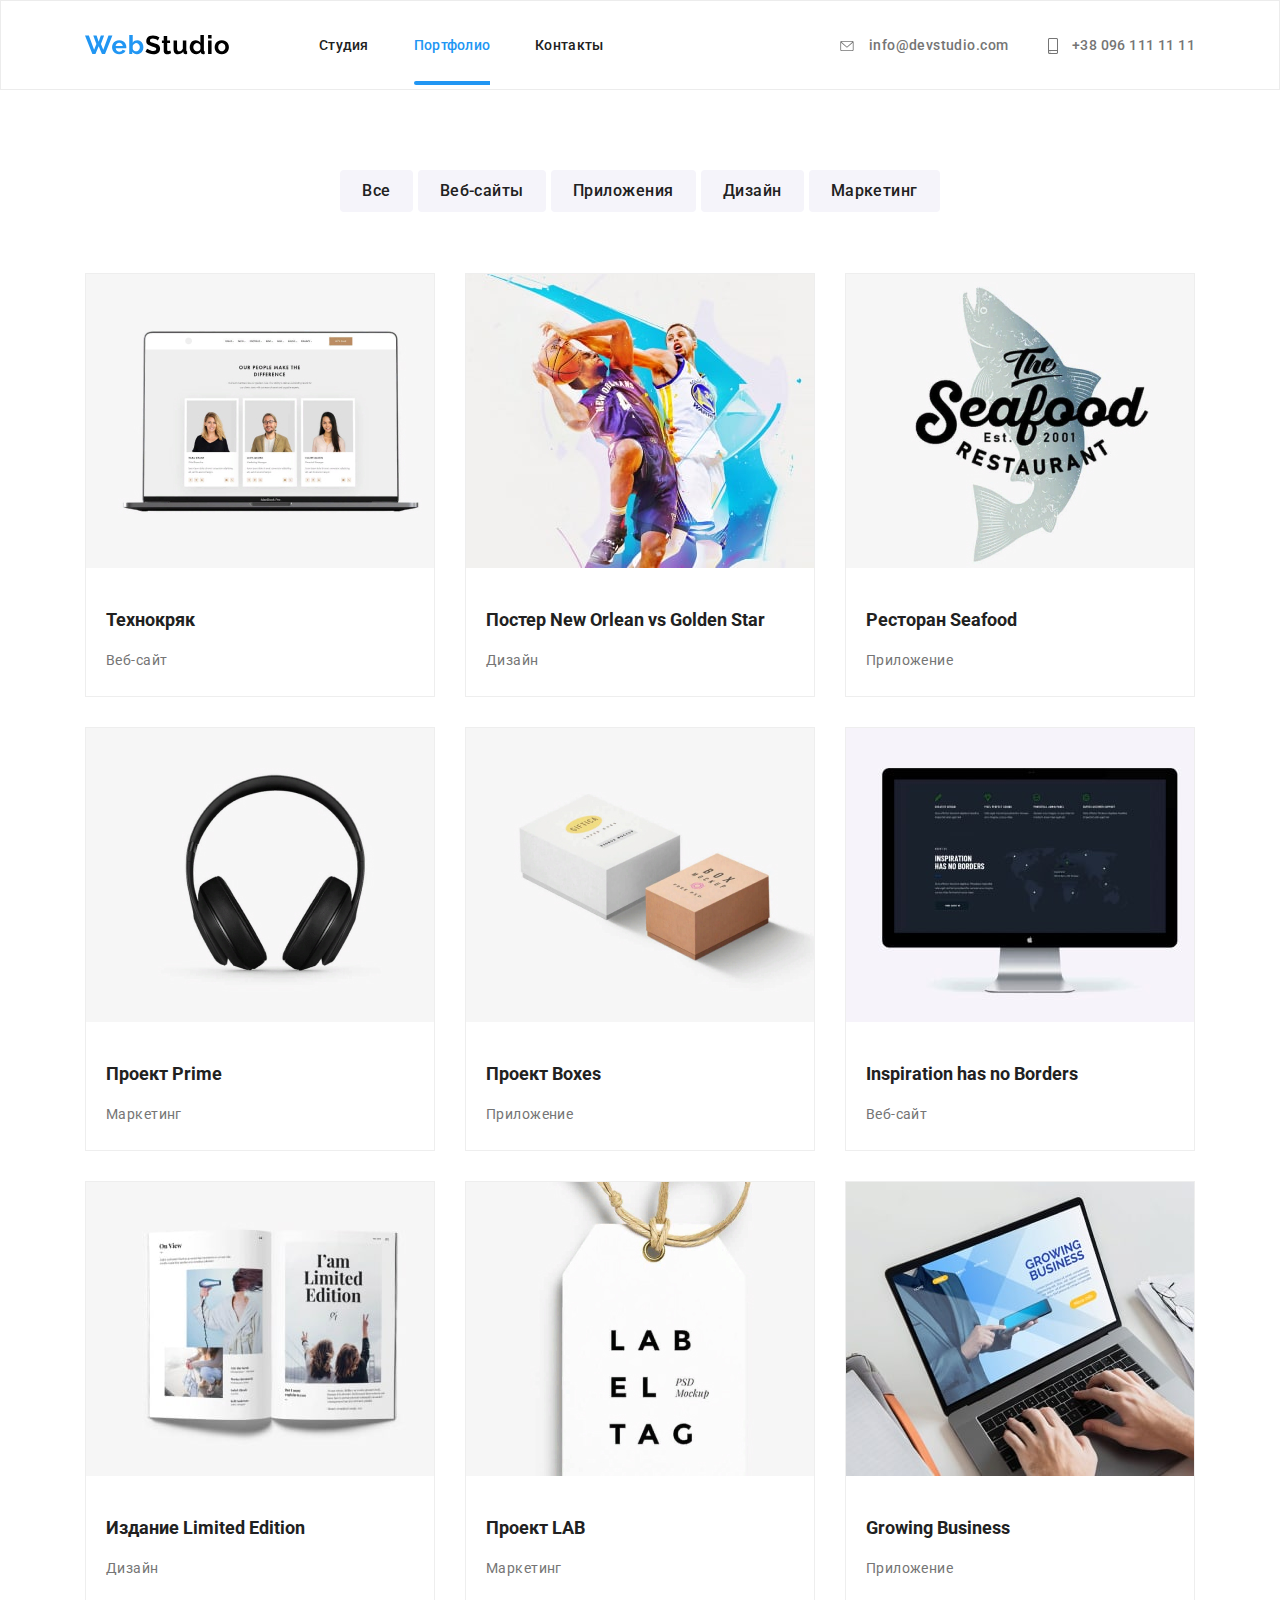
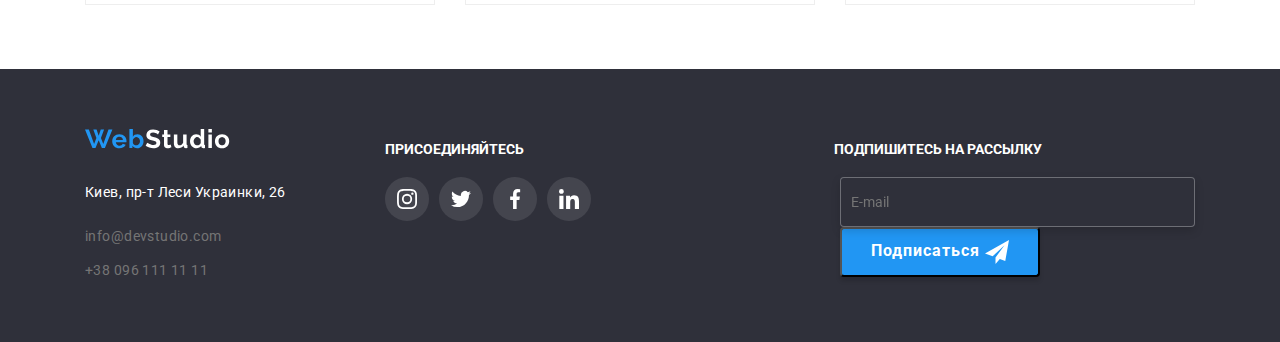
==== portfolio.html @ bcf9eccd "scss" ====
<!DOCTYPE html>
<html lang="ru">
    <head>
        <meta charset="UTF-8">
        <meta name="viewport" content="width=device-width, initial-scale=1.0">
        <!--Подключение стилей-->
            <link rel="stylesheet" href="./modern-normalize.css">
             <!-- <link rel="stylesheet" href="./style.css"> -->
            <link rel="stylesheet" href="./css/main.min.css">

            <link rel="preconnect" href="https://fonts.gstatic.com">
            <link href="https://fonts.googleapis.com/css2?family=Roboto:wght@400;500;700;900&display=swap" rel="stylesheet">
           

            <title>Portfolio</title>
        </head>
    
<body>

    <header class="header">
        <div class="container ">
            <nav class="list">
                <a class="header-logo" href="./index.html"><img src="./images/WebStudio.svg" alt="логотип"></a>
               
                <ul class="header-list">
                    <li class="item"><a href="./index.html">Студия</a></li>
                    <li class="item"><a class="current portfolio" href="./portfolio.html">Портфолио</a></li>
                    <li class="item"><a href="#">Контакты</a></li>
                </ul>

                <ul class="header-adres">
                    <!-- <li class="sosial-media-item">
                         <a href=""><svg class="media-icon"> <use href="./svg/symbol-defs.svg#instagram"></use></svg> </a> 
                    </li> -->
                    <li class="item">
                        <a class="email-phone" href="mailoto:info@devstudio.com">
                            <svg class="envelope"> 
                                <use href="./svg/symbol-defs.svg#icon-envelope "></use>
                            </svg>
                            info@devstudio.com</a>
                    </li>
                    <li class="item">
                        <a class="email-phone" href="tel:+380961111111">
                            <svg class="phone-icon">
                                <use href="./svg/symbol-defs.svg#icon-smartphone"></use>
                            </svg>        
                        +38 096 111 11 11</a>
                    </li>
                </ul>
            </nav>
        </div>
        
    </header>



    <main>
        <section class="section-projects">
            
        <div class="container">

        <!--Фильтры-->
        <nav class="filter">

            <ul class="filter-list">
                <li class="item"><button class="button">Все</button></li>
                <li class="item"><button class="button">Веб-сайты</button></li>
                <li class="item"><button class="button">Приложения</button></li>
                <li class="item"><button class="button">Дизайн</button></li>
                <li class="item"><button class="button">Маркетинг</button></li>
            </ul>
        </nav>

        <!--<h2>Портфолио</h2>-->
        <ul class="projects-set">

            <li class="project-item">
            <a href=""> 
                <div class="project-item-photo">
                <img src="./images/Технокряк.jpg" alt="Технокряк" width="370"> 
                   <div class="overlay">
                        <div class="project-item-description">Технокряк это современная площадка распространения коронавируса. Компании используют эту платформу для цифрового шпионажа и атак на защищённые сервера конкурентов.</div>
                   </div>
                </div>
                
                <div class="description"> 
                    <h3 class="project-name">Технокряк</h3>
                    <p class="project-tipe">Веб-сайт</p> 
                </div>
            </a>
            </li>
            
            <li class="project-item">
               <a href="">
                <div class="project-item-photo">
                    <img src="./images/Постер_New_Orlean_vs_Golden_Star.jpg" alt="Постер_New_Orlean_vs_Golden_Star" width="370">
                    <div class="overlay">
                        <div class="project-item-description">Технокряк это современная площадка распространения коронавируса. Компании используют эту платформу для цифрового шпионажа и атак на защищённые сервера конкурентов.</div>
                   </div>
                </div>
                    <div class="description">
                        <h3 class="project-name">Постер New Orlean vs Golden Star</h3>
                        <p class="project-tipe">Дизайн</p>
                    </div>
               </a>
            </li>
            
            <li class="project-item">
               <a href="">
                <div class="project-item-photo">
                    <img src="./images/Ресторан_Seafood.jpg" alt="Ресторан_Seafood" width="370">
                    <div class="overlay">
                        <div class="project-item-description">Технокряк это современная площадка распространения коронавируса. Компании используют эту платформу для цифрового шпионажа и атак на защищённые сервера конкурентов.</div>
                   </div>
                </div>
                    <div class="description">
                        <h3 class="project-name">Ресторан Seafood</h3>
                         <p class="project-tipe">Приложение</p>
                    </div>
               </a>
            </li>

            <li class="project-item">
                <a href="">
                    <div class="project-item-photo">
                        <img src="./images/Проект_Prime.jpg" alt="Проект_Prime" width="370">
                        <div class="overlay">
                            <div class="project-item-description">Технокряк это современная площадка распространения коронавируса. Компании используют эту платформу для цифрового шпионажа и атак на защищённые сервера конкурентов.</div>
                       </div>
                    </div>
                        <div class="description">
                            <h3 class="project-name">Проект Prime</h3>
                            <p class="project-tipe"> Маркетинг</p>
                        </div>
                </a>
            </li>
            
            <li class="project-item">
                <a href="">
                    <div class="project-item-photo">
                        <img src="./images/Проект_Boxes.jpg" alt="Проект_Boxes" width="370">
                        <div class="overlay">
                            <div class="project-item-description">Технокряк это современная площадка распространения коронавируса. Компании используют эту платформу для цифрового шпионажа и атак на защищённые сервера конкурентов.</div>
                       </div>
                    </div>
                        <div class="description">
                            <h3 class="project-name">Проект Boxes</h3>
                        <p class="project-tipe">Приложение</p>
                        </div>
                </a>
            </li>

            <li class="project-item">
                <a href="">
                    <div class="project-item-photo">
                        <img src="./images/Inspiration_has_no_Borders.jpg" alt="Inspiration_has_no_Borders" width="370">
                        <div class="overlay">
                            <div class="project-item-description">Технокряк это современная площадка распространения коронавируса. Компании используют эту платформу для цифрового шпионажа и атак на защищённые сервера конкурентов.</div>
                       </div>
                    </div>
                        <div class="description">
                            <h3 class="project-name">Inspiration has no Borders</h3>
                            <p class="project-tipe">Веб-сайт</p> 
                        </div>  
                </a>              
            </li>

            <li class="project-item">
                <a href="">
                    <div class="project-item-photo">
                        <img src="./images/Издание_Limited_Edition.jpg" alt="Издание_Limited_Edition" width="370">
                        <div class="overlay">
                            <div class="project-item-description">Технокряк это современная площадка распространения коронавируса. Компании используют эту платформу для цифрового шпионажа и атак на защищённые сервера конкурентов.</div>
                       </div>
                    </div>
                        <div class="description">
                            <h3 class="project-name">Издание Limited Edition</h3> 
                             <p class="project-tipe">Дизайн</p>
                        </div>
                </a>
            </li>

            <li class="project-item">
               <a href="">
                <div class="project-item-photo">
                    <img src="./images/Проект_LAB.jpg" alt="Проект_LAB" width="370">
                    <div class="overlay">
                        <div class="project-item-description">Технокряк это современная площадка распространения коронавируса. Компании используют эту платформу для цифрового шпионажа и атак на защищённые сервера конкурентов.</div>
                   </div>
                </div>
                    <div class="description">
                        <h3 class="project-name">Проект LAB</h3>
                     <p class="project-tipe">Маркетинг</p>
                    </div>  
               </a>              
            </li>

            <li class="project-item">
                <a href="">
                    <div class="project-item-photo">
                        <img src="./images/Growing_Business.jpg" alt="Growing_Business" width="370">
                        <div class="overlay">
                            <div class="project-item-description">Технокряк это современная площадка распространения коронавируса. Компании используют эту платформу для цифрового шпионажа и атак на защищённые сервера конкурентов.</div>
                       </div>
                    </div>
                        <div class="description">
                            <h3 class="project-name">Growing Business</h3>
                            <p class="project-tipe">Приложение</p>
                        </div>  
                </a>              
            </li>
            
        </ul>
        </div>       

        </section>

    </main>

    <footer>
        <div class="container">

        <div class="container-footer">

        <div>

         <a class="footer-logo" href="./index.html"><img src="./images/WebStudio_footer.svg" alt="логотип"></a>

         <address >
             <p class="city-adress">Киев, пр-т Леси Украинки, 26</p> 
             <p><a class="email-phone" href="mailoto:info@devstudio.com">info@devstudio.com</a></p>
             <p><a class="email-phone" href="tel:+380961111111">+38 096 111 11 11</a></p>
         </address>

        </div>       
 
        <div class="join">
            <span>Присоединяйтесь</span>
            <ul class="list join-us">
                <li class="join-us-item"> <a class="media instagram" href=""></a></li>
                <li class="join-us-item"> <a class="media twiter" href=""></a></li>
                <li class="join-us-item"> <a class="media facebook" href=""></a></li>
                <li class="join-us-item"> <a class="media linkedin" href=""></a></li>
            </ul>
        </div>

        <div class="subscribe">
            <span>Подпишитесь на рассылку</span>
                <div class="footer-subscribe">
                
                    <form action="">
                    <label class="" for="email"></label> 
                    <input class="" type="email" name="email" id="email" placeholder="E-mail">
                
                    <button class="subscribe-button" tipe="submitt">Подписаться
                        <svg class="subscribe-button-svg" width="24" height="24"> <use href="./svg/symbol-defs.svg#icon-icon-send"></use> </svg>
                    </button>
                </form>          
                </div>
      
        </div>
 
        </div>

        </div>
 
         
                
     </footer>

</body>
---- style.css ----
/* ЛОКАЛЬНОЕ ПОДКЛЮЧЕНИЕ ШРИФТОВ */
/* @import '../fonts/Dancing_Script/DancingScript-VariableFont_wght.ttf' */


/* СЕЛЕКТОР ИДЕНТИФИКАТОРА */
/* #header {
  background: wheat;
  color: black;
} */
/* СЕЛЕКТОР ПОТОМКА */
/* .main-nav img {
  border: 10px solid green;
  width: 200px;
} */

/* СЕЛЕКТОР РЕБЕНКА */
/* .main-nav > a {
  border: 2px solid rgb(1, 8, 1);
} */

/* СЕЛЕКТОР АТРИБУТА */

/* a[href="./index.html"]{
  color: rgb(59, 177, 59);
} */

/*ПАЛИТРА 

header 
text color: #212121;
text наведение курсора color: #2196F3;
text имейл-телефон color: #757575;

h1 text color: #FFFFFF;
h2 text color: #212121;
h3 text color: #212121; 
p text color: #757575; или text color: #212121;
акцент на ссылке #2196F3
кнопки фильтра background: #F5F4FA;

footer
text color фактический адрес color: #FFFFFF;
text color имейл-телефон color: rgba(255, 255, 255, 0.6);

*/

*,
*::before,
*::after {
  box-sizing: border-box;
}

html {
    box-sizing: border-box;
  }

:root {
    --accent-link-color: #2196F3;
    --h2-color: #212121; 
    --main-text-color: #757575;
    --button-background: #F5F4FA;
    --icon-colour: #AFB1B8;
    --white-background: #FFFFFF;
    --text-style: Roboto;
}

.container {
    margin-left: auto;
    margin-right: auto;
    width: 1200px;
    padding-left: 15px;
    padding-right: 15px;
}

header {
    background-color: var(--white-background);
    border: 1px; 
    border: 1px solid #ECECEC;
    position: relative;
}

.header {
    align-items: center;
}

.header-logo { 
    height: 31px;
    width: 145px;
    padding-top: 25px;
    padding-bottom: 25px;
    display: contents;

}

header a {
    color: #212121;
    font-weight: 500;
    font-size: 14px;
    line-height: 16px;
    letter-spacing: 0.02em;
    text-decoration: none;  

    transition-property: color;
    transition-duration: 250ms;
    transition-timing-function: cubic-bezier(0.4, 0, 0.2, 1);
}

.list {
    display: flex;
    text-align: center;
    padding: 0px;
    margin: 0px;
    align-items: center;
    }


.header-list {
        display: flex;
    padding-top: 32px;
    padding-bottom: 32px;
    padding-left: 90px;
    margin: 0px; 
}

.header-list .item{
    margin-right: 45px;
}

.header-list .item:last-child {
    margin: 0px;
}

.header-adres {
    display: flex;
    position: right;
    font-weight: 500;
    padding-top: 32px;
    padding-bottom: 32px;
    margin: 0px;
    margin-left: auto;
}

.header-adres .email-phone {
    font-weight: 500;
}

.header-adres .item + .item {
    margin-left: 40px;
}

.current {
    color: var(--accent-link-color);
}

.current::after {
    
    content: "";
    /* background-color: var(--accent-link-color); */
    bottom: 0;
    position: absolute;
    background-repeat: no-repeat;
    display: block;
    height: 4px;
    width: 100%;
}

.studio::after {
    background-image: url(./svg/hover-studio.svg);
}

.portfolio::after {
    background-image: url(./svg/hover-portfolio.svg);
}

.envelope {
    width: 16px;
    height: 10px;
    margin-right: 10px;
    vertical-align: middle;
    fill: currentColor;

    transition-property: fill;
    transition-duration: 250ms;
    transition-timing-function: cubic-bezier(0.4, 0, 0.2, 1);
}

.phone-icon {
    width: 10px;
    height: 16px;
    margin-right: 10px;
    vertical-align: middle;
    fill: currentColor;

    transition-property: fill;
    transition-duration: 250ms;
    transition-timing-function: cubic-bezier(0.4, 0, 0.2, 1);
}

/* .envelope::before{
    background-image: url(./svg/envelope.svg);
    margin-right: 10px;
    content: "";
    background-repeat: no-repeat;
    display: inline-block;
    height: 12px;
    width: 16px;
}

/* .phone-icon::before {
    background-image: url(./svg/smartphone\ 1.svg);
    margin-right: 10px;
    content: "";
    background-repeat: no-repeat;
    align-items: center;
    display: inline-block;
    height: 16px;
    width: 10px;
} */

/* .header a:hover, 
.header a:focus {
    color: var(--accent-link-color);
    width: 135px;
    height: 16px;
    left: 1078px;
    top: 32px;
} */


.header a:hover, .header a:hover svg,
.header a:focus, .header a:focus svg {
    color: var(--accent-link-color);
    fill: var(--accent-link-color);
}

body {
    margin: 0;
    background: var(--white-background);
    font-family: var(--text-style);
    font-style: normal;
    color: var(--main-text-color);
}

ul {
    list-style: none;
}

.main-banner {
    background-size: cover;
    background-repeat: no-repeat;
    background-image: 
    linear-gradient(
    to right,
    rgba(47, 48, 58, 0.4),
    rgba(47, 48, 58, 0.4)
    ),
    url(./images/main_banner.jpg);
    text-align: center;
    height: 600px;
    text-align: center;
    padding-top: 200px;
    padding-bottom: 200px;
    margin: 0%;
}

.to-order {
    
    display: inline-block; 
    background: var(--accent-link-color);
    padding: 0; 
    box-shadow: 0px 4px 4px rgba(0, 0, 0, 0.15);
    border-radius: 4px;
    color: var(--white-background);
    text-align: center;
    font-style: normal;
    font-weight: bold;
    font-size: 16px;
    height: 50px;
    min-width: 200px;
    margin-top: 30px;
}

.to-order:hover,
.to-order:focus {
    cursor: pointer;
}

/* ---- modal ------ */

.backdrop {

   transition-property: opacity;
   transition-duration: 250ms;
   transition-timing-function: cubic-bezier(0.4, 0, 0.2, 1);

    position: fixed;
    top: 0;
    left: 0;
    z-index: 5;
    background-color: rgba(0, 0, 0, 0.2);
    width: 100%;
    height: 100%;
    opacity: 1;

}

.backdrop.is-hidden {
    opacity: 0;
    pointer-events: none;
}

.backdrop.is-hidden .modal {
    transform: translate(-50%, -50%) scale(0.7);
}

.modal {
    position: absolute;
    left: 50%;
    top: 50%;
    transform: translate(-50%, -50%) scale(1);
  
    transition: transform 250ms cubic-bezier(0.4, 0, 0.2, 1);
    
    display: inline-block;
    width: 530px;
    height: 590px;
    background-color: white;
    border-radius: 5px;
}

.close-modal {
    position: absolute;
    right: 8px;
    top: 8px;

    border: 1px solid rgba(0, 0, 0, 0.1);
    box-sizing: border-box;     
   
    border-radius: 50%;
    background-color: white;
    background-repeat: no-repeat;
    background-position: center;
    width: 30px;
    height: 30px;
}

.close-modal:hover {
   cursor: pointer;  
   fill: var(--accent-link-color);
}

.close-modal-svg {
    transition-property: fill;
    transition-duration: 250ms;
    transition-timing-function: cubic-bezier(0.4, 0, 0.2, 1);

    position: absolute;
    top: 6px;
    right: 5px;
}

/* 
---- modal form ------ */

.form-modal {
    
    outline: 1px;
    margin-left: auto;
    margin-right: auto;
    padding-right: 40px;
    padding-left: 40px;
    padding-top: 40px;
    padding-bottom: 40px;
    
    font-weight: normal;
    font-size: 12px;
    line-height: 14px;
    letter-spacing: 0.01em;
    color: #757575;
} 

.form-input:focus ~ .modal-svg {
    fill: var(--accent-link-color);
}

.form-label + .form-input:focus {
    border-color: var(--accent-link-color);  
    background-color: ; 
    cursor: pointer; 
}

/* .form-label + .form-input:not(placeholder-shown)  {
    border-color: var(--accent-link-color);    
} */

.form-modal-title {
    margin-bottom: 12px;

    font-weight: bold;
    font-size: 20px;
    line-height: 23px;
    text-align: center;
    letter-spacing: 0.03em;
    color: #212121;
}

.form-field {
    position: relative;
    outline: 1px;
    margin-bottom: 10px;
    display: flex;
    flex-direction: column;
}

.form-field label {
     margin-bottom: 4px;
     font-weight: normal;
    font-size: 12px;
    line-height: 14px;
    letter-spacing: 0.01em;
    color: #757575;
}

.form-input {
    transition-property: border-color;
    transition-duration: 250ms;
    transition-timing-function: cubic-bezier(0.4, 0, 0.2, 1);

    outline: none;
    position: relative;
    margin: 0;
    padding: 0;
    border: 1px solid rgba(33, 33, 33, 0.2);
    border-radius: 4px;
    height: 40px;
}

.comment-input {
    margin: 0;
    padding: 0;
    border: 1px solid rgba(33, 33, 33, 0.2);
    border-radius: 4px;
}

.form-field input {
    padding-left: 40px;
}

.form-field textarea {
    padding-left: 16px;
    padding-right: 16px;
    padding-top: 12px;
    padding-bottom: 12px;
    font-size: 16px;
    height: 120px;
}

.form-field textarea::placeholder {
    font-size: 12px;
    color: rgba(117, 117, 117, 0.5);
    font-weight: normal;
}

.checkbox-field {
    margin-top: 20px;
    margin-bottom: 30px;
    position: relative;
    outline: 1px;
}

.checkbox-icon {
    display: inline-block;
    margin-right: 5px;
    width: 16px;
    height: 15px;
    border: 2px solid black;
    border-radius: 2px;
}

.checkbox-label {
    display: flex;
    align-items: center;
}

.checkbox:checked + .checkbox-icon {
    background-color: var(--accent-link-color);
    border-color: var(--accent-link-color);
    background-image: url(./svg/icon\ check\ no\ color.svg);
    background-size: contain;
    background-origin: border-box;
}

.checkbox {
    appearance: none;
    outline: none;
}

.checkbox-label a {
    margin-left: 2px;
    text-decoration: none;
    text-decoration: underline;
    color: var(--accent-link-color);
}


.button-modal {
    display: inline-block; 
    background: var(--accent-link-color);
    padding: 0; 
   
    box-shadow: 0px 4px 4px rgba(0, 0, 0, 0.15);
    border-radius: 4px;
    font-weight: bold;
    font-size: 16px;
    align-items: center;
    text-align: center;
    letter-spacing: 0.06em;

    color: #FFFFFF; 
    height: 50px;
    min-width: 200px;
}

.button-modal:hover {
    cursor: pointer;
}

.modal-svg {
    transition-property: fill;
    transition-duration: 250ms;
    transition-timing-function: cubic-bezier(0.4, 0, 0.2, 1);

    position: absolute;
    top: 30px;
    margin-left: 10px;
    fill: #212121;
    vertical-align: middle;
}





h1 {
    font-weight: 900;
    font-size: 44px;
    text-transform: uppercase;
    line-height: 60px;
    color: #FFFFFF;
    text-align: center;
    margin: 0%;
    letter-spacing: 0.06em;
}

h2 {
    color: var(--h2-color);
    text-align: center;
    font-weight: bold;
    font-size: 36px;
    line-height: 42px;
    padding-bottom: 50px;
    margin: 0%;
}

h3 {
    color: var(--h2-color);
    margin: 0%;
    padding-bottom: 10px;
}

p {
    text-align: left;
    font-weight: normal;
    font-size: 14px;
    line-height: 24px;
    letter-spacing: 0.03em;
    color: var(--main-text-color);
    margin: 0px;

}

.profession {
    text-align: center;
    padding-bottom: 25px;
}

.features {
    padding-top: 94px;
    padding-bottom: 94px;
}

.features-list {    
    font-weight: bold;
    font-size: 14px;
    line-height: 16px;
    letter-spacing: 0.03em;
    text-transform: uppercase;
    color: var(--h2-color);
    text-align: left;
    padding-bottom: 10px;
}

.feature-item::before {
    display: block;
    content: "";
    height: 120px;

    background-repeat: no-repeat;
    background-position: center;
    background-color: #F5F4FA;
    margin-bottom: 30px;
}

.antena::before {
    content: "";
    background-image: url(./svg/antenna\ 1.svg);
}

.clock::before {
    content: "";
    background-image: url(./svg/clock\ 1.svg);
}

.diagrama::before {
    content: "";
    background-image: url(./svg/diagram\ 1.svg);
}

.astronaut::before {
    content: "";
    background-image: url(./svg/astronaut\ 1.svg);
}

.list .feature-item + .feature-item{
    margin-left: 40px;
}

.project-item-link {
    text-decoration: none; 
    margin: 0px;
    padding: 0px;
    display: flex;
}

.project-thumb {
    position: relative;
}

.product-actions {
    position: absolute;
    width: 100%;
    bottom: 19px;
    left: 50%;
    transform: translate(-50%, -50%);
    color: var(--white-background);
    font-weight: bold;
    font-size: 14px;
    line-height: 16px;
    letter-spacing: 0.03em;
    text-align: center;
    text-transform: uppercase;
  }

  .project-thumb::before {
    display: inline-block;
    content: "";
    position: absolute;
    bottom: 0;
    left: 0;
    width: 100%;
    height: 70px;
    background: rgba(47, 48, 58, 0.8);
    opacity: 1; 
  }

.our-team {
    background: #F5F4FA;
    font-weight: normal;
    font-size: 16px;
    line-height: 19px;
    text-align: center;
    padding-top: 94px;
    padding-bottom: 90px;
}

.our-team-title {
 
    margin-bottom: 50px;
    padding-bottom: 0px;
}

.team-player {
    letter-spacing: 0.03em;
    font-weight: 500;
    font-size: 16px;
    line-height: 19px;
    text-align: center;
    padding-top: 30px;
}

.team-player-item {
    background-color: var(--white-background);
    border-color: var(--h2-color);
    width: 270px;
    border-radius: 0px 0px 4px 4px;
    box-shadow: 0px 1px 3px rgba(0, 0, 0, 0.12), 0px 1px 1px rgba(0, 0, 0, 0.14), 0px 2px 1px rgba(0, 0, 0, 0.2);
  }

.list .team-player-item + .team-player-item {
    margin-left: 35px;
}

.team-player-photo {
    padding: 0px;
}

.sosial-media-list {
    display: flex;
    padding-left: 32px;
    margin: 0px;
    margin-bottom: 30px;
    padding: 0px;
  justify-content: center;
}

.sosial-media-item a {
    display: flex;
    height: 44px;
    width: 44px;
    align-items: center;
    border-radius: 50%;
    margin-right: 10px;
    fill: var(--icon-colour);
 
  transition-property: background-color;
  transition-duration: 250ms;
  transition-timing-function: cubic-bezier(0.4, 0, 0.2, 1);
}

.sosial-media-list a:hover,
.sosial-media-list a:focus {
  background-color: var(--accent-link-color);
  fill: white;
}

.media-icon {
    width: 20px;
    height: 20px;
    margin-left: auto;
    margin-right: auto;

    transition-property: fill;
    transition-duration: 250ms;
    transition-timing-function: cubic-bezier(0.4, 0, 0.2, 1);
}

.our-clients {
    padding-top: 94px;
}
.clients {
    display: flex;
    padding: 0px;
    padding-bottom: 94px;
    margin: 0px;
  }

 .clients-item a {
    display: flex;
    align-items: center;
    justify-content: center;
    width: 170px;
    height: 90px;
    border: 1px solid;
    border-color: #AFB1B8;
    border-radius: 4px;

    transition-property: border-color;
    transition-duration: 250ms;
    transition-timing-function: cubic-bezier(0.4, 0, 0.2, 1);
 }

.clients-item {
    margin-right: 30px;
 }

.clients-item:last-child {
    margin-right: 0;
}

.clients-item a:hover, .clients-item a:hover svg,
.clients-item a:focus, .clients-item a:focus svg {
    border-color: var(--accent-link-color);
    fill: var(--accent-link-color);
}

/* .clients-item a:hover,
.clients-item a:focus {
    border-color: var(--accent-link-color);
    fill: var(--accent-link-color);
} */
  
/* .clients-link:hover,
.clients-link:focus {
    border-color: var(--accent-link-color);
    fill: var(--accent-link-color);
} */

.clients-icon {
    fill: var(--icon-colour);

    transition-property: fill;
    transition-duration: 250ms;
    transition-timing-function: cubic-bezier(0.4, 0, 0.2, 1);
}

/* .clients-icon:hover,
.clients-icon:focus {
    fill: var(--accent-link-color);
} */

.section-projects {
    background-color: var(--white-background);
    padding-bottom: 94px;
    padding-top: 94px;
}

.filter {
    background-color: var(--white-background);
    display: block;
    margin: 0px;  
}

.filter .item {
    display: flex;
}

.filter .list {
    justify-content: center;
}

.filter .item + .item {
    margin-left: 5px;
}

/* через баттон*/

.button {
    background-color: var(--button-background);
    color: var(--h2-color);
    font-weight: 500;
    font-size: 16px;
    line-height: 26px;
    text-align: center;
    letter-spacing: 0.03em;
    text-decoration: none;
    border: 0px;
    border-radius: 4px;
    padding-left: 22px;
    padding-right: 22px;
    padding-bottom: 8px;
    padding-top: 8px;
    cursor: pointer;

    transition-property: background-color, color;
    transition-duration: 250ms;
    transition-timing-function: cubic-bezier(0.4, 0, 0.2, 1);
    }

.button:focus,
.button:hover {
    color: var(--white-background);
    background: var(--accent-link-color);
    font-style: normal;
    text-align: center;
}
/* 
 -------- projects ---------- */

.projects {
    font-weight: normal;
    font-size: 16px;
    line-height: 30px;
    text-align: center;
    color: var(--main-text-color);
    display: flex;
    flex-wrap: wrap;
    padding-bottom: 0px;
    padding-left: 0px;
    padding-top: 45px;
    margin: 0px;
}

.projects a {
    text-decoration: none;
}

.project-item {
    width: 370px;
    margin-right: 30px;
    background: #FFFFFF;
    border: 1px solid #EEEEEE;
    margin-bottom: 70px;
}

.project-item:last-child {
    margin-right: 0px;
}

.project-item:hover,
.project-item:focus {
    cursor: pointer;
    box-shadow: 0px 1px 3px rgba(0, 0, 0, 0.12), 0px 1px 1px rgba(0, 0, 0, 0.14), 0px 2px 1px rgba(0, 0, 0, 0.2);
}

.project-name {
    font-weight: bold;
    font-size: 18px;
    line-height: 36px;
    color: var(--h2-color); 
    text-align: left;
/*  margin: 0px;
    padding-top: 20px;
    padding-bottom: 10px;
    padding-left: 24px;
    */
    padding: 0px;
}

.project-tipe {
    margin-top: 10px;
   /* line-height: 30px;
    padding-left: 24px;
    padding-bottom: 20px;*/
}

.description {
    padding: 24px 20px 24px 20px;
}

.projects :nth-child(3n) {
    margin-right: 0px;
}

.projects :nth-last-child(-n+3) {
    margin-bottom: 0px;
}

.project-item-photo {
    position: relative;
    margin: 0px;
    padding: 0px;
    overflow: hidden;
}

.project-item-photo::before {
  display: inline-block;
  content: "";
  position: absolute;
  top: 0;
  left: 0;
  width: 100%;
  height: 100%;
  background-color:  rgba(33, 150, 243, 0.9);
  opacity: 0;
  transform: translateY(100%);
  transition-duration: 250ms;
  transition-timing-function: cubic-bezier(0.4, 0, 0.2, 1);
}

.project-item:hover .project-item-photo::before,
.project-item:focus .project-item-photo::before {
    transform: translateY(0);
}

.project-item-photo:hover::before,
.project-item-photo:focus::before {
  opacity: 1;
  content: "";
}

.overlay {
    position: absolute;
    top: 0;
    left: 0;
    width: 100%;
    height: 100%;
    opacity: 1;
    transform: translateY(100%);
    transition-duration: 250ms;
    transition-timing-function: cubic-bezier(0.4, 0, 0.2, 1);
  }

.project-item:hover .overlay,
.project-item:focus .overlay {
    transform: translateY(0);
}

.project-item-description {
  position: absolute;
  top: 50%;
  left: 50%;
  transform: translate(-50%, -50%);
  display: flex;
  align-items: center;
  opacity: 0;
  width: 100%;
  height: 100%;
  font-weight: normal;
  font-size: 18px;
  line-height: 28px;
  letter-spacing: 0.03em;
  color: var(--white-background);
}

.project-item:hover, .project-item:focus,
.project-item-description:hover {
    opacity: 1;  
}


/*  -------------footer --------- */

footer {
    background-color: #2F303A; 
    color: var(--white-background);
    border: 1px;
}

.footer {
    width: 1200px;
}

.container-footer {
    display: flex;
    flex-direction: row;
    
}

footer a {
       text-decoration: none;  
}

.footer-logo { 
    height: 31px;
    width: 145px;
    margin-top: 60px;
    padding-bottom: 20px;
    display: inline-block;
    text-align: center;
    margin-bottom: 20px;
}

.email-phone {
    color: #757575;
    font-size: 14px;
    font-style: normal;
    font-weight: normal;
    line-height: 24px;
    letter-spacing: 0.03em;
    margin-top: 10px;
    display: ;
}

address p:last-child {
 margin-top: 10px;
}

.city-adress {
   
    color: var(--white-background);
    padding-bottom: 10px;
}

address {
font-style: normal;
padding-bottom: 60px;
display: inline-block;
min-width: 230px;
}   

.join {
    display: inline-block;
    text-align: left;
    flex-wrap: wrap;
    text-transform: uppercase;
    font-size: 14px;
    font-weight: bold;
    line-height: 16px;
    padding-top: 72px;
    margin-left: 70px;
    width: 206px;
}

.media {
    display: inline-block;
    height: 44px;
    width: 44px;
    margin-right: 10px;
    margin-top: 20px;
    background-color:rgba(255, 255, 255, 0.1);
    background-repeat: no-repeat;
    background-position: center;
    background-size: 20px;
    border-radius: 50%; 
}
.media:hover,
.media:focus {
    background-color: var(--accent-link-color);

    transition-duration: 250ms;
    transition-timing-function: cubic-bezier(0.4, 0, 0.2, 1);
}

.instagram {
    background-image: url(./svg/instagram\ 2.svg);
}

.twiter {
    background-image: url(./svg/twitter\ 1.svg);
}

.facebook {
    background-image: url(./svg/facebook\ 1.svg);
}

.linkedin {
    background-image: url(./svg/linkedin\ 1.svg);
}

.subscribe {
    display: inline-block;
    width: 100%;
    margin-left: 93px;
   
    text-transform: uppercase;
    font-size: 14px;
    font-weight: bold;
    line-height: 16px;
    padding-top: 72px; 
}

.footer-subscribe {
 
    display: flex;
    justify-content: flex-end;
    /* align-items: stretch; */
    margin-top: 20px;
    text-align: right;
}

.subscribe-button {
    /* display: inline-block;  */
    background: var(--accent-link-color);
    padding: 0; 
    margin-left: 12px;
   
    box-shadow: 0px 4px 4px rgba(0, 0, 0, 0.15);
    border-radius: 4px;
    font-weight: bold;
    font-size: 16px;
    align-items: center;
    text-align: center;
    letter-spacing: 0.06em;

    color: #FFFFFF; 
    height: 50px;
    min-width: 200px;
}

.subscribe-button:hover,
.subscribe-button:focus {
    cursor: pointer;
}

.subscribe-button-svg {
    fill: white;
    vertical-align: middle;
}

.footer-subscribe input {
    
    margin: 0;
    padding: 10px;
    border: 1px solid rgba(255, 255, 255, 0.3);
   
    background-color: #2F303A;
    filter: drop-shadow(0px 4px 4px rgba(0, 0, 0, 0.15));
    border-radius: 4px;

    width: 355px;
    
    height: 50px;
    color: white;
}
---- css/main.min.css ----
.container{padding-left:15px;padding-right:15px;margin-left:auto;margin-right:auto}@media screen and (min-width: 480px){.container{width:480px}}@media screen and (min-width: 768px){.container{width:768px}}@media screen and (min-width: 1140px){.container{width:1140px}}*,*::before,*::after{-webkit-box-sizing:border-box;box-sizing:border-box}html{-webkit-box-sizing:border-box;box-sizing:border-box}.list{display:block;text-align:center;padding:0px;margin:0px;-webkit-box-align:center;-ms-flex-align:center;align-items:center}@media screen and (min-width: 480px){.list{display:-webkit-box;display:-ms-flexbox;display:flex}}ul{list-style:none}header{background-color:#fff;border:1px;border:1px solid #ECECEC;position:relative}header a{color:#212121;font-weight:500;font-size:14px;line-height:16px;letter-spacing:0.02em;text-decoration:none;-webkit-transition-property:color;transition-property:color;-webkit-transition-duration:250ms;transition-duration:250ms;-webkit-transition-timing-function:cubic-bezier(0.4, 0, 0.2, 1);transition-timing-function:cubic-bezier(0.4, 0, 0.2, 1)}.header{-webkit-box-align:center;-ms-flex-align:center;align-items:center}.header-logo{height:31px;width:145px;padding-top:25px;padding-bottom:25px;display:contents}.current{color:#2196F3}.current::after{content:"";bottom:-32px;position:absolute;background-repeat:no-repeat;display:block;height:4px;width:100%}.studio::after{background-image:url(../svg/hover-studio.svg)}.portfolio::after{background-image:url(../svg/hover-portfolio.svg)}.header-list{display:-webkit-box;display:-ms-flexbox;display:flex;padding-top:32px;padding-bottom:32px;padding-left:90px;margin:0px}.header-list a{position:relative}.header-list .item{margin-right:45px}.header-list .item:last-child{margin:0px}.header-adres{display:-webkit-box;display:-ms-flexbox;display:flex;position:right;font-weight:500;padding-top:32px;padding-bottom:32px;margin:0px;margin-left:auto}.header-adres .email-phone{font-weight:500}.header-adres .item+.item{margin-left:40px}.envelope{width:16px;height:10px;margin-right:10px;vertical-align:middle;fill:currentColor;-webkit-transition-property:fill;transition-property:fill;-webkit-transition-duration:250ms;transition-duration:250ms;-webkit-transition-timing-function:cubic-bezier(0.4, 0, 0.2, 1);transition-timing-function:cubic-bezier(0.4, 0, 0.2, 1)}.phone-icon{width:10px;height:16px;margin-right:10px;vertical-align:middle;fill:currentColor;-webkit-transition-property:fill;transition-property:fill;-webkit-transition-duration:250ms;transition-duration:250ms;-webkit-transition-timing-function:cubic-bezier(0.4, 0, 0.2, 1);transition-timing-function:cubic-bezier(0.4, 0, 0.2, 1)}.header a:hover,.header a:hover svg,.header a:focus,.header a:focus svg{color:#2196F3;fill:#2196F3}body{margin:0;background:#fff;font-family:Roboto;font-style:normal;color:#757575}h1{font-weight:900;font-size:26px;text-transform:uppercase;line-height:60px;color:#fff;text-align:center;margin:0%;letter-spacing:0.06em}@media screen and (min-width: 768px){h1{font-size:44px}}h2{color:#212121;text-align:center;font-weight:bold;font-size:36px;line-height:42px;margin:0%}h3{color:#212121;margin:0%;padding-bottom:10px;text-align:center}.main-banner{background-size:cover;background-repeat:no-repeat;background-image:-webkit-gradient(linear, left top, right top, from(rgba(47,48,58,0.4)), to(rgba(47,48,58,0.4))),url(../images/main_banner.jpg);background-image:linear-gradient(to right, rgba(47,48,58,0.4), rgba(47,48,58,0.4)),url(../images/main_banner.jpg);height:600px;text-align:center;padding-top:200px;padding-bottom:200px;margin:0%}@media screen and (max-width: 480px){.main-banner{display:block;height:400px;padding-top:120px;padding-bottom:120px;width:480px}}.to-order{display:inline-block;background:#2196F3;padding:0;-webkit-box-shadow:0px 4px 4px rgba(0,0,0,0.15);box-shadow:0px 4px 4px rgba(0,0,0,0.15);border-radius:4px;color:#fff;text-align:center;font-style:normal;font-weight:bold;font-size:16px;height:50px;min-width:200px;margin-top:30px}@media screen and (max-width: 480px){.to-order{display:block}}.to-order:hover,.to-order:focus{cursor:pointer}.what-we-do{display:none}@media screen and (min-width: 1140px){.what-we-do{display:block}}.what-we-do-title{padding-bottom:25px}@media screen and (min-width: 1140px){.what-we-do-title{padding-bottom:50px}}.project-item-link{text-decoration:none;margin:0px;padding:0px;display:-webkit-box;display:-ms-flexbox;display:flex}.project-thumb{position:relative}.project-thumb::before{display:inline-block;content:"";position:absolute;bottom:0;left:0;width:100%;height:70px;background:rgba(47,48,58,0.8);opacity:1}.product-actions{position:absolute;width:100%;bottom:19px;left:50%;-webkit-transform:translate(-50%, -50%);transform:translate(-50%, -50%);color:#fff;font-weight:bold;font-size:14px;line-height:16px;letter-spacing:0.03em;text-align:center;text-transform:uppercase}.backdrop{-webkit-transition-property:opacity;transition-property:opacity;-webkit-transition-duration:250ms;transition-duration:250ms;-webkit-transition-timing-function:cubic-bezier(0.4, 0, 0.2, 1);transition-timing-function:cubic-bezier(0.4, 0, 0.2, 1);position:fixed;top:0;left:0;z-index:5;background-color:rgba(0,0,0,0.2);width:100%;height:100%;opacity:1}.backdrop.is-hidden{opacity:0;pointer-events:none}.backdrop.is-hidden .modal{-webkit-transform:translate(-50%, -50%) scale(0.7);transform:translate(-50%, -50%) scale(0.7)}.modal{position:absolute;left:50%;top:50%;-webkit-transform:translate(-50%, -50%) scale(1);transform:translate(-50%, -50%) scale(1);-webkit-transition:-webkit-transform 250ms cubic-bezier(0.4, 0, 0.2, 1);transition:-webkit-transform 250ms cubic-bezier(0.4, 0, 0.2, 1);transition:transform 250ms cubic-bezier(0.4, 0, 0.2, 1);transition:transform 250ms cubic-bezier(0.4, 0, 0.2, 1), -webkit-transform 250ms cubic-bezier(0.4, 0, 0.2, 1);display:inline-block;width:530px;height:590px;background-color:#fff;border-radius:5px}.close-modal{position:absolute;right:8px;top:8px;border:1px solid rgba(0,0,0,0.1);-webkit-box-sizing:border-box;box-sizing:border-box;border-radius:50%;background-color:#fff;background-repeat:no-repeat;background-position:center;width:30px;height:30px}.close-modal:hover{cursor:pointer;fill:#2196F3}.close-modal-svg{-webkit-transition-property:fill;transition-property:fill;-webkit-transition-duration:250ms;transition-duration:250ms;-webkit-transition-timing-function:cubic-bezier(0.4, 0, 0.2, 1);transition-timing-function:cubic-bezier(0.4, 0, 0.2, 1);position:absolute;top:6px;right:5px}.form-modal{outline:1px;margin-left:auto;margin-right:auto;padding-right:40px;padding-left:40px;padding-top:40px;padding-bottom:40px;font-weight:normal;font-size:12px;line-height:14px;letter-spacing:0.01em;color:#757575}.form-input:focus ~ .modal-svg{fill:#2196F3}.form-label+.form-input:focus{border-color:#2196F3;cursor:pointer}.form-modal-title{margin-bottom:12px;font-weight:bold;font-size:20px;line-height:23px;text-align:center;letter-spacing:0.03em;color:#212121}.form-field{position:relative;outline:1px;margin-bottom:10px;display:-webkit-box;display:-ms-flexbox;display:flex;-webkit-box-orient:vertical;-webkit-box-direction:normal;-ms-flex-direction:column;flex-direction:column}.form-field label{margin-bottom:4px;font-weight:normal;font-size:12px;line-height:14px;letter-spacing:0.01em;color:#757575}.form-field input{padding-left:40px}.form-field textarea{padding-left:16px;padding-right:16px;padding-top:12px;padding-bottom:12px;font-size:16px;height:120px}.form-field textarea::-webkit-input-placeholder{font-size:12px;color:rgba(117,117,117,0.5);font-weight:normal}.form-field textarea:-ms-input-placeholder{font-size:12px;color:rgba(117,117,117,0.5);font-weight:normal}.form-field textarea::-ms-input-placeholder{font-size:12px;color:rgba(117,117,117,0.5);font-weight:normal}.form-field textarea::placeholder{font-size:12px;color:rgba(117,117,117,0.5);font-weight:normal}.form-input{-webkit-transition-property:border-color;transition-property:border-color;-webkit-transition-duration:250ms;transition-duration:250ms;-webkit-transition-timing-function:cubic-bezier(0.4, 0, 0.2, 1);transition-timing-function:cubic-bezier(0.4, 0, 0.2, 1);outline:none;position:relative;margin:0;padding:0;border:1px solid rgba(33,33,33,0.2);border-radius:4px;height:40px}.comment-input{margin:0;padding:0;border:1px solid rgba(33,33,33,0.2);border-radius:4px}.checkbox-field{margin-top:20px;margin-bottom:30px;position:relative;outline:1px}.checkbox-icon{display:inline-block;margin-right:5px;width:16px;height:15px;border:2px solid black;border-radius:2px}.checkbox-label{display:-webkit-box;display:-ms-flexbox;display:flex;-webkit-box-align:center;-ms-flex-align:center;align-items:center}.checkbox-label a{margin-left:2px;text-decoration:none;text-decoration:underline;color:#2196F3}.checkbox{-webkit-appearance:none;-moz-appearance:none;appearance:none;outline:none}.checkbox:checked+.checkbox-icon{background-color:#2196F3;border-color:#2196F3;background-image:url(../svg/icon\check\no\color.svg);background-size:contain;background-origin:border-box}.button-modal{display:inline-block;background:#2196F3;padding:0;-webkit-box-shadow:0px 4px 4px rgba(0,0,0,0.15);box-shadow:0px 4px 4px rgba(0,0,0,0.15);border-radius:4px;font-weight:bold;font-size:16px;-webkit-box-align:center;-ms-flex-align:center;align-items:center;text-align:center;letter-spacing:0.06em;color:#fff;height:50px;min-width:200px}.button-modal:hover{cursor:pointer}.modal-svg{-webkit-transition-property:fill;transition-property:fill;-webkit-transition-duration:250ms;transition-duration:250ms;-webkit-transition-timing-function:cubic-bezier(0.4, 0, 0.2, 1);transition-timing-function:cubic-bezier(0.4, 0, 0.2, 1);position:absolute;top:30px;margin-left:10px;fill:#212121;vertical-align:middle}.our-clients{padding-top:60px;padding-bottom:60px}@media screen and (min-width: 768px){.our-clients{padding-top:95px;padding-bottom:95px}}.our-clients-title{padding-bottom:20px}@media screen and (min-width: 1140px){.our-clients-title{padding-bottom:45px}}.clients{display:-webkit-box;display:-ms-flexbox;display:flex;padding:0px;margin:0px;-ms-flex-wrap:wrap;flex-wrap:wrap;margin:-15px}.clients-item{width:calc((100% - 4 * 15px) / 2);margin:15px}@media screen and (min-width: 768px){.clients-item{width:calc((100% - 6 * 15px) / 3);margin:15px}}@media screen and (min-width: 1140px){.clients-item{width:calc((100% - 12 * 15px) / 6);margin:15px}}.clients-item a{display:-webkit-box;display:-ms-flexbox;display:flex;-webkit-box-align:center;-ms-flex-align:center;align-items:center;-webkit-box-pack:center;-ms-flex-pack:center;justify-content:center;height:90px;border:1px solid;border-color:#AFB1B8;border-radius:4px;-webkit-transition-property:border-color;transition-property:border-color;-webkit-transition-duration:250ms;transition-duration:250ms;-webkit-transition-timing-function:cubic-bezier(0.4, 0, 0.2, 1);transition-timing-function:cubic-bezier(0.4, 0, 0.2, 1)}.clients-item a:hover,.clients-item a:hover svg,.clients-item a:focus,.clients-item a:focus svg{border-color:#2196F3;fill:#2196F3}.clients-icon{fill:#AFB1B8;-webkit-transition-property:fill;transition-property:fill;-webkit-transition-duration:250ms;transition-duration:250ms;-webkit-transition-timing-function:cubic-bezier(0.4, 0, 0.2, 1);transition-timing-function:cubic-bezier(0.4, 0, 0.2, 1)}.our-team{background:#fff;font-weight:normal;font-size:16px;line-height:19px;text-align:center;padding-top:60px;padding-bottom:60px}@media screen and (min-width: 1140px){.our-team{padding-top:90px;padding-bottom:90px}}.our-team-title{padding-bottom:25px}@media screen and (min-width: 1140px){.our-team-title{padding-bottom:50px}}.our-team-set{display:block}@media screen and (min-width: 768px){.our-team-set{display:-webkit-box;display:-ms-flexbox;display:flex;-ms-flex-wrap:wrap;flex-wrap:wrap;margin:-15px}}.team-player{letter-spacing:0.03em;font-weight:500;font-size:16px;line-height:19px;text-align:center;padding-top:30px}.team-player-item{background-color:#fff;border-color:#212121;border-radius:0px 0px 4px 4px;-webkit-box-shadow:0px 1px 3px rgba(0,0,0,0.12),0px 1px 1px rgba(0,0,0,0.14),0px 2px 1px rgba(0,0,0,0.2);box-shadow:0px 1px 3px rgba(0,0,0,0.12),0px 1px 1px rgba(0,0,0,0.14),0px 2px 1px rgba(0,0,0,0.2)}@media screen and (min-width: 768px){.team-player-item{width:calc((100% - 4 * 15px) / 2);margin:15px}}@media screen and (min-width: 1140px){.team-player-item{width:calc((100% - 8 * 15px) / 4);margin:15px}}@media screen and (max-width: 767px){.team-player-item:not(:last-child){margin-bottom:15px}}.team-player-photo{padding:0px}.sosial-media-list{display:-webkit-box;display:-ms-flexbox;display:flex;margin:0px;padding:0px;padding-bottom:30px;-webkit-box-pack:center;-ms-flex-pack:center;justify-content:center}.sosial-media-list a:hover,.sosial-media-list a:focus{background-color:#2196F3;fill:#fff}.sosial-media-item a{display:-webkit-box;display:-ms-flexbox;display:flex;height:44px;width:44px;-webkit-box-align:center;-ms-flex-align:center;align-items:center;border-radius:50%;margin-right:10px;fill:#AFB1B8;-webkit-transition-property:background-color;transition-property:background-color;-webkit-transition-duration:250ms;transition-duration:250ms;-webkit-transition-timing-function:cubic-bezier(0.4, 0, 0.2, 1);transition-timing-function:cubic-bezier(0.4, 0, 0.2, 1)}.media-icon{width:20px;height:20px;margin-left:auto;margin-right:auto;-webkit-transition-property:fill;transition-property:fill;-webkit-transition-duration:250ms;transition-duration:250ms;-webkit-transition-timing-function:cubic-bezier(0.4, 0, 0.2, 1);transition-timing-function:cubic-bezier(0.4, 0, 0.2, 1)}.profession{text-align:center;padding-bottom:25px}p{text-align:left;font-weight:normal;font-size:14px;line-height:24px;letter-spacing:0.03em;color:#757575;margin:0px}@media screen and (max-width: 768px){p{text-align:center}}.features{padding-top:60px;padding-bottom:60px}@media screen and (min-width: 768px){.features{padding-top:64px;padding-bottom:64px}}.features-item-title{font-weight:bold;font-size:14px;line-height:16px;letter-spacing:0.03em;text-transform:uppercase;color:#212121;padding-bottom:10px}@media screen and (min-width: 768px){.features-item-title{text-align:left}}.features-set{display:block}@media screen and (min-width: 768px){.features-set{display:-webkit-box;display:-ms-flexbox;display:flex;-ms-flex-wrap:wrap;flex-wrap:wrap;margin:-15px}}@media screen and (min-width: 768px){.features-set .features-item{width:calc((100% - 4 * 15px) / 2);margin:15px}}@media screen and (min-width: 1140px){.features-set .features-item{width:calc((100% - 8 * 15px) / 4);margin:15px}}@media screen and (max-width: 767px){.features-set .features-item:not(:last-child){margin-bottom:30px}}.features-set .features-item::before{display:block;content:"";height:120px;background-repeat:no-repeat;background-position:center;background-color:#F5F4FA;margin-bottom:30px}.features-set .antena::before{content:"";background-image:url(../svg/antenna.svg)}.features-set .clock::before{content:"";background-image:url(../svg/clock.svg)}.features-set .diagrama::before{content:"";background-image:url(../svg/diagram.svg)}.features-set .astronaut::before{content:"";background-image:url(../svg/astronaut.svg)}.section-projects{background-color:#fff;padding-top:60px;padding-bottom:60px}@media screen and (min-width: 768px){.section-projects{padding-top:64px;padding-bottom:64px}}.projects-set{display:block;font-weight:normal;font-size:16px;line-height:30px;text-align:center;color:#757575;padding-bottom:0px;padding-left:0px;padding-top:45px;margin:0px}@media screen and (min-width: 768px){.projects-set{display:-webkit-box;display:-ms-flexbox;display:flex;-ms-flex-wrap:wrap;flex-wrap:wrap;margin:-15px}}.projects-set a{text-decoration:none}.project-item{background:#fff;border:1px solid #EEEEEE;margin-bottom:0px}@media screen and (min-width: 768px){.project-item{width:calc((100% - 4 * 15px) / 2);margin:15px}}@media screen and (min-width: 1140px){.project-item{width:calc((100% - 6 * 15px) / 3);margin:15px}}@media screen and (max-width: 767px){.project-item:not(:last-child){margin-bottom:30px}}.project-item:not(:last-child):hover,.project-item:not(:last-child):focus{cursor:pointer;-webkit-box-shadow:0px 1px 3px rgba(0,0,0,0.12),0px 1px 1px rgba(0,0,0,0.14),0px 2px 1px rgba(0,0,0,0.2);box-shadow:0px 1px 3px rgba(0,0,0,0.12),0px 1px 1px rgba(0,0,0,0.14),0px 2px 1px rgba(0,0,0,0.2)}.project-item:not(:last-child):hover .project-item-photo::before,.project-item:not(:last-child):focus .project-item-photo::before{-webkit-transform:translateY(0);transform:translateY(0)}.project-item:not(:last-child):hover .overlay,.project-item:not(:last-child):focus .overlay{-webkit-transform:translateY(0);transform:translateY(0)}.project-item .project-name{font-weight:bold;font-size:18px;line-height:36px;color:#212121;text-align:left;padding:0px}.project-item .project-tipe{margin-top:10px}@media screen and (max-width: 768px){.project-item .project-tipe{text-align:left}}.project-item .description{padding:24px 20px 24px 20px}.project-item .project-item-photo{position:relative;margin:0px;padding:0px;overflow:hidden}.project-item .project-item-photo::before{display:inline-block;content:"";position:absolute;top:0;left:0;width:100%;height:100%;background-color:rgba(33,150,243,0.9);opacity:0;-webkit-transform:translateY(100%);transform:translateY(100%);-webkit-transition-duration:250ms;transition-duration:250ms;-webkit-transition-timing-function:cubic-bezier(0.4, 0, 0.2, 1);transition-timing-function:cubic-bezier(0.4, 0, 0.2, 1)}.project-item .project-item-photo:hover::before,.project-item .project-item-photo:focus::before{opacity:1;content:""}.project-item .overlay{position:absolute;top:0;left:0;width:100%;height:100%;opacity:1;-webkit-transform:translateY(100%);transform:translateY(100%);-webkit-transition-duration:250ms;transition-duration:250ms;-webkit-transition-timing-function:cubic-bezier(0.4, 0, 0.2, 1);transition-timing-function:cubic-bezier(0.4, 0, 0.2, 1)}.project-item .project-item-description{position:absolute;top:50%;left:50%;-webkit-transform:translate(-50%, -50%);transform:translate(-50%, -50%);display:-webkit-box;display:-ms-flexbox;display:flex;-webkit-box-align:center;-ms-flex-align:center;align-items:center;opacity:0;width:100%;height:100%;font-weight:normal;font-size:18px;line-height:28px;letter-spacing:0.03em;color:#fff}.project-item .project-item:hover,.project-item .project-item:focus,.project-item .project-item-description:hover{opacity:1}.filter{background-color:#fff;display:block;margin:0px}.filter .item{display:-webkit-box;display:-ms-flexbox;display:flex}.filter .filter-list{display:-webkit-box;display:-ms-flexbox;display:flex;-ms-flex-wrap:wrap;flex-wrap:wrap;-webkit-box-pack:left;-ms-flex-pack:left;justify-content:left;padding:0px}@media screen and (min-width: 768px){.filter .filter-list{-webkit-box-pack:center;-ms-flex-pack:center;justify-content:center;display:inlone}}.filter .item+.item{margin-left:5px}.button{background-color:#F5F4FA;color:#212121;font-weight:500;font-size:16px;line-height:26px;text-align:center;letter-spacing:0.03em;text-decoration:none;border:0px;border-radius:4px;padding-left:22px;padding-right:22px;padding-bottom:8px;padding-top:8px;cursor:pointer;-webkit-transition-property:background-color, color;transition-property:background-color, color;-webkit-transition-duration:250ms;transition-duration:250ms;-webkit-transition-timing-function:cubic-bezier(0.4, 0, 0.2, 1);transition-timing-function:cubic-bezier(0.4, 0, 0.2, 1)}.button:focus,.button:hover{color:#fff;background:#2196F3;font-style:normal;text-align:center}footer{background-color:#2F303A;color:#fff;border:1px}.container-footer{display:block}@media screen and (min-width: 768px){.container-footer{display:-webkit-box;display:-ms-flexbox;display:flex;-webkit-box-orient:horizontal;-webkit-box-direction:normal;-ms-flex-direction:row;flex-direction:row}}footer a{text-decoration:none;display:block;width:100%}.footer-logo{height:31px;display:inline-block;margin-top:60px;margin-bottom:20px;text-align:center}@media screen and (min-width: 768px){.footer-logo{width:145px;display:inline-block}}address{font-style:normal;padding-bottom:60px;display:block}@media screen and (min-width: 768px){address{display:inline-block;min-width:230px}}address p:last-child{margin-top:10px}.email-phone{color:#757575;font-size:14px;font-style:normal;font-weight:normal;line-height:24px;letter-spacing:0.03em;margin-top:10px}.city-adress{color:#fff;padding-bottom:10px}.subscribe{display:block;text-transform:uppercase;font-size:14px;font-weight:bold;line-height:16px;text-align:center;padding-bottom:35px;padding-top:40px}@media screen and (min-width: 768px){.subscribe{display:inline-block;-ms-flex-wrap:wrap;flex-wrap:wrap;width:100%;margin-left:90px;padding-top:72px}}.footer-subscribe{display:block;margin-top:20px}@media screen and (min-width: 768px){.footer-subscribe{text-align:right;display:-webkit-box;display:-ms-flexbox;display:flex;-webkit-box-pack:end;-ms-flex-pack:end;justify-content:flex-end}}.subscribe-button{display:inline-block;background:#2196F3;padding:0;margin:20px;-webkit-box-shadow:0px 4px 4px rgba(0,0,0,0.15);box-shadow:0px 4px 4px rgba(0,0,0,0.15);border-radius:4px;font-weight:bold;font-size:16px;-webkit-box-align:center;-ms-flex-align:center;align-items:center;text-align:center;letter-spacing:0.06em;color:#fff;height:50px;min-width:200px}@media screen and (min-width: 768px){.subscribe-button{display:block}}@media screen and (min-width: 1140px){.subscribe-button{margin:0px}}.subscribe-button:hover,.subscribe-button:focus{cursor:pointer}.subscribe-button-svg{fill:#fff;vertical-align:middle}.footer-subscribe input{padding:10px;border:1px solid rgba(255,255,255,0.3);background-color:#2F303A;-webkit-filter:drop-shadow(0px 4px 4px rgba(0,0,0,0.15));filter:drop-shadow(0px 4px 4px rgba(0,0,0,0.15));border-radius:4px;width:100%;height:50px;color:#fff}@media screen and (min-width: 768px){.footer-subscribe input{width:355px}}.join{display:block;text-align:center;text-transform:uppercase;font-size:14px;font-weight:bold;line-height:16px}@media screen and (min-width: 480px){.join{display:inline-block;-ms-flex-wrap:wrap;flex-wrap:wrap;min-width:206px;margin-left:70px;padding-top:72px;text-align:left}}.join-us-item{display:inline-block}.media{display:inline-block;-webkit-box-align:center;-ms-flex-align:center;align-items:center;height:44px;width:44px;margin-right:10px;margin-top:20px;background-color:rgba(255,255,255,0.1);background-repeat:no-repeat;background-position:center;background-size:20px;border-radius:50%}.media:hover,.media:focus{background-color:#2196F3;-webkit-transition-duration:250ms;transition-duration:250ms;-webkit-transition-timing-function:cubic-bezier(0.4, 0, 0.2, 1);transition-timing-function:cubic-bezier(0.4, 0, 0.2, 1)}.instagram{background-image:url(../svg/instagram.svg)}.twiter{background-image:url(../svg/twitter.svg)}.facebook{background-image:url(../svg/facebook.svg)}.linkedin{background-image:url(../svg/linkedin.svg)}
/*# sourceMappingURL=main.min.css.map */
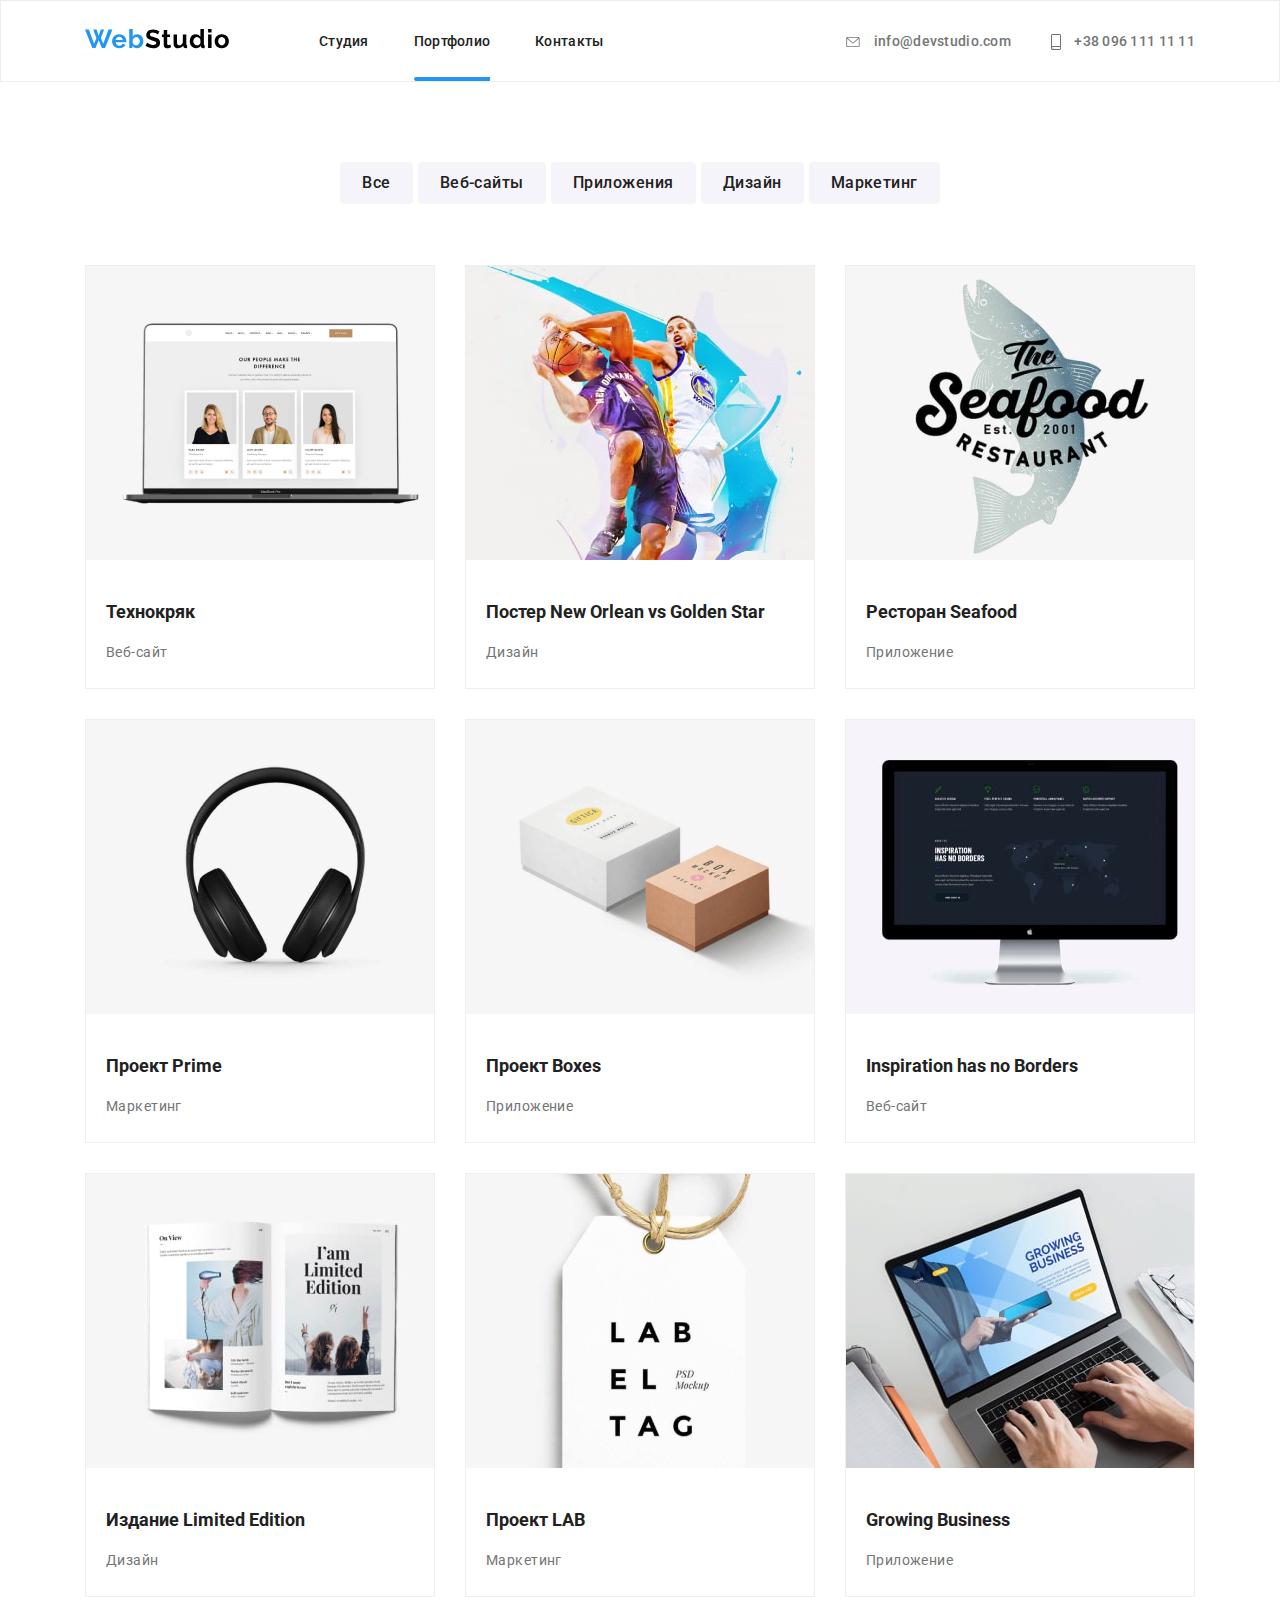
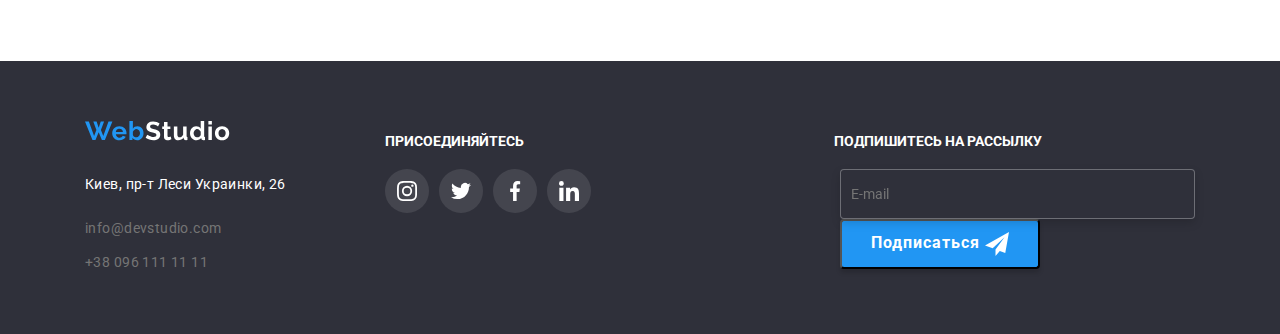
==== commit 0d5ec5a9: "scss" ====
--- a/portfolio.html
+++ b/portfolio.html
@@ -18,36 +18,58 @@
 <body>
 
     <header class="header">
-        <div class="container ">
-            <nav class="list">
+        <div class="container">
+        <nav class="nav">
+
                 <a class="header-logo" href="./index.html"><img src="./images/WebStudio.svg" alt="логотип"></a>
+                
+                <button
+                type="button"
+                class="menu-button"
+                aria-expanded="false"
+                aria-controls="menu-container"
+                data-menu-button
+                >
+                <svg
+                  width="40"
+                  height="40"
+                  aria-label="Переключатель мобильного меню"
+                >
+                  <use class="icon-cross" href="./svg/symbol-defs.svg#cross"></use>
+                  <use class="icon-menu" href="./svg/symbol-defs.svg#menu"></use>
+                </svg>
+              </button>
+
+              <div class="menu-container" id="menu-container" data-menu>
                
-                <ul class="header-list">
-                    <li class="item"><a href="./index.html">Студия</a></li>
-                    <li class="item"><a class="current portfolio" href="./portfolio.html">Портфолио</a></li>
-                    <li class="item"><a href="#">Контакты</a></li>
-                </ul>
-
-                <ul class="header-adres">
-                    <!-- <li class="sosial-media-item">
-                         <a href=""><svg class="media-icon"> <use href="./svg/symbol-defs.svg#instagram"></use></svg> </a> 
-                    </li> -->
-                    <li class="item">
-                        <a class="email-phone" href="mailoto:info@devstudio.com">
-                            <svg class="envelope"> 
-                                <use href="./svg/symbol-defs.svg#icon-envelope "></use>
-                            </svg>
-                            info@devstudio.com</a>
-                    </li>
-                    <li class="item">
-                        <a class="email-phone" href="tel:+380961111111">
-                            <svg class="phone-icon">
-                                <use href="./svg/symbol-defs.svg#icon-smartphone"></use>
-                            </svg>        
-                        +38 096 111 11 11</a>
-                    </li>
-                </ul>
-            </nav>
+                <div class="navigation">
+                    <ul class="header-list">
+                        <li class="item"><a class="studio" href="./index.html">Студия</a></li>
+                        <li class="item"><a class="current portfolio" href="./portfolio.html">Портфолио</a></li>
+                        <li class="item"><a href="#">Контакты</a></li>
+                    </ul>
+                </div>
+
+                <div class="contacts">
+                    <ul class="header-adres">
+                        <li class="item">
+                            <a class="email-phone" href="mailoto:info@devstudio.com">
+                                <svg class="envelope"> 
+                                    <use href="./svg/symbol-defs.svg#icon-envelope "></use>
+                                </svg>
+                                info@devstudio.com</a>
+                        </li>
+                        <li class="item">
+                            <a class="email-phone" href="tel:+380961111111">
+                                <svg class="phone-icon">
+                                    <use href="./svg/symbol-defs.svg#icon-smartphone"></use>
+                                </svg>        
+                            +38 096 111 11 11</a>
+                        </li>
+                    </ul>
+               </div>
+              </div>     
+        </nav>
         </div>
         
     </header>
@@ -268,4 +290,27 @@
                 
      </footer>
 
+     <script src="./js/menu.js"></script>
+     <script src="./js/modal.js"></script>
+     <script>
+        const refs = {
+          openModalBtn: document.querySelector("[data-open-modal]"),
+          closeModalBtn: document.querySelector("[data-close-modal]"),
+          backdrop: document.querySelector("[data-backdrop]"),
+        };
+  
+        refs.openModalBtn.addEventListener("click", toggleModal);
+        refs.closeModalBtn.addEventListener("click", toggleModal);
+  
+        refs.backdrop.addEventListener("click", logBackdropClick);
+  
+        function toggleModal() {
+          refs.backdrop.classList.toggle("is-hidden");
+        }
+  
+        function logBackdropClick() {
+          console.log("Это клик в бекдроп");
+        }
+      </script>
+
 </body>--- a/css/main.min.css
+++ b/css/main.min.css
@@ -1,2 +1,2 @@
-.container{padding-left:15px;padding-right:15px;margin-left:auto;margin-right:auto}@media screen and (min-width: 480px){.container{width:480px}}@media screen and (min-width: 768px){.container{width:768px}}@media screen and (min-width: 1140px){.container{width:1140px}}*,*::before,*::after{-webkit-box-sizing:border-box;box-sizing:border-box}html{-webkit-box-sizing:border-box;box-sizing:border-box}.list{display:block;text-align:center;padding:0px;margin:0px;-webkit-box-align:center;-ms-flex-align:center;align-items:center}@media screen and (min-width: 480px){.list{display:-webkit-box;display:-ms-flexbox;display:flex}}ul{list-style:none}header{background-color:#fff;border:1px;border:1px solid #ECECEC;position:relative}header a{color:#212121;font-weight:500;font-size:14px;line-height:16px;letter-spacing:0.02em;text-decoration:none;-webkit-transition-property:color;transition-property:color;-webkit-transition-duration:250ms;transition-duration:250ms;-webkit-transition-timing-function:cubic-bezier(0.4, 0, 0.2, 1);transition-timing-function:cubic-bezier(0.4, 0, 0.2, 1)}.header{-webkit-box-align:center;-ms-flex-align:center;align-items:center}.header-logo{height:31px;width:145px;padding-top:25px;padding-bottom:25px;display:contents}.current{color:#2196F3}.current::after{content:"";bottom:-32px;position:absolute;background-repeat:no-repeat;display:block;height:4px;width:100%}.studio::after{background-image:url(../svg/hover-studio.svg)}.portfolio::after{background-image:url(../svg/hover-portfolio.svg)}.header-list{display:-webkit-box;display:-ms-flexbox;display:flex;padding-top:32px;padding-bottom:32px;padding-left:90px;margin:0px}.header-list a{position:relative}.header-list .item{margin-right:45px}.header-list .item:last-child{margin:0px}.header-adres{display:-webkit-box;display:-ms-flexbox;display:flex;position:right;font-weight:500;padding-top:32px;padding-bottom:32px;margin:0px;margin-left:auto}.header-adres .email-phone{font-weight:500}.header-adres .item+.item{margin-left:40px}.envelope{width:16px;height:10px;margin-right:10px;vertical-align:middle;fill:currentColor;-webkit-transition-property:fill;transition-property:fill;-webkit-transition-duration:250ms;transition-duration:250ms;-webkit-transition-timing-function:cubic-bezier(0.4, 0, 0.2, 1);transition-timing-function:cubic-bezier(0.4, 0, 0.2, 1)}.phone-icon{width:10px;height:16px;margin-right:10px;vertical-align:middle;fill:currentColor;-webkit-transition-property:fill;transition-property:fill;-webkit-transition-duration:250ms;transition-duration:250ms;-webkit-transition-timing-function:cubic-bezier(0.4, 0, 0.2, 1);transition-timing-function:cubic-bezier(0.4, 0, 0.2, 1)}.header a:hover,.header a:hover svg,.header a:focus,.header a:focus svg{color:#2196F3;fill:#2196F3}body{margin:0;background:#fff;font-family:Roboto;font-style:normal;color:#757575}h1{font-weight:900;font-size:26px;text-transform:uppercase;line-height:60px;color:#fff;text-align:center;margin:0%;letter-spacing:0.06em}@media screen and (min-width: 768px){h1{font-size:44px}}h2{color:#212121;text-align:center;font-weight:bold;font-size:36px;line-height:42px;margin:0%}h3{color:#212121;margin:0%;padding-bottom:10px;text-align:center}.main-banner{background-size:cover;background-repeat:no-repeat;background-image:-webkit-gradient(linear, left top, right top, from(rgba(47,48,58,0.4)), to(rgba(47,48,58,0.4))),url(../images/main_banner.jpg);background-image:linear-gradient(to right, rgba(47,48,58,0.4), rgba(47,48,58,0.4)),url(../images/main_banner.jpg);height:600px;text-align:center;padding-top:200px;padding-bottom:200px;margin:0%}@media screen and (max-width: 480px){.main-banner{display:block;height:400px;padding-top:120px;padding-bottom:120px;width:480px}}.to-order{display:inline-block;background:#2196F3;padding:0;-webkit-box-shadow:0px 4px 4px rgba(0,0,0,0.15);box-shadow:0px 4px 4px rgba(0,0,0,0.15);border-radius:4px;color:#fff;text-align:center;font-style:normal;font-weight:bold;font-size:16px;height:50px;min-width:200px;margin-top:30px}@media screen and (max-width: 480px){.to-order{display:block}}.to-order:hover,.to-order:focus{cursor:pointer}.what-we-do{display:none}@media screen and (min-width: 1140px){.what-we-do{display:block}}.what-we-do-title{padding-bottom:25px}@media screen and (min-width: 1140px){.what-we-do-title{padding-bottom:50px}}.project-item-link{text-decoration:none;margin:0px;padding:0px;display:-webkit-box;display:-ms-flexbox;display:flex}.project-thumb{position:relative}.project-thumb::before{display:inline-block;content:"";position:absolute;bottom:0;left:0;width:100%;height:70px;background:rgba(47,48,58,0.8);opacity:1}.product-actions{position:absolute;width:100%;bottom:19px;left:50%;-webkit-transform:translate(-50%, -50%);transform:translate(-50%, -50%);color:#fff;font-weight:bold;font-size:14px;line-height:16px;letter-spacing:0.03em;text-align:center;text-transform:uppercase}.backdrop{-webkit-transition-property:opacity;transition-property:opacity;-webkit-transition-duration:250ms;transition-duration:250ms;-webkit-transition-timing-function:cubic-bezier(0.4, 0, 0.2, 1);transition-timing-function:cubic-bezier(0.4, 0, 0.2, 1);position:fixed;top:0;left:0;z-index:5;background-color:rgba(0,0,0,0.2);width:100%;height:100%;opacity:1}.backdrop.is-hidden{opacity:0;pointer-events:none}.backdrop.is-hidden .modal{-webkit-transform:translate(-50%, -50%) scale(0.7);transform:translate(-50%, -50%) scale(0.7)}.modal{position:absolute;left:50%;top:50%;-webkit-transform:translate(-50%, -50%) scale(1);transform:translate(-50%, -50%) scale(1);-webkit-transition:-webkit-transform 250ms cubic-bezier(0.4, 0, 0.2, 1);transition:-webkit-transform 250ms cubic-bezier(0.4, 0, 0.2, 1);transition:transform 250ms cubic-bezier(0.4, 0, 0.2, 1);transition:transform 250ms cubic-bezier(0.4, 0, 0.2, 1), -webkit-transform 250ms cubic-bezier(0.4, 0, 0.2, 1);display:inline-block;width:530px;height:590px;background-color:#fff;border-radius:5px}.close-modal{position:absolute;right:8px;top:8px;border:1px solid rgba(0,0,0,0.1);-webkit-box-sizing:border-box;box-sizing:border-box;border-radius:50%;background-color:#fff;background-repeat:no-repeat;background-position:center;width:30px;height:30px}.close-modal:hover{cursor:pointer;fill:#2196F3}.close-modal-svg{-webkit-transition-property:fill;transition-property:fill;-webkit-transition-duration:250ms;transition-duration:250ms;-webkit-transition-timing-function:cubic-bezier(0.4, 0, 0.2, 1);transition-timing-function:cubic-bezier(0.4, 0, 0.2, 1);position:absolute;top:6px;right:5px}.form-modal{outline:1px;margin-left:auto;margin-right:auto;padding-right:40px;padding-left:40px;padding-top:40px;padding-bottom:40px;font-weight:normal;font-size:12px;line-height:14px;letter-spacing:0.01em;color:#757575}.form-input:focus ~ .modal-svg{fill:#2196F3}.form-label+.form-input:focus{border-color:#2196F3;cursor:pointer}.form-modal-title{margin-bottom:12px;font-weight:bold;font-size:20px;line-height:23px;text-align:center;letter-spacing:0.03em;color:#212121}.form-field{position:relative;outline:1px;margin-bottom:10px;display:-webkit-box;display:-ms-flexbox;display:flex;-webkit-box-orient:vertical;-webkit-box-direction:normal;-ms-flex-direction:column;flex-direction:column}.form-field label{margin-bottom:4px;font-weight:normal;font-size:12px;line-height:14px;letter-spacing:0.01em;color:#757575}.form-field input{padding-left:40px}.form-field textarea{padding-left:16px;padding-right:16px;padding-top:12px;padding-bottom:12px;font-size:16px;height:120px}.form-field textarea::-webkit-input-placeholder{font-size:12px;color:rgba(117,117,117,0.5);font-weight:normal}.form-field textarea:-ms-input-placeholder{font-size:12px;color:rgba(117,117,117,0.5);font-weight:normal}.form-field textarea::-ms-input-placeholder{font-size:12px;color:rgba(117,117,117,0.5);font-weight:normal}.form-field textarea::placeholder{font-size:12px;color:rgba(117,117,117,0.5);font-weight:normal}.form-input{-webkit-transition-property:border-color;transition-property:border-color;-webkit-transition-duration:250ms;transition-duration:250ms;-webkit-transition-timing-function:cubic-bezier(0.4, 0, 0.2, 1);transition-timing-function:cubic-bezier(0.4, 0, 0.2, 1);outline:none;position:relative;margin:0;padding:0;border:1px solid rgba(33,33,33,0.2);border-radius:4px;height:40px}.comment-input{margin:0;padding:0;border:1px solid rgba(33,33,33,0.2);border-radius:4px}.checkbox-field{margin-top:20px;margin-bottom:30px;position:relative;outline:1px}.checkbox-icon{display:inline-block;margin-right:5px;width:16px;height:15px;border:2px solid black;border-radius:2px}.checkbox-label{display:-webkit-box;display:-ms-flexbox;display:flex;-webkit-box-align:center;-ms-flex-align:center;align-items:center}.checkbox-label a{margin-left:2px;text-decoration:none;text-decoration:underline;color:#2196F3}.checkbox{-webkit-appearance:none;-moz-appearance:none;appearance:none;outline:none}.checkbox:checked+.checkbox-icon{background-color:#2196F3;border-color:#2196F3;background-image:url(../svg/icon\check\no\color.svg);background-size:contain;background-origin:border-box}.button-modal{display:inline-block;background:#2196F3;padding:0;-webkit-box-shadow:0px 4px 4px rgba(0,0,0,0.15);box-shadow:0px 4px 4px rgba(0,0,0,0.15);border-radius:4px;font-weight:bold;font-size:16px;-webkit-box-align:center;-ms-flex-align:center;align-items:center;text-align:center;letter-spacing:0.06em;color:#fff;height:50px;min-width:200px}.button-modal:hover{cursor:pointer}.modal-svg{-webkit-transition-property:fill;transition-property:fill;-webkit-transition-duration:250ms;transition-duration:250ms;-webkit-transition-timing-function:cubic-bezier(0.4, 0, 0.2, 1);transition-timing-function:cubic-bezier(0.4, 0, 0.2, 1);position:absolute;top:30px;margin-left:10px;fill:#212121;vertical-align:middle}.our-clients{padding-top:60px;padding-bottom:60px}@media screen and (min-width: 768px){.our-clients{padding-top:95px;padding-bottom:95px}}.our-clients-title{padding-bottom:20px}@media screen and (min-width: 1140px){.our-clients-title{padding-bottom:45px}}.clients{display:-webkit-box;display:-ms-flexbox;display:flex;padding:0px;margin:0px;-ms-flex-wrap:wrap;flex-wrap:wrap;margin:-15px}.clients-item{width:calc((100% - 4 * 15px) / 2);margin:15px}@media screen and (min-width: 768px){.clients-item{width:calc((100% - 6 * 15px) / 3);margin:15px}}@media screen and (min-width: 1140px){.clients-item{width:calc((100% - 12 * 15px) / 6);margin:15px}}.clients-item a{display:-webkit-box;display:-ms-flexbox;display:flex;-webkit-box-align:center;-ms-flex-align:center;align-items:center;-webkit-box-pack:center;-ms-flex-pack:center;justify-content:center;height:90px;border:1px solid;border-color:#AFB1B8;border-radius:4px;-webkit-transition-property:border-color;transition-property:border-color;-webkit-transition-duration:250ms;transition-duration:250ms;-webkit-transition-timing-function:cubic-bezier(0.4, 0, 0.2, 1);transition-timing-function:cubic-bezier(0.4, 0, 0.2, 1)}.clients-item a:hover,.clients-item a:hover svg,.clients-item a:focus,.clients-item a:focus svg{border-color:#2196F3;fill:#2196F3}.clients-icon{fill:#AFB1B8;-webkit-transition-property:fill;transition-property:fill;-webkit-transition-duration:250ms;transition-duration:250ms;-webkit-transition-timing-function:cubic-bezier(0.4, 0, 0.2, 1);transition-timing-function:cubic-bezier(0.4, 0, 0.2, 1)}.our-team{background:#fff;font-weight:normal;font-size:16px;line-height:19px;text-align:center;padding-top:60px;padding-bottom:60px}@media screen and (min-width: 1140px){.our-team{padding-top:90px;padding-bottom:90px}}.our-team-title{padding-bottom:25px}@media screen and (min-width: 1140px){.our-team-title{padding-bottom:50px}}.our-team-set{display:block}@media screen and (min-width: 768px){.our-team-set{display:-webkit-box;display:-ms-flexbox;display:flex;-ms-flex-wrap:wrap;flex-wrap:wrap;margin:-15px}}.team-player{letter-spacing:0.03em;font-weight:500;font-size:16px;line-height:19px;text-align:center;padding-top:30px}.team-player-item{background-color:#fff;border-color:#212121;border-radius:0px 0px 4px 4px;-webkit-box-shadow:0px 1px 3px rgba(0,0,0,0.12),0px 1px 1px rgba(0,0,0,0.14),0px 2px 1px rgba(0,0,0,0.2);box-shadow:0px 1px 3px rgba(0,0,0,0.12),0px 1px 1px rgba(0,0,0,0.14),0px 2px 1px rgba(0,0,0,0.2)}@media screen and (min-width: 768px){.team-player-item{width:calc((100% - 4 * 15px) / 2);margin:15px}}@media screen and (min-width: 1140px){.team-player-item{width:calc((100% - 8 * 15px) / 4);margin:15px}}@media screen and (max-width: 767px){.team-player-item:not(:last-child){margin-bottom:15px}}.team-player-photo{padding:0px}.sosial-media-list{display:-webkit-box;display:-ms-flexbox;display:flex;margin:0px;padding:0px;padding-bottom:30px;-webkit-box-pack:center;-ms-flex-pack:center;justify-content:center}.sosial-media-list a:hover,.sosial-media-list a:focus{background-color:#2196F3;fill:#fff}.sosial-media-item a{display:-webkit-box;display:-ms-flexbox;display:flex;height:44px;width:44px;-webkit-box-align:center;-ms-flex-align:center;align-items:center;border-radius:50%;margin-right:10px;fill:#AFB1B8;-webkit-transition-property:background-color;transition-property:background-color;-webkit-transition-duration:250ms;transition-duration:250ms;-webkit-transition-timing-function:cubic-bezier(0.4, 0, 0.2, 1);transition-timing-function:cubic-bezier(0.4, 0, 0.2, 1)}.media-icon{width:20px;height:20px;margin-left:auto;margin-right:auto;-webkit-transition-property:fill;transition-property:fill;-webkit-transition-duration:250ms;transition-duration:250ms;-webkit-transition-timing-function:cubic-bezier(0.4, 0, 0.2, 1);transition-timing-function:cubic-bezier(0.4, 0, 0.2, 1)}.profession{text-align:center;padding-bottom:25px}p{text-align:left;font-weight:normal;font-size:14px;line-height:24px;letter-spacing:0.03em;color:#757575;margin:0px}@media screen and (max-width: 768px){p{text-align:center}}.features{padding-top:60px;padding-bottom:60px}@media screen and (min-width: 768px){.features{padding-top:64px;padding-bottom:64px}}.features-item-title{font-weight:bold;font-size:14px;line-height:16px;letter-spacing:0.03em;text-transform:uppercase;color:#212121;padding-bottom:10px}@media screen and (min-width: 768px){.features-item-title{text-align:left}}.features-set{display:block}@media screen and (min-width: 768px){.features-set{display:-webkit-box;display:-ms-flexbox;display:flex;-ms-flex-wrap:wrap;flex-wrap:wrap;margin:-15px}}@media screen and (min-width: 768px){.features-set .features-item{width:calc((100% - 4 * 15px) / 2);margin:15px}}@media screen and (min-width: 1140px){.features-set .features-item{width:calc((100% - 8 * 15px) / 4);margin:15px}}@media screen and (max-width: 767px){.features-set .features-item:not(:last-child){margin-bottom:30px}}.features-set .features-item::before{display:block;content:"";height:120px;background-repeat:no-repeat;background-position:center;background-color:#F5F4FA;margin-bottom:30px}.features-set .antena::before{content:"";background-image:url(../svg/antenna.svg)}.features-set .clock::before{content:"";background-image:url(../svg/clock.svg)}.features-set .diagrama::before{content:"";background-image:url(../svg/diagram.svg)}.features-set .astronaut::before{content:"";background-image:url(../svg/astronaut.svg)}.section-projects{background-color:#fff;padding-top:60px;padding-bottom:60px}@media screen and (min-width: 768px){.section-projects{padding-top:64px;padding-bottom:64px}}.projects-set{display:block;font-weight:normal;font-size:16px;line-height:30px;text-align:center;color:#757575;padding-bottom:0px;padding-left:0px;padding-top:45px;margin:0px}@media screen and (min-width: 768px){.projects-set{display:-webkit-box;display:-ms-flexbox;display:flex;-ms-flex-wrap:wrap;flex-wrap:wrap;margin:-15px}}.projects-set a{text-decoration:none}.project-item{background:#fff;border:1px solid #EEEEEE;margin-bottom:0px}@media screen and (min-width: 768px){.project-item{width:calc((100% - 4 * 15px) / 2);margin:15px}}@media screen and (min-width: 1140px){.project-item{width:calc((100% - 6 * 15px) / 3);margin:15px}}@media screen and (max-width: 767px){.project-item:not(:last-child){margin-bottom:30px}}.project-item:not(:last-child):hover,.project-item:not(:last-child):focus{cursor:pointer;-webkit-box-shadow:0px 1px 3px rgba(0,0,0,0.12),0px 1px 1px rgba(0,0,0,0.14),0px 2px 1px rgba(0,0,0,0.2);box-shadow:0px 1px 3px rgba(0,0,0,0.12),0px 1px 1px rgba(0,0,0,0.14),0px 2px 1px rgba(0,0,0,0.2)}.project-item:not(:last-child):hover .project-item-photo::before,.project-item:not(:last-child):focus .project-item-photo::before{-webkit-transform:translateY(0);transform:translateY(0)}.project-item:not(:last-child):hover .overlay,.project-item:not(:last-child):focus .overlay{-webkit-transform:translateY(0);transform:translateY(0)}.project-item .project-name{font-weight:bold;font-size:18px;line-height:36px;color:#212121;text-align:left;padding:0px}.project-item .project-tipe{margin-top:10px}@media screen and (max-width: 768px){.project-item .project-tipe{text-align:left}}.project-item .description{padding:24px 20px 24px 20px}.project-item .project-item-photo{position:relative;margin:0px;padding:0px;overflow:hidden}.project-item .project-item-photo::before{display:inline-block;content:"";position:absolute;top:0;left:0;width:100%;height:100%;background-color:rgba(33,150,243,0.9);opacity:0;-webkit-transform:translateY(100%);transform:translateY(100%);-webkit-transition-duration:250ms;transition-duration:250ms;-webkit-transition-timing-function:cubic-bezier(0.4, 0, 0.2, 1);transition-timing-function:cubic-bezier(0.4, 0, 0.2, 1)}.project-item .project-item-photo:hover::before,.project-item .project-item-photo:focus::before{opacity:1;content:""}.project-item .overlay{position:absolute;top:0;left:0;width:100%;height:100%;opacity:1;-webkit-transform:translateY(100%);transform:translateY(100%);-webkit-transition-duration:250ms;transition-duration:250ms;-webkit-transition-timing-function:cubic-bezier(0.4, 0, 0.2, 1);transition-timing-function:cubic-bezier(0.4, 0, 0.2, 1)}.project-item .project-item-description{position:absolute;top:50%;left:50%;-webkit-transform:translate(-50%, -50%);transform:translate(-50%, -50%);display:-webkit-box;display:-ms-flexbox;display:flex;-webkit-box-align:center;-ms-flex-align:center;align-items:center;opacity:0;width:100%;height:100%;font-weight:normal;font-size:18px;line-height:28px;letter-spacing:0.03em;color:#fff}.project-item .project-item:hover,.project-item .project-item:focus,.project-item .project-item-description:hover{opacity:1}.filter{background-color:#fff;display:block;margin:0px}.filter .item{display:-webkit-box;display:-ms-flexbox;display:flex}.filter .filter-list{display:-webkit-box;display:-ms-flexbox;display:flex;-ms-flex-wrap:wrap;flex-wrap:wrap;-webkit-box-pack:left;-ms-flex-pack:left;justify-content:left;padding:0px}@media screen and (min-width: 768px){.filter .filter-list{-webkit-box-pack:center;-ms-flex-pack:center;justify-content:center;display:inlone}}.filter .item+.item{margin-left:5px}.button{background-color:#F5F4FA;color:#212121;font-weight:500;font-size:16px;line-height:26px;text-align:center;letter-spacing:0.03em;text-decoration:none;border:0px;border-radius:4px;padding-left:22px;padding-right:22px;padding-bottom:8px;padding-top:8px;cursor:pointer;-webkit-transition-property:background-color, color;transition-property:background-color, color;-webkit-transition-duration:250ms;transition-duration:250ms;-webkit-transition-timing-function:cubic-bezier(0.4, 0, 0.2, 1);transition-timing-function:cubic-bezier(0.4, 0, 0.2, 1)}.button:focus,.button:hover{color:#fff;background:#2196F3;font-style:normal;text-align:center}footer{background-color:#2F303A;color:#fff;border:1px}.container-footer{display:block}@media screen and (min-width: 768px){.container-footer{display:-webkit-box;display:-ms-flexbox;display:flex;-webkit-box-orient:horizontal;-webkit-box-direction:normal;-ms-flex-direction:row;flex-direction:row}}footer a{text-decoration:none;display:block;width:100%}.footer-logo{height:31px;display:inline-block;margin-top:60px;margin-bottom:20px;text-align:center}@media screen and (min-width: 768px){.footer-logo{width:145px;display:inline-block}}address{font-style:normal;padding-bottom:60px;display:block}@media screen and (min-width: 768px){address{display:inline-block;min-width:230px}}address p:last-child{margin-top:10px}.email-phone{color:#757575;font-size:14px;font-style:normal;font-weight:normal;line-height:24px;letter-spacing:0.03em;margin-top:10px}.city-adress{color:#fff;padding-bottom:10px}.subscribe{display:block;text-transform:uppercase;font-size:14px;font-weight:bold;line-height:16px;text-align:center;padding-bottom:35px;padding-top:40px}@media screen and (min-width: 768px){.subscribe{display:inline-block;-ms-flex-wrap:wrap;flex-wrap:wrap;width:100%;margin-left:90px;padding-top:72px}}.footer-subscribe{display:block;margin-top:20px}@media screen and (min-width: 768px){.footer-subscribe{text-align:right;display:-webkit-box;display:-ms-flexbox;display:flex;-webkit-box-pack:end;-ms-flex-pack:end;justify-content:flex-end}}.subscribe-button{display:inline-block;background:#2196F3;padding:0;margin:20px;-webkit-box-shadow:0px 4px 4px rgba(0,0,0,0.15);box-shadow:0px 4px 4px rgba(0,0,0,0.15);border-radius:4px;font-weight:bold;font-size:16px;-webkit-box-align:center;-ms-flex-align:center;align-items:center;text-align:center;letter-spacing:0.06em;color:#fff;height:50px;min-width:200px}@media screen and (min-width: 768px){.subscribe-button{display:block}}@media screen and (min-width: 1140px){.subscribe-button{margin:0px}}.subscribe-button:hover,.subscribe-button:focus{cursor:pointer}.subscribe-button-svg{fill:#fff;vertical-align:middle}.footer-subscribe input{padding:10px;border:1px solid rgba(255,255,255,0.3);background-color:#2F303A;-webkit-filter:drop-shadow(0px 4px 4px rgba(0,0,0,0.15));filter:drop-shadow(0px 4px 4px rgba(0,0,0,0.15));border-radius:4px;width:100%;height:50px;color:#fff}@media screen and (min-width: 768px){.footer-subscribe input{width:355px}}.join{display:block;text-align:center;text-transform:uppercase;font-size:14px;font-weight:bold;line-height:16px}@media screen and (min-width: 480px){.join{display:inline-block;-ms-flex-wrap:wrap;flex-wrap:wrap;min-width:206px;margin-left:70px;padding-top:72px;text-align:left}}.join-us-item{display:inline-block}.media{display:inline-block;-webkit-box-align:center;-ms-flex-align:center;align-items:center;height:44px;width:44px;margin-right:10px;margin-top:20px;background-color:rgba(255,255,255,0.1);background-repeat:no-repeat;background-position:center;background-size:20px;border-radius:50%}.media:hover,.media:focus{background-color:#2196F3;-webkit-transition-duration:250ms;transition-duration:250ms;-webkit-transition-timing-function:cubic-bezier(0.4, 0, 0.2, 1);transition-timing-function:cubic-bezier(0.4, 0, 0.2, 1)}.instagram{background-image:url(../svg/instagram.svg)}.twiter{background-image:url(../svg/twitter.svg)}.facebook{background-image:url(../svg/facebook.svg)}.linkedin{background-image:url(../svg/linkedin.svg)}
+.container{padding-left:15px;padding-right:15px;margin-left:auto;margin-right:auto}@media screen and (min-width: 480px){.container{width:480px}}@media screen and (min-width: 768px){.container{width:768px}}@media screen and (min-width: 1140px){.container{width:1140px}}*,*::before,*::after{-webkit-box-sizing:border-box;box-sizing:border-box}html{-webkit-box-sizing:border-box;box-sizing:border-box}.list{display:block;text-align:center;padding:0px;margin:0px;-webkit-box-align:center;-ms-flex-align:center;align-items:center}@media screen and (min-width: 480px){.list{display:-webkit-box;display:-ms-flexbox;display:flex}}ul{list-style:none}header{background-color:#fff;border:1px;border:1px solid #ECECEC;position:relative}.menu-container a{color:#212121;font-weight:500;font-size:14px;line-height:16px;letter-spacing:0.02em;text-decoration:none;-webkit-transition-property:color;transition-property:color;-webkit-transition-duration:250ms;transition-duration:250ms;-webkit-transition-timing-function:cubic-bezier(0.4, 0, 0.2, 1);transition-timing-function:cubic-bezier(0.4, 0, 0.2, 1)}.header .nav{display:-webkit-box;display:-ms-flexbox;display:flex;-webkit-box-align:center;-ms-flex-align:center;align-items:center;-webkit-box-pack:justify;-ms-flex-pack:justify;justify-content:space-between;min-height:60px}@media screen and (min-width: 768px){.header .nav{min-height:80px}}.menu-button{display:-webkit-inline-box;display:-ms-inline-flexbox;display:inline-flex;margin:0;padding:0;border:none;background-color:transparent}@media screen and (min-width: 768px){.menu-button{display:none}}.menu-button:hover,.menu-button:focus{fill:#2196F3}.menu-button .icon-cross{display:none}.menu-button.is-open .icon-cross{display:block}.menu-button.is-open .icon-menu{display:none}.menu-container{text-align:center;background-color:#fff}@media screen and (max-width: 767px){.menu-container{display:none;position:absolute;top:100%;left:0;width:100%}.menu-container.is-open{display:block}}@media screen and (min-width: 768px){.menu-container{display:-webkit-box;display:-ms-flexbox;display:flex;-webkit-box-pack:justify;-ms-flex-pack:justify;justify-content:space-between;-webkit-box-align:baseline;-ms-flex-align:baseline;align-items:baseline;-webkit-box-flex:1;-ms-flex-positive:1;flex-grow:1}}.navigation,.contacts{width:100%}.current{color:#2196F3;position:relative}.current::after{content:"";bottom:-5px;position:absolute;background-repeat:no-repeat;display:block;height:4px;width:100%}@media screen and (min-width: 768px){.current::after{bottom:-32px;display:block}}.studio::after{background-image:url(../svg/hover-studio.svg)}.portfolio::after{background-image:url(../svg/hover-portfolio.svg)}.header-list{padding:0px;margin-top:60px;margin-bottom:60px}@media screen and (min-width: 768px){.header-list{display:-webkit-box;display:-ms-flexbox;display:flex;-webkit-box-align:baseline;-ms-flex-align:baseline;align-items:baseline;-webkit-box-pack:center;-ms-flex-pack:center;justify-content:center;padding-left:90px;margin:0px}}@media screen and (min-width: 1140px){.header-list{-webkit-box-pack:start;-ms-flex-pack:start;justify-content:flex-start}}@media screen and (min-width: 768px){.header-list a{position:relative}}.header-list .item{margin-right:0px;margin-bottom:30px}@media screen and (min-width: 768px){.header-list .item{margin-right:45px;margin-bottom:0px}}.header-list .item:last-child{margin:0px}.header-adres{padding:0px;margin-top:60px;margin-bottom:60px;color:#757575}@media screen and (min-width: 768px){.header-adres{display:-webkit-box;display:-ms-flexbox;display:flex;-webkit-box-align:baseline;-ms-flex-align:baseline;align-items:baseline;-webkit-box-pack:center;-ms-flex-pack:center;justify-content:center;margin:0px}}@media screen and (min-width: 1140px){.header-adres{-webkit-box-pack:end;-ms-flex-pack:end;justify-content:flex-end}}.header-adres .email-phone{color:#757575;font-weight:500}.header-adres .item{color:#757575}@media screen and (max-width: 767px){.header-adres .item{margin-bottom:15px}}@media screen and (min-width: 768px){.header-adres .item+.item{margin-left:40px}}.envelope{width:16px;height:10px;margin-right:10px;vertical-align:middle;fill:currentColor;-webkit-transition-property:fill;transition-property:fill;-webkit-transition-duration:250ms;transition-duration:250ms;-webkit-transition-timing-function:cubic-bezier(0.4, 0, 0.2, 1);transition-timing-function:cubic-bezier(0.4, 0, 0.2, 1)}.phone-icon{width:10px;height:16px;margin-right:10px;vertical-align:middle;fill:currentColor;-webkit-transition-property:fill;transition-property:fill;-webkit-transition-duration:250ms;transition-duration:250ms;-webkit-transition-timing-function:cubic-bezier(0.4, 0, 0.2, 1);transition-timing-function:cubic-bezier(0.4, 0, 0.2, 1)}.header a:hover,.header a:hover svg,.header a:focus,.header a:focus svg{color:#2196F3;fill:#2196F3}body{margin:0;background:#fff;font-family:Roboto;font-style:normal;color:#757575}h1{font-weight:900;font-size:26px;text-transform:uppercase;line-height:60px;color:#fff;text-align:center;margin:0%;letter-spacing:0.06em}@media screen and (min-width: 768px){h1{font-size:44px}}h2{color:#212121;text-align:center;font-weight:bold;font-size:36px;line-height:42px;margin:0%}h3{color:#212121;margin:0%;padding-bottom:10px;text-align:center}.main-banner{background-size:cover;background-repeat:no-repeat;background-image:-webkit-gradient(linear, left top, right top, from(rgba(47,48,58,0.4)), to(rgba(47,48,58,0.4))),url(../images/main_banner.jpg);background-image:linear-gradient(to right, rgba(47,48,58,0.4), rgba(47,48,58,0.4)),url(../images/main_banner.jpg);height:600px;text-align:center;padding-top:200px;padding-bottom:200px;margin:0%}@media screen and (max-width: 480px){.main-banner{display:block;height:400px;padding-top:120px;padding-bottom:120px;width:480px}}.to-order{display:inline-block;background:#2196F3;padding:0;-webkit-box-shadow:0px 4px 4px rgba(0,0,0,0.15);box-shadow:0px 4px 4px rgba(0,0,0,0.15);border-radius:4px;color:#fff;text-align:center;font-style:normal;font-weight:bold;font-size:16px;height:50px;min-width:200px;margin-top:30px}.to-order:hover,.to-order:focus{cursor:pointer}.what-we-do{display:none}@media screen and (min-width: 1140px){.what-we-do{display:block}}.what-we-do-title{padding-bottom:25px}@media screen and (min-width: 1140px){.what-we-do-title{padding-bottom:50px}}.project-item-link{text-decoration:none;margin:0px;padding:0px;display:-webkit-box;display:-ms-flexbox;display:flex}.project-thumb{position:relative}.project-thumb::before{display:inline-block;content:"";position:absolute;bottom:0;left:0;width:100%;height:70px;background:rgba(47,48,58,0.8);opacity:1}.product-actions{position:absolute;width:100%;bottom:19px;left:50%;-webkit-transform:translate(-50%, -50%);transform:translate(-50%, -50%);color:#fff;font-weight:bold;font-size:14px;line-height:16px;letter-spacing:0.03em;text-align:center;text-transform:uppercase}.backdrop{padding:15px;-webkit-transition-property:opacity;transition-property:opacity;-webkit-transition-duration:250ms;transition-duration:250ms;-webkit-transition-timing-function:cubic-bezier(0.4, 0, 0.2, 1);transition-timing-function:cubic-bezier(0.4, 0, 0.2, 1);position:fixed;top:0;left:0;z-index:5;background-color:rgba(0,0,0,0.2);width:100%;height:100%;opacity:1;overflow-y:scroll}@media (min-width: 768px){.backdrop{padding:0px}}.backdrop.is-hidden{opacity:0;pointer-events:none;display:none}.backdrop.is-hidden .modal{-webkit-transform:translate(-50%, -50%) scale(0.7);transform:translate(-50%, -50%) scale(0.7)}.modal{margin-top:70px;background-color:#fff;border-radius:5px;max-width:450px;min-height:610px;-webkit-transition:-webkit-transform 250ms cubic-bezier(0.4, 0, 0.2, 1);transition:-webkit-transform 250ms cubic-bezier(0.4, 0, 0.2, 1);transition:transform 250ms cubic-bezier(0.4, 0, 0.2, 1);transition:transform 250ms cubic-bezier(0.4, 0, 0.2, 1), -webkit-transform 250ms cubic-bezier(0.4, 0, 0.2, 1)}@media (min-width: 768px){.modal{position:absolute;margin-top:0px;-webkit-transform:translate(-50%, -50%) scale(1);transform:translate(-50%, -50%) scale(1);left:50%;top:70%;display:inline-block;min-height:590px}}@media (min-width: 768px) and (min-width: 1140px){.modal{-webkit-transform:translate(-50%, -50%) scale(1);transform:translate(-50%, -50%) scale(1);max-width:530px;left:50%;top:50%}}.close-modal{position:absolute;right:20px;top:90px;border:1px solid rgba(0,0,0,0.1);-webkit-box-sizing:border-box;box-sizing:border-box;border-radius:50%;background-color:#fff;background-repeat:no-repeat;background-position:center;width:30px;height:30px}@media (min-width: 768px){.close-modal{right:8px;top:8px}}.close-modal:hover{cursor:pointer;fill:#2196F3}.close-modal-svg{-webkit-transition-property:fill;transition-property:fill;-webkit-transition-duration:250ms;transition-duration:250ms;-webkit-transition-timing-function:cubic-bezier(0.4, 0, 0.2, 1);transition-timing-function:cubic-bezier(0.4, 0, 0.2, 1);position:absolute;top:6px;right:5px}.form-modal{outline:1px;margin-left:auto;margin-right:auto;padding-right:40px;padding-left:40px;padding-top:40px;padding-bottom:40px;font-weight:normal;font-size:12px;line-height:14px;letter-spacing:0.01em;color:#757575}.form-input:focus ~ .modal-svg{fill:#2196F3}.form-label+.form-input:focus{border-color:#2196F3;cursor:pointer}.form-modal-title{margin-bottom:12px;font-weight:bold;font-size:20px;line-height:23px;text-align:center;letter-spacing:0.03em;color:#212121}.form-field{position:relative;outline:1px;margin-bottom:10px;display:-webkit-box;display:-ms-flexbox;display:flex;-webkit-box-orient:vertical;-webkit-box-direction:normal;-ms-flex-direction:column;flex-direction:column;text-align:left}.form-field label{margin-bottom:4px;font-weight:normal;font-size:12px;line-height:14px;letter-spacing:0.01em;color:#757575}.form-field input{padding-left:40px}.form-field textarea{padding-left:16px;padding-right:16px;padding-top:12px;padding-bottom:12px;font-size:16px;height:120px}.form-field textarea::-webkit-input-placeholder{font-size:12px;color:rgba(117,117,117,0.5);font-weight:normal}.form-field textarea:-ms-input-placeholder{font-size:12px;color:rgba(117,117,117,0.5);font-weight:normal}.form-field textarea::-ms-input-placeholder{font-size:12px;color:rgba(117,117,117,0.5);font-weight:normal}.form-field textarea::placeholder{font-size:12px;color:rgba(117,117,117,0.5);font-weight:normal}.form-input{-webkit-transition-property:border-color;transition-property:border-color;-webkit-transition-duration:250ms;transition-duration:250ms;-webkit-transition-timing-function:cubic-bezier(0.4, 0, 0.2, 1);transition-timing-function:cubic-bezier(0.4, 0, 0.2, 1);outline:none;position:relative;margin:0;padding:0;border:1px solid rgba(33,33,33,0.2);border-radius:4px;height:40px}.comment-input{margin:0;padding:0;border:1px solid rgba(33,33,33,0.2);border-radius:4px}.checkbox-field{margin-top:20px;margin-bottom:30px;position:relative;outline:1px;font-size:12px}@media (min-width: 1140px){.checkbox-field{font-size:14px}}.checkbox-icon{display:inline-block;margin-right:5px;width:16px;height:15px;border:2px solid black;border-radius:2px}.checkbox-label{display:-webkit-box;display:-ms-flexbox;display:flex;-webkit-box-align:center;-ms-flex-align:center;align-items:center}.checkbox-label a{margin-left:2px;text-decoration:none;text-decoration:underline;color:#2196F3}.checkbox{-webkit-appearance:none;-moz-appearance:none;appearance:none;outline:none}.checkbox:checked+.checkbox-icon{background-color:#2196F3;border-color:#2196F3;background-image:url(../svg/icon\check\no\color.svg);background-size:contain;background-origin:border-box}.button-modal{display:inline-block;background:#2196F3;padding:0;-webkit-box-shadow:0px 4px 4px rgba(0,0,0,0.15);box-shadow:0px 4px 4px rgba(0,0,0,0.15);border-radius:4px;font-weight:bold;font-size:16px;-webkit-box-align:center;-ms-flex-align:center;align-items:center;text-align:center;letter-spacing:0.06em;color:#fff;height:50px;min-width:200px}.button-modal:hover{cursor:pointer}.modal-svg{-webkit-transition-property:fill;transition-property:fill;-webkit-transition-duration:250ms;transition-duration:250ms;-webkit-transition-timing-function:cubic-bezier(0.4, 0, 0.2, 1);transition-timing-function:cubic-bezier(0.4, 0, 0.2, 1);position:absolute;top:30px;margin-left:10px;fill:#212121;vertical-align:middle}.our-clients{padding-top:60px;padding-bottom:60px}@media screen and (min-width: 768px){.our-clients{padding-top:95px;padding-bottom:95px}}.our-clients-title{padding-bottom:20px}@media screen and (min-width: 1140px){.our-clients-title{padding-bottom:45px}}.clients{display:-webkit-box;display:-ms-flexbox;display:flex;padding:0px;margin:0px;-ms-flex-wrap:wrap;flex-wrap:wrap;margin:-15px}.clients-item{width:calc((100% - 4 * 15px) / 2);margin:15px}@media screen and (min-width: 768px){.clients-item{width:calc((100% - 6 * 15px) / 3);margin:15px}}@media screen and (min-width: 1140px){.clients-item{width:calc((100% - 12 * 15px) / 6);margin:15px}}.clients-item a{display:-webkit-box;display:-ms-flexbox;display:flex;-webkit-box-align:center;-ms-flex-align:center;align-items:center;-webkit-box-pack:center;-ms-flex-pack:center;justify-content:center;height:90px;border:1px solid;border-color:#AFB1B8;border-radius:4px;-webkit-transition-property:border-color;transition-property:border-color;-webkit-transition-duration:250ms;transition-duration:250ms;-webkit-transition-timing-function:cubic-bezier(0.4, 0, 0.2, 1);transition-timing-function:cubic-bezier(0.4, 0, 0.2, 1)}.clients-item a:hover,.clients-item a:hover svg,.clients-item a:focus,.clients-item a:focus svg{border-color:#2196F3;fill:#2196F3}.clients-icon{fill:#AFB1B8;-webkit-transition-property:fill;transition-property:fill;-webkit-transition-duration:250ms;transition-duration:250ms;-webkit-transition-timing-function:cubic-bezier(0.4, 0, 0.2, 1);transition-timing-function:cubic-bezier(0.4, 0, 0.2, 1)}.our-team{background:#fff;font-weight:normal;font-size:16px;line-height:19px;text-align:center;padding-top:60px;padding-bottom:60px}@media screen and (min-width: 1140px){.our-team{padding-top:90px;padding-bottom:90px}}.our-team-title{padding-bottom:25px}@media screen and (min-width: 1140px){.our-team-title{padding-bottom:50px}}.our-team-set{display:block}@media screen and (min-width: 768px){.our-team-set{display:-webkit-box;display:-ms-flexbox;display:flex;-ms-flex-wrap:wrap;flex-wrap:wrap;margin:-15px}}.team-player{letter-spacing:0.03em;font-weight:500;font-size:16px;line-height:19px;text-align:center;padding-top:30px}.team-player-item{background-color:#fff;border-color:#212121;border-radius:0px 0px 4px 4px;-webkit-box-shadow:0px 1px 3px rgba(0,0,0,0.12),0px 1px 1px rgba(0,0,0,0.14),0px 2px 1px rgba(0,0,0,0.2);box-shadow:0px 1px 3px rgba(0,0,0,0.12),0px 1px 1px rgba(0,0,0,0.14),0px 2px 1px rgba(0,0,0,0.2)}@media screen and (min-width: 768px){.team-player-item{width:calc((100% - 4 * 15px) / 2);margin:15px}}@media screen and (min-width: 1140px){.team-player-item{width:calc((100% - 8 * 15px) / 4);margin:15px}}@media screen and (max-width: 767px){.team-player-item:not(:last-child){margin-bottom:15px}}.team-player-photo{padding:0px}.sosial-media-list{display:-webkit-box;display:-ms-flexbox;display:flex;margin:0px;padding:0px;padding-bottom:30px;-webkit-box-pack:center;-ms-flex-pack:center;justify-content:center}.sosial-media-list a:hover,.sosial-media-list a:focus{background-color:#2196F3;fill:#fff}.sosial-media-item a{display:-webkit-box;display:-ms-flexbox;display:flex;height:44px;width:44px;-webkit-box-align:center;-ms-flex-align:center;align-items:center;border-radius:50%;margin-right:10px;fill:#AFB1B8;-webkit-transition-property:background-color;transition-property:background-color;-webkit-transition-duration:250ms;transition-duration:250ms;-webkit-transition-timing-function:cubic-bezier(0.4, 0, 0.2, 1);transition-timing-function:cubic-bezier(0.4, 0, 0.2, 1)}.media-icon{width:20px;height:20px;margin-left:auto;margin-right:auto;-webkit-transition-property:fill;transition-property:fill;-webkit-transition-duration:250ms;transition-duration:250ms;-webkit-transition-timing-function:cubic-bezier(0.4, 0, 0.2, 1);transition-timing-function:cubic-bezier(0.4, 0, 0.2, 1)}.profession{text-align:center;padding-bottom:25px}p{text-align:left;font-weight:normal;font-size:14px;line-height:24px;letter-spacing:0.03em;color:#757575;margin:0px}@media screen and (max-width: 768px){p{text-align:center}}.features{padding-top:60px;padding-bottom:60px}@media screen and (min-width: 768px){.features{padding-top:64px;padding-bottom:64px}}.features-item-title{font-weight:bold;font-size:14px;line-height:16px;letter-spacing:0.03em;text-transform:uppercase;color:#212121;padding-bottom:10px}@media screen and (min-width: 768px){.features-item-title{text-align:left}}.features-set{display:block}@media screen and (min-width: 768px){.features-set{display:-webkit-box;display:-ms-flexbox;display:flex;-ms-flex-wrap:wrap;flex-wrap:wrap;margin:-15px}}@media screen and (min-width: 768px){.features-set .features-item{width:calc((100% - 4 * 15px) / 2);margin:15px}}@media screen and (min-width: 1140px){.features-set .features-item{width:calc((100% - 8 * 15px) / 4);margin:15px}}@media screen and (max-width: 767px){.features-set .features-item:not(:last-child){margin-bottom:30px}}.features-set .features-item::before{display:block;content:"";height:120px;background-repeat:no-repeat;background-position:center;background-color:#F5F4FA;margin-bottom:30px}.features-set .antena::before{content:"";background-image:url(../svg/antenna.svg)}.features-set .clock::before{content:"";background-image:url(../svg/clock.svg)}.features-set .diagrama::before{content:"";background-image:url(../svg/diagram.svg)}.features-set .astronaut::before{content:"";background-image:url(../svg/astronaut.svg)}.section-projects{background-color:#fff;padding-top:60px;padding-bottom:60px}@media screen and (min-width: 768px){.section-projects{padding-top:64px;padding-bottom:64px}}.projects-set{display:block;font-weight:normal;font-size:16px;line-height:30px;text-align:center;color:#757575;padding-bottom:0px;padding-left:0px;padding-top:45px;margin:0px}@media screen and (min-width: 768px){.projects-set{display:-webkit-box;display:-ms-flexbox;display:flex;-ms-flex-wrap:wrap;flex-wrap:wrap;margin:-15px}}.projects-set a{text-decoration:none}.project-item{background:#fff;border:1px solid #EEEEEE;margin-bottom:0px}@media screen and (min-width: 768px){.project-item{width:calc((100% - 4 * 15px) / 2);margin:15px}}@media screen and (min-width: 1140px){.project-item{width:calc((100% - 6 * 15px) / 3);margin:15px}}@media screen and (max-width: 767px){.project-item:not(:last-child){margin-bottom:30px}}.project-item:not(:last-child):hover,.project-item:not(:last-child):focus{cursor:pointer;-webkit-box-shadow:0px 1px 3px rgba(0,0,0,0.12),0px 1px 1px rgba(0,0,0,0.14),0px 2px 1px rgba(0,0,0,0.2);box-shadow:0px 1px 3px rgba(0,0,0,0.12),0px 1px 1px rgba(0,0,0,0.14),0px 2px 1px rgba(0,0,0,0.2)}.project-item:not(:last-child):hover .project-item-photo::before,.project-item:not(:last-child):focus .project-item-photo::before{-webkit-transform:translateY(0);transform:translateY(0)}.project-item:not(:last-child):hover .overlay,.project-item:not(:last-child):focus .overlay{-webkit-transform:translateY(0);transform:translateY(0)}.project-item .project-name{font-weight:bold;font-size:18px;line-height:36px;color:#212121;text-align:left;padding:0px}.project-item .project-tipe{margin-top:10px}@media screen and (max-width: 768px){.project-item .project-tipe{text-align:left}}.project-item .description{padding:24px 20px 24px 20px}.project-item .project-item-photo{position:relative;margin:0px;padding:0px;overflow:hidden}.project-item .project-item-photo::before{display:inline-block;content:"";position:absolute;top:0;left:0;width:100%;height:100%;background-color:rgba(33,150,243,0.9);opacity:0;-webkit-transform:translateY(100%);transform:translateY(100%);-webkit-transition-duration:250ms;transition-duration:250ms;-webkit-transition-timing-function:cubic-bezier(0.4, 0, 0.2, 1);transition-timing-function:cubic-bezier(0.4, 0, 0.2, 1)}.project-item .project-item-photo:hover::before,.project-item .project-item-photo:focus::before{opacity:1;content:""}.project-item .overlay{position:absolute;top:0;left:0;width:100%;height:100%;opacity:1;-webkit-transform:translateY(100%);transform:translateY(100%);-webkit-transition-duration:250ms;transition-duration:250ms;-webkit-transition-timing-function:cubic-bezier(0.4, 0, 0.2, 1);transition-timing-function:cubic-bezier(0.4, 0, 0.2, 1)}.project-item .project-item-description{position:absolute;top:50%;left:50%;-webkit-transform:translate(-50%, -50%);transform:translate(-50%, -50%);display:-webkit-box;display:-ms-flexbox;display:flex;-webkit-box-align:center;-ms-flex-align:center;align-items:center;opacity:0;width:100%;height:100%;font-weight:normal;font-size:18px;line-height:28px;letter-spacing:0.03em;color:#fff}.project-item .project-item:hover,.project-item .project-item:focus,.project-item .project-item-description:hover{opacity:1}.filter{background-color:#fff;display:block;margin:0px}.filter .item{display:-webkit-box;display:-ms-flexbox;display:flex}.filter .filter-list{display:-webkit-box;display:-ms-flexbox;display:flex;-ms-flex-wrap:wrap;flex-wrap:wrap;-webkit-box-pack:left;-ms-flex-pack:left;justify-content:left;padding:0px}@media screen and (min-width: 768px){.filter .filter-list{-webkit-box-pack:center;-ms-flex-pack:center;justify-content:center;display:inlone}}.filter .item+.item{margin-left:5px}.button{background-color:#F5F4FA;color:#212121;font-weight:500;font-size:16px;line-height:26px;text-align:center;letter-spacing:0.03em;text-decoration:none;border:0px;border-radius:4px;padding-left:22px;padding-right:22px;padding-bottom:8px;padding-top:8px;cursor:pointer;-webkit-transition-property:background-color, color;transition-property:background-color, color;-webkit-transition-duration:250ms;transition-duration:250ms;-webkit-transition-timing-function:cubic-bezier(0.4, 0, 0.2, 1);transition-timing-function:cubic-bezier(0.4, 0, 0.2, 1)}.button:focus,.button:hover{color:#fff;background:#2196F3;font-style:normal;text-align:center}footer{background-color:#2F303A;color:#fff;border:1px}.container-footer{display:block}@media screen and (min-width: 768px){.container-footer{display:-webkit-box;display:-ms-flexbox;display:flex;-webkit-box-orient:horizontal;-webkit-box-direction:normal;-ms-flex-direction:row;flex-direction:row}}footer a{text-decoration:none;display:block;width:100%}.footer-logo{height:31px;display:inline-block;margin-top:60px;margin-bottom:20px;text-align:center}@media screen and (min-width: 768px){.footer-logo{width:145px;display:inline-block}}address{font-style:normal;padding-bottom:60px;display:block}@media screen and (min-width: 768px){address{display:inline-block;min-width:230px}}address p:last-child{margin-top:10px}.email-phone{color:#757575;font-size:14px;font-style:normal;font-weight:normal;line-height:24px;letter-spacing:0.03em;margin-top:10px}.city-adress{color:#fff;padding-bottom:10px}.subscribe{display:block;text-transform:uppercase;font-size:14px;font-weight:bold;line-height:16px;text-align:center;padding-bottom:35px;padding-top:40px}@media screen and (min-width: 768px){.subscribe{display:inline-block;-ms-flex-wrap:wrap;flex-wrap:wrap;width:100%;margin-left:90px;padding-top:72px}}.footer-subscribe{display:block;margin-top:20px}@media screen and (min-width: 768px){.footer-subscribe{text-align:right;display:-webkit-box;display:-ms-flexbox;display:flex;-webkit-box-pack:end;-ms-flex-pack:end;justify-content:flex-end}}.subscribe-button{display:inline-block;background:#2196F3;padding:0;margin:20px;-webkit-box-shadow:0px 4px 4px rgba(0,0,0,0.15);box-shadow:0px 4px 4px rgba(0,0,0,0.15);border-radius:4px;font-weight:bold;font-size:16px;-webkit-box-align:center;-ms-flex-align:center;align-items:center;text-align:center;letter-spacing:0.06em;color:#fff;height:50px;min-width:200px}@media screen and (min-width: 768px){.subscribe-button{display:block}}@media screen and (min-width: 1140px){.subscribe-button{margin:0px}}.subscribe-button:hover,.subscribe-button:focus{cursor:pointer}.subscribe-button-svg{fill:#fff;vertical-align:middle}.footer-subscribe input{padding:10px;border:1px solid rgba(255,255,255,0.3);background-color:#2F303A;-webkit-filter:drop-shadow(0px 4px 4px rgba(0,0,0,0.15));filter:drop-shadow(0px 4px 4px rgba(0,0,0,0.15));border-radius:4px;width:100%;height:50px;color:#fff}@media screen and (min-width: 768px){.footer-subscribe input{width:355px}}.join{display:block;text-align:center;text-transform:uppercase;font-size:14px;font-weight:bold;line-height:16px}@media screen and (min-width: 480px){.join{display:inline-block;-ms-flex-wrap:wrap;flex-wrap:wrap;min-width:206px;margin-left:70px;padding-top:72px;text-align:left}}.join-us-item{display:inline-block}.media{display:inline-block;-webkit-box-align:center;-ms-flex-align:center;align-items:center;height:44px;width:44px;margin-right:10px;margin-top:20px;background-color:rgba(255,255,255,0.1);background-repeat:no-repeat;background-position:center;background-size:20px;border-radius:50%}.media:hover,.media:focus{background-color:#2196F3;-webkit-transition-duration:250ms;transition-duration:250ms;-webkit-transition-timing-function:cubic-bezier(0.4, 0, 0.2, 1);transition-timing-function:cubic-bezier(0.4, 0, 0.2, 1)}.instagram{background-image:url(../svg/instagram.svg)}.twiter{background-image:url(../svg/twitter.svg)}.facebook{background-image:url(../svg/facebook.svg)}.linkedin{background-image:url(../svg/linkedin.svg)}
 /*# sourceMappingURL=main.min.css.map */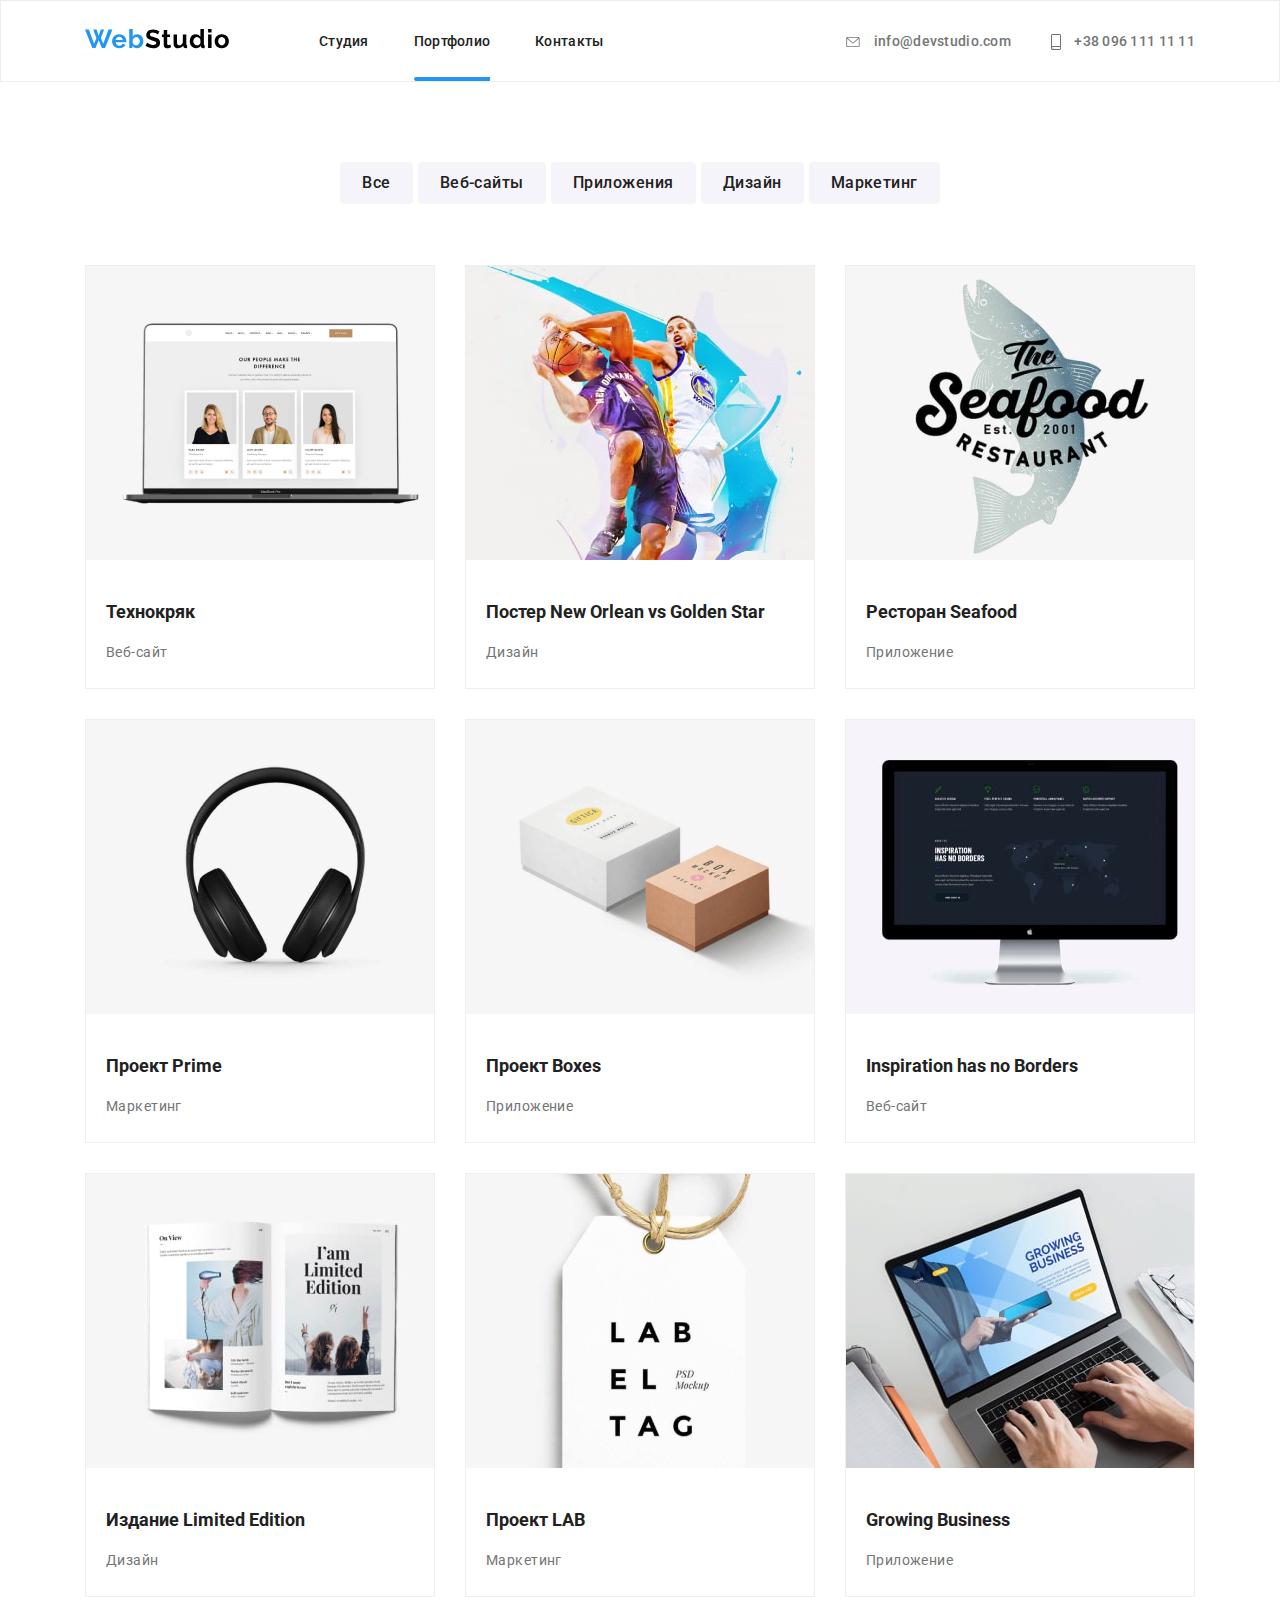
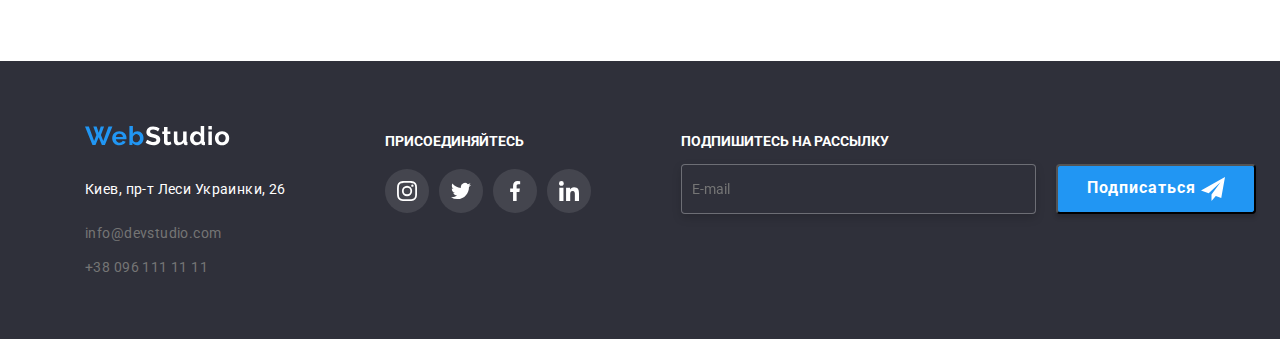
==== commit c7643a3b: "scss" ====
--- a/portfolio.html
+++ b/portfolio.html
@@ -244,7 +244,7 @@
 
         <div class="container-footer">
 
-        <div>
+        <div class="footer-contacts">
 
          <a class="footer-logo" href="./index.html"><img src="./images/WebStudio_footer.svg" alt="логотип"></a>
 
@@ -267,17 +267,19 @@
         </div>
 
         <div class="subscribe">
-            <span>Подпишитесь на рассылку</span>
+            <div class="subscribe-title">Подпишитесь на рассылку</div>
+
                 <div class="footer-subscribe">
                 
                     <form action="">
                     <label class="" for="email"></label> 
                     <input class="" type="email" name="email" id="email" placeholder="E-mail">
                 
+                    </form>          
                     <button class="subscribe-button" tipe="submitt">Подписаться
                         <svg class="subscribe-button-svg" width="24" height="24"> <use href="./svg/symbol-defs.svg#icon-icon-send"></use> </svg>
                     </button>
-                </form>          
+                    
                 </div>
       
         </div>
--- a/css/main.min.css
+++ b/css/main.min.css
@@ -1,2 +1,2 @@
-.container{padding-left:15px;padding-right:15px;margin-left:auto;margin-right:auto}@media screen and (min-width: 480px){.container{width:480px}}@media screen and (min-width: 768px){.container{width:768px}}@media screen and (min-width: 1140px){.container{width:1140px}}*,*::before,*::after{-webkit-box-sizing:border-box;box-sizing:border-box}html{-webkit-box-sizing:border-box;box-sizing:border-box}.list{display:block;text-align:center;padding:0px;margin:0px;-webkit-box-align:center;-ms-flex-align:center;align-items:center}@media screen and (min-width: 480px){.list{display:-webkit-box;display:-ms-flexbox;display:flex}}ul{list-style:none}header{background-color:#fff;border:1px;border:1px solid #ECECEC;position:relative}.menu-container a{color:#212121;font-weight:500;font-size:14px;line-height:16px;letter-spacing:0.02em;text-decoration:none;-webkit-transition-property:color;transition-property:color;-webkit-transition-duration:250ms;transition-duration:250ms;-webkit-transition-timing-function:cubic-bezier(0.4, 0, 0.2, 1);transition-timing-function:cubic-bezier(0.4, 0, 0.2, 1)}.header .nav{display:-webkit-box;display:-ms-flexbox;display:flex;-webkit-box-align:center;-ms-flex-align:center;align-items:center;-webkit-box-pack:justify;-ms-flex-pack:justify;justify-content:space-between;min-height:60px}@media screen and (min-width: 768px){.header .nav{min-height:80px}}.menu-button{display:-webkit-inline-box;display:-ms-inline-flexbox;display:inline-flex;margin:0;padding:0;border:none;background-color:transparent}@media screen and (min-width: 768px){.menu-button{display:none}}.menu-button:hover,.menu-button:focus{fill:#2196F3}.menu-button .icon-cross{display:none}.menu-button.is-open .icon-cross{display:block}.menu-button.is-open .icon-menu{display:none}.menu-container{text-align:center;background-color:#fff}@media screen and (max-width: 767px){.menu-container{display:none;position:absolute;top:100%;left:0;width:100%}.menu-container.is-open{display:block}}@media screen and (min-width: 768px){.menu-container{display:-webkit-box;display:-ms-flexbox;display:flex;-webkit-box-pack:justify;-ms-flex-pack:justify;justify-content:space-between;-webkit-box-align:baseline;-ms-flex-align:baseline;align-items:baseline;-webkit-box-flex:1;-ms-flex-positive:1;flex-grow:1}}.navigation,.contacts{width:100%}.current{color:#2196F3;position:relative}.current::after{content:"";bottom:-5px;position:absolute;background-repeat:no-repeat;display:block;height:4px;width:100%}@media screen and (min-width: 768px){.current::after{bottom:-32px;display:block}}.studio::after{background-image:url(../svg/hover-studio.svg)}.portfolio::after{background-image:url(../svg/hover-portfolio.svg)}.header-list{padding:0px;margin-top:60px;margin-bottom:60px}@media screen and (min-width: 768px){.header-list{display:-webkit-box;display:-ms-flexbox;display:flex;-webkit-box-align:baseline;-ms-flex-align:baseline;align-items:baseline;-webkit-box-pack:center;-ms-flex-pack:center;justify-content:center;padding-left:90px;margin:0px}}@media screen and (min-width: 1140px){.header-list{-webkit-box-pack:start;-ms-flex-pack:start;justify-content:flex-start}}@media screen and (min-width: 768px){.header-list a{position:relative}}.header-list .item{margin-right:0px;margin-bottom:30px}@media screen and (min-width: 768px){.header-list .item{margin-right:45px;margin-bottom:0px}}.header-list .item:last-child{margin:0px}.header-adres{padding:0px;margin-top:60px;margin-bottom:60px;color:#757575}@media screen and (min-width: 768px){.header-adres{display:-webkit-box;display:-ms-flexbox;display:flex;-webkit-box-align:baseline;-ms-flex-align:baseline;align-items:baseline;-webkit-box-pack:center;-ms-flex-pack:center;justify-content:center;margin:0px}}@media screen and (min-width: 1140px){.header-adres{-webkit-box-pack:end;-ms-flex-pack:end;justify-content:flex-end}}.header-adres .email-phone{color:#757575;font-weight:500}.header-adres .item{color:#757575}@media screen and (max-width: 767px){.header-adres .item{margin-bottom:15px}}@media screen and (min-width: 768px){.header-adres .item+.item{margin-left:40px}}.envelope{width:16px;height:10px;margin-right:10px;vertical-align:middle;fill:currentColor;-webkit-transition-property:fill;transition-property:fill;-webkit-transition-duration:250ms;transition-duration:250ms;-webkit-transition-timing-function:cubic-bezier(0.4, 0, 0.2, 1);transition-timing-function:cubic-bezier(0.4, 0, 0.2, 1)}.phone-icon{width:10px;height:16px;margin-right:10px;vertical-align:middle;fill:currentColor;-webkit-transition-property:fill;transition-property:fill;-webkit-transition-duration:250ms;transition-duration:250ms;-webkit-transition-timing-function:cubic-bezier(0.4, 0, 0.2, 1);transition-timing-function:cubic-bezier(0.4, 0, 0.2, 1)}.header a:hover,.header a:hover svg,.header a:focus,.header a:focus svg{color:#2196F3;fill:#2196F3}body{margin:0;background:#fff;font-family:Roboto;font-style:normal;color:#757575}h1{font-weight:900;font-size:26px;text-transform:uppercase;line-height:60px;color:#fff;text-align:center;margin:0%;letter-spacing:0.06em}@media screen and (min-width: 768px){h1{font-size:44px}}h2{color:#212121;text-align:center;font-weight:bold;font-size:36px;line-height:42px;margin:0%}h3{color:#212121;margin:0%;padding-bottom:10px;text-align:center}.main-banner{background-size:cover;background-repeat:no-repeat;background-image:-webkit-gradient(linear, left top, right top, from(rgba(47,48,58,0.4)), to(rgba(47,48,58,0.4))),url(../images/main_banner.jpg);background-image:linear-gradient(to right, rgba(47,48,58,0.4), rgba(47,48,58,0.4)),url(../images/main_banner.jpg);height:600px;text-align:center;padding-top:200px;padding-bottom:200px;margin:0%}@media screen and (max-width: 480px){.main-banner{display:block;height:400px;padding-top:120px;padding-bottom:120px;width:480px}}.to-order{display:inline-block;background:#2196F3;padding:0;-webkit-box-shadow:0px 4px 4px rgba(0,0,0,0.15);box-shadow:0px 4px 4px rgba(0,0,0,0.15);border-radius:4px;color:#fff;text-align:center;font-style:normal;font-weight:bold;font-size:16px;height:50px;min-width:200px;margin-top:30px}.to-order:hover,.to-order:focus{cursor:pointer}.what-we-do{display:none}@media screen and (min-width: 1140px){.what-we-do{display:block}}.what-we-do-title{padding-bottom:25px}@media screen and (min-width: 1140px){.what-we-do-title{padding-bottom:50px}}.project-item-link{text-decoration:none;margin:0px;padding:0px;display:-webkit-box;display:-ms-flexbox;display:flex}.project-thumb{position:relative}.project-thumb::before{display:inline-block;content:"";position:absolute;bottom:0;left:0;width:100%;height:70px;background:rgba(47,48,58,0.8);opacity:1}.product-actions{position:absolute;width:100%;bottom:19px;left:50%;-webkit-transform:translate(-50%, -50%);transform:translate(-50%, -50%);color:#fff;font-weight:bold;font-size:14px;line-height:16px;letter-spacing:0.03em;text-align:center;text-transform:uppercase}.backdrop{padding:15px;-webkit-transition-property:opacity;transition-property:opacity;-webkit-transition-duration:250ms;transition-duration:250ms;-webkit-transition-timing-function:cubic-bezier(0.4, 0, 0.2, 1);transition-timing-function:cubic-bezier(0.4, 0, 0.2, 1);position:fixed;top:0;left:0;z-index:5;background-color:rgba(0,0,0,0.2);width:100%;height:100%;opacity:1;overflow-y:scroll}@media (min-width: 768px){.backdrop{padding:0px}}.backdrop.is-hidden{opacity:0;pointer-events:none;display:none}.backdrop.is-hidden .modal{-webkit-transform:translate(-50%, -50%) scale(0.7);transform:translate(-50%, -50%) scale(0.7)}.modal{margin-top:70px;background-color:#fff;border-radius:5px;max-width:450px;min-height:610px;-webkit-transition:-webkit-transform 250ms cubic-bezier(0.4, 0, 0.2, 1);transition:-webkit-transform 250ms cubic-bezier(0.4, 0, 0.2, 1);transition:transform 250ms cubic-bezier(0.4, 0, 0.2, 1);transition:transform 250ms cubic-bezier(0.4, 0, 0.2, 1), -webkit-transform 250ms cubic-bezier(0.4, 0, 0.2, 1)}@media (min-width: 768px){.modal{position:absolute;margin-top:0px;-webkit-transform:translate(-50%, -50%) scale(1);transform:translate(-50%, -50%) scale(1);left:50%;top:70%;display:inline-block;min-height:590px}}@media (min-width: 768px) and (min-width: 1140px){.modal{-webkit-transform:translate(-50%, -50%) scale(1);transform:translate(-50%, -50%) scale(1);max-width:530px;left:50%;top:50%}}.close-modal{position:absolute;right:20px;top:90px;border:1px solid rgba(0,0,0,0.1);-webkit-box-sizing:border-box;box-sizing:border-box;border-radius:50%;background-color:#fff;background-repeat:no-repeat;background-position:center;width:30px;height:30px}@media (min-width: 768px){.close-modal{right:8px;top:8px}}.close-modal:hover{cursor:pointer;fill:#2196F3}.close-modal-svg{-webkit-transition-property:fill;transition-property:fill;-webkit-transition-duration:250ms;transition-duration:250ms;-webkit-transition-timing-function:cubic-bezier(0.4, 0, 0.2, 1);transition-timing-function:cubic-bezier(0.4, 0, 0.2, 1);position:absolute;top:6px;right:5px}.form-modal{outline:1px;margin-left:auto;margin-right:auto;padding-right:40px;padding-left:40px;padding-top:40px;padding-bottom:40px;font-weight:normal;font-size:12px;line-height:14px;letter-spacing:0.01em;color:#757575}.form-input:focus ~ .modal-svg{fill:#2196F3}.form-label+.form-input:focus{border-color:#2196F3;cursor:pointer}.form-modal-title{margin-bottom:12px;font-weight:bold;font-size:20px;line-height:23px;text-align:center;letter-spacing:0.03em;color:#212121}.form-field{position:relative;outline:1px;margin-bottom:10px;display:-webkit-box;display:-ms-flexbox;display:flex;-webkit-box-orient:vertical;-webkit-box-direction:normal;-ms-flex-direction:column;flex-direction:column;text-align:left}.form-field label{margin-bottom:4px;font-weight:normal;font-size:12px;line-height:14px;letter-spacing:0.01em;color:#757575}.form-field input{padding-left:40px}.form-field textarea{padding-left:16px;padding-right:16px;padding-top:12px;padding-bottom:12px;font-size:16px;height:120px}.form-field textarea::-webkit-input-placeholder{font-size:12px;color:rgba(117,117,117,0.5);font-weight:normal}.form-field textarea:-ms-input-placeholder{font-size:12px;color:rgba(117,117,117,0.5);font-weight:normal}.form-field textarea::-ms-input-placeholder{font-size:12px;color:rgba(117,117,117,0.5);font-weight:normal}.form-field textarea::placeholder{font-size:12px;color:rgba(117,117,117,0.5);font-weight:normal}.form-input{-webkit-transition-property:border-color;transition-property:border-color;-webkit-transition-duration:250ms;transition-duration:250ms;-webkit-transition-timing-function:cubic-bezier(0.4, 0, 0.2, 1);transition-timing-function:cubic-bezier(0.4, 0, 0.2, 1);outline:none;position:relative;margin:0;padding:0;border:1px solid rgba(33,33,33,0.2);border-radius:4px;height:40px}.comment-input{margin:0;padding:0;border:1px solid rgba(33,33,33,0.2);border-radius:4px}.checkbox-field{margin-top:20px;margin-bottom:30px;position:relative;outline:1px;font-size:12px}@media (min-width: 1140px){.checkbox-field{font-size:14px}}.checkbox-icon{display:inline-block;margin-right:5px;width:16px;height:15px;border:2px solid black;border-radius:2px}.checkbox-label{display:-webkit-box;display:-ms-flexbox;display:flex;-webkit-box-align:center;-ms-flex-align:center;align-items:center}.checkbox-label a{margin-left:2px;text-decoration:none;text-decoration:underline;color:#2196F3}.checkbox{-webkit-appearance:none;-moz-appearance:none;appearance:none;outline:none}.checkbox:checked+.checkbox-icon{background-color:#2196F3;border-color:#2196F3;background-image:url(../svg/icon\check\no\color.svg);background-size:contain;background-origin:border-box}.button-modal{display:inline-block;background:#2196F3;padding:0;-webkit-box-shadow:0px 4px 4px rgba(0,0,0,0.15);box-shadow:0px 4px 4px rgba(0,0,0,0.15);border-radius:4px;font-weight:bold;font-size:16px;-webkit-box-align:center;-ms-flex-align:center;align-items:center;text-align:center;letter-spacing:0.06em;color:#fff;height:50px;min-width:200px}.button-modal:hover{cursor:pointer}.modal-svg{-webkit-transition-property:fill;transition-property:fill;-webkit-transition-duration:250ms;transition-duration:250ms;-webkit-transition-timing-function:cubic-bezier(0.4, 0, 0.2, 1);transition-timing-function:cubic-bezier(0.4, 0, 0.2, 1);position:absolute;top:30px;margin-left:10px;fill:#212121;vertical-align:middle}.our-clients{padding-top:60px;padding-bottom:60px}@media screen and (min-width: 768px){.our-clients{padding-top:95px;padding-bottom:95px}}.our-clients-title{padding-bottom:20px}@media screen and (min-width: 1140px){.our-clients-title{padding-bottom:45px}}.clients{display:-webkit-box;display:-ms-flexbox;display:flex;padding:0px;margin:0px;-ms-flex-wrap:wrap;flex-wrap:wrap;margin:-15px}.clients-item{width:calc((100% - 4 * 15px) / 2);margin:15px}@media screen and (min-width: 768px){.clients-item{width:calc((100% - 6 * 15px) / 3);margin:15px}}@media screen and (min-width: 1140px){.clients-item{width:calc((100% - 12 * 15px) / 6);margin:15px}}.clients-item a{display:-webkit-box;display:-ms-flexbox;display:flex;-webkit-box-align:center;-ms-flex-align:center;align-items:center;-webkit-box-pack:center;-ms-flex-pack:center;justify-content:center;height:90px;border:1px solid;border-color:#AFB1B8;border-radius:4px;-webkit-transition-property:border-color;transition-property:border-color;-webkit-transition-duration:250ms;transition-duration:250ms;-webkit-transition-timing-function:cubic-bezier(0.4, 0, 0.2, 1);transition-timing-function:cubic-bezier(0.4, 0, 0.2, 1)}.clients-item a:hover,.clients-item a:hover svg,.clients-item a:focus,.clients-item a:focus svg{border-color:#2196F3;fill:#2196F3}.clients-icon{fill:#AFB1B8;-webkit-transition-property:fill;transition-property:fill;-webkit-transition-duration:250ms;transition-duration:250ms;-webkit-transition-timing-function:cubic-bezier(0.4, 0, 0.2, 1);transition-timing-function:cubic-bezier(0.4, 0, 0.2, 1)}.our-team{background:#fff;font-weight:normal;font-size:16px;line-height:19px;text-align:center;padding-top:60px;padding-bottom:60px}@media screen and (min-width: 1140px){.our-team{padding-top:90px;padding-bottom:90px}}.our-team-title{padding-bottom:25px}@media screen and (min-width: 1140px){.our-team-title{padding-bottom:50px}}.our-team-set{display:block}@media screen and (min-width: 768px){.our-team-set{display:-webkit-box;display:-ms-flexbox;display:flex;-ms-flex-wrap:wrap;flex-wrap:wrap;margin:-15px}}.team-player{letter-spacing:0.03em;font-weight:500;font-size:16px;line-height:19px;text-align:center;padding-top:30px}.team-player-item{background-color:#fff;border-color:#212121;border-radius:0px 0px 4px 4px;-webkit-box-shadow:0px 1px 3px rgba(0,0,0,0.12),0px 1px 1px rgba(0,0,0,0.14),0px 2px 1px rgba(0,0,0,0.2);box-shadow:0px 1px 3px rgba(0,0,0,0.12),0px 1px 1px rgba(0,0,0,0.14),0px 2px 1px rgba(0,0,0,0.2)}@media screen and (min-width: 768px){.team-player-item{width:calc((100% - 4 * 15px) / 2);margin:15px}}@media screen and (min-width: 1140px){.team-player-item{width:calc((100% - 8 * 15px) / 4);margin:15px}}@media screen and (max-width: 767px){.team-player-item:not(:last-child){margin-bottom:15px}}.team-player-photo{padding:0px}.sosial-media-list{display:-webkit-box;display:-ms-flexbox;display:flex;margin:0px;padding:0px;padding-bottom:30px;-webkit-box-pack:center;-ms-flex-pack:center;justify-content:center}.sosial-media-list a:hover,.sosial-media-list a:focus{background-color:#2196F3;fill:#fff}.sosial-media-item a{display:-webkit-box;display:-ms-flexbox;display:flex;height:44px;width:44px;-webkit-box-align:center;-ms-flex-align:center;align-items:center;border-radius:50%;margin-right:10px;fill:#AFB1B8;-webkit-transition-property:background-color;transition-property:background-color;-webkit-transition-duration:250ms;transition-duration:250ms;-webkit-transition-timing-function:cubic-bezier(0.4, 0, 0.2, 1);transition-timing-function:cubic-bezier(0.4, 0, 0.2, 1)}.media-icon{width:20px;height:20px;margin-left:auto;margin-right:auto;-webkit-transition-property:fill;transition-property:fill;-webkit-transition-duration:250ms;transition-duration:250ms;-webkit-transition-timing-function:cubic-bezier(0.4, 0, 0.2, 1);transition-timing-function:cubic-bezier(0.4, 0, 0.2, 1)}.profession{text-align:center;padding-bottom:25px}p{text-align:left;font-weight:normal;font-size:14px;line-height:24px;letter-spacing:0.03em;color:#757575;margin:0px}@media screen and (max-width: 768px){p{text-align:center}}.features{padding-top:60px;padding-bottom:60px}@media screen and (min-width: 768px){.features{padding-top:64px;padding-bottom:64px}}.features-item-title{font-weight:bold;font-size:14px;line-height:16px;letter-spacing:0.03em;text-transform:uppercase;color:#212121;padding-bottom:10px}@media screen and (min-width: 768px){.features-item-title{text-align:left}}.features-set{display:block}@media screen and (min-width: 768px){.features-set{display:-webkit-box;display:-ms-flexbox;display:flex;-ms-flex-wrap:wrap;flex-wrap:wrap;margin:-15px}}@media screen and (min-width: 768px){.features-set .features-item{width:calc((100% - 4 * 15px) / 2);margin:15px}}@media screen and (min-width: 1140px){.features-set .features-item{width:calc((100% - 8 * 15px) / 4);margin:15px}}@media screen and (max-width: 767px){.features-set .features-item:not(:last-child){margin-bottom:30px}}.features-set .features-item::before{display:block;content:"";height:120px;background-repeat:no-repeat;background-position:center;background-color:#F5F4FA;margin-bottom:30px}.features-set .antena::before{content:"";background-image:url(../svg/antenna.svg)}.features-set .clock::before{content:"";background-image:url(../svg/clock.svg)}.features-set .diagrama::before{content:"";background-image:url(../svg/diagram.svg)}.features-set .astronaut::before{content:"";background-image:url(../svg/astronaut.svg)}.section-projects{background-color:#fff;padding-top:60px;padding-bottom:60px}@media screen and (min-width: 768px){.section-projects{padding-top:64px;padding-bottom:64px}}.projects-set{display:block;font-weight:normal;font-size:16px;line-height:30px;text-align:center;color:#757575;padding-bottom:0px;padding-left:0px;padding-top:45px;margin:0px}@media screen and (min-width: 768px){.projects-set{display:-webkit-box;display:-ms-flexbox;display:flex;-ms-flex-wrap:wrap;flex-wrap:wrap;margin:-15px}}.projects-set a{text-decoration:none}.project-item{background:#fff;border:1px solid #EEEEEE;margin-bottom:0px}@media screen and (min-width: 768px){.project-item{width:calc((100% - 4 * 15px) / 2);margin:15px}}@media screen and (min-width: 1140px){.project-item{width:calc((100% - 6 * 15px) / 3);margin:15px}}@media screen and (max-width: 767px){.project-item:not(:last-child){margin-bottom:30px}}.project-item:not(:last-child):hover,.project-item:not(:last-child):focus{cursor:pointer;-webkit-box-shadow:0px 1px 3px rgba(0,0,0,0.12),0px 1px 1px rgba(0,0,0,0.14),0px 2px 1px rgba(0,0,0,0.2);box-shadow:0px 1px 3px rgba(0,0,0,0.12),0px 1px 1px rgba(0,0,0,0.14),0px 2px 1px rgba(0,0,0,0.2)}.project-item:not(:last-child):hover .project-item-photo::before,.project-item:not(:last-child):focus .project-item-photo::before{-webkit-transform:translateY(0);transform:translateY(0)}.project-item:not(:last-child):hover .overlay,.project-item:not(:last-child):focus .overlay{-webkit-transform:translateY(0);transform:translateY(0)}.project-item .project-name{font-weight:bold;font-size:18px;line-height:36px;color:#212121;text-align:left;padding:0px}.project-item .project-tipe{margin-top:10px}@media screen and (max-width: 768px){.project-item .project-tipe{text-align:left}}.project-item .description{padding:24px 20px 24px 20px}.project-item .project-item-photo{position:relative;margin:0px;padding:0px;overflow:hidden}.project-item .project-item-photo::before{display:inline-block;content:"";position:absolute;top:0;left:0;width:100%;height:100%;background-color:rgba(33,150,243,0.9);opacity:0;-webkit-transform:translateY(100%);transform:translateY(100%);-webkit-transition-duration:250ms;transition-duration:250ms;-webkit-transition-timing-function:cubic-bezier(0.4, 0, 0.2, 1);transition-timing-function:cubic-bezier(0.4, 0, 0.2, 1)}.project-item .project-item-photo:hover::before,.project-item .project-item-photo:focus::before{opacity:1;content:""}.project-item .overlay{position:absolute;top:0;left:0;width:100%;height:100%;opacity:1;-webkit-transform:translateY(100%);transform:translateY(100%);-webkit-transition-duration:250ms;transition-duration:250ms;-webkit-transition-timing-function:cubic-bezier(0.4, 0, 0.2, 1);transition-timing-function:cubic-bezier(0.4, 0, 0.2, 1)}.project-item .project-item-description{position:absolute;top:50%;left:50%;-webkit-transform:translate(-50%, -50%);transform:translate(-50%, -50%);display:-webkit-box;display:-ms-flexbox;display:flex;-webkit-box-align:center;-ms-flex-align:center;align-items:center;opacity:0;width:100%;height:100%;font-weight:normal;font-size:18px;line-height:28px;letter-spacing:0.03em;color:#fff}.project-item .project-item:hover,.project-item .project-item:focus,.project-item .project-item-description:hover{opacity:1}.filter{background-color:#fff;display:block;margin:0px}.filter .item{display:-webkit-box;display:-ms-flexbox;display:flex}.filter .filter-list{display:-webkit-box;display:-ms-flexbox;display:flex;-ms-flex-wrap:wrap;flex-wrap:wrap;-webkit-box-pack:left;-ms-flex-pack:left;justify-content:left;padding:0px}@media screen and (min-width: 768px){.filter .filter-list{-webkit-box-pack:center;-ms-flex-pack:center;justify-content:center;display:inlone}}.filter .item+.item{margin-left:5px}.button{background-color:#F5F4FA;color:#212121;font-weight:500;font-size:16px;line-height:26px;text-align:center;letter-spacing:0.03em;text-decoration:none;border:0px;border-radius:4px;padding-left:22px;padding-right:22px;padding-bottom:8px;padding-top:8px;cursor:pointer;-webkit-transition-property:background-color, color;transition-property:background-color, color;-webkit-transition-duration:250ms;transition-duration:250ms;-webkit-transition-timing-function:cubic-bezier(0.4, 0, 0.2, 1);transition-timing-function:cubic-bezier(0.4, 0, 0.2, 1)}.button:focus,.button:hover{color:#fff;background:#2196F3;font-style:normal;text-align:center}footer{background-color:#2F303A;color:#fff;border:1px}.container-footer{display:block}@media screen and (min-width: 768px){.container-footer{display:-webkit-box;display:-ms-flexbox;display:flex;-webkit-box-orient:horizontal;-webkit-box-direction:normal;-ms-flex-direction:row;flex-direction:row}}footer a{text-decoration:none;display:block;width:100%}.footer-logo{height:31px;display:inline-block;margin-top:60px;margin-bottom:20px;text-align:center}@media screen and (min-width: 768px){.footer-logo{width:145px;display:inline-block}}address{font-style:normal;padding-bottom:60px;display:block}@media screen and (min-width: 768px){address{display:inline-block;min-width:230px}}address p:last-child{margin-top:10px}.email-phone{color:#757575;font-size:14px;font-style:normal;font-weight:normal;line-height:24px;letter-spacing:0.03em;margin-top:10px}.city-adress{color:#fff;padding-bottom:10px}.subscribe{display:block;text-transform:uppercase;font-size:14px;font-weight:bold;line-height:16px;text-align:center;padding-bottom:35px;padding-top:40px}@media screen and (min-width: 768px){.subscribe{display:inline-block;-ms-flex-wrap:wrap;flex-wrap:wrap;width:100%;margin-left:90px;padding-top:72px}}.footer-subscribe{display:block;margin-top:20px}@media screen and (min-width: 768px){.footer-subscribe{text-align:right;display:-webkit-box;display:-ms-flexbox;display:flex;-webkit-box-pack:end;-ms-flex-pack:end;justify-content:flex-end}}.subscribe-button{display:inline-block;background:#2196F3;padding:0;margin:20px;-webkit-box-shadow:0px 4px 4px rgba(0,0,0,0.15);box-shadow:0px 4px 4px rgba(0,0,0,0.15);border-radius:4px;font-weight:bold;font-size:16px;-webkit-box-align:center;-ms-flex-align:center;align-items:center;text-align:center;letter-spacing:0.06em;color:#fff;height:50px;min-width:200px}@media screen and (min-width: 768px){.subscribe-button{display:block}}@media screen and (min-width: 1140px){.subscribe-button{margin:0px}}.subscribe-button:hover,.subscribe-button:focus{cursor:pointer}.subscribe-button-svg{fill:#fff;vertical-align:middle}.footer-subscribe input{padding:10px;border:1px solid rgba(255,255,255,0.3);background-color:#2F303A;-webkit-filter:drop-shadow(0px 4px 4px rgba(0,0,0,0.15));filter:drop-shadow(0px 4px 4px rgba(0,0,0,0.15));border-radius:4px;width:100%;height:50px;color:#fff}@media screen and (min-width: 768px){.footer-subscribe input{width:355px}}.join{display:block;text-align:center;text-transform:uppercase;font-size:14px;font-weight:bold;line-height:16px}@media screen and (min-width: 480px){.join{display:inline-block;-ms-flex-wrap:wrap;flex-wrap:wrap;min-width:206px;margin-left:70px;padding-top:72px;text-align:left}}.join-us-item{display:inline-block}.media{display:inline-block;-webkit-box-align:center;-ms-flex-align:center;align-items:center;height:44px;width:44px;margin-right:10px;margin-top:20px;background-color:rgba(255,255,255,0.1);background-repeat:no-repeat;background-position:center;background-size:20px;border-radius:50%}.media:hover,.media:focus{background-color:#2196F3;-webkit-transition-duration:250ms;transition-duration:250ms;-webkit-transition-timing-function:cubic-bezier(0.4, 0, 0.2, 1);transition-timing-function:cubic-bezier(0.4, 0, 0.2, 1)}.instagram{background-image:url(../svg/instagram.svg)}.twiter{background-image:url(../svg/twitter.svg)}.facebook{background-image:url(../svg/facebook.svg)}.linkedin{background-image:url(../svg/linkedin.svg)}
+.container{padding-left:15px;padding-right:15px;margin-left:auto;margin-right:auto}@media screen and (min-width: 480px){.container{width:480px}}@media screen and (min-width: 768px){.container{width:768px}}@media screen and (min-width: 1140px){.container{width:1140px}}*,*::before,*::after{-webkit-box-sizing:border-box;box-sizing:border-box}html{-webkit-box-sizing:border-box;box-sizing:border-box}.list{display:block;text-align:center;padding:0px;margin:0px;-webkit-box-align:center;-ms-flex-align:center;align-items:center}@media screen and (min-width: 480px){.list{display:-webkit-box;display:-ms-flexbox;display:flex}}ul{list-style:none}header{background-color:#fff;border:1px;border:1px solid #ECECEC;position:relative}.menu-container a{color:#212121;font-weight:500;font-size:14px;line-height:16px;letter-spacing:0.02em;text-decoration:none;-webkit-transition-property:color;transition-property:color;-webkit-transition-duration:250ms;transition-duration:250ms;-webkit-transition-timing-function:cubic-bezier(0.4, 0, 0.2, 1);transition-timing-function:cubic-bezier(0.4, 0, 0.2, 1)}.header .nav{display:-webkit-box;display:-ms-flexbox;display:flex;-webkit-box-align:center;-ms-flex-align:center;align-items:center;-webkit-box-pack:justify;-ms-flex-pack:justify;justify-content:space-between;min-height:60px}@media screen and (min-width: 768px){.header .nav{min-height:80px}}.menu-button{display:-webkit-inline-box;display:-ms-inline-flexbox;display:inline-flex;margin:0;padding:0;border:none;background-color:transparent}@media screen and (min-width: 768px){.menu-button{display:none}}.menu-button:hover,.menu-button:focus{fill:#2196F3}.menu-button .icon-cross{display:none}.menu-button.is-open .icon-cross{display:block}.menu-button.is-open .icon-menu{display:none}.menu-container{-webkit-box-align:baseline;-ms-flex-align:baseline;align-items:baseline;-webkit-box-pack:center;-ms-flex-pack:center;justify-content:center;text-align:center;background-color:#fff}@media screen and (max-width: 767px){.menu-container{display:none;position:absolute;top:100%;left:0;width:100%}.menu-container.is-open{display:block}}@media screen and (min-width: 768px){.menu-container{display:-webkit-box;display:-ms-flexbox;display:flex;-webkit-box-pack:justify;-ms-flex-pack:justify;justify-content:space-between;-webkit-box-align:baseline;-ms-flex-align:baseline;align-items:baseline;-webkit-box-flex:1;-ms-flex-positive:1;flex-grow:1}}.navigation,.contacts{width:100%}.current{color:#2196F3;position:relative}.current::after{content:"";bottom:-5px;position:absolute;background-repeat:no-repeat;display:block;height:4px;width:100%}@media screen and (min-width: 768px){.current::after{bottom:-32px;display:block}}.studio::after{background-image:url(../svg/hover-studio.svg)}.portfolio::after{background-image:url(../svg/hover-portfolio.svg)}.header-list{padding:0px;margin-top:60px;margin-bottom:60px}@media screen and (min-width: 768px){.header-list{display:-webkit-box;display:-ms-flexbox;display:flex;-webkit-box-align:baseline;-ms-flex-align:baseline;align-items:baseline;-webkit-box-pack:center;-ms-flex-pack:center;justify-content:center;padding-left:90px;margin:0px}}@media screen and (min-width: 1140px){.header-list{-webkit-box-pack:start;-ms-flex-pack:start;justify-content:flex-start}}@media screen and (min-width: 768px){.header-list a{position:relative}}.header-list .item{margin-right:0px;margin-bottom:30px}@media screen and (min-width: 768px){.header-list .item{margin-right:45px;margin-bottom:0px}}.header-list .item:last-child{margin:0px}.header-adres{padding:0px;margin-top:60px;margin-bottom:60px;color:#757575}@media screen and (min-width: 768px){.header-adres{display:-webkit-box;display:-ms-flexbox;display:flex;-webkit-box-orient:vertical;-webkit-box-direction:normal;-ms-flex-direction:column;flex-direction:column;-webkit-box-align:baseline;-ms-flex-align:baseline;align-items:baseline;-webkit-box-pack:center;-ms-flex-pack:center;justify-content:center;margin:0px;padding-left:50px}}@media screen and (min-width: 1140px){.header-adres{-webkit-box-pack:end;-ms-flex-pack:end;justify-content:flex-end;-webkit-box-orient:horizontal;-webkit-box-direction:normal;-ms-flex-direction:row;flex-direction:row;padding-left:0px}}.header-adres .email-phone{color:#757575;font-weight:500}.header-adres .item{color:#757575}@media screen and (max-width: 767px){.header-adres .item{margin-bottom:15px}}@media screen and (min-width: 1140px){.header-adres .item+.item{margin-left:40px}}.envelope{width:16px;height:10px;margin-right:10px;vertical-align:middle;fill:currentColor;-webkit-transition-property:fill;transition-property:fill;-webkit-transition-duration:250ms;transition-duration:250ms;-webkit-transition-timing-function:cubic-bezier(0.4, 0, 0.2, 1);transition-timing-function:cubic-bezier(0.4, 0, 0.2, 1)}.phone-icon{width:10px;height:16px;margin-right:10px;vertical-align:middle;fill:currentColor;-webkit-transition-property:fill;transition-property:fill;-webkit-transition-duration:250ms;transition-duration:250ms;-webkit-transition-timing-function:cubic-bezier(0.4, 0, 0.2, 1);transition-timing-function:cubic-bezier(0.4, 0, 0.2, 1)}.header a:hover,.header a:hover svg,.header a:focus,.header a:focus svg{color:#2196F3;fill:#2196F3}body{margin:0;background:#fff;font-family:Roboto;font-style:normal;color:#757575}h1{font-weight:900;font-size:26px;text-transform:uppercase;line-height:60px;color:#fff;text-align:center;margin:0%;letter-spacing:0.06em}@media screen and (min-width: 768px){h1{font-size:44px}}h2{color:#212121;text-align:center;font-weight:bold;font-size:36px;line-height:42px;margin:0%}h3{color:#212121;margin:0%;padding-bottom:10px;text-align:center}.main-banner{background-size:cover;background-repeat:no-repeat;background-image:-webkit-gradient(linear, left top, right top, from(rgba(47,48,58,0.4)), to(rgba(47,48,58,0.4))),url(../images/main_banner.jpg);background-image:linear-gradient(to right, rgba(47,48,58,0.4), rgba(47,48,58,0.4)),url(../images/main_banner.jpg);height:600px;text-align:center;padding-top:200px;padding-bottom:200px;margin:0%}@media screen and (max-width: 480px){.main-banner{display:block;height:400px;padding-top:120px;padding-bottom:120px;width:480px}}.to-order{display:inline-block;background:#2196F3;padding:0;-webkit-box-shadow:0px 4px 4px rgba(0,0,0,0.15);box-shadow:0px 4px 4px rgba(0,0,0,0.15);border-radius:4px;color:#fff;text-align:center;font-style:normal;font-weight:bold;font-size:16px;height:50px;min-width:200px;margin-top:30px}.to-order:hover,.to-order:focus{cursor:pointer}.what-we-do{display:none}@media screen and (min-width: 1140px){.what-we-do{display:block}}.what-we-do-title{padding-bottom:25px}@media screen and (min-width: 1140px){.what-we-do-title{padding-bottom:50px}}.project-item-link{text-decoration:none;margin:0px;padding:0px;display:-webkit-box;display:-ms-flexbox;display:flex}.project-thumb{position:relative}.project-thumb::before{display:inline-block;content:"";position:absolute;bottom:0;left:0;width:100%;height:70px;background:rgba(47,48,58,0.8);opacity:1}.product-actions{position:absolute;width:100%;bottom:19px;left:50%;-webkit-transform:translate(-50%, -50%);transform:translate(-50%, -50%);color:#fff;font-weight:bold;font-size:14px;line-height:16px;letter-spacing:0.03em;text-align:center;text-transform:uppercase}.backdrop{padding:15px;-webkit-transition-property:opacity;transition-property:opacity;-webkit-transition-duration:250ms;transition-duration:250ms;-webkit-transition-timing-function:cubic-bezier(0.4, 0, 0.2, 1);transition-timing-function:cubic-bezier(0.4, 0, 0.2, 1);position:fixed;top:0;left:0;z-index:5;background-color:rgba(0,0,0,0.2);width:100%;height:100%;opacity:1;overflow-y:scroll}@media (min-width: 768px){.backdrop{padding:0px}}.backdrop.is-hidden{opacity:0;pointer-events:none;display:none}.backdrop.is-hidden .modal{-webkit-transform:translate(-50%, -50%) scale(0.7);transform:translate(-50%, -50%) scale(0.7)}.modal{margin-top:70px;background-color:#fff;border-radius:5px;max-width:450px;min-height:610px;-webkit-transition:-webkit-transform 250ms cubic-bezier(0.4, 0, 0.2, 1);transition:-webkit-transform 250ms cubic-bezier(0.4, 0, 0.2, 1);transition:transform 250ms cubic-bezier(0.4, 0, 0.2, 1);transition:transform 250ms cubic-bezier(0.4, 0, 0.2, 1), -webkit-transform 250ms cubic-bezier(0.4, 0, 0.2, 1)}@media (min-width: 768px){.modal{position:absolute;margin-top:0px;-webkit-transform:translate(-50%, -50%) scale(1);transform:translate(-50%, -50%) scale(1);left:45%;top:60%;display:inline-block;min-height:590px}}@media (min-width: 768px) and (min-width: 1140px){.modal{-webkit-transform:translate(-50%, -50%) scale(1);transform:translate(-50%, -50%) scale(1);max-width:530px;left:50%;top:50%}}.close-modal{position:absolute;right:20px;top:90px;border:1px solid rgba(0,0,0,0.1);-webkit-box-sizing:border-box;box-sizing:border-box;border-radius:50%;background-color:#fff;background-repeat:no-repeat;background-position:center;width:30px;height:30px}@media (min-width: 768px){.close-modal{right:8px;top:8px}}.close-modal:hover{cursor:pointer;fill:#2196F3}.close-modal-svg{-webkit-transition-property:fill;transition-property:fill;-webkit-transition-duration:250ms;transition-duration:250ms;-webkit-transition-timing-function:cubic-bezier(0.4, 0, 0.2, 1);transition-timing-function:cubic-bezier(0.4, 0, 0.2, 1);position:absolute;top:6px;right:5px}.form-modal{outline:1px;margin-left:auto;margin-right:auto;padding-right:40px;padding-left:40px;padding-top:40px;padding-bottom:40px;font-weight:normal;font-size:12px;line-height:14px;letter-spacing:0.01em;color:#757575}.form-input:focus ~ .modal-svg{fill:#2196F3}.form-label+.form-input:focus{border-color:#2196F3;cursor:pointer}.form-modal-title{margin-bottom:12px;font-weight:bold;font-size:20px;line-height:23px;text-align:center;letter-spacing:0.03em;color:#212121}.form-field{position:relative;outline:1px;margin-bottom:10px;display:-webkit-box;display:-ms-flexbox;display:flex;-webkit-box-orient:vertical;-webkit-box-direction:normal;-ms-flex-direction:column;flex-direction:column;text-align:left}.form-field label{margin-bottom:4px;font-weight:normal;font-size:12px;line-height:14px;letter-spacing:0.01em;color:#757575}.form-field input{padding-left:40px}.form-field textarea{padding-left:16px;padding-right:16px;padding-top:12px;padding-bottom:12px;font-size:16px;height:120px}.form-field textarea::-webkit-input-placeholder{font-size:12px;color:rgba(117,117,117,0.5);font-weight:normal}.form-field textarea:-ms-input-placeholder{font-size:12px;color:rgba(117,117,117,0.5);font-weight:normal}.form-field textarea::-ms-input-placeholder{font-size:12px;color:rgba(117,117,117,0.5);font-weight:normal}.form-field textarea::placeholder{font-size:12px;color:rgba(117,117,117,0.5);font-weight:normal}.form-input{-webkit-transition-property:border-color;transition-property:border-color;-webkit-transition-duration:250ms;transition-duration:250ms;-webkit-transition-timing-function:cubic-bezier(0.4, 0, 0.2, 1);transition-timing-function:cubic-bezier(0.4, 0, 0.2, 1);outline:none;position:relative;margin:0;padding:0;border:1px solid rgba(33,33,33,0.2);border-radius:4px;height:40px}.comment-input{margin:0;padding:0;border:1px solid rgba(33,33,33,0.2);border-radius:4px}.checkbox-field{margin-top:20px;margin-bottom:30px;position:relative;outline:1px;font-size:12px}@media (min-width: 1140px){.checkbox-field{font-size:14px}}.checkbox-icon{display:inline-block;margin-right:5px;width:16px;height:15px;border:2px solid black;border-radius:2px}.checkbox-label{display:-webkit-box;display:-ms-flexbox;display:flex;-webkit-box-align:center;-ms-flex-align:center;align-items:center}.checkbox-label a{margin-left:2px;text-decoration:none;text-decoration:underline;color:#2196F3}.checkbox{-webkit-appearance:none;-moz-appearance:none;appearance:none;outline:none}.checkbox:checked+.checkbox-icon{background-color:#2196F3;border-color:#2196F3;background-image:url(../svg/icon\check\no\color.svg);background-size:contain;background-origin:border-box}.button-modal{display:inline-block;background:#2196F3;padding:0;-webkit-box-shadow:0px 4px 4px rgba(0,0,0,0.15);box-shadow:0px 4px 4px rgba(0,0,0,0.15);border-radius:4px;font-weight:bold;font-size:16px;-webkit-box-align:center;-ms-flex-align:center;align-items:center;text-align:center;letter-spacing:0.06em;color:#fff;height:50px;min-width:200px}.button-modal:hover{cursor:pointer}.modal-svg{-webkit-transition-property:fill;transition-property:fill;-webkit-transition-duration:250ms;transition-duration:250ms;-webkit-transition-timing-function:cubic-bezier(0.4, 0, 0.2, 1);transition-timing-function:cubic-bezier(0.4, 0, 0.2, 1);position:absolute;top:30px;margin-left:10px;fill:#212121;vertical-align:middle}.our-clients{padding-top:60px;padding-bottom:60px}@media screen and (min-width: 768px){.our-clients{padding-top:95px;padding-bottom:95px}}.our-clients-title{padding-bottom:20px}@media screen and (min-width: 1140px){.our-clients-title{padding-bottom:45px}}.clients{display:-webkit-box;display:-ms-flexbox;display:flex;padding:0px;margin:0px;-ms-flex-wrap:wrap;flex-wrap:wrap;margin:-15px}.clients-item{width:calc((100% - 4 * 15px) / 2);margin:15px}@media screen and (min-width: 768px){.clients-item{width:calc((100% - 6 * 15px) / 3);margin:15px}}@media screen and (min-width: 1140px){.clients-item{width:calc((100% - 12 * 15px) / 6);margin:15px}}.clients-item a{display:-webkit-box;display:-ms-flexbox;display:flex;-webkit-box-align:center;-ms-flex-align:center;align-items:center;-webkit-box-pack:center;-ms-flex-pack:center;justify-content:center;height:90px;border:1px solid;border-color:#AFB1B8;border-radius:4px;-webkit-transition-property:border-color;transition-property:border-color;-webkit-transition-duration:250ms;transition-duration:250ms;-webkit-transition-timing-function:cubic-bezier(0.4, 0, 0.2, 1);transition-timing-function:cubic-bezier(0.4, 0, 0.2, 1)}.clients-item a:hover,.clients-item a:hover svg,.clients-item a:focus,.clients-item a:focus svg{border-color:#2196F3;fill:#2196F3}.clients-icon{fill:#AFB1B8;-webkit-transition-property:fill;transition-property:fill;-webkit-transition-duration:250ms;transition-duration:250ms;-webkit-transition-timing-function:cubic-bezier(0.4, 0, 0.2, 1);transition-timing-function:cubic-bezier(0.4, 0, 0.2, 1)}.our-team{background:#fff;font-weight:normal;font-size:16px;line-height:19px;text-align:center;padding-top:60px;padding-bottom:60px}@media screen and (min-width: 1140px){.our-team{padding-top:90px;padding-bottom:90px}}.our-team-title{padding-bottom:25px}@media screen and (min-width: 1140px){.our-team-title{padding-bottom:50px}}.our-team-set{display:block}@media screen and (min-width: 768px){.our-team-set{display:-webkit-box;display:-ms-flexbox;display:flex;-ms-flex-wrap:wrap;flex-wrap:wrap;margin:-15px}}.team-player{letter-spacing:0.03em;font-weight:500;font-size:16px;line-height:19px;text-align:center;padding-top:30px}.team-player-item{background-color:#fff;border-color:#212121;border-radius:0px 0px 4px 4px;-webkit-box-shadow:0px 1px 3px rgba(0,0,0,0.12),0px 1px 1px rgba(0,0,0,0.14),0px 2px 1px rgba(0,0,0,0.2);box-shadow:0px 1px 3px rgba(0,0,0,0.12),0px 1px 1px rgba(0,0,0,0.14),0px 2px 1px rgba(0,0,0,0.2)}@media screen and (min-width: 768px){.team-player-item{width:calc((100% - 4 * 15px) / 2);margin:15px}}@media screen and (min-width: 1140px){.team-player-item{width:calc((100% - 8 * 15px) / 4);margin:15px}}@media screen and (max-width: 767px){.team-player-item:not(:last-child){margin-bottom:15px}}.team-player-photo{padding:0px}.sosial-media-list{display:-webkit-box;display:-ms-flexbox;display:flex;margin:0px;padding:0px;padding-bottom:30px;-webkit-box-pack:center;-ms-flex-pack:center;justify-content:center}.sosial-media-list a:hover,.sosial-media-list a:focus{background-color:#2196F3;fill:#fff}.sosial-media-item a{display:-webkit-box;display:-ms-flexbox;display:flex;height:44px;width:44px;-webkit-box-align:center;-ms-flex-align:center;align-items:center;border-radius:50%;margin-right:10px;fill:#AFB1B8;-webkit-transition-property:background-color;transition-property:background-color;-webkit-transition-duration:250ms;transition-duration:250ms;-webkit-transition-timing-function:cubic-bezier(0.4, 0, 0.2, 1);transition-timing-function:cubic-bezier(0.4, 0, 0.2, 1)}.media-icon{width:20px;height:20px;margin-left:auto;margin-right:auto;-webkit-transition-property:fill;transition-property:fill;-webkit-transition-duration:250ms;transition-duration:250ms;-webkit-transition-timing-function:cubic-bezier(0.4, 0, 0.2, 1);transition-timing-function:cubic-bezier(0.4, 0, 0.2, 1)}.profession{text-align:center;padding-bottom:25px}p{text-align:left;font-weight:normal;font-size:14px;line-height:24px;letter-spacing:0.03em;color:#757575;margin:0px}@media screen and (max-width: 768px){p{text-align:center}}.features{padding-top:60px;padding-bottom:60px}@media screen and (min-width: 768px){.features{padding-top:64px;padding-bottom:64px}}.features-item-title{font-weight:bold;font-size:14px;line-height:16px;letter-spacing:0.03em;text-transform:uppercase;color:#212121;padding-bottom:10px}@media screen and (min-width: 768px){.features-item-title{text-align:left}}.features-set{display:block}@media screen and (min-width: 768px){.features-set{display:-webkit-box;display:-ms-flexbox;display:flex;-ms-flex-wrap:wrap;flex-wrap:wrap;margin:-15px}}@media screen and (min-width: 768px){.features-set .features-item{width:calc((100% - 4 * 15px) / 2);margin:15px}}@media screen and (min-width: 1140px){.features-set .features-item{width:calc((100% - 8 * 15px) / 4);margin:15px}}@media screen and (max-width: 767px){.features-set .features-item:not(:last-child){margin-bottom:30px}}.features-set .features-item::before{display:block;content:"";height:120px;background-repeat:no-repeat;background-position:center;background-color:#F5F4FA;margin-bottom:30px}.features-set .antena::before{content:"";background-image:url(../svg/antenna.svg)}.features-set .clock::before{content:"";background-image:url(../svg/clock.svg)}.features-set .diagrama::before{content:"";background-image:url(../svg/diagram.svg)}.features-set .astronaut::before{content:"";background-image:url(../svg/astronaut.svg)}.section-projects{background-color:#fff;padding-top:60px;padding-bottom:60px}@media screen and (min-width: 768px){.section-projects{padding-top:64px;padding-bottom:64px}}.projects-set{display:block;font-weight:normal;font-size:16px;line-height:30px;text-align:center;color:#757575;padding-bottom:0px;padding-left:0px;padding-top:45px;margin:0px}@media screen and (min-width: 768px){.projects-set{display:-webkit-box;display:-ms-flexbox;display:flex;-ms-flex-wrap:wrap;flex-wrap:wrap;margin:-15px}}.projects-set a{text-decoration:none}.project-item{background:#fff;border:1px solid #EEEEEE;margin-bottom:0px}@media screen and (min-width: 768px){.project-item{width:calc((100% - 4 * 15px) / 2);margin:15px}}@media screen and (min-width: 1140px){.project-item{width:calc((100% - 6 * 15px) / 3);margin:15px}}@media screen and (max-width: 767px){.project-item:not(:last-child){margin-bottom:30px}}.project-item:not(:last-child):hover,.project-item:not(:last-child):focus{cursor:pointer;-webkit-box-shadow:0px 1px 3px rgba(0,0,0,0.12),0px 1px 1px rgba(0,0,0,0.14),0px 2px 1px rgba(0,0,0,0.2);box-shadow:0px 1px 3px rgba(0,0,0,0.12),0px 1px 1px rgba(0,0,0,0.14),0px 2px 1px rgba(0,0,0,0.2)}.project-item:not(:last-child):hover .project-item-photo::before,.project-item:not(:last-child):focus .project-item-photo::before{-webkit-transform:translateY(0);transform:translateY(0)}.project-item:not(:last-child):hover .overlay,.project-item:not(:last-child):focus .overlay{-webkit-transform:translateY(0);transform:translateY(0)}.project-item .project-name{font-weight:bold;font-size:18px;line-height:36px;color:#212121;text-align:left;padding:0px}.project-item .project-tipe{margin-top:10px}@media screen and (max-width: 768px){.project-item .project-tipe{text-align:left}}.project-item .description{padding:24px 20px 24px 20px}.project-item .project-item-photo{position:relative;margin:0px;padding:0px;overflow:hidden}.project-item .project-item-photo::before{display:inline-block;content:"";position:absolute;top:0;left:0;width:100%;height:100%;background-color:rgba(33,150,243,0.9);opacity:0;-webkit-transform:translateY(100%);transform:translateY(100%);-webkit-transition-duration:250ms;transition-duration:250ms;-webkit-transition-timing-function:cubic-bezier(0.4, 0, 0.2, 1);transition-timing-function:cubic-bezier(0.4, 0, 0.2, 1)}.project-item .project-item-photo:hover::before,.project-item .project-item-photo:focus::before{opacity:1;content:""}.project-item .overlay{position:absolute;top:0;left:0;width:100%;height:100%;opacity:1;-webkit-transform:translateY(100%);transform:translateY(100%);-webkit-transition-duration:250ms;transition-duration:250ms;-webkit-transition-timing-function:cubic-bezier(0.4, 0, 0.2, 1);transition-timing-function:cubic-bezier(0.4, 0, 0.2, 1)}.project-item .project-item-description{position:absolute;top:50%;left:50%;-webkit-transform:translate(-50%, -50%);transform:translate(-50%, -50%);display:-webkit-box;display:-ms-flexbox;display:flex;-webkit-box-align:center;-ms-flex-align:center;align-items:center;opacity:0;width:100%;height:100%;font-weight:normal;font-size:18px;line-height:28px;letter-spacing:0.03em;color:#fff}.project-item .project-item:hover,.project-item .project-item:focus,.project-item .project-item-description:hover{opacity:1}.filter{background-color:#fff;display:block;margin:0px}.filter .item{display:-webkit-box;display:-ms-flexbox;display:flex}.filter .filter-list{display:-webkit-box;display:-ms-flexbox;display:flex;-ms-flex-wrap:wrap;flex-wrap:wrap;-webkit-box-pack:left;-ms-flex-pack:left;justify-content:left;padding:0px}@media screen and (min-width: 768px){.filter .filter-list{-webkit-box-pack:center;-ms-flex-pack:center;justify-content:center;display:inlone}}.filter .item+.item{margin-left:5px}.button{background-color:#F5F4FA;color:#212121;font-weight:500;font-size:16px;line-height:26px;text-align:center;letter-spacing:0.03em;text-decoration:none;border:0px;border-radius:4px;padding-left:22px;padding-right:22px;padding-bottom:8px;padding-top:8px;cursor:pointer;-webkit-transition-property:background-color, color;transition-property:background-color, color;-webkit-transition-duration:250ms;transition-duration:250ms;-webkit-transition-timing-function:cubic-bezier(0.4, 0, 0.2, 1);transition-timing-function:cubic-bezier(0.4, 0, 0.2, 1)}.button:focus,.button:hover{color:#fff;background:#2196F3;font-style:normal;text-align:center}footer{background-color:#2F303A;color:#fff;border:1px}.container-footer{display:inline-block;margin-left:auto;margin-right:auto;width:100%}@media screen and (min-width: 768px){.container-footer{display:-webkit-box;display:-ms-flexbox;display:flex;-webkit-box-align:baseline;-ms-flex-align:baseline;align-items:baseline;-ms-flex-wrap:wrap;flex-wrap:wrap;width:auto}}@media screen and (min-width: 1140px){.container-footer{display:-webkit-box;display:-ms-flexbox;display:flex;-ms-flex-wrap:nowrap;flex-wrap:nowrap;-webkit-box-orient:horizontal;-webkit-box-direction:normal;-ms-flex-direction:row;flex-direction:row}}footer a{text-decoration:none;display:block;width:100%}.footer-logo{height:31px;display:block;margin-top:60px;margin-bottom:20px;text-align:center}@media screen and (min-width: 768px){.footer-logo{width:145px;display:block}}.footer-contacts{display:inline-block;margin-left:auto;margin-right:auto;width:100%;text-align:center}@media screen and (min-width: 768px){.footer-contacts{width:auto}}address{font-style:normal;padding-bottom:60px;display:block}@media screen and (min-width: 1140px){address{display:inline-block;min-width:230px}}address p:last-child{margin-top:10px}.email-phone{color:#757575;font-size:14px;font-style:normal;font-weight:normal;line-height:24px;letter-spacing:0.03em;margin-top:10px}.city-adress{color:#fff;padding-bottom:10px}.subscribe{display:inline-block;margin-left:auto;margin-right:auto;width:100%;text-transform:uppercase;font-size:14px;font-weight:bold;line-height:16px;text-align:center;padding-bottom:35px;padding-top:40px}@media screen and (min-width: 1140px){.subscribe{text-align:left;-ms-flex-wrap:wrap;flex-wrap:wrap;width:100%;margin-left:90px;padding-top:72px;padding-bottom:0px}}.subscribe .subscribe-title{padding-bottom:15px}.footer-subscribe{display:block;margin-top:20px;-webkit-box-pack:center;-ms-flex-pack:center;justify-content:center}@media screen and (min-width: 1140px){.footer-subscribe{display:-webkit-box;display:-ms-flexbox;display:flex;text-align:right;-webkit-box-pack:justify;-ms-flex-pack:justify;justify-content:space-between;margin:0px;-webkit-box-align:start;-ms-flex-align:start;align-items:flex-start}}.subscribe-button{display:inline-block;background:#2196F3;-webkit-box-pack:center;-ms-flex-pack:center;justify-content:center;margin:20px;-webkit-box-shadow:0px 4px 4px rgba(0,0,0,0.15);box-shadow:0px 4px 4px rgba(0,0,0,0.15);border-radius:4px;font-weight:bold;font-size:16px;-webkit-box-align:center;-ms-flex-align:center;align-items:center;text-align:center;letter-spacing:0.06em;color:#fff;height:50px;min-width:200px}@media screen and (min-width: 1140px){.subscribe-button{margin:0px;margin-left:20px;padding:0px}}.subscribe-button:hover,.subscribe-button:focus{cursor:pointer}.subscribe-button-svg{fill:#fff;vertical-align:middle}.footer-subscribe input{padding:10px;border:1px solid rgba(255,255,255,0.3);background-color:#2F303A;-webkit-filter:drop-shadow(0px 4px 4px rgba(0,0,0,0.15));filter:drop-shadow(0px 4px 4px rgba(0,0,0,0.15));border-radius:4px;width:100%;height:50px;color:#fff}@media screen and (min-width: 768px){.footer-subscribe input{width:355px}}.join{display:inline-block;margin-left:auto;margin-right:auto;width:100%;text-align:center;text-transform:uppercase;font-size:14px;font-weight:bold;line-height:16px}@media screen and (min-width: 768px){.join{width:auto}}@media screen and (min-width: 1140px){.join{display:inline-block;-ms-flex-wrap:wrap;flex-wrap:wrap;min-width:206px;margin-left:70px;padding-top:72px;text-align:left;width:auto}}.join .join-us{display:block}@media screen and (min-width: 768px){.join .join-us{display:-webkit-box;display:-ms-flexbox;display:flex}}.join-us-item{display:inline-block}.media{display:inline-block;-webkit-box-align:center;-ms-flex-align:center;align-items:center;height:44px;width:44px;margin-right:10px;margin-top:20px;background-color:rgba(255,255,255,0.1);background-repeat:no-repeat;background-position:center;background-size:20px;border-radius:50%}.media:hover,.media:focus{background-color:#2196F3;-webkit-transition-duration:250ms;transition-duration:250ms;-webkit-transition-timing-function:cubic-bezier(0.4, 0, 0.2, 1);transition-timing-function:cubic-bezier(0.4, 0, 0.2, 1)}.instagram{background-image:url(../svg/instagram.svg)}.twiter{background-image:url(../svg/twitter.svg)}.facebook{background-image:url(../svg/facebook.svg)}.linkedin{background-image:url(../svg/linkedin.svg)}
 /*# sourceMappingURL=main.min.css.map */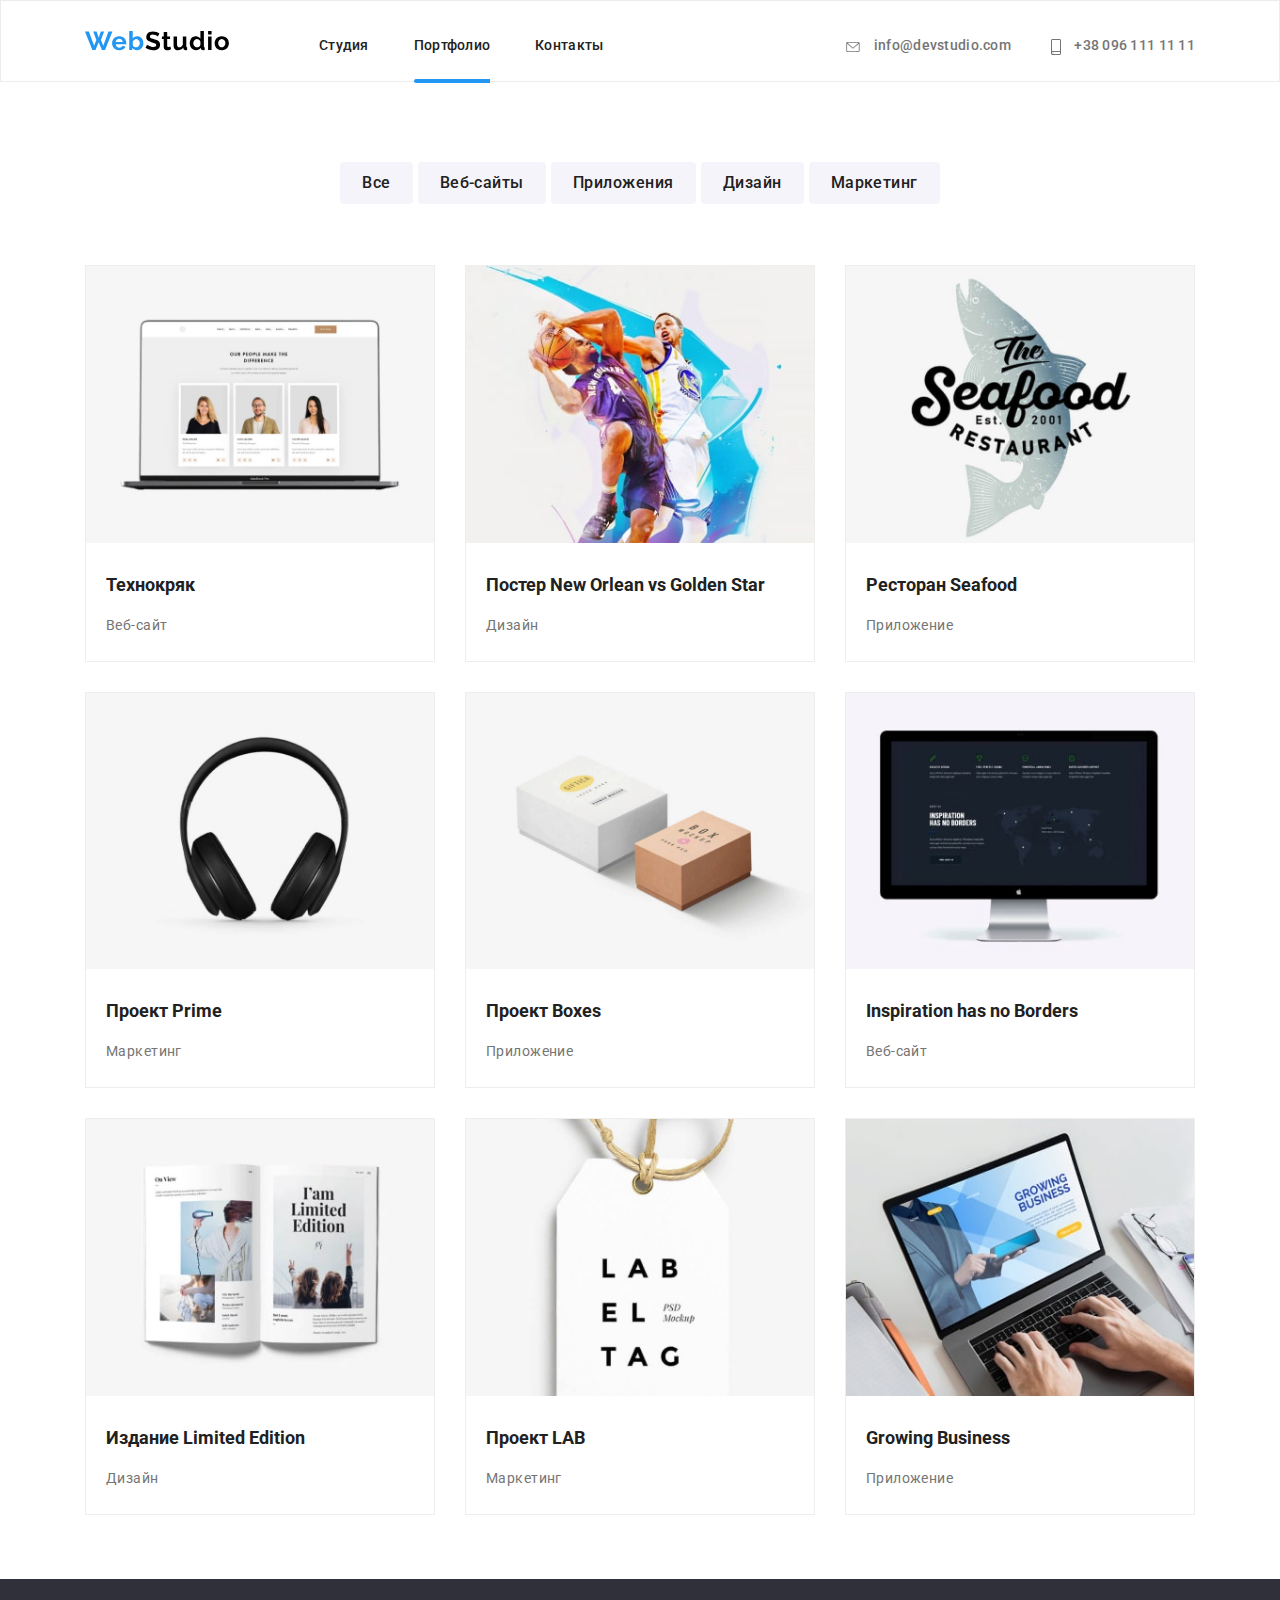
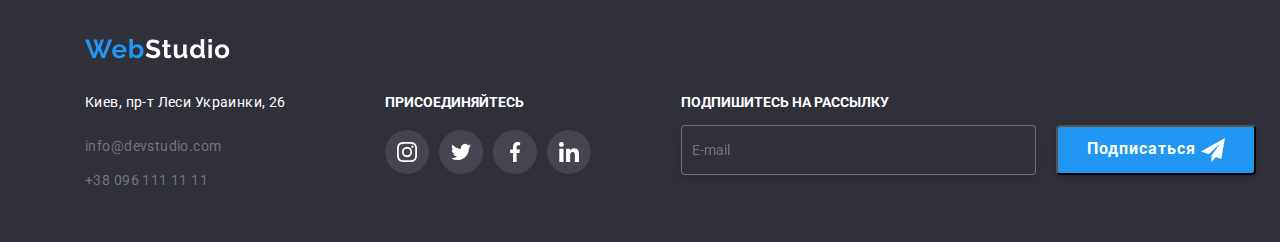
==== commit 929b7cf2: "scss" ====
--- a/portfolio.html
+++ b/portfolio.html
@@ -99,7 +99,7 @@
             <li class="project-item">
             <a href=""> 
                 <div class="project-item-photo">
-                <img src="./images/Технокряк.jpg" alt="Технокряк" width="370"> 
+                <img src="./images/Технокряк.jpg" alt="Технокряк" > 
                    <div class="overlay">
                         <div class="project-item-description">Технокряк это современная площадка распространения коронавируса. Компании используют эту платформу для цифрового шпионажа и атак на защищённые сервера конкурентов.</div>
                    </div>
@@ -115,7 +115,7 @@
             <li class="project-item">
                <a href="">
                 <div class="project-item-photo">
-                    <img src="./images/Постер_New_Orlean_vs_Golden_Star.jpg" alt="Постер_New_Orlean_vs_Golden_Star" width="370">
+                    <img src="./images/Постер_New_Orlean_vs_Golden_Star.jpg" alt="Постер_New_Orlean_vs_Golden_Star" >
                     <div class="overlay">
                         <div class="project-item-description">Технокряк это современная площадка распространения коронавируса. Компании используют эту платформу для цифрового шпионажа и атак на защищённые сервера конкурентов.</div>
                    </div>
@@ -130,7 +130,7 @@
             <li class="project-item">
                <a href="">
                 <div class="project-item-photo">
-                    <img src="./images/Ресторан_Seafood.jpg" alt="Ресторан_Seafood" width="370">
+                    <img src="./images/Ресторан_Seafood.jpg" alt="Ресторан_Seafood" >
                     <div class="overlay">
                         <div class="project-item-description">Технокряк это современная площадка распространения коронавируса. Компании используют эту платформу для цифрового шпионажа и атак на защищённые сервера конкурентов.</div>
                    </div>
@@ -145,7 +145,7 @@
             <li class="project-item">
                 <a href="">
                     <div class="project-item-photo">
-                        <img src="./images/Проект_Prime.jpg" alt="Проект_Prime" width="370">
+                        <img src="./images/Проект_Prime.jpg" alt="Проект_Prime" >
                         <div class="overlay">
                             <div class="project-item-description">Технокряк это современная площадка распространения коронавируса. Компании используют эту платформу для цифрового шпионажа и атак на защищённые сервера конкурентов.</div>
                        </div>
@@ -160,7 +160,7 @@
             <li class="project-item">
                 <a href="">
                     <div class="project-item-photo">
-                        <img src="./images/Проект_Boxes.jpg" alt="Проект_Boxes" width="370">
+                        <img src="./images/Проект_Boxes.jpg" alt="Проект_Boxes" >
                         <div class="overlay">
                             <div class="project-item-description">Технокряк это современная площадка распространения коронавируса. Компании используют эту платформу для цифрового шпионажа и атак на защищённые сервера конкурентов.</div>
                        </div>
@@ -175,7 +175,7 @@
             <li class="project-item">
                 <a href="">
                     <div class="project-item-photo">
-                        <img src="./images/Inspiration_has_no_Borders.jpg" alt="Inspiration_has_no_Borders" width="370">
+                        <img src="./images/Inspiration_has_no_Borders.jpg" alt="Inspiration_has_no_Borders" >
                         <div class="overlay">
                             <div class="project-item-description">Технокряк это современная площадка распространения коронавируса. Компании используют эту платформу для цифрового шпионажа и атак на защищённые сервера конкурентов.</div>
                        </div>
@@ -190,7 +190,7 @@
             <li class="project-item">
                 <a href="">
                     <div class="project-item-photo">
-                        <img src="./images/Издание_Limited_Edition.jpg" alt="Издание_Limited_Edition" width="370">
+                        <img src="./images/Издание_Limited_Edition.jpg" alt="Издание_Limited_Edition" >
                         <div class="overlay">
                             <div class="project-item-description">Технокряк это современная площадка распространения коронавируса. Компании используют эту платформу для цифрового шпионажа и атак на защищённые сервера конкурентов.</div>
                        </div>
@@ -205,7 +205,7 @@
             <li class="project-item">
                <a href="">
                 <div class="project-item-photo">
-                    <img src="./images/Проект_LAB.jpg" alt="Проект_LAB" width="370">
+                    <img src="./images/Проект_LAB.jpg" alt="Проект_LAB" >
                     <div class="overlay">
                         <div class="project-item-description">Технокряк это современная площадка распространения коронавируса. Компании используют эту платформу для цифрового шпионажа и атак на защищённые сервера конкурентов.</div>
                    </div>
@@ -220,7 +220,7 @@
             <li class="project-item">
                 <a href="">
                     <div class="project-item-photo">
-                        <img src="./images/Growing_Business.jpg" alt="Growing_Business" width="370">
+                        <img src="./images/Growing_Business.jpg" alt="Growing_Business" >
                         <div class="overlay">
                             <div class="project-item-description">Технокряк это современная площадка распространения коронавируса. Компании используют эту платформу для цифрового шпионажа и атак на защищённые сервера конкурентов.</div>
                        </div>
--- a/css/main.min.css
+++ b/css/main.min.css
@@ -1,2 +1,2 @@
-.container{padding-left:15px;padding-right:15px;margin-left:auto;margin-right:auto}@media screen and (min-width: 480px){.container{width:480px}}@media screen and (min-width: 768px){.container{width:768px}}@media screen and (min-width: 1140px){.container{width:1140px}}*,*::before,*::after{-webkit-box-sizing:border-box;box-sizing:border-box}html{-webkit-box-sizing:border-box;box-sizing:border-box}.list{display:block;text-align:center;padding:0px;margin:0px;-webkit-box-align:center;-ms-flex-align:center;align-items:center}@media screen and (min-width: 480px){.list{display:-webkit-box;display:-ms-flexbox;display:flex}}ul{list-style:none}header{background-color:#fff;border:1px;border:1px solid #ECECEC;position:relative}.menu-container a{color:#212121;font-weight:500;font-size:14px;line-height:16px;letter-spacing:0.02em;text-decoration:none;-webkit-transition-property:color;transition-property:color;-webkit-transition-duration:250ms;transition-duration:250ms;-webkit-transition-timing-function:cubic-bezier(0.4, 0, 0.2, 1);transition-timing-function:cubic-bezier(0.4, 0, 0.2, 1)}.header .nav{display:-webkit-box;display:-ms-flexbox;display:flex;-webkit-box-align:center;-ms-flex-align:center;align-items:center;-webkit-box-pack:justify;-ms-flex-pack:justify;justify-content:space-between;min-height:60px}@media screen and (min-width: 768px){.header .nav{min-height:80px}}.menu-button{display:-webkit-inline-box;display:-ms-inline-flexbox;display:inline-flex;margin:0;padding:0;border:none;background-color:transparent}@media screen and (min-width: 768px){.menu-button{display:none}}.menu-button:hover,.menu-button:focus{fill:#2196F3}.menu-button .icon-cross{display:none}.menu-button.is-open .icon-cross{display:block}.menu-button.is-open .icon-menu{display:none}.menu-container{-webkit-box-align:baseline;-ms-flex-align:baseline;align-items:baseline;-webkit-box-pack:center;-ms-flex-pack:center;justify-content:center;text-align:center;background-color:#fff}@media screen and (max-width: 767px){.menu-container{display:none;position:absolute;top:100%;left:0;width:100%}.menu-container.is-open{display:block}}@media screen and (min-width: 768px){.menu-container{display:-webkit-box;display:-ms-flexbox;display:flex;-webkit-box-pack:justify;-ms-flex-pack:justify;justify-content:space-between;-webkit-box-align:baseline;-ms-flex-align:baseline;align-items:baseline;-webkit-box-flex:1;-ms-flex-positive:1;flex-grow:1}}.navigation,.contacts{width:100%}.current{color:#2196F3;position:relative}.current::after{content:"";bottom:-5px;position:absolute;background-repeat:no-repeat;display:block;height:4px;width:100%}@media screen and (min-width: 768px){.current::after{bottom:-32px;display:block}}.studio::after{background-image:url(../svg/hover-studio.svg)}.portfolio::after{background-image:url(../svg/hover-portfolio.svg)}.header-list{padding:0px;margin-top:60px;margin-bottom:60px}@media screen and (min-width: 768px){.header-list{display:-webkit-box;display:-ms-flexbox;display:flex;-webkit-box-align:baseline;-ms-flex-align:baseline;align-items:baseline;-webkit-box-pack:center;-ms-flex-pack:center;justify-content:center;padding-left:90px;margin:0px}}@media screen and (min-width: 1140px){.header-list{-webkit-box-pack:start;-ms-flex-pack:start;justify-content:flex-start}}@media screen and (min-width: 768px){.header-list a{position:relative}}.header-list .item{margin-right:0px;margin-bottom:30px}@media screen and (min-width: 768px){.header-list .item{margin-right:45px;margin-bottom:0px}}.header-list .item:last-child{margin:0px}.header-adres{padding:0px;margin-top:60px;margin-bottom:60px;color:#757575}@media screen and (min-width: 768px){.header-adres{display:-webkit-box;display:-ms-flexbox;display:flex;-webkit-box-orient:vertical;-webkit-box-direction:normal;-ms-flex-direction:column;flex-direction:column;-webkit-box-align:baseline;-ms-flex-align:baseline;align-items:baseline;-webkit-box-pack:center;-ms-flex-pack:center;justify-content:center;margin:0px;padding-left:50px}}@media screen and (min-width: 1140px){.header-adres{-webkit-box-pack:end;-ms-flex-pack:end;justify-content:flex-end;-webkit-box-orient:horizontal;-webkit-box-direction:normal;-ms-flex-direction:row;flex-direction:row;padding-left:0px}}.header-adres .email-phone{color:#757575;font-weight:500}.header-adres .item{color:#757575}@media screen and (max-width: 767px){.header-adres .item{margin-bottom:15px}}@media screen and (min-width: 1140px){.header-adres .item+.item{margin-left:40px}}.envelope{width:16px;height:10px;margin-right:10px;vertical-align:middle;fill:currentColor;-webkit-transition-property:fill;transition-property:fill;-webkit-transition-duration:250ms;transition-duration:250ms;-webkit-transition-timing-function:cubic-bezier(0.4, 0, 0.2, 1);transition-timing-function:cubic-bezier(0.4, 0, 0.2, 1)}.phone-icon{width:10px;height:16px;margin-right:10px;vertical-align:middle;fill:currentColor;-webkit-transition-property:fill;transition-property:fill;-webkit-transition-duration:250ms;transition-duration:250ms;-webkit-transition-timing-function:cubic-bezier(0.4, 0, 0.2, 1);transition-timing-function:cubic-bezier(0.4, 0, 0.2, 1)}.header a:hover,.header a:hover svg,.header a:focus,.header a:focus svg{color:#2196F3;fill:#2196F3}body{margin:0;background:#fff;font-family:Roboto;font-style:normal;color:#757575}h1{font-weight:900;font-size:26px;text-transform:uppercase;line-height:60px;color:#fff;text-align:center;margin:0%;letter-spacing:0.06em}@media screen and (min-width: 768px){h1{font-size:44px}}h2{color:#212121;text-align:center;font-weight:bold;font-size:36px;line-height:42px;margin:0%}h3{color:#212121;margin:0%;padding-bottom:10px;text-align:center}.main-banner{background-size:cover;background-repeat:no-repeat;background-image:-webkit-gradient(linear, left top, right top, from(rgba(47,48,58,0.4)), to(rgba(47,48,58,0.4))),url(../images/main_banner.jpg);background-image:linear-gradient(to right, rgba(47,48,58,0.4), rgba(47,48,58,0.4)),url(../images/main_banner.jpg);height:600px;text-align:center;padding-top:200px;padding-bottom:200px;margin:0%}@media screen and (max-width: 480px){.main-banner{display:block;height:400px;padding-top:120px;padding-bottom:120px;width:480px}}.to-order{display:inline-block;background:#2196F3;padding:0;-webkit-box-shadow:0px 4px 4px rgba(0,0,0,0.15);box-shadow:0px 4px 4px rgba(0,0,0,0.15);border-radius:4px;color:#fff;text-align:center;font-style:normal;font-weight:bold;font-size:16px;height:50px;min-width:200px;margin-top:30px}.to-order:hover,.to-order:focus{cursor:pointer}.what-we-do{display:none}@media screen and (min-width: 1140px){.what-we-do{display:block}}.what-we-do-title{padding-bottom:25px}@media screen and (min-width: 1140px){.what-we-do-title{padding-bottom:50px}}.project-item-link{text-decoration:none;margin:0px;padding:0px;display:-webkit-box;display:-ms-flexbox;display:flex}.project-thumb{position:relative}.project-thumb::before{display:inline-block;content:"";position:absolute;bottom:0;left:0;width:100%;height:70px;background:rgba(47,48,58,0.8);opacity:1}.product-actions{position:absolute;width:100%;bottom:19px;left:50%;-webkit-transform:translate(-50%, -50%);transform:translate(-50%, -50%);color:#fff;font-weight:bold;font-size:14px;line-height:16px;letter-spacing:0.03em;text-align:center;text-transform:uppercase}.backdrop{padding:15px;-webkit-transition-property:opacity;transition-property:opacity;-webkit-transition-duration:250ms;transition-duration:250ms;-webkit-transition-timing-function:cubic-bezier(0.4, 0, 0.2, 1);transition-timing-function:cubic-bezier(0.4, 0, 0.2, 1);position:fixed;top:0;left:0;z-index:5;background-color:rgba(0,0,0,0.2);width:100%;height:100%;opacity:1;overflow-y:scroll}@media (min-width: 768px){.backdrop{padding:0px}}.backdrop.is-hidden{opacity:0;pointer-events:none;display:none}.backdrop.is-hidden .modal{-webkit-transform:translate(-50%, -50%) scale(0.7);transform:translate(-50%, -50%) scale(0.7)}.modal{margin-top:70px;background-color:#fff;border-radius:5px;max-width:450px;min-height:610px;-webkit-transition:-webkit-transform 250ms cubic-bezier(0.4, 0, 0.2, 1);transition:-webkit-transform 250ms cubic-bezier(0.4, 0, 0.2, 1);transition:transform 250ms cubic-bezier(0.4, 0, 0.2, 1);transition:transform 250ms cubic-bezier(0.4, 0, 0.2, 1), -webkit-transform 250ms cubic-bezier(0.4, 0, 0.2, 1)}@media (min-width: 768px){.modal{position:absolute;margin-top:0px;-webkit-transform:translate(-50%, -50%) scale(1);transform:translate(-50%, -50%) scale(1);left:45%;top:60%;display:inline-block;min-height:590px}}@media (min-width: 768px) and (min-width: 1140px){.modal{-webkit-transform:translate(-50%, -50%) scale(1);transform:translate(-50%, -50%) scale(1);max-width:530px;left:50%;top:50%}}.close-modal{position:absolute;right:20px;top:90px;border:1px solid rgba(0,0,0,0.1);-webkit-box-sizing:border-box;box-sizing:border-box;border-radius:50%;background-color:#fff;background-repeat:no-repeat;background-position:center;width:30px;height:30px}@media (min-width: 768px){.close-modal{right:8px;top:8px}}.close-modal:hover{cursor:pointer;fill:#2196F3}.close-modal-svg{-webkit-transition-property:fill;transition-property:fill;-webkit-transition-duration:250ms;transition-duration:250ms;-webkit-transition-timing-function:cubic-bezier(0.4, 0, 0.2, 1);transition-timing-function:cubic-bezier(0.4, 0, 0.2, 1);position:absolute;top:6px;right:5px}.form-modal{outline:1px;margin-left:auto;margin-right:auto;padding-right:40px;padding-left:40px;padding-top:40px;padding-bottom:40px;font-weight:normal;font-size:12px;line-height:14px;letter-spacing:0.01em;color:#757575}.form-input:focus ~ .modal-svg{fill:#2196F3}.form-label+.form-input:focus{border-color:#2196F3;cursor:pointer}.form-modal-title{margin-bottom:12px;font-weight:bold;font-size:20px;line-height:23px;text-align:center;letter-spacing:0.03em;color:#212121}.form-field{position:relative;outline:1px;margin-bottom:10px;display:-webkit-box;display:-ms-flexbox;display:flex;-webkit-box-orient:vertical;-webkit-box-direction:normal;-ms-flex-direction:column;flex-direction:column;text-align:left}.form-field label{margin-bottom:4px;font-weight:normal;font-size:12px;line-height:14px;letter-spacing:0.01em;color:#757575}.form-field input{padding-left:40px}.form-field textarea{padding-left:16px;padding-right:16px;padding-top:12px;padding-bottom:12px;font-size:16px;height:120px}.form-field textarea::-webkit-input-placeholder{font-size:12px;color:rgba(117,117,117,0.5);font-weight:normal}.form-field textarea:-ms-input-placeholder{font-size:12px;color:rgba(117,117,117,0.5);font-weight:normal}.form-field textarea::-ms-input-placeholder{font-size:12px;color:rgba(117,117,117,0.5);font-weight:normal}.form-field textarea::placeholder{font-size:12px;color:rgba(117,117,117,0.5);font-weight:normal}.form-input{-webkit-transition-property:border-color;transition-property:border-color;-webkit-transition-duration:250ms;transition-duration:250ms;-webkit-transition-timing-function:cubic-bezier(0.4, 0, 0.2, 1);transition-timing-function:cubic-bezier(0.4, 0, 0.2, 1);outline:none;position:relative;margin:0;padding:0;border:1px solid rgba(33,33,33,0.2);border-radius:4px;height:40px}.comment-input{margin:0;padding:0;border:1px solid rgba(33,33,33,0.2);border-radius:4px}.checkbox-field{margin-top:20px;margin-bottom:30px;position:relative;outline:1px;font-size:12px}@media (min-width: 1140px){.checkbox-field{font-size:14px}}.checkbox-icon{display:inline-block;margin-right:5px;width:16px;height:15px;border:2px solid black;border-radius:2px}.checkbox-label{display:-webkit-box;display:-ms-flexbox;display:flex;-webkit-box-align:center;-ms-flex-align:center;align-items:center}.checkbox-label a{margin-left:2px;text-decoration:none;text-decoration:underline;color:#2196F3}.checkbox{-webkit-appearance:none;-moz-appearance:none;appearance:none;outline:none}.checkbox:checked+.checkbox-icon{background-color:#2196F3;border-color:#2196F3;background-image:url(../svg/icon\check\no\color.svg);background-size:contain;background-origin:border-box}.button-modal{display:inline-block;background:#2196F3;padding:0;-webkit-box-shadow:0px 4px 4px rgba(0,0,0,0.15);box-shadow:0px 4px 4px rgba(0,0,0,0.15);border-radius:4px;font-weight:bold;font-size:16px;-webkit-box-align:center;-ms-flex-align:center;align-items:center;text-align:center;letter-spacing:0.06em;color:#fff;height:50px;min-width:200px}.button-modal:hover{cursor:pointer}.modal-svg{-webkit-transition-property:fill;transition-property:fill;-webkit-transition-duration:250ms;transition-duration:250ms;-webkit-transition-timing-function:cubic-bezier(0.4, 0, 0.2, 1);transition-timing-function:cubic-bezier(0.4, 0, 0.2, 1);position:absolute;top:30px;margin-left:10px;fill:#212121;vertical-align:middle}.our-clients{padding-top:60px;padding-bottom:60px}@media screen and (min-width: 768px){.our-clients{padding-top:95px;padding-bottom:95px}}.our-clients-title{padding-bottom:20px}@media screen and (min-width: 1140px){.our-clients-title{padding-bottom:45px}}.clients{display:-webkit-box;display:-ms-flexbox;display:flex;padding:0px;margin:0px;-ms-flex-wrap:wrap;flex-wrap:wrap;margin:-15px}.clients-item{width:calc((100% - 4 * 15px) / 2);margin:15px}@media screen and (min-width: 768px){.clients-item{width:calc((100% - 6 * 15px) / 3);margin:15px}}@media screen and (min-width: 1140px){.clients-item{width:calc((100% - 12 * 15px) / 6);margin:15px}}.clients-item a{display:-webkit-box;display:-ms-flexbox;display:flex;-webkit-box-align:center;-ms-flex-align:center;align-items:center;-webkit-box-pack:center;-ms-flex-pack:center;justify-content:center;height:90px;border:1px solid;border-color:#AFB1B8;border-radius:4px;-webkit-transition-property:border-color;transition-property:border-color;-webkit-transition-duration:250ms;transition-duration:250ms;-webkit-transition-timing-function:cubic-bezier(0.4, 0, 0.2, 1);transition-timing-function:cubic-bezier(0.4, 0, 0.2, 1)}.clients-item a:hover,.clients-item a:hover svg,.clients-item a:focus,.clients-item a:focus svg{border-color:#2196F3;fill:#2196F3}.clients-icon{fill:#AFB1B8;-webkit-transition-property:fill;transition-property:fill;-webkit-transition-duration:250ms;transition-duration:250ms;-webkit-transition-timing-function:cubic-bezier(0.4, 0, 0.2, 1);transition-timing-function:cubic-bezier(0.4, 0, 0.2, 1)}.our-team{background:#fff;font-weight:normal;font-size:16px;line-height:19px;text-align:center;padding-top:60px;padding-bottom:60px}@media screen and (min-width: 1140px){.our-team{padding-top:90px;padding-bottom:90px}}.our-team-title{padding-bottom:25px}@media screen and (min-width: 1140px){.our-team-title{padding-bottom:50px}}.our-team-set{display:block}@media screen and (min-width: 768px){.our-team-set{display:-webkit-box;display:-ms-flexbox;display:flex;-ms-flex-wrap:wrap;flex-wrap:wrap;margin:-15px}}.team-player{letter-spacing:0.03em;font-weight:500;font-size:16px;line-height:19px;text-align:center;padding-top:30px}.team-player-item{background-color:#fff;border-color:#212121;border-radius:0px 0px 4px 4px;-webkit-box-shadow:0px 1px 3px rgba(0,0,0,0.12),0px 1px 1px rgba(0,0,0,0.14),0px 2px 1px rgba(0,0,0,0.2);box-shadow:0px 1px 3px rgba(0,0,0,0.12),0px 1px 1px rgba(0,0,0,0.14),0px 2px 1px rgba(0,0,0,0.2)}@media screen and (min-width: 768px){.team-player-item{width:calc((100% - 4 * 15px) / 2);margin:15px}}@media screen and (min-width: 1140px){.team-player-item{width:calc((100% - 8 * 15px) / 4);margin:15px}}@media screen and (max-width: 767px){.team-player-item:not(:last-child){margin-bottom:15px}}.team-player-photo{padding:0px}.sosial-media-list{display:-webkit-box;display:-ms-flexbox;display:flex;margin:0px;padding:0px;padding-bottom:30px;-webkit-box-pack:center;-ms-flex-pack:center;justify-content:center}.sosial-media-list a:hover,.sosial-media-list a:focus{background-color:#2196F3;fill:#fff}.sosial-media-item a{display:-webkit-box;display:-ms-flexbox;display:flex;height:44px;width:44px;-webkit-box-align:center;-ms-flex-align:center;align-items:center;border-radius:50%;margin-right:10px;fill:#AFB1B8;-webkit-transition-property:background-color;transition-property:background-color;-webkit-transition-duration:250ms;transition-duration:250ms;-webkit-transition-timing-function:cubic-bezier(0.4, 0, 0.2, 1);transition-timing-function:cubic-bezier(0.4, 0, 0.2, 1)}.media-icon{width:20px;height:20px;margin-left:auto;margin-right:auto;-webkit-transition-property:fill;transition-property:fill;-webkit-transition-duration:250ms;transition-duration:250ms;-webkit-transition-timing-function:cubic-bezier(0.4, 0, 0.2, 1);transition-timing-function:cubic-bezier(0.4, 0, 0.2, 1)}.profession{text-align:center;padding-bottom:25px}p{text-align:left;font-weight:normal;font-size:14px;line-height:24px;letter-spacing:0.03em;color:#757575;margin:0px}@media screen and (max-width: 768px){p{text-align:center}}.features{padding-top:60px;padding-bottom:60px}@media screen and (min-width: 768px){.features{padding-top:64px;padding-bottom:64px}}.features-item-title{font-weight:bold;font-size:14px;line-height:16px;letter-spacing:0.03em;text-transform:uppercase;color:#212121;padding-bottom:10px}@media screen and (min-width: 768px){.features-item-title{text-align:left}}.features-set{display:block}@media screen and (min-width: 768px){.features-set{display:-webkit-box;display:-ms-flexbox;display:flex;-ms-flex-wrap:wrap;flex-wrap:wrap;margin:-15px}}@media screen and (min-width: 768px){.features-set .features-item{width:calc((100% - 4 * 15px) / 2);margin:15px}}@media screen and (min-width: 1140px){.features-set .features-item{width:calc((100% - 8 * 15px) / 4);margin:15px}}@media screen and (max-width: 767px){.features-set .features-item:not(:last-child){margin-bottom:30px}}.features-set .features-item::before{display:block;content:"";height:120px;background-repeat:no-repeat;background-position:center;background-color:#F5F4FA;margin-bottom:30px}.features-set .antena::before{content:"";background-image:url(../svg/antenna.svg)}.features-set .clock::before{content:"";background-image:url(../svg/clock.svg)}.features-set .diagrama::before{content:"";background-image:url(../svg/diagram.svg)}.features-set .astronaut::before{content:"";background-image:url(../svg/astronaut.svg)}.section-projects{background-color:#fff;padding-top:60px;padding-bottom:60px}@media screen and (min-width: 768px){.section-projects{padding-top:64px;padding-bottom:64px}}.projects-set{display:block;font-weight:normal;font-size:16px;line-height:30px;text-align:center;color:#757575;padding-bottom:0px;padding-left:0px;padding-top:45px;margin:0px}@media screen and (min-width: 768px){.projects-set{display:-webkit-box;display:-ms-flexbox;display:flex;-ms-flex-wrap:wrap;flex-wrap:wrap;margin:-15px}}.projects-set a{text-decoration:none}.project-item{background:#fff;border:1px solid #EEEEEE;margin-bottom:0px}@media screen and (min-width: 768px){.project-item{width:calc((100% - 4 * 15px) / 2);margin:15px}}@media screen and (min-width: 1140px){.project-item{width:calc((100% - 6 * 15px) / 3);margin:15px}}@media screen and (max-width: 767px){.project-item:not(:last-child){margin-bottom:30px}}.project-item:not(:last-child):hover,.project-item:not(:last-child):focus{cursor:pointer;-webkit-box-shadow:0px 1px 3px rgba(0,0,0,0.12),0px 1px 1px rgba(0,0,0,0.14),0px 2px 1px rgba(0,0,0,0.2);box-shadow:0px 1px 3px rgba(0,0,0,0.12),0px 1px 1px rgba(0,0,0,0.14),0px 2px 1px rgba(0,0,0,0.2)}.project-item:not(:last-child):hover .project-item-photo::before,.project-item:not(:last-child):focus .project-item-photo::before{-webkit-transform:translateY(0);transform:translateY(0)}.project-item:not(:last-child):hover .overlay,.project-item:not(:last-child):focus .overlay{-webkit-transform:translateY(0);transform:translateY(0)}.project-item .project-name{font-weight:bold;font-size:18px;line-height:36px;color:#212121;text-align:left;padding:0px}.project-item .project-tipe{margin-top:10px}@media screen and (max-width: 768px){.project-item .project-tipe{text-align:left}}.project-item .description{padding:24px 20px 24px 20px}.project-item .project-item-photo{position:relative;margin:0px;padding:0px;overflow:hidden}.project-item .project-item-photo::before{display:inline-block;content:"";position:absolute;top:0;left:0;width:100%;height:100%;background-color:rgba(33,150,243,0.9);opacity:0;-webkit-transform:translateY(100%);transform:translateY(100%);-webkit-transition-duration:250ms;transition-duration:250ms;-webkit-transition-timing-function:cubic-bezier(0.4, 0, 0.2, 1);transition-timing-function:cubic-bezier(0.4, 0, 0.2, 1)}.project-item .project-item-photo:hover::before,.project-item .project-item-photo:focus::before{opacity:1;content:""}.project-item .overlay{position:absolute;top:0;left:0;width:100%;height:100%;opacity:1;-webkit-transform:translateY(100%);transform:translateY(100%);-webkit-transition-duration:250ms;transition-duration:250ms;-webkit-transition-timing-function:cubic-bezier(0.4, 0, 0.2, 1);transition-timing-function:cubic-bezier(0.4, 0, 0.2, 1)}.project-item .project-item-description{position:absolute;top:50%;left:50%;-webkit-transform:translate(-50%, -50%);transform:translate(-50%, -50%);display:-webkit-box;display:-ms-flexbox;display:flex;-webkit-box-align:center;-ms-flex-align:center;align-items:center;opacity:0;width:100%;height:100%;font-weight:normal;font-size:18px;line-height:28px;letter-spacing:0.03em;color:#fff}.project-item .project-item:hover,.project-item .project-item:focus,.project-item .project-item-description:hover{opacity:1}.filter{background-color:#fff;display:block;margin:0px}.filter .item{display:-webkit-box;display:-ms-flexbox;display:flex}.filter .filter-list{display:-webkit-box;display:-ms-flexbox;display:flex;-ms-flex-wrap:wrap;flex-wrap:wrap;-webkit-box-pack:left;-ms-flex-pack:left;justify-content:left;padding:0px}@media screen and (min-width: 768px){.filter .filter-list{-webkit-box-pack:center;-ms-flex-pack:center;justify-content:center;display:inlone}}.filter .item+.item{margin-left:5px}.button{background-color:#F5F4FA;color:#212121;font-weight:500;font-size:16px;line-height:26px;text-align:center;letter-spacing:0.03em;text-decoration:none;border:0px;border-radius:4px;padding-left:22px;padding-right:22px;padding-bottom:8px;padding-top:8px;cursor:pointer;-webkit-transition-property:background-color, color;transition-property:background-color, color;-webkit-transition-duration:250ms;transition-duration:250ms;-webkit-transition-timing-function:cubic-bezier(0.4, 0, 0.2, 1);transition-timing-function:cubic-bezier(0.4, 0, 0.2, 1)}.button:focus,.button:hover{color:#fff;background:#2196F3;font-style:normal;text-align:center}footer{background-color:#2F303A;color:#fff;border:1px}.container-footer{display:inline-block;margin-left:auto;margin-right:auto;width:100%}@media screen and (min-width: 768px){.container-footer{display:-webkit-box;display:-ms-flexbox;display:flex;-webkit-box-align:baseline;-ms-flex-align:baseline;align-items:baseline;-ms-flex-wrap:wrap;flex-wrap:wrap;width:auto}}@media screen and (min-width: 1140px){.container-footer{display:-webkit-box;display:-ms-flexbox;display:flex;-ms-flex-wrap:nowrap;flex-wrap:nowrap;-webkit-box-orient:horizontal;-webkit-box-direction:normal;-ms-flex-direction:row;flex-direction:row}}footer a{text-decoration:none;display:block;width:100%}.footer-logo{height:31px;display:block;margin-top:60px;margin-bottom:20px;text-align:center}@media screen and (min-width: 768px){.footer-logo{width:145px;display:block}}.footer-contacts{display:inline-block;margin-left:auto;margin-right:auto;width:100%;text-align:center}@media screen and (min-width: 768px){.footer-contacts{width:auto}}address{font-style:normal;padding-bottom:60px;display:block}@media screen and (min-width: 1140px){address{display:inline-block;min-width:230px}}address p:last-child{margin-top:10px}.email-phone{color:#757575;font-size:14px;font-style:normal;font-weight:normal;line-height:24px;letter-spacing:0.03em;margin-top:10px}.city-adress{color:#fff;padding-bottom:10px}.subscribe{display:inline-block;margin-left:auto;margin-right:auto;width:100%;text-transform:uppercase;font-size:14px;font-weight:bold;line-height:16px;text-align:center;padding-bottom:35px;padding-top:40px}@media screen and (min-width: 1140px){.subscribe{text-align:left;-ms-flex-wrap:wrap;flex-wrap:wrap;width:100%;margin-left:90px;padding-top:72px;padding-bottom:0px}}.subscribe .subscribe-title{padding-bottom:15px}.footer-subscribe{display:block;margin-top:20px;-webkit-box-pack:center;-ms-flex-pack:center;justify-content:center}@media screen and (min-width: 1140px){.footer-subscribe{display:-webkit-box;display:-ms-flexbox;display:flex;text-align:right;-webkit-box-pack:justify;-ms-flex-pack:justify;justify-content:space-between;margin:0px;-webkit-box-align:start;-ms-flex-align:start;align-items:flex-start}}.subscribe-button{display:inline-block;background:#2196F3;-webkit-box-pack:center;-ms-flex-pack:center;justify-content:center;margin:20px;-webkit-box-shadow:0px 4px 4px rgba(0,0,0,0.15);box-shadow:0px 4px 4px rgba(0,0,0,0.15);border-radius:4px;font-weight:bold;font-size:16px;-webkit-box-align:center;-ms-flex-align:center;align-items:center;text-align:center;letter-spacing:0.06em;color:#fff;height:50px;min-width:200px}@media screen and (min-width: 1140px){.subscribe-button{margin:0px;margin-left:20px;padding:0px}}.subscribe-button:hover,.subscribe-button:focus{cursor:pointer}.subscribe-button-svg{fill:#fff;vertical-align:middle}.footer-subscribe input{padding:10px;border:1px solid rgba(255,255,255,0.3);background-color:#2F303A;-webkit-filter:drop-shadow(0px 4px 4px rgba(0,0,0,0.15));filter:drop-shadow(0px 4px 4px rgba(0,0,0,0.15));border-radius:4px;width:100%;height:50px;color:#fff}@media screen and (min-width: 768px){.footer-subscribe input{width:355px}}.join{display:inline-block;margin-left:auto;margin-right:auto;width:100%;text-align:center;text-transform:uppercase;font-size:14px;font-weight:bold;line-height:16px}@media screen and (min-width: 768px){.join{width:auto}}@media screen and (min-width: 1140px){.join{display:inline-block;-ms-flex-wrap:wrap;flex-wrap:wrap;min-width:206px;margin-left:70px;padding-top:72px;text-align:left;width:auto}}.join .join-us{display:block}@media screen and (min-width: 768px){.join .join-us{display:-webkit-box;display:-ms-flexbox;display:flex}}.join-us-item{display:inline-block}.media{display:inline-block;-webkit-box-align:center;-ms-flex-align:center;align-items:center;height:44px;width:44px;margin-right:10px;margin-top:20px;background-color:rgba(255,255,255,0.1);background-repeat:no-repeat;background-position:center;background-size:20px;border-radius:50%}.media:hover,.media:focus{background-color:#2196F3;-webkit-transition-duration:250ms;transition-duration:250ms;-webkit-transition-timing-function:cubic-bezier(0.4, 0, 0.2, 1);transition-timing-function:cubic-bezier(0.4, 0, 0.2, 1)}.instagram{background-image:url(../svg/instagram.svg)}.twiter{background-image:url(../svg/twitter.svg)}.facebook{background-image:url(../svg/facebook.svg)}.linkedin{background-image:url(../svg/linkedin.svg)}
+.container{padding-left:15px;padding-right:15px;margin-left:auto;margin-right:auto}@media screen and (min-width: 480px){.container{width:480px}}@media screen and (min-width: 768px){.container{width:768px}}@media screen and (min-width: 1140px){.container{width:1140px}}*,*::before,*::after{-webkit-box-sizing:border-box;box-sizing:border-box}html{-webkit-box-sizing:border-box;box-sizing:border-box}img{display:block;height:auto;max-width:100%;margin:0}.list{display:block;text-align:center;padding:0px;margin:0px;-webkit-box-align:center;-ms-flex-align:center;align-items:center}@media screen and (min-width: 480px){.list{display:-webkit-box;display:-ms-flexbox;display:flex}}ul{list-style:none}header{background-color:#fff;border:1px;border:1px solid #ECECEC;position:relative}.menu-container a{color:#212121;font-weight:500;font-size:14px;line-height:16px;letter-spacing:0.02em;text-decoration:none;-webkit-transition-property:color;transition-property:color;-webkit-transition-duration:250ms;transition-duration:250ms;-webkit-transition-timing-function:cubic-bezier(0.4, 0, 0.2, 1);transition-timing-function:cubic-bezier(0.4, 0, 0.2, 1)}.header .nav{display:-webkit-box;display:-ms-flexbox;display:flex;-webkit-box-align:center;-ms-flex-align:center;align-items:center;-webkit-box-pack:justify;-ms-flex-pack:justify;justify-content:space-between;min-height:60px}@media screen and (min-width: 768px){.header .nav{min-height:80px}}.menu-button{display:-webkit-inline-box;display:-ms-inline-flexbox;display:inline-flex;margin:0;padding:0;border:none;background-color:transparent}@media screen and (min-width: 768px){.menu-button{display:none}}.menu-button:hover,.menu-button:focus{fill:#2196F3}.menu-button .icon-cross{display:none}.menu-button.is-open .icon-cross{display:block}.menu-button.is-open .icon-menu{display:none}.menu-container{-webkit-box-align:baseline;-ms-flex-align:baseline;align-items:baseline;-webkit-box-pack:center;-ms-flex-pack:center;justify-content:center;text-align:center;background-color:#fff}@media screen and (max-width: 767px){.menu-container{display:none;position:absolute;top:100%;left:0;width:100%}.menu-container.is-open{display:block}}@media screen and (min-width: 768px){.menu-container{display:-webkit-box;display:-ms-flexbox;display:flex;-webkit-box-pack:justify;-ms-flex-pack:justify;justify-content:space-between;-webkit-box-align:baseline;-ms-flex-align:baseline;align-items:baseline;-webkit-box-flex:1;-ms-flex-positive:1;flex-grow:1}}.navigation,.contacts{width:100%}.current{color:#2196F3;position:relative}.current::after{content:"";bottom:-5px;left:0px;position:absolute;background-repeat:no-repeat;display:inline-block;height:4px;width:100%}@media screen and (min-width: 768px){.current::after{bottom:-32px;display:block}}@media screen and (min-width: 1140px){.current::after{bottom:-30px}}.studio::after{background-image:url(../svg/hover-studio.svg)}.portfolio::after{background-image:url(../svg/hover-portfolio.svg)}.header-list{padding:0px;margin-top:60px;margin-bottom:60px}@media screen and (min-width: 768px){.header-list{display:-webkit-box;display:-ms-flexbox;display:flex;-webkit-box-align:baseline;-ms-flex-align:baseline;align-items:baseline;-webkit-box-pack:center;-ms-flex-pack:center;justify-content:center;padding-left:90px;margin:0px}}@media screen and (min-width: 1140px){.header-list{-webkit-box-pack:start;-ms-flex-pack:start;justify-content:flex-start}}@media screen and (min-width: 768px){.header-list a{position:relative}}.header-list .item{margin-right:0px;margin-bottom:30px}@media screen and (min-width: 768px){.header-list .item{margin-right:45px;margin-bottom:0px}}.header-list .item:last-child{margin:0px}.header-adres{padding:0px;margin-top:60px;margin-bottom:60px;color:#757575}@media screen and (min-width: 768px){.header-adres{display:-webkit-box;display:-ms-flexbox;display:flex;-webkit-box-orient:vertical;-webkit-box-direction:normal;-ms-flex-direction:column;flex-direction:column;-webkit-box-align:baseline;-ms-flex-align:baseline;align-items:baseline;-webkit-box-pack:center;-ms-flex-pack:center;justify-content:center;margin:0px;padding-left:50px}}@media screen and (min-width: 1140px){.header-adres{-webkit-box-pack:end;-ms-flex-pack:end;justify-content:flex-end;-webkit-box-orient:horizontal;-webkit-box-direction:normal;-ms-flex-direction:row;flex-direction:row;padding-left:0px}}.header-adres .email-phone{color:#757575;font-weight:500}.header-adres .item{color:#757575}@media screen and (max-width: 767px){.header-adres .item{margin-bottom:15px}}@media screen and (min-width: 1140px){.header-adres .item+.item{margin-left:40px}}.envelope{width:16px;height:10px;margin-right:10px;vertical-align:middle;fill:currentColor;-webkit-transition-property:fill;transition-property:fill;-webkit-transition-duration:250ms;transition-duration:250ms;-webkit-transition-timing-function:cubic-bezier(0.4, 0, 0.2, 1);transition-timing-function:cubic-bezier(0.4, 0, 0.2, 1)}.phone-icon{width:10px;height:16px;margin-right:10px;vertical-align:middle;fill:currentColor;-webkit-transition-property:fill;transition-property:fill;-webkit-transition-duration:250ms;transition-duration:250ms;-webkit-transition-timing-function:cubic-bezier(0.4, 0, 0.2, 1);transition-timing-function:cubic-bezier(0.4, 0, 0.2, 1)}.header a:hover,.header a:hover svg,.header a:focus,.header a:focus svg{color:#2196F3;fill:#2196F3}body{margin:0;background:#fff;font-family:Roboto;font-style:normal;color:#757575}h1{font-weight:900;font-size:26px;text-transform:uppercase;line-height:60px;color:#fff;text-align:center;margin:0%;letter-spacing:0.06em}@media screen and (min-width: 768px){h1{font-size:44px}}h2{color:#212121;text-align:center;font-weight:bold;font-size:36px;line-height:42px;margin:0%}h3{color:#212121;margin:0%;padding-bottom:10px;text-align:center}.main-banner{background-size:cover;background-repeat:no-repeat;background-image:-webkit-gradient(linear, left top, right top, from(rgba(47,48,58,0.4)), to(rgba(47,48,58,0.4))),url(../images/main_banner.jpg);background-image:linear-gradient(to right, rgba(47,48,58,0.4), rgba(47,48,58,0.4)),url(../images/main_banner.jpg);height:600px;text-align:center;padding-top:200px;padding-bottom:200px;margin:0%}@media screen and (max-width: 480px){.main-banner{display:block;height:400px;padding-top:120px;padding-bottom:120px;width:480px}}.to-order{display:inline-block;background:#2196F3;padding:0;-webkit-box-shadow:0px 4px 4px rgba(0,0,0,0.15);box-shadow:0px 4px 4px rgba(0,0,0,0.15);border-radius:4px;color:#fff;text-align:center;font-style:normal;font-weight:bold;font-size:16px;height:50px;min-width:200px;margin-top:30px}.to-order:hover,.to-order:focus{cursor:pointer}.what-we-do{display:none}@media screen and (min-width: 1140px){.what-we-do{display:block}}.what-we-do-title{padding-bottom:25px}@media screen and (min-width: 1140px){.what-we-do-title{padding-bottom:50px}}.project-item-link{text-decoration:none;margin:0px;padding:0px;display:-webkit-box;display:-ms-flexbox;display:flex}.project-thumb{position:relative}.project-thumb::before{display:inline-block;content:"";position:absolute;bottom:0;left:0;width:100%;height:70px;background:rgba(47,48,58,0.8);opacity:1}.product-actions{position:absolute;width:100%;bottom:19px;left:50%;-webkit-transform:translate(-50%, -50%);transform:translate(-50%, -50%);color:#fff;font-weight:bold;font-size:14px;line-height:16px;letter-spacing:0.03em;text-align:center;text-transform:uppercase}.backdrop{padding:15px;-webkit-transition-property:opacity;transition-property:opacity;-webkit-transition-duration:250ms;transition-duration:250ms;-webkit-transition-timing-function:cubic-bezier(0.4, 0, 0.2, 1);transition-timing-function:cubic-bezier(0.4, 0, 0.2, 1);position:fixed;top:0;left:0;z-index:5;background-color:rgba(0,0,0,0.2);width:100%;height:100%;opacity:1;overflow-y:scroll}@media (min-width: 768px){.backdrop{padding:0px}}.backdrop.is-hidden{opacity:0;pointer-events:none;display:none}.backdrop.is-hidden .modal{-webkit-transform:translate(-50%, -50%) scale(0.7);transform:translate(-50%, -50%) scale(0.7)}.modal{margin-top:70px;background-color:#fff;border-radius:5px;max-width:450px;min-height:610px;-webkit-transition:-webkit-transform 250ms cubic-bezier(0.4, 0, 0.2, 1);transition:-webkit-transform 250ms cubic-bezier(0.4, 0, 0.2, 1);transition:transform 250ms cubic-bezier(0.4, 0, 0.2, 1);transition:transform 250ms cubic-bezier(0.4, 0, 0.2, 1), -webkit-transform 250ms cubic-bezier(0.4, 0, 0.2, 1)}@media (min-width: 768px){.modal{position:absolute;margin-top:0px;-webkit-transform:translate(-50%, -50%) scale(1);transform:translate(-50%, -50%) scale(1);left:50%;top:60%;display:inline-block;min-height:590px}}@media (min-width: 768px) and (min-width: 1140px){.modal{-webkit-transform:translate(-50%, -50%) scale(1);transform:translate(-50%, -50%) scale(1);max-width:530px;left:50%;top:50%}}.close-modal{position:absolute;right:20px;top:90px;border:1px solid rgba(0,0,0,0.1);-webkit-box-sizing:border-box;box-sizing:border-box;border-radius:50%;background-color:#fff;background-repeat:no-repeat;background-position:center;width:30px;height:30px}@media (min-width: 768px){.close-modal{right:8px;top:8px}}.close-modal:hover{cursor:pointer;fill:#2196F3}.close-modal-svg{-webkit-transition-property:fill;transition-property:fill;-webkit-transition-duration:250ms;transition-duration:250ms;-webkit-transition-timing-function:cubic-bezier(0.4, 0, 0.2, 1);transition-timing-function:cubic-bezier(0.4, 0, 0.2, 1);position:absolute;top:6px;right:5px}.form-modal{outline:1px;margin-left:auto;margin-right:auto;padding-right:40px;padding-left:40px;padding-top:40px;padding-bottom:40px;font-weight:normal;font-size:12px;line-height:14px;letter-spacing:0.01em;color:#757575}.form-input:focus ~ .modal-svg{fill:#2196F3}.form-label+.form-input:focus{border-color:#2196F3;cursor:pointer}.form-modal-title{margin-bottom:12px;font-weight:bold;font-size:20px;line-height:23px;text-align:center;letter-spacing:0.03em;color:#212121}.form-field{position:relative;outline:1px;margin-bottom:10px;display:-webkit-box;display:-ms-flexbox;display:flex;-webkit-box-orient:vertical;-webkit-box-direction:normal;-ms-flex-direction:column;flex-direction:column;text-align:left}.form-field label{margin-bottom:4px;font-weight:normal;font-size:12px;line-height:14px;letter-spacing:0.01em;color:#757575}.form-field input{padding-left:40px}.form-field textarea{padding-left:16px;padding-right:16px;padding-top:12px;padding-bottom:12px;font-size:16px;height:120px}.form-field textarea::-webkit-input-placeholder{font-size:12px;color:rgba(117,117,117,0.5);font-weight:normal}.form-field textarea:-ms-input-placeholder{font-size:12px;color:rgba(117,117,117,0.5);font-weight:normal}.form-field textarea::-ms-input-placeholder{font-size:12px;color:rgba(117,117,117,0.5);font-weight:normal}.form-field textarea::placeholder{font-size:12px;color:rgba(117,117,117,0.5);font-weight:normal}.form-input{-webkit-transition-property:border-color;transition-property:border-color;-webkit-transition-duration:250ms;transition-duration:250ms;-webkit-transition-timing-function:cubic-bezier(0.4, 0, 0.2, 1);transition-timing-function:cubic-bezier(0.4, 0, 0.2, 1);outline:none;position:relative;margin:0;padding:0;border:1px solid rgba(33,33,33,0.2);border-radius:4px;height:40px}.comment-input{margin:0;padding:0;border:1px solid rgba(33,33,33,0.2);border-radius:4px}.checkbox-field{margin-top:20px;margin-bottom:30px;position:relative;outline:1px;font-size:12px}@media (min-width: 1140px){.checkbox-field{font-size:14px}}.checkbox-icon{display:inline-block;margin-right:5px;width:16px;height:15px;border:2px solid black;border-radius:2px}.checkbox-label{display:-webkit-box;display:-ms-flexbox;display:flex;-webkit-box-align:center;-ms-flex-align:center;align-items:center}.checkbox-label a{margin-left:2px;text-decoration:none;text-decoration:underline;color:#2196F3}.checkbox{-webkit-appearance:none;-moz-appearance:none;appearance:none;outline:none}.checkbox:checked+.checkbox-icon{background-color:#2196F3;border-color:#2196F3;background-image:url(../svg/icon\check\no\color.svg);background-size:contain;background-origin:border-box}.button-modal{display:inline-block;background:#2196F3;padding:0;-webkit-box-shadow:0px 4px 4px rgba(0,0,0,0.15);box-shadow:0px 4px 4px rgba(0,0,0,0.15);border-radius:4px;font-weight:bold;font-size:16px;-webkit-box-align:center;-ms-flex-align:center;align-items:center;text-align:center;letter-spacing:0.06em;color:#fff;height:50px;min-width:200px}.button-modal:hover{cursor:pointer}.modal-svg{-webkit-transition-property:fill;transition-property:fill;-webkit-transition-duration:250ms;transition-duration:250ms;-webkit-transition-timing-function:cubic-bezier(0.4, 0, 0.2, 1);transition-timing-function:cubic-bezier(0.4, 0, 0.2, 1);position:absolute;top:30px;margin-left:10px;fill:#212121;vertical-align:middle}.our-clients{padding-top:60px;padding-bottom:60px}@media screen and (min-width: 768px){.our-clients{padding-top:95px;padding-bottom:95px}}.our-clients-title{padding-bottom:20px}@media screen and (min-width: 1140px){.our-clients-title{padding-bottom:45px}}.clients{display:-webkit-box;display:-ms-flexbox;display:flex;padding:0px;margin:0px;-ms-flex-wrap:wrap;flex-wrap:wrap;margin:-15px}.clients-item{width:calc((100% - 4 * 15px) / 2);margin:15px}@media screen and (min-width: 768px){.clients-item{width:calc((100% - 6 * 15px) / 3);margin:15px}}@media screen and (min-width: 1140px){.clients-item{width:calc((100% - 12 * 15px) / 6);margin:15px}}.clients-item a{display:-webkit-box;display:-ms-flexbox;display:flex;-webkit-box-align:center;-ms-flex-align:center;align-items:center;-webkit-box-pack:center;-ms-flex-pack:center;justify-content:center;height:90px;border:1px solid;border-color:#AFB1B8;border-radius:4px;-webkit-transition-property:border-color;transition-property:border-color;-webkit-transition-duration:250ms;transition-duration:250ms;-webkit-transition-timing-function:cubic-bezier(0.4, 0, 0.2, 1);transition-timing-function:cubic-bezier(0.4, 0, 0.2, 1)}.clients-item a:hover,.clients-item a:hover svg,.clients-item a:focus,.clients-item a:focus svg{border-color:#2196F3;fill:#2196F3}.clients-icon{fill:#AFB1B8;-webkit-transition-property:fill;transition-property:fill;-webkit-transition-duration:250ms;transition-duration:250ms;-webkit-transition-timing-function:cubic-bezier(0.4, 0, 0.2, 1);transition-timing-function:cubic-bezier(0.4, 0, 0.2, 1)}.our-team{background:#fff;font-weight:normal;font-size:16px;line-height:19px;text-align:center;padding-top:60px;padding-bottom:60px}@media screen and (min-width: 1140px){.our-team{padding-top:90px;padding-bottom:90px}}.our-team-title{padding-bottom:25px}@media screen and (min-width: 1140px){.our-team-title{padding-bottom:50px}}.our-team-set{display:block}@media screen and (min-width: 768px){.our-team-set{display:-webkit-box;display:-ms-flexbox;display:flex;-ms-flex-wrap:wrap;flex-wrap:wrap;margin:-15px}}.team-player{letter-spacing:0.03em;font-weight:500;font-size:16px;line-height:19px;text-align:center;padding-top:30px}.team-player-item{background-color:#fff;border-color:#212121;border-radius:0px 0px 4px 4px;-webkit-box-shadow:0px 1px 3px rgba(0,0,0,0.12),0px 1px 1px rgba(0,0,0,0.14),0px 2px 1px rgba(0,0,0,0.2);box-shadow:0px 1px 3px rgba(0,0,0,0.12),0px 1px 1px rgba(0,0,0,0.14),0px 2px 1px rgba(0,0,0,0.2)}@media screen and (min-width: 768px){.team-player-item{width:calc((100% - 4 * 15px) / 2);margin:15px}}@media screen and (min-width: 1140px){.team-player-item{width:calc((100% - 8 * 15px) / 4);margin:15px}}@media screen and (max-width: 767px){.team-player-item:not(:last-child){margin-bottom:15px}}.team-player-photo{padding:0px}.sosial-media-list{display:-webkit-box;display:-ms-flexbox;display:flex;margin:0px;padding:0px;padding-bottom:30px;-webkit-box-pack:center;-ms-flex-pack:center;justify-content:center}.sosial-media-list a:hover,.sosial-media-list a:focus{background-color:#2196F3;fill:#fff}.sosial-media-item a{display:-webkit-box;display:-ms-flexbox;display:flex;height:44px;width:44px;-webkit-box-align:center;-ms-flex-align:center;align-items:center;border-radius:50%;margin-right:10px;fill:#AFB1B8;-webkit-transition-property:background-color;transition-property:background-color;-webkit-transition-duration:250ms;transition-duration:250ms;-webkit-transition-timing-function:cubic-bezier(0.4, 0, 0.2, 1);transition-timing-function:cubic-bezier(0.4, 0, 0.2, 1)}.media-icon{width:20px;height:20px;margin-left:auto;margin-right:auto;-webkit-transition-property:fill;transition-property:fill;-webkit-transition-duration:250ms;transition-duration:250ms;-webkit-transition-timing-function:cubic-bezier(0.4, 0, 0.2, 1);transition-timing-function:cubic-bezier(0.4, 0, 0.2, 1)}.profession{text-align:center;padding-bottom:25px}p{text-align:left;font-weight:normal;font-size:14px;line-height:24px;letter-spacing:0.03em;color:#757575;margin:0px}@media screen and (max-width: 768px){p{text-align:center}}.features{padding-top:60px;padding-bottom:60px}@media screen and (min-width: 768px){.features{padding-top:64px;padding-bottom:64px}}.features-item-title{font-weight:bold;font-size:14px;line-height:16px;letter-spacing:0.03em;text-transform:uppercase;color:#212121;padding-bottom:10px}@media screen and (min-width: 768px){.features-item-title{text-align:left}}.features-set{display:block}@media screen and (min-width: 768px){.features-set{display:-webkit-box;display:-ms-flexbox;display:flex;-ms-flex-wrap:wrap;flex-wrap:wrap;margin:-15px}}@media screen and (min-width: 768px){.features-set .features-item{width:calc((100% - 4 * 15px) / 2);margin:15px}}@media screen and (min-width: 1140px){.features-set .features-item{width:calc((100% - 8 * 15px) / 4);margin:15px}}@media screen and (max-width: 767px){.features-set .features-item:not(:last-child){margin-bottom:30px}}.features-set .features-item::before{display:block;content:"";height:120px;background-repeat:no-repeat;background-position:center;background-color:#F5F4FA;margin-bottom:30px}.features-set .antena::before{content:"";background-image:url(../svg/antenna.svg)}.features-set .clock::before{content:"";background-image:url(../svg/clock.svg)}.features-set .diagrama::before{content:"";background-image:url(../svg/diagram.svg)}.features-set .astronaut::before{content:"";background-image:url(../svg/astronaut.svg)}.section-projects{background-color:#fff;padding-top:60px;padding-bottom:60px}@media screen and (min-width: 768px){.section-projects{padding-top:64px;padding-bottom:64px}}.projects-set{display:block;font-weight:normal;font-size:16px;line-height:30px;text-align:center;color:#757575;padding-bottom:0px;padding-left:0px;padding-top:45px;margin:0px}@media screen and (min-width: 768px){.projects-set{display:-webkit-box;display:-ms-flexbox;display:flex;-ms-flex-wrap:wrap;flex-wrap:wrap;margin:-15px}}.projects-set a{text-decoration:none}.project-item{background:#fff;border:1px solid #EEEEEE;margin-bottom:0px}@media screen and (min-width: 768px){.project-item{width:calc((100% - 4 * 15px) / 2);margin:15px}}@media screen and (min-width: 1140px){.project-item{width:calc((100% - 6 * 15px) / 3);margin:15px}}@media screen and (max-width: 767px){.project-item:not(:last-child){margin-bottom:30px}}.project-item:not(:last-child):hover,.project-item:not(:last-child):focus{cursor:pointer;-webkit-box-shadow:0px 1px 3px rgba(0,0,0,0.12),0px 1px 1px rgba(0,0,0,0.14),0px 2px 1px rgba(0,0,0,0.2);box-shadow:0px 1px 3px rgba(0,0,0,0.12),0px 1px 1px rgba(0,0,0,0.14),0px 2px 1px rgba(0,0,0,0.2)}.project-item:not(:last-child):hover .project-item-photo::before,.project-item:not(:last-child):focus .project-item-photo::before{-webkit-transform:translateY(0);transform:translateY(0)}.project-item:not(:last-child):hover .overlay,.project-item:not(:last-child):focus .overlay{-webkit-transform:translateY(0);transform:translateY(0)}.project-item .project-name{font-weight:bold;font-size:18px;line-height:36px;color:#212121;text-align:left;padding:0px}.project-item .project-tipe{margin-top:10px}@media screen and (max-width: 768px){.project-item .project-tipe{text-align:left}}.project-item .description{padding:24px 20px 24px 20px}.project-item .project-item-photo{position:relative;margin:0px;padding:0px;overflow:hidden}.project-item .project-item-photo::before{display:inline-block;content:"";position:absolute;top:0;left:0;width:100%;height:100%;background-color:rgba(33,150,243,0.9);opacity:0;-webkit-transform:translateY(100%);transform:translateY(100%);-webkit-transition-duration:250ms;transition-duration:250ms;-webkit-transition-timing-function:cubic-bezier(0.4, 0, 0.2, 1);transition-timing-function:cubic-bezier(0.4, 0, 0.2, 1)}.project-item .project-item-photo:hover::before,.project-item .project-item-photo:focus::before{opacity:1;content:""}.project-item .overlay{position:absolute;top:0;left:0;width:100%;height:100%;opacity:1;-webkit-transform:translateY(100%);transform:translateY(100%);-webkit-transition-duration:250ms;transition-duration:250ms;-webkit-transition-timing-function:cubic-bezier(0.4, 0, 0.2, 1);transition-timing-function:cubic-bezier(0.4, 0, 0.2, 1)}.project-item .project-item-description{position:absolute;top:50%;left:50%;-webkit-transform:translate(-50%, -50%);transform:translate(-50%, -50%);display:-webkit-box;display:-ms-flexbox;display:flex;-webkit-box-align:center;-ms-flex-align:center;align-items:center;opacity:0;width:100%;height:100%;font-weight:normal;font-size:18px;line-height:28px;letter-spacing:0.03em;color:#fff}.project-item .project-item:hover,.project-item .project-item:focus,.project-item .project-item-description:hover{opacity:1}.filter{background-color:#fff;display:block;margin:0px}.filter .item{display:-webkit-box;display:-ms-flexbox;display:flex}.filter .filter-list{display:-webkit-box;display:-ms-flexbox;display:flex;-ms-flex-wrap:wrap;flex-wrap:wrap;-webkit-box-pack:left;-ms-flex-pack:left;justify-content:left;padding:0px}@media screen and (min-width: 768px){.filter .filter-list{-webkit-box-pack:center;-ms-flex-pack:center;justify-content:center;display:inlone}}.filter .item+.item{margin-left:5px}.button{background-color:#F5F4FA;color:#212121;font-weight:500;font-size:16px;line-height:26px;text-align:center;letter-spacing:0.03em;text-decoration:none;border:0px;border-radius:4px;padding-left:22px;padding-right:22px;padding-bottom:8px;padding-top:8px;cursor:pointer;-webkit-transition-property:background-color, color;transition-property:background-color, color;-webkit-transition-duration:250ms;transition-duration:250ms;-webkit-transition-timing-function:cubic-bezier(0.4, 0, 0.2, 1);transition-timing-function:cubic-bezier(0.4, 0, 0.2, 1)}.button:focus,.button:hover{color:#fff;background:#2196F3;font-style:normal;text-align:center}footer{background-color:#2F303A;color:#fff;border:1px}.container-footer{display:inline-block;margin-left:auto;margin-right:auto;width:100%}@media screen and (min-width: 768px){.container-footer{display:-webkit-box;display:-ms-flexbox;display:flex;-webkit-box-align:baseline;-ms-flex-align:baseline;align-items:baseline;-ms-flex-wrap:wrap;flex-wrap:wrap;width:auto}}@media screen and (min-width: 1140px){.container-footer{display:-webkit-box;display:-ms-flexbox;display:flex;-ms-flex-wrap:nowrap;flex-wrap:nowrap;-webkit-box-orient:horizontal;-webkit-box-direction:normal;-ms-flex-direction:row;flex-direction:row}}footer a{text-decoration:none;display:block;width:100%}.footer-contacts{display:inline-block;margin-left:auto;margin-right:auto;width:100%;text-align:center}@media screen and (min-width: 768px){.footer-contacts{width:auto}}.footer-logo{height:31px;display:inline-block;margin-top:60px;margin-bottom:20px;text-align:center}@media screen and (min-width: 1140px){.footer-logo{width:145px;display:block}}address{font-style:normal;padding-bottom:50px;display:inline-block;text-align:center}@media screen and (min-width: 1140px){address{display:block;min-width:230px}}address p:last-child{margin-top:10px}.email-phone{color:#757575;font-size:14px;font-style:normal;font-weight:normal;line-height:24px;letter-spacing:0.03em;margin-top:10px;text-align:center}@media screen and (min-width: 1140px){.email-phone{text-align:left;display:block}}.city-adress{color:#fff;padding-bottom:10px;text-align:center}@media screen and (min-width: 1140px){.city-adress{text-align:left;display:block}}.subscribe{display:inline-block;margin-left:auto;margin-right:auto;width:100%;text-transform:uppercase;font-size:14px;font-weight:bold;line-height:16px;text-align:center;padding-bottom:35px;padding-top:40px}@media screen and (min-width: 1140px){.subscribe{text-align:left;-ms-flex-wrap:wrap;flex-wrap:wrap;width:100%;margin-left:90px;padding-top:72px;padding-bottom:0px}}.subscribe .subscribe-title{padding-bottom:15px}.footer-subscribe{display:block;margin-top:20px;-webkit-box-pack:center;-ms-flex-pack:center;justify-content:center}@media screen and (min-width: 1140px){.footer-subscribe{display:-webkit-box;display:-ms-flexbox;display:flex;text-align:right;-webkit-box-pack:justify;-ms-flex-pack:justify;justify-content:space-between;margin:0px;-webkit-box-align:start;-ms-flex-align:start;align-items:flex-start}}.subscribe-button{display:inline-block;background:#2196F3;-webkit-box-pack:center;-ms-flex-pack:center;justify-content:center;margin:20px;-webkit-box-shadow:0px 4px 4px rgba(0,0,0,0.15);box-shadow:0px 4px 4px rgba(0,0,0,0.15);border-radius:4px;font-weight:bold;font-size:16px;-webkit-box-align:center;-ms-flex-align:center;align-items:center;text-align:center;letter-spacing:0.06em;color:#fff;height:50px;min-width:200px}@media screen and (min-width: 1140px){.subscribe-button{margin:0px;margin-left:20px;padding:0px}}.subscribe-button:hover,.subscribe-button:focus{cursor:pointer}.subscribe-button-svg{fill:#fff;vertical-align:middle}.footer-subscribe input{padding:10px;border:1px solid rgba(255,255,255,0.3);background-color:#2F303A;-webkit-filter:drop-shadow(0px 4px 4px rgba(0,0,0,0.15));filter:drop-shadow(0px 4px 4px rgba(0,0,0,0.15));border-radius:4px;width:100%;height:50px;color:#fff}@media screen and (min-width: 768px){.footer-subscribe input{width:355px}}.join{display:inline-block;margin-left:auto;margin-right:auto;width:100%;text-align:center;text-transform:uppercase;font-size:14px;font-weight:bold;line-height:16px}@media screen and (min-width: 768px){.join{width:auto}}@media screen and (min-width: 1140px){.join{display:inline-block;-ms-flex-wrap:wrap;flex-wrap:wrap;min-width:206px;margin-left:70px;padding-top:72px;text-align:left;width:auto}}.join .join-us{display:block}@media screen and (min-width: 768px){.join .join-us{display:-webkit-box;display:-ms-flexbox;display:flex}}.join-us-item{display:inline-block}.media{display:inline-block;-webkit-box-align:center;-ms-flex-align:center;align-items:center;height:44px;width:44px;margin-right:10px;margin-top:20px;background-color:rgba(255,255,255,0.1);background-repeat:no-repeat;background-position:center;background-size:20px;border-radius:50%}.media:hover,.media:focus{background-color:#2196F3;-webkit-transition-duration:250ms;transition-duration:250ms;-webkit-transition-timing-function:cubic-bezier(0.4, 0, 0.2, 1);transition-timing-function:cubic-bezier(0.4, 0, 0.2, 1)}.instagram{background-image:url(../svg/instagram.svg)}.twiter{background-image:url(../svg/twitter.svg)}.facebook{background-image:url(../svg/facebook.svg)}.linkedin{background-image:url(../svg/linkedin.svg)}
 /*# sourceMappingURL=main.min.css.map */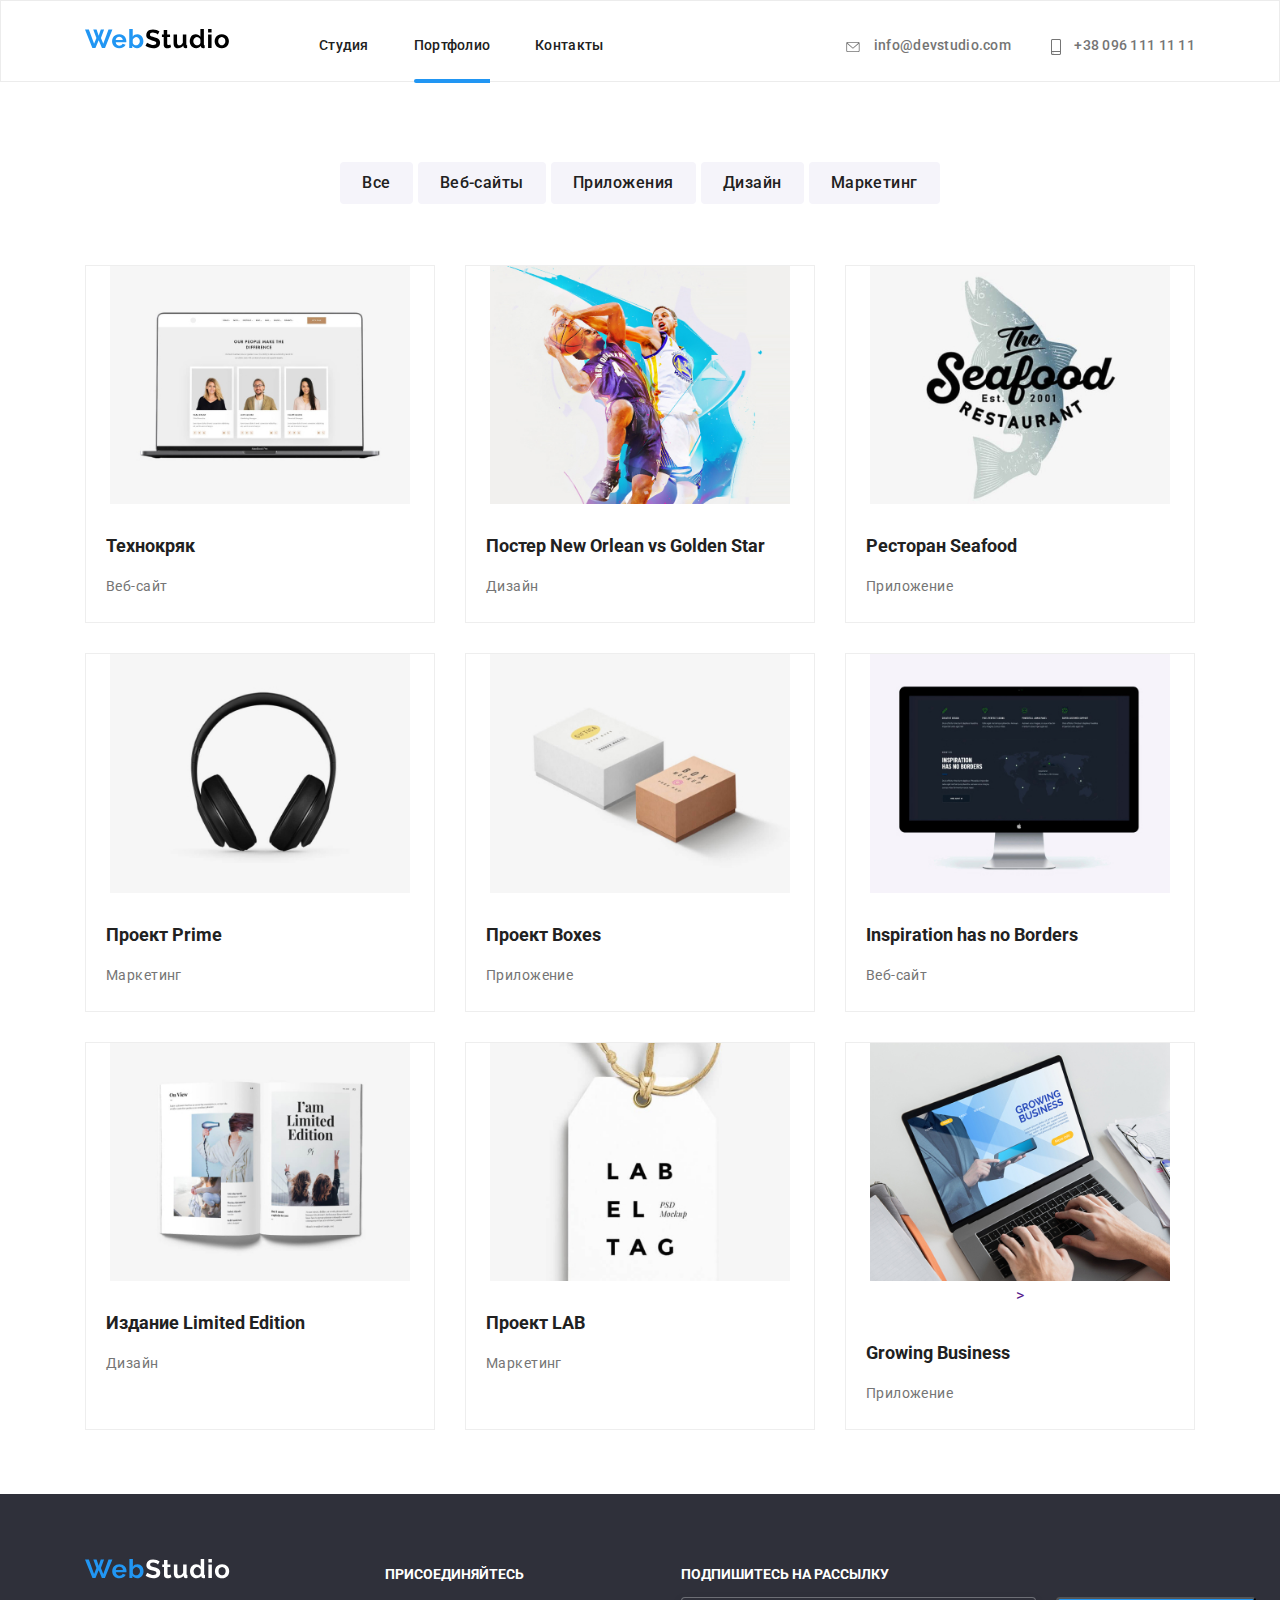
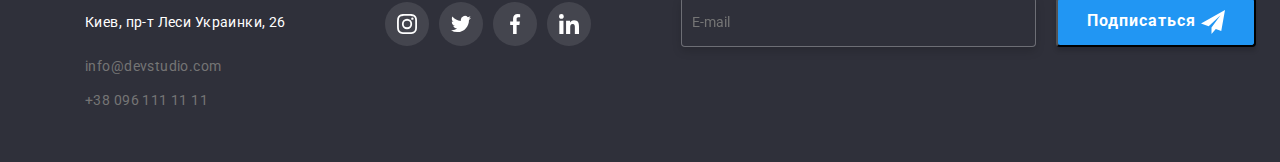
==== commit 40390c82: "scss" ====
--- a/portfolio.html
+++ b/portfolio.html
@@ -99,7 +99,13 @@
             <li class="project-item">
             <a href=""> 
                 <div class="project-item-photo">
-                <img src="./images/Технокряк.jpg" alt="Технокряк" > 
+                    <img 
+                    srcset="
+                ./images/Технокряк_370.jpg 370w,
+                ./images/Технокряк_740.jpg 740w,
+                "  
+                 src="./images/Технокряк.jpg" alt="Технокряк" 
+                sizes="(min-width: 601px) 300px, (min-width: 901px) 600px, 100vw"> 
                    <div class="overlay">
                         <div class="project-item-description">Технокряк это современная площадка распространения коронавируса. Компании используют эту платформу для цифрового шпионажа и атак на защищённые сервера конкурентов.</div>
                    </div>
@@ -115,7 +121,13 @@
             <li class="project-item">
                <a href="">
                 <div class="project-item-photo">
-                    <img src="./images/Постер_New_Orlean_vs_Golden_Star.jpg" alt="Постер_New_Orlean_vs_Golden_Star" >
+                    <img 
+                        srcset="
+                    ./images/Постер_New_Orlean_vs_Golden_Star_370.jpg 370w,
+                    ./images/Постер_New_Orlean_vs_Golden_Star_740.jpg 740w,
+                    "  
+                     src="./images/Постер_New_Orlean_vs_Golden_Star.jpg" alt="Постер_New_Orlean_vs_Golden_Star" 
+                     sizes="(min-width: 601px) 300px, (min-width: 901px) 600px, 100vw">
                     <div class="overlay">
                         <div class="project-item-description">Технокряк это современная площадка распространения коронавируса. Компании используют эту платформу для цифрового шпионажа и атак на защищённые сервера конкурентов.</div>
                    </div>
@@ -130,7 +142,14 @@
             <li class="project-item">
                <a href="">
                 <div class="project-item-photo">
-                    <img src="./images/Ресторан_Seafood.jpg" alt="Ресторан_Seafood" >
+                    <div class="project-item-photo">
+                        <img 
+                        srcset="
+                    ./images/Ресторан_Seafood_370.jpg 370w,
+                    ./images/Ресторан_Seafood_740.jpg 740w,
+                    "  
+                     src="./images/Ресторан_Seafood.jpg" alt="Ресторан_Seafood" 
+                    sizes="(min-width: 601px) 300px, (min-width: 901px) 600px, 100vw">
                     <div class="overlay">
                         <div class="project-item-description">Технокряк это современная площадка распространения коронавируса. Компании используют эту платформу для цифрового шпионажа и атак на защищённые сервера конкурентов.</div>
                    </div>
@@ -145,7 +164,13 @@
             <li class="project-item">
                 <a href="">
                     <div class="project-item-photo">
-                        <img src="./images/Проект_Prime.jpg" alt="Проект_Prime" >
+                        <img 
+                        srcset="
+                    ./images/Проект_Prime_370.jpg 370w,
+                    ./images/Проект_Prime_740.jpg 740w,
+                    "  
+                     src="./images/Проект_Prime.jpg" alt="Проект_Prime" 
+                     sizes="(min-width: 601px) 300px, (min-width: 901px) 600px, 100vw">
                         <div class="overlay">
                             <div class="project-item-description">Технокряк это современная площадка распространения коронавируса. Компании используют эту платформу для цифрового шпионажа и атак на защищённые сервера конкурентов.</div>
                        </div>
@@ -160,7 +185,13 @@
             <li class="project-item">
                 <a href="">
                     <div class="project-item-photo">
-                        <img src="./images/Проект_Boxes.jpg" alt="Проект_Boxes" >
+                        <img 
+                        srcset="
+                    ./images/Проект_Boxes_370.jpg 370w,
+                    ./images/Проект_Boxes_740.jpg 740w,
+                    "  
+                    src="./images/Проект_Boxes.jpg" alt="Проект_Boxes" 
+                        sizes="(min-width: 601px) 300px, (min-width: 901px) 600px, 100vw">
                         <div class="overlay">
                             <div class="project-item-description">Технокряк это современная площадка распространения коронавируса. Компании используют эту платформу для цифрового шпионажа и атак на защищённые сервера конкурентов.</div>
                        </div>
@@ -175,7 +206,13 @@
             <li class="project-item">
                 <a href="">
                     <div class="project-item-photo">
-                        <img src="./images/Inspiration_has_no_Borders.jpg" alt="Inspiration_has_no_Borders" >
+                        <img 
+                        srcset="
+                    ./images/Inspiration_has_no_Borders_370.jpg 370w,
+                    ./images/Inspiration_has_no_Borders_740.jpg 740w,
+                    "  
+                         src="./images/Inspiration_has_no_Borders.jpg" alt="Inspiration_has_no_Borders" 
+                         sizes="(min-width: 601px) 300px, (min-width: 901px) 600px, 100vw">
                         <div class="overlay">
                             <div class="project-item-description">Технокряк это современная площадка распространения коронавируса. Компании используют эту платформу для цифрового шпионажа и атак на защищённые сервера конкурентов.</div>
                        </div>
@@ -190,7 +227,13 @@
             <li class="project-item">
                 <a href="">
                     <div class="project-item-photo">
-                        <img src="./images/Издание_Limited_Edition.jpg" alt="Издание_Limited_Edition" >
+                        <img 
+                        srcset="
+                    ./images/Издание_Limited_Edition_370.jpg 370w,
+                    ./images/Издание_Limited_Edition_740.jpg 740w,
+                    "  
+                        src="./images/Издание_Limited_Edition.jpg" alt="Издание_Limited_Edition" 
+                        sizes="(min-width: 601px) 300px, (min-width: 901px) 600px, 100vw">
                         <div class="overlay">
                             <div class="project-item-description">Технокряк это современная площадка распространения коронавируса. Компании используют эту платформу для цифрового шпионажа и атак на защищённые сервера конкурентов.</div>
                        </div>
@@ -205,7 +248,13 @@
             <li class="project-item">
                <a href="">
                 <div class="project-item-photo">
-                    <img src="./images/Проект_LAB.jpg" alt="Проект_LAB" >
+                    <img 
+                        srcset="
+                    ./images/Проект_LAB_370.jpg 370w,
+                    ./images/Проект_LAB_740.jpg 740w,
+                    " 
+                    src="./images/Проект_LAB.jpg" alt="Проект_LAB" 
+                    sizes="(min-width: 601px) 300px, (min-width: 901px) 600px, 100vw">
                     <div class="overlay">
                         <div class="project-item-description">Технокряк это современная площадка распространения коронавируса. Компании используют эту платформу для цифрового шпионажа и атак на защищённые сервера конкурентов.</div>
                    </div>
@@ -220,7 +269,15 @@
             <li class="project-item">
                 <a href="">
                     <div class="project-item-photo">
-                        <img src="./images/Growing_Business.jpg" alt="Growing_Business" >
+                        <img 
+                        srcset="
+                    ./images/Growing_Business_370.jpg 370w,
+                    ./images/Growing_Business_740.jpg 740w,
+                    "
+                        src="./images/Growing_Business.jpg" 
+                        alt="Growing_Business" 
+                        sizes="(min-width: 601px) 300px, (min-width: 901px) 600px, 100vw">
+                        >
                         <div class="overlay">
                             <div class="project-item-description">Технокряк это современная площадка распространения коронавируса. Компании используют эту платформу для цифрового шпионажа и атак на защищённые сервера конкурентов.</div>
                        </div>
--- a/css/main.min.css
+++ b/css/main.min.css
@@ -1,2 +1,2 @@
-.container{padding-left:15px;padding-right:15px;margin-left:auto;margin-right:auto}@media screen and (min-width: 480px){.container{width:480px}}@media screen and (min-width: 768px){.container{width:768px}}@media screen and (min-width: 1140px){.container{width:1140px}}*,*::before,*::after{-webkit-box-sizing:border-box;box-sizing:border-box}html{-webkit-box-sizing:border-box;box-sizing:border-box}img{display:block;height:auto;max-width:100%;margin:0}.list{display:block;text-align:center;padding:0px;margin:0px;-webkit-box-align:center;-ms-flex-align:center;align-items:center}@media screen and (min-width: 480px){.list{display:-webkit-box;display:-ms-flexbox;display:flex}}ul{list-style:none}header{background-color:#fff;border:1px;border:1px solid #ECECEC;position:relative}.menu-container a{color:#212121;font-weight:500;font-size:14px;line-height:16px;letter-spacing:0.02em;text-decoration:none;-webkit-transition-property:color;transition-property:color;-webkit-transition-duration:250ms;transition-duration:250ms;-webkit-transition-timing-function:cubic-bezier(0.4, 0, 0.2, 1);transition-timing-function:cubic-bezier(0.4, 0, 0.2, 1)}.header .nav{display:-webkit-box;display:-ms-flexbox;display:flex;-webkit-box-align:center;-ms-flex-align:center;align-items:center;-webkit-box-pack:justify;-ms-flex-pack:justify;justify-content:space-between;min-height:60px}@media screen and (min-width: 768px){.header .nav{min-height:80px}}.menu-button{display:-webkit-inline-box;display:-ms-inline-flexbox;display:inline-flex;margin:0;padding:0;border:none;background-color:transparent}@media screen and (min-width: 768px){.menu-button{display:none}}.menu-button:hover,.menu-button:focus{fill:#2196F3}.menu-button .icon-cross{display:none}.menu-button.is-open .icon-cross{display:block}.menu-button.is-open .icon-menu{display:none}.menu-container{-webkit-box-align:baseline;-ms-flex-align:baseline;align-items:baseline;-webkit-box-pack:center;-ms-flex-pack:center;justify-content:center;text-align:center;background-color:#fff}@media screen and (max-width: 767px){.menu-container{display:none;position:absolute;top:100%;left:0;width:100%}.menu-container.is-open{display:block}}@media screen and (min-width: 768px){.menu-container{display:-webkit-box;display:-ms-flexbox;display:flex;-webkit-box-pack:justify;-ms-flex-pack:justify;justify-content:space-between;-webkit-box-align:baseline;-ms-flex-align:baseline;align-items:baseline;-webkit-box-flex:1;-ms-flex-positive:1;flex-grow:1}}.navigation,.contacts{width:100%}.current{color:#2196F3;position:relative}.current::after{content:"";bottom:-5px;left:0px;position:absolute;background-repeat:no-repeat;display:inline-block;height:4px;width:100%}@media screen and (min-width: 768px){.current::after{bottom:-32px;display:block}}@media screen and (min-width: 1140px){.current::after{bottom:-30px}}.studio::after{background-image:url(../svg/hover-studio.svg)}.portfolio::after{background-image:url(../svg/hover-portfolio.svg)}.header-list{padding:0px;margin-top:60px;margin-bottom:60px}@media screen and (min-width: 768px){.header-list{display:-webkit-box;display:-ms-flexbox;display:flex;-webkit-box-align:baseline;-ms-flex-align:baseline;align-items:baseline;-webkit-box-pack:center;-ms-flex-pack:center;justify-content:center;padding-left:90px;margin:0px}}@media screen and (min-width: 1140px){.header-list{-webkit-box-pack:start;-ms-flex-pack:start;justify-content:flex-start}}@media screen and (min-width: 768px){.header-list a{position:relative}}.header-list .item{margin-right:0px;margin-bottom:30px}@media screen and (min-width: 768px){.header-list .item{margin-right:45px;margin-bottom:0px}}.header-list .item:last-child{margin:0px}.header-adres{padding:0px;margin-top:60px;margin-bottom:60px;color:#757575}@media screen and (min-width: 768px){.header-adres{display:-webkit-box;display:-ms-flexbox;display:flex;-webkit-box-orient:vertical;-webkit-box-direction:normal;-ms-flex-direction:column;flex-direction:column;-webkit-box-align:baseline;-ms-flex-align:baseline;align-items:baseline;-webkit-box-pack:center;-ms-flex-pack:center;justify-content:center;margin:0px;padding-left:50px}}@media screen and (min-width: 1140px){.header-adres{-webkit-box-pack:end;-ms-flex-pack:end;justify-content:flex-end;-webkit-box-orient:horizontal;-webkit-box-direction:normal;-ms-flex-direction:row;flex-direction:row;padding-left:0px}}.header-adres .email-phone{color:#757575;font-weight:500}.header-adres .item{color:#757575}@media screen and (max-width: 767px){.header-adres .item{margin-bottom:15px}}@media screen and (min-width: 1140px){.header-adres .item+.item{margin-left:40px}}.envelope{width:16px;height:10px;margin-right:10px;vertical-align:middle;fill:currentColor;-webkit-transition-property:fill;transition-property:fill;-webkit-transition-duration:250ms;transition-duration:250ms;-webkit-transition-timing-function:cubic-bezier(0.4, 0, 0.2, 1);transition-timing-function:cubic-bezier(0.4, 0, 0.2, 1)}.phone-icon{width:10px;height:16px;margin-right:10px;vertical-align:middle;fill:currentColor;-webkit-transition-property:fill;transition-property:fill;-webkit-transition-duration:250ms;transition-duration:250ms;-webkit-transition-timing-function:cubic-bezier(0.4, 0, 0.2, 1);transition-timing-function:cubic-bezier(0.4, 0, 0.2, 1)}.header a:hover,.header a:hover svg,.header a:focus,.header a:focus svg{color:#2196F3;fill:#2196F3}body{margin:0;background:#fff;font-family:Roboto;font-style:normal;color:#757575}h1{font-weight:900;font-size:26px;text-transform:uppercase;line-height:60px;color:#fff;text-align:center;margin:0%;letter-spacing:0.06em}@media screen and (min-width: 768px){h1{font-size:44px}}h2{color:#212121;text-align:center;font-weight:bold;font-size:36px;line-height:42px;margin:0%}h3{color:#212121;margin:0%;padding-bottom:10px;text-align:center}.main-banner{background-size:cover;background-repeat:no-repeat;background-image:-webkit-gradient(linear, left top, right top, from(rgba(47,48,58,0.4)), to(rgba(47,48,58,0.4))),url(../images/main_banner.jpg);background-image:linear-gradient(to right, rgba(47,48,58,0.4), rgba(47,48,58,0.4)),url(../images/main_banner.jpg);height:600px;text-align:center;padding-top:200px;padding-bottom:200px;margin:0%}@media screen and (max-width: 480px){.main-banner{display:block;height:400px;padding-top:120px;padding-bottom:120px;width:480px}}.to-order{display:inline-block;background:#2196F3;padding:0;-webkit-box-shadow:0px 4px 4px rgba(0,0,0,0.15);box-shadow:0px 4px 4px rgba(0,0,0,0.15);border-radius:4px;color:#fff;text-align:center;font-style:normal;font-weight:bold;font-size:16px;height:50px;min-width:200px;margin-top:30px}.to-order:hover,.to-order:focus{cursor:pointer}.what-we-do{display:none}@media screen and (min-width: 1140px){.what-we-do{display:block}}.what-we-do-title{padding-bottom:25px}@media screen and (min-width: 1140px){.what-we-do-title{padding-bottom:50px}}.project-item-link{text-decoration:none;margin:0px;padding:0px;display:-webkit-box;display:-ms-flexbox;display:flex}.project-thumb{position:relative}.project-thumb::before{display:inline-block;content:"";position:absolute;bottom:0;left:0;width:100%;height:70px;background:rgba(47,48,58,0.8);opacity:1}.product-actions{position:absolute;width:100%;bottom:19px;left:50%;-webkit-transform:translate(-50%, -50%);transform:translate(-50%, -50%);color:#fff;font-weight:bold;font-size:14px;line-height:16px;letter-spacing:0.03em;text-align:center;text-transform:uppercase}.backdrop{padding:15px;-webkit-transition-property:opacity;transition-property:opacity;-webkit-transition-duration:250ms;transition-duration:250ms;-webkit-transition-timing-function:cubic-bezier(0.4, 0, 0.2, 1);transition-timing-function:cubic-bezier(0.4, 0, 0.2, 1);position:fixed;top:0;left:0;z-index:5;background-color:rgba(0,0,0,0.2);width:100%;height:100%;opacity:1;overflow-y:scroll}@media (min-width: 768px){.backdrop{padding:0px}}.backdrop.is-hidden{opacity:0;pointer-events:none;display:none}.backdrop.is-hidden .modal{-webkit-transform:translate(-50%, -50%) scale(0.7);transform:translate(-50%, -50%) scale(0.7)}.modal{margin-top:70px;background-color:#fff;border-radius:5px;max-width:450px;min-height:610px;-webkit-transition:-webkit-transform 250ms cubic-bezier(0.4, 0, 0.2, 1);transition:-webkit-transform 250ms cubic-bezier(0.4, 0, 0.2, 1);transition:transform 250ms cubic-bezier(0.4, 0, 0.2, 1);transition:transform 250ms cubic-bezier(0.4, 0, 0.2, 1), -webkit-transform 250ms cubic-bezier(0.4, 0, 0.2, 1)}@media (min-width: 768px){.modal{position:absolute;margin-top:0px;-webkit-transform:translate(-50%, -50%) scale(1);transform:translate(-50%, -50%) scale(1);left:50%;top:60%;display:inline-block;min-height:590px}}@media (min-width: 768px) and (min-width: 1140px){.modal{-webkit-transform:translate(-50%, -50%) scale(1);transform:translate(-50%, -50%) scale(1);max-width:530px;left:50%;top:50%}}.close-modal{position:absolute;right:20px;top:90px;border:1px solid rgba(0,0,0,0.1);-webkit-box-sizing:border-box;box-sizing:border-box;border-radius:50%;background-color:#fff;background-repeat:no-repeat;background-position:center;width:30px;height:30px}@media (min-width: 768px){.close-modal{right:8px;top:8px}}.close-modal:hover{cursor:pointer;fill:#2196F3}.close-modal-svg{-webkit-transition-property:fill;transition-property:fill;-webkit-transition-duration:250ms;transition-duration:250ms;-webkit-transition-timing-function:cubic-bezier(0.4, 0, 0.2, 1);transition-timing-function:cubic-bezier(0.4, 0, 0.2, 1);position:absolute;top:6px;right:5px}.form-modal{outline:1px;margin-left:auto;margin-right:auto;padding-right:40px;padding-left:40px;padding-top:40px;padding-bottom:40px;font-weight:normal;font-size:12px;line-height:14px;letter-spacing:0.01em;color:#757575}.form-input:focus ~ .modal-svg{fill:#2196F3}.form-label+.form-input:focus{border-color:#2196F3;cursor:pointer}.form-modal-title{margin-bottom:12px;font-weight:bold;font-size:20px;line-height:23px;text-align:center;letter-spacing:0.03em;color:#212121}.form-field{position:relative;outline:1px;margin-bottom:10px;display:-webkit-box;display:-ms-flexbox;display:flex;-webkit-box-orient:vertical;-webkit-box-direction:normal;-ms-flex-direction:column;flex-direction:column;text-align:left}.form-field label{margin-bottom:4px;font-weight:normal;font-size:12px;line-height:14px;letter-spacing:0.01em;color:#757575}.form-field input{padding-left:40px}.form-field textarea{padding-left:16px;padding-right:16px;padding-top:12px;padding-bottom:12px;font-size:16px;height:120px}.form-field textarea::-webkit-input-placeholder{font-size:12px;color:rgba(117,117,117,0.5);font-weight:normal}.form-field textarea:-ms-input-placeholder{font-size:12px;color:rgba(117,117,117,0.5);font-weight:normal}.form-field textarea::-ms-input-placeholder{font-size:12px;color:rgba(117,117,117,0.5);font-weight:normal}.form-field textarea::placeholder{font-size:12px;color:rgba(117,117,117,0.5);font-weight:normal}.form-input{-webkit-transition-property:border-color;transition-property:border-color;-webkit-transition-duration:250ms;transition-duration:250ms;-webkit-transition-timing-function:cubic-bezier(0.4, 0, 0.2, 1);transition-timing-function:cubic-bezier(0.4, 0, 0.2, 1);outline:none;position:relative;margin:0;padding:0;border:1px solid rgba(33,33,33,0.2);border-radius:4px;height:40px}.comment-input{margin:0;padding:0;border:1px solid rgba(33,33,33,0.2);border-radius:4px}.checkbox-field{margin-top:20px;margin-bottom:30px;position:relative;outline:1px;font-size:12px}@media (min-width: 1140px){.checkbox-field{font-size:14px}}.checkbox-icon{display:inline-block;margin-right:5px;width:16px;height:15px;border:2px solid black;border-radius:2px}.checkbox-label{display:-webkit-box;display:-ms-flexbox;display:flex;-webkit-box-align:center;-ms-flex-align:center;align-items:center}.checkbox-label a{margin-left:2px;text-decoration:none;text-decoration:underline;color:#2196F3}.checkbox{-webkit-appearance:none;-moz-appearance:none;appearance:none;outline:none}.checkbox:checked+.checkbox-icon{background-color:#2196F3;border-color:#2196F3;background-image:url(../svg/icon\check\no\color.svg);background-size:contain;background-origin:border-box}.button-modal{display:inline-block;background:#2196F3;padding:0;-webkit-box-shadow:0px 4px 4px rgba(0,0,0,0.15);box-shadow:0px 4px 4px rgba(0,0,0,0.15);border-radius:4px;font-weight:bold;font-size:16px;-webkit-box-align:center;-ms-flex-align:center;align-items:center;text-align:center;letter-spacing:0.06em;color:#fff;height:50px;min-width:200px}.button-modal:hover{cursor:pointer}.modal-svg{-webkit-transition-property:fill;transition-property:fill;-webkit-transition-duration:250ms;transition-duration:250ms;-webkit-transition-timing-function:cubic-bezier(0.4, 0, 0.2, 1);transition-timing-function:cubic-bezier(0.4, 0, 0.2, 1);position:absolute;top:30px;margin-left:10px;fill:#212121;vertical-align:middle}.our-clients{padding-top:60px;padding-bottom:60px}@media screen and (min-width: 768px){.our-clients{padding-top:95px;padding-bottom:95px}}.our-clients-title{padding-bottom:20px}@media screen and (min-width: 1140px){.our-clients-title{padding-bottom:45px}}.clients{display:-webkit-box;display:-ms-flexbox;display:flex;padding:0px;margin:0px;-ms-flex-wrap:wrap;flex-wrap:wrap;margin:-15px}.clients-item{width:calc((100% - 4 * 15px) / 2);margin:15px}@media screen and (min-width: 768px){.clients-item{width:calc((100% - 6 * 15px) / 3);margin:15px}}@media screen and (min-width: 1140px){.clients-item{width:calc((100% - 12 * 15px) / 6);margin:15px}}.clients-item a{display:-webkit-box;display:-ms-flexbox;display:flex;-webkit-box-align:center;-ms-flex-align:center;align-items:center;-webkit-box-pack:center;-ms-flex-pack:center;justify-content:center;height:90px;border:1px solid;border-color:#AFB1B8;border-radius:4px;-webkit-transition-property:border-color;transition-property:border-color;-webkit-transition-duration:250ms;transition-duration:250ms;-webkit-transition-timing-function:cubic-bezier(0.4, 0, 0.2, 1);transition-timing-function:cubic-bezier(0.4, 0, 0.2, 1)}.clients-item a:hover,.clients-item a:hover svg,.clients-item a:focus,.clients-item a:focus svg{border-color:#2196F3;fill:#2196F3}.clients-icon{fill:#AFB1B8;-webkit-transition-property:fill;transition-property:fill;-webkit-transition-duration:250ms;transition-duration:250ms;-webkit-transition-timing-function:cubic-bezier(0.4, 0, 0.2, 1);transition-timing-function:cubic-bezier(0.4, 0, 0.2, 1)}.our-team{background:#fff;font-weight:normal;font-size:16px;line-height:19px;text-align:center;padding-top:60px;padding-bottom:60px}@media screen and (min-width: 1140px){.our-team{padding-top:90px;padding-bottom:90px}}.our-team-title{padding-bottom:25px}@media screen and (min-width: 1140px){.our-team-title{padding-bottom:50px}}.our-team-set{display:block}@media screen and (min-width: 768px){.our-team-set{display:-webkit-box;display:-ms-flexbox;display:flex;-ms-flex-wrap:wrap;flex-wrap:wrap;margin:-15px}}.team-player{letter-spacing:0.03em;font-weight:500;font-size:16px;line-height:19px;text-align:center;padding-top:30px}.team-player-item{background-color:#fff;border-color:#212121;border-radius:0px 0px 4px 4px;-webkit-box-shadow:0px 1px 3px rgba(0,0,0,0.12),0px 1px 1px rgba(0,0,0,0.14),0px 2px 1px rgba(0,0,0,0.2);box-shadow:0px 1px 3px rgba(0,0,0,0.12),0px 1px 1px rgba(0,0,0,0.14),0px 2px 1px rgba(0,0,0,0.2)}@media screen and (min-width: 768px){.team-player-item{width:calc((100% - 4 * 15px) / 2);margin:15px}}@media screen and (min-width: 1140px){.team-player-item{width:calc((100% - 8 * 15px) / 4);margin:15px}}@media screen and (max-width: 767px){.team-player-item:not(:last-child){margin-bottom:15px}}.team-player-photo{padding:0px}.sosial-media-list{display:-webkit-box;display:-ms-flexbox;display:flex;margin:0px;padding:0px;padding-bottom:30px;-webkit-box-pack:center;-ms-flex-pack:center;justify-content:center}.sosial-media-list a:hover,.sosial-media-list a:focus{background-color:#2196F3;fill:#fff}.sosial-media-item a{display:-webkit-box;display:-ms-flexbox;display:flex;height:44px;width:44px;-webkit-box-align:center;-ms-flex-align:center;align-items:center;border-radius:50%;margin-right:10px;fill:#AFB1B8;-webkit-transition-property:background-color;transition-property:background-color;-webkit-transition-duration:250ms;transition-duration:250ms;-webkit-transition-timing-function:cubic-bezier(0.4, 0, 0.2, 1);transition-timing-function:cubic-bezier(0.4, 0, 0.2, 1)}.media-icon{width:20px;height:20px;margin-left:auto;margin-right:auto;-webkit-transition-property:fill;transition-property:fill;-webkit-transition-duration:250ms;transition-duration:250ms;-webkit-transition-timing-function:cubic-bezier(0.4, 0, 0.2, 1);transition-timing-function:cubic-bezier(0.4, 0, 0.2, 1)}.profession{text-align:center;padding-bottom:25px}p{text-align:left;font-weight:normal;font-size:14px;line-height:24px;letter-spacing:0.03em;color:#757575;margin:0px}@media screen and (max-width: 768px){p{text-align:center}}.features{padding-top:60px;padding-bottom:60px}@media screen and (min-width: 768px){.features{padding-top:64px;padding-bottom:64px}}.features-item-title{font-weight:bold;font-size:14px;line-height:16px;letter-spacing:0.03em;text-transform:uppercase;color:#212121;padding-bottom:10px}@media screen and (min-width: 768px){.features-item-title{text-align:left}}.features-set{display:block}@media screen and (min-width: 768px){.features-set{display:-webkit-box;display:-ms-flexbox;display:flex;-ms-flex-wrap:wrap;flex-wrap:wrap;margin:-15px}}@media screen and (min-width: 768px){.features-set .features-item{width:calc((100% - 4 * 15px) / 2);margin:15px}}@media screen and (min-width: 1140px){.features-set .features-item{width:calc((100% - 8 * 15px) / 4);margin:15px}}@media screen and (max-width: 767px){.features-set .features-item:not(:last-child){margin-bottom:30px}}.features-set .features-item::before{display:block;content:"";height:120px;background-repeat:no-repeat;background-position:center;background-color:#F5F4FA;margin-bottom:30px}.features-set .antena::before{content:"";background-image:url(../svg/antenna.svg)}.features-set .clock::before{content:"";background-image:url(../svg/clock.svg)}.features-set .diagrama::before{content:"";background-image:url(../svg/diagram.svg)}.features-set .astronaut::before{content:"";background-image:url(../svg/astronaut.svg)}.section-projects{background-color:#fff;padding-top:60px;padding-bottom:60px}@media screen and (min-width: 768px){.section-projects{padding-top:64px;padding-bottom:64px}}.projects-set{display:block;font-weight:normal;font-size:16px;line-height:30px;text-align:center;color:#757575;padding-bottom:0px;padding-left:0px;padding-top:45px;margin:0px}@media screen and (min-width: 768px){.projects-set{display:-webkit-box;display:-ms-flexbox;display:flex;-ms-flex-wrap:wrap;flex-wrap:wrap;margin:-15px}}.projects-set a{text-decoration:none}.project-item{background:#fff;border:1px solid #EEEEEE;margin-bottom:0px}@media screen and (min-width: 768px){.project-item{width:calc((100% - 4 * 15px) / 2);margin:15px}}@media screen and (min-width: 1140px){.project-item{width:calc((100% - 6 * 15px) / 3);margin:15px}}@media screen and (max-width: 767px){.project-item:not(:last-child){margin-bottom:30px}}.project-item:not(:last-child):hover,.project-item:not(:last-child):focus{cursor:pointer;-webkit-box-shadow:0px 1px 3px rgba(0,0,0,0.12),0px 1px 1px rgba(0,0,0,0.14),0px 2px 1px rgba(0,0,0,0.2);box-shadow:0px 1px 3px rgba(0,0,0,0.12),0px 1px 1px rgba(0,0,0,0.14),0px 2px 1px rgba(0,0,0,0.2)}.project-item:not(:last-child):hover .project-item-photo::before,.project-item:not(:last-child):focus .project-item-photo::before{-webkit-transform:translateY(0);transform:translateY(0)}.project-item:not(:last-child):hover .overlay,.project-item:not(:last-child):focus .overlay{-webkit-transform:translateY(0);transform:translateY(0)}.project-item .project-name{font-weight:bold;font-size:18px;line-height:36px;color:#212121;text-align:left;padding:0px}.project-item .project-tipe{margin-top:10px}@media screen and (max-width: 768px){.project-item .project-tipe{text-align:left}}.project-item .description{padding:24px 20px 24px 20px}.project-item .project-item-photo{position:relative;margin:0px;padding:0px;overflow:hidden}.project-item .project-item-photo::before{display:inline-block;content:"";position:absolute;top:0;left:0;width:100%;height:100%;background-color:rgba(33,150,243,0.9);opacity:0;-webkit-transform:translateY(100%);transform:translateY(100%);-webkit-transition-duration:250ms;transition-duration:250ms;-webkit-transition-timing-function:cubic-bezier(0.4, 0, 0.2, 1);transition-timing-function:cubic-bezier(0.4, 0, 0.2, 1)}.project-item .project-item-photo:hover::before,.project-item .project-item-photo:focus::before{opacity:1;content:""}.project-item .overlay{position:absolute;top:0;left:0;width:100%;height:100%;opacity:1;-webkit-transform:translateY(100%);transform:translateY(100%);-webkit-transition-duration:250ms;transition-duration:250ms;-webkit-transition-timing-function:cubic-bezier(0.4, 0, 0.2, 1);transition-timing-function:cubic-bezier(0.4, 0, 0.2, 1)}.project-item .project-item-description{position:absolute;top:50%;left:50%;-webkit-transform:translate(-50%, -50%);transform:translate(-50%, -50%);display:-webkit-box;display:-ms-flexbox;display:flex;-webkit-box-align:center;-ms-flex-align:center;align-items:center;opacity:0;width:100%;height:100%;font-weight:normal;font-size:18px;line-height:28px;letter-spacing:0.03em;color:#fff}.project-item .project-item:hover,.project-item .project-item:focus,.project-item .project-item-description:hover{opacity:1}.filter{background-color:#fff;display:block;margin:0px}.filter .item{display:-webkit-box;display:-ms-flexbox;display:flex}.filter .filter-list{display:-webkit-box;display:-ms-flexbox;display:flex;-ms-flex-wrap:wrap;flex-wrap:wrap;-webkit-box-pack:left;-ms-flex-pack:left;justify-content:left;padding:0px}@media screen and (min-width: 768px){.filter .filter-list{-webkit-box-pack:center;-ms-flex-pack:center;justify-content:center;display:inlone}}.filter .item+.item{margin-left:5px}.button{background-color:#F5F4FA;color:#212121;font-weight:500;font-size:16px;line-height:26px;text-align:center;letter-spacing:0.03em;text-decoration:none;border:0px;border-radius:4px;padding-left:22px;padding-right:22px;padding-bottom:8px;padding-top:8px;cursor:pointer;-webkit-transition-property:background-color, color;transition-property:background-color, color;-webkit-transition-duration:250ms;transition-duration:250ms;-webkit-transition-timing-function:cubic-bezier(0.4, 0, 0.2, 1);transition-timing-function:cubic-bezier(0.4, 0, 0.2, 1)}.button:focus,.button:hover{color:#fff;background:#2196F3;font-style:normal;text-align:center}footer{background-color:#2F303A;color:#fff;border:1px}.container-footer{display:inline-block;margin-left:auto;margin-right:auto;width:100%}@media screen and (min-width: 768px){.container-footer{display:-webkit-box;display:-ms-flexbox;display:flex;-webkit-box-align:baseline;-ms-flex-align:baseline;align-items:baseline;-ms-flex-wrap:wrap;flex-wrap:wrap;width:auto}}@media screen and (min-width: 1140px){.container-footer{display:-webkit-box;display:-ms-flexbox;display:flex;-ms-flex-wrap:nowrap;flex-wrap:nowrap;-webkit-box-orient:horizontal;-webkit-box-direction:normal;-ms-flex-direction:row;flex-direction:row}}footer a{text-decoration:none;display:block;width:100%}.footer-contacts{display:inline-block;margin-left:auto;margin-right:auto;width:100%;text-align:center}@media screen and (min-width: 768px){.footer-contacts{width:auto}}.footer-logo{height:31px;display:inline-block;margin-top:60px;margin-bottom:20px;text-align:center}@media screen and (min-width: 1140px){.footer-logo{width:145px;display:block}}address{font-style:normal;padding-bottom:50px;display:inline-block;text-align:center}@media screen and (min-width: 1140px){address{display:block;min-width:230px}}address p:last-child{margin-top:10px}.email-phone{color:#757575;font-size:14px;font-style:normal;font-weight:normal;line-height:24px;letter-spacing:0.03em;margin-top:10px;text-align:center}@media screen and (min-width: 1140px){.email-phone{text-align:left;display:block}}.city-adress{color:#fff;padding-bottom:10px;text-align:center}@media screen and (min-width: 1140px){.city-adress{text-align:left;display:block}}.subscribe{display:inline-block;margin-left:auto;margin-right:auto;width:100%;text-transform:uppercase;font-size:14px;font-weight:bold;line-height:16px;text-align:center;padding-bottom:35px;padding-top:40px}@media screen and (min-width: 1140px){.subscribe{text-align:left;-ms-flex-wrap:wrap;flex-wrap:wrap;width:100%;margin-left:90px;padding-top:72px;padding-bottom:0px}}.subscribe .subscribe-title{padding-bottom:15px}.footer-subscribe{display:block;margin-top:20px;-webkit-box-pack:center;-ms-flex-pack:center;justify-content:center}@media screen and (min-width: 1140px){.footer-subscribe{display:-webkit-box;display:-ms-flexbox;display:flex;text-align:right;-webkit-box-pack:justify;-ms-flex-pack:justify;justify-content:space-between;margin:0px;-webkit-box-align:start;-ms-flex-align:start;align-items:flex-start}}.subscribe-button{display:inline-block;background:#2196F3;-webkit-box-pack:center;-ms-flex-pack:center;justify-content:center;margin:20px;-webkit-box-shadow:0px 4px 4px rgba(0,0,0,0.15);box-shadow:0px 4px 4px rgba(0,0,0,0.15);border-radius:4px;font-weight:bold;font-size:16px;-webkit-box-align:center;-ms-flex-align:center;align-items:center;text-align:center;letter-spacing:0.06em;color:#fff;height:50px;min-width:200px}@media screen and (min-width: 1140px){.subscribe-button{margin:0px;margin-left:20px;padding:0px}}.subscribe-button:hover,.subscribe-button:focus{cursor:pointer}.subscribe-button-svg{fill:#fff;vertical-align:middle}.footer-subscribe input{padding:10px;border:1px solid rgba(255,255,255,0.3);background-color:#2F303A;-webkit-filter:drop-shadow(0px 4px 4px rgba(0,0,0,0.15));filter:drop-shadow(0px 4px 4px rgba(0,0,0,0.15));border-radius:4px;width:100%;height:50px;color:#fff}@media screen and (min-width: 768px){.footer-subscribe input{width:355px}}.join{display:inline-block;margin-left:auto;margin-right:auto;width:100%;text-align:center;text-transform:uppercase;font-size:14px;font-weight:bold;line-height:16px}@media screen and (min-width: 768px){.join{width:auto}}@media screen and (min-width: 1140px){.join{display:inline-block;-ms-flex-wrap:wrap;flex-wrap:wrap;min-width:206px;margin-left:70px;padding-top:72px;text-align:left;width:auto}}.join .join-us{display:block}@media screen and (min-width: 768px){.join .join-us{display:-webkit-box;display:-ms-flexbox;display:flex}}.join-us-item{display:inline-block}.media{display:inline-block;-webkit-box-align:center;-ms-flex-align:center;align-items:center;height:44px;width:44px;margin-right:10px;margin-top:20px;background-color:rgba(255,255,255,0.1);background-repeat:no-repeat;background-position:center;background-size:20px;border-radius:50%}.media:hover,.media:focus{background-color:#2196F3;-webkit-transition-duration:250ms;transition-duration:250ms;-webkit-transition-timing-function:cubic-bezier(0.4, 0, 0.2, 1);transition-timing-function:cubic-bezier(0.4, 0, 0.2, 1)}.instagram{background-image:url(../svg/instagram.svg)}.twiter{background-image:url(../svg/twitter.svg)}.facebook{background-image:url(../svg/facebook.svg)}.linkedin{background-image:url(../svg/linkedin.svg)}
+.container{padding-left:15px;padding-right:15px;margin-left:auto;margin-right:auto}@media screen and (min-width: 480px){.container{width:480px}}@media screen and (min-width: 768px){.container{width:768px}}@media screen and (min-width: 1140px){.container{width:1140px}}*,*::before,*::after{-webkit-box-sizing:border-box;box-sizing:border-box}html{-webkit-box-sizing:border-box;box-sizing:border-box}img{display:block;height:auto;max-width:100%;margin-right:auto;margin-left:auto}.list{display:block;text-align:center;padding:0px;margin:0px;-webkit-box-align:center;-ms-flex-align:center;align-items:center}@media screen and (min-width: 480px){.list{display:-webkit-box;display:-ms-flexbox;display:flex}}ul{list-style:none}header{background-color:#fff;border:1px;border:1px solid #ECECEC;position:relative}.menu-container a{color:#212121;font-weight:500;font-size:14px;line-height:16px;letter-spacing:0.02em;text-decoration:none;-webkit-transition-property:color;transition-property:color;-webkit-transition-duration:250ms;transition-duration:250ms;-webkit-transition-timing-function:cubic-bezier(0.4, 0, 0.2, 1);transition-timing-function:cubic-bezier(0.4, 0, 0.2, 1)}.header .nav{display:-webkit-box;display:-ms-flexbox;display:flex;-webkit-box-align:center;-ms-flex-align:center;align-items:center;-webkit-box-pack:justify;-ms-flex-pack:justify;justify-content:space-between;min-height:60px}@media screen and (min-width: 768px){.header .nav{min-height:80px}}.menu-button{display:-webkit-inline-box;display:-ms-inline-flexbox;display:inline-flex;margin:0;padding:0;border:none;background-color:transparent}@media screen and (min-width: 768px){.menu-button{display:none}}.menu-button:hover,.menu-button:focus{fill:#2196F3}.menu-button .icon-cross{display:none}.menu-button.is-open .icon-cross{display:block}.menu-button.is-open .icon-menu{display:none}.menu-container{-webkit-box-align:baseline;-ms-flex-align:baseline;align-items:baseline;-webkit-box-pack:center;-ms-flex-pack:center;justify-content:center;text-align:center;background-color:#fff}@media screen and (max-width: 767px){.menu-container{display:none;position:absolute;top:100%;left:0;width:100%}.menu-container.is-open{display:block}}@media screen and (min-width: 768px){.menu-container{display:-webkit-box;display:-ms-flexbox;display:flex;-webkit-box-pack:justify;-ms-flex-pack:justify;justify-content:space-between;-webkit-box-align:baseline;-ms-flex-align:baseline;align-items:baseline;-webkit-box-flex:1;-ms-flex-positive:1;flex-grow:1}}.navigation,.contacts{width:100%}.current{color:#2196F3;position:relative}.current::after{content:"";bottom:-5px;left:0px;position:absolute;background-repeat:no-repeat;display:inline-block;height:4px;width:100%}@media screen and (min-width: 768px){.current::after{bottom:-32px;display:block}}@media screen and (min-width: 1140px){.current::after{bottom:-30px}}.header-logo img{display:inline-block}.studio::after{background-image:url(../svg/hover-studio.svg)}.portfolio::after{background-image:url(../svg/hover-portfolio.svg)}.header-list{padding:0px;margin-top:60px;margin-bottom:60px}@media screen and (min-width: 768px){.header-list{display:-webkit-box;display:-ms-flexbox;display:flex;-webkit-box-align:baseline;-ms-flex-align:baseline;align-items:baseline;-webkit-box-pack:center;-ms-flex-pack:center;justify-content:center;padding-left:90px;margin:0px}}@media screen and (min-width: 1140px){.header-list{-webkit-box-pack:start;-ms-flex-pack:start;justify-content:flex-start}}@media screen and (min-width: 768px){.header-list a{position:relative}}.header-list .item{margin-right:0px;margin-bottom:30px}@media screen and (min-width: 768px){.header-list .item{margin-right:45px;margin-bottom:0px}}.header-list .item:last-child{margin:0px}.header-adres{padding:0px;margin-top:60px;margin-bottom:60px;color:#757575;z-index:150}@media screen and (min-width: 768px){.header-adres{display:-webkit-box;display:-ms-flexbox;display:flex;-webkit-box-orient:vertical;-webkit-box-direction:normal;-ms-flex-direction:column;flex-direction:column;-webkit-box-align:baseline;-ms-flex-align:baseline;align-items:baseline;-webkit-box-pack:center;-ms-flex-pack:center;justify-content:center;margin:0px;padding-left:50px}}@media screen and (min-width: 1140px){.header-adres{-webkit-box-pack:end;-ms-flex-pack:end;justify-content:flex-end;-webkit-box-orient:horizontal;-webkit-box-direction:normal;-ms-flex-direction:row;flex-direction:row;padding-left:0px}}.header-adres .email-phone{color:#757575;font-weight:500}.header-adres .item{color:#757575}@media screen and (max-width: 767px){.header-adres .item{margin-bottom:15px}}@media screen and (min-width: 1140px){.header-adres .item+.item{margin-left:40px}}.envelope{width:16px;height:10px;margin-right:10px;vertical-align:middle;fill:currentColor;-webkit-transition-property:fill;transition-property:fill;-webkit-transition-duration:250ms;transition-duration:250ms;-webkit-transition-timing-function:cubic-bezier(0.4, 0, 0.2, 1);transition-timing-function:cubic-bezier(0.4, 0, 0.2, 1)}.phone-icon{width:10px;height:16px;margin-right:10px;vertical-align:middle;fill:currentColor;-webkit-transition-property:fill;transition-property:fill;-webkit-transition-duration:250ms;transition-duration:250ms;-webkit-transition-timing-function:cubic-bezier(0.4, 0, 0.2, 1);transition-timing-function:cubic-bezier(0.4, 0, 0.2, 1)}.header a:hover,.header a:hover svg,.header a:focus,.header a:focus svg{color:#2196F3;fill:#2196F3}body{margin:0;background:#fff;font-family:Roboto;font-style:normal;color:#757575}h1{font-weight:900;font-size:26px;text-transform:uppercase;line-height:60px;color:#fff;text-align:center;margin:0%;letter-spacing:0.06em}@media screen and (min-width: 768px){h1{font-size:44px}}h2{color:#212121;text-align:center;font-weight:bold;font-size:36px;line-height:42px;margin:0%}h3{color:#212121;margin:0%;padding-bottom:10px;text-align:center}.main-banner{background-size:cover;background-repeat:no-repeat;background-image:-webkit-gradient(linear, left top, right top, from(rgba(47,48,58,0.4)), to(rgba(47,48,58,0.4))),url(../images/main_banner.jpg);background-image:linear-gradient(to right, rgba(47,48,58,0.4), rgba(47,48,58,0.4)),url(../images/main_banner.jpg);height:600px;text-align:center;padding-top:200px;padding-bottom:200px;margin:0%}@media screen and (max-width: 480px){.main-banner{display:block;height:400px;padding-top:120px;padding-bottom:120px;width:480px}}.to-order{display:inline-block;background:#2196F3;padding:0;-webkit-box-shadow:0px 4px 4px rgba(0,0,0,0.15);box-shadow:0px 4px 4px rgba(0,0,0,0.15);border-radius:4px;color:#fff;text-align:center;font-style:normal;font-weight:bold;font-size:16px;height:50px;min-width:200px;margin-top:30px}.to-order:hover,.to-order:focus{cursor:pointer}.what-we-do{display:none}@media screen and (min-width: 1140px){.what-we-do{display:block}}.what-we-do-title{padding-bottom:25px}@media screen and (min-width: 1140px){.what-we-do-title{padding-bottom:50px}}.project-item-link{text-decoration:none;margin:0px;padding:0px;display:-webkit-box;display:-ms-flexbox;display:flex}.project-thumb{position:relative}.project-thumb::before{display:inline-block;content:"";position:absolute;bottom:0;left:0;width:100%;height:70px;background:rgba(47,48,58,0.8);opacity:1}.product-actions{position:absolute;width:100%;bottom:19px;left:50%;-webkit-transform:translate(-50%, -50%);transform:translate(-50%, -50%);color:#fff;font-weight:bold;font-size:14px;line-height:16px;letter-spacing:0.03em;text-align:center;text-transform:uppercase}.backdrop{padding:15px;-webkit-transition-property:opacity;transition-property:opacity;-webkit-transition-duration:250ms;transition-duration:250ms;-webkit-transition-timing-function:cubic-bezier(0.4, 0, 0.2, 1);transition-timing-function:cubic-bezier(0.4, 0, 0.2, 1);position:fixed;top:0;left:0;z-index:5;background-color:rgba(0,0,0,0.2);width:100%;height:100%;opacity:1;overflow-y:scroll}@media (min-width: 768px){.backdrop{padding:0px}}.backdrop.is-hidden{opacity:0;pointer-events:none;display:none}.backdrop.is-hidden .modal{-webkit-transform:translate(-50%, -50%) scale(0.7);transform:translate(-50%, -50%) scale(0.7)}.modal{margin-top:70px;background-color:#fff;border-radius:5px;max-width:450px;min-height:610px;-webkit-transition:-webkit-transform 250ms cubic-bezier(0.4, 0, 0.2, 1);transition:-webkit-transform 250ms cubic-bezier(0.4, 0, 0.2, 1);transition:transform 250ms cubic-bezier(0.4, 0, 0.2, 1);transition:transform 250ms cubic-bezier(0.4, 0, 0.2, 1), -webkit-transform 250ms cubic-bezier(0.4, 0, 0.2, 1)}@media (min-width: 768px){.modal{position:absolute;margin-top:0px;-webkit-transform:translate(-50%, -50%) scale(1);transform:translate(-50%, -50%) scale(1);left:50%;top:60%;display:inline-block;min-height:590px}}@media (min-width: 768px) and (min-width: 1140px){.modal{-webkit-transform:translate(-50%, -50%) scale(1);transform:translate(-50%, -50%) scale(1);max-width:530px;left:50%;top:50%}}.close-modal{position:absolute;right:20px;top:90px;border:1px solid rgba(0,0,0,0.1);-webkit-box-sizing:border-box;box-sizing:border-box;border-radius:50%;background-color:#fff;background-repeat:no-repeat;background-position:center;width:30px;height:30px}@media (min-width: 768px){.close-modal{right:8px;top:8px}}.close-modal:hover{cursor:pointer;fill:#2196F3}.close-modal-svg{-webkit-transition-property:fill;transition-property:fill;-webkit-transition-duration:250ms;transition-duration:250ms;-webkit-transition-timing-function:cubic-bezier(0.4, 0, 0.2, 1);transition-timing-function:cubic-bezier(0.4, 0, 0.2, 1);position:absolute;top:6px;right:5px}.form-modal{outline:1px;margin-left:auto;margin-right:auto;padding-right:40px;padding-left:40px;padding-top:40px;padding-bottom:40px;font-weight:normal;font-size:12px;line-height:14px;letter-spacing:0.01em;color:#757575}.form-input:focus ~ .modal-svg{fill:#2196F3}.form-label+.form-input:focus{border-color:#2196F3;cursor:pointer}.form-modal-title{margin-bottom:12px;font-weight:bold;font-size:20px;line-height:23px;text-align:center;letter-spacing:0.03em;color:#212121}.form-field{position:relative;outline:1px;margin-bottom:10px;display:-webkit-box;display:-ms-flexbox;display:flex;-webkit-box-orient:vertical;-webkit-box-direction:normal;-ms-flex-direction:column;flex-direction:column;text-align:left}.form-field label{margin-bottom:4px;font-weight:normal;font-size:12px;line-height:14px;letter-spacing:0.01em;color:#757575}.form-field input{padding-left:40px}.form-field textarea{padding-left:16px;padding-right:16px;padding-top:12px;padding-bottom:12px;font-size:16px;height:120px}.form-field textarea::-webkit-input-placeholder{font-size:12px;color:rgba(117,117,117,0.5);font-weight:normal}.form-field textarea:-ms-input-placeholder{font-size:12px;color:rgba(117,117,117,0.5);font-weight:normal}.form-field textarea::-ms-input-placeholder{font-size:12px;color:rgba(117,117,117,0.5);font-weight:normal}.form-field textarea::placeholder{font-size:12px;color:rgba(117,117,117,0.5);font-weight:normal}.form-input{-webkit-transition-property:border-color;transition-property:border-color;-webkit-transition-duration:250ms;transition-duration:250ms;-webkit-transition-timing-function:cubic-bezier(0.4, 0, 0.2, 1);transition-timing-function:cubic-bezier(0.4, 0, 0.2, 1);outline:none;position:relative;margin:0;padding:0;border:1px solid rgba(33,33,33,0.2);border-radius:4px;height:40px}.comment-input{margin:0;padding:0;border:1px solid rgba(33,33,33,0.2);border-radius:4px}.checkbox-field{margin-top:20px;margin-bottom:30px;position:relative;outline:1px;font-size:12px}@media (min-width: 1140px){.checkbox-field{font-size:14px}}.checkbox-icon{display:inline-block;margin-right:5px;width:16px;height:15px;border:2px solid black;border-radius:2px}.checkbox-label{display:-webkit-box;display:-ms-flexbox;display:flex;-webkit-box-align:center;-ms-flex-align:center;align-items:center}.checkbox-label a{margin-left:2px;text-decoration:none;text-decoration:underline;color:#2196F3}.checkbox{-webkit-appearance:none;-moz-appearance:none;appearance:none;outline:none}.checkbox:checked+.checkbox-icon{background-color:#2196F3;border-color:#2196F3;background-image:url(../svg/icon\check\no\color.svg);background-size:contain;background-origin:border-box}.button-modal{display:inline-block;background:#2196F3;padding:0;-webkit-box-shadow:0px 4px 4px rgba(0,0,0,0.15);box-shadow:0px 4px 4px rgba(0,0,0,0.15);border-radius:4px;font-weight:bold;font-size:16px;-webkit-box-align:center;-ms-flex-align:center;align-items:center;text-align:center;letter-spacing:0.06em;color:#fff;height:50px;min-width:200px}.button-modal:hover{cursor:pointer}.modal-svg{-webkit-transition-property:fill;transition-property:fill;-webkit-transition-duration:250ms;transition-duration:250ms;-webkit-transition-timing-function:cubic-bezier(0.4, 0, 0.2, 1);transition-timing-function:cubic-bezier(0.4, 0, 0.2, 1);position:absolute;top:30px;margin-left:10px;fill:#212121;vertical-align:middle}.our-clients{padding-top:60px;padding-bottom:60px}@media screen and (min-width: 768px){.our-clients{padding-top:95px;padding-bottom:95px}}.our-clients-title{padding-bottom:20px}@media screen and (min-width: 1140px){.our-clients-title{padding-bottom:45px}}.clients{display:-webkit-box;display:-ms-flexbox;display:flex;padding:0px;margin:0px;-ms-flex-wrap:wrap;flex-wrap:wrap;margin:-15px}.clients-item{width:calc((100% - 4 * 15px) / 2);margin:15px}@media screen and (min-width: 768px){.clients-item{width:calc((100% - 6 * 15px) / 3);margin:15px}}@media screen and (min-width: 1140px){.clients-item{width:calc((100% - 12 * 15px) / 6);margin:15px}}.clients-item a{display:-webkit-box;display:-ms-flexbox;display:flex;-webkit-box-align:center;-ms-flex-align:center;align-items:center;-webkit-box-pack:center;-ms-flex-pack:center;justify-content:center;height:90px;border:1px solid;border-color:#AFB1B8;border-radius:4px;-webkit-transition-property:border-color;transition-property:border-color;-webkit-transition-duration:250ms;transition-duration:250ms;-webkit-transition-timing-function:cubic-bezier(0.4, 0, 0.2, 1);transition-timing-function:cubic-bezier(0.4, 0, 0.2, 1)}.clients-item a:hover,.clients-item a:hover svg,.clients-item a:focus,.clients-item a:focus svg{border-color:#2196F3;fill:#2196F3}.clients-icon{fill:#AFB1B8;-webkit-transition-property:fill;transition-property:fill;-webkit-transition-duration:250ms;transition-duration:250ms;-webkit-transition-timing-function:cubic-bezier(0.4, 0, 0.2, 1);transition-timing-function:cubic-bezier(0.4, 0, 0.2, 1)}.our-team{background:#fff;font-weight:normal;font-size:16px;line-height:19px;text-align:center;padding-top:60px;padding-bottom:60px}@media screen and (min-width: 1140px){.our-team{padding-top:90px;padding-bottom:90px}}.our-team-title{padding-bottom:25px}@media screen and (min-width: 1140px){.our-team-title{padding-bottom:50px}}.our-team-set{display:block}@media screen and (min-width: 768px){.our-team-set{display:-webkit-box;display:-ms-flexbox;display:flex;-ms-flex-wrap:wrap;flex-wrap:wrap;margin:-15px}}.team-player{letter-spacing:0.03em;font-weight:500;font-size:16px;line-height:19px;text-align:center;padding-top:30px}.team-player-item{background-color:#fff;border-color:#212121;border-radius:0px 0px 4px 4px;-webkit-box-shadow:0px 1px 3px rgba(0,0,0,0.12),0px 1px 1px rgba(0,0,0,0.14),0px 2px 1px rgba(0,0,0,0.2);box-shadow:0px 1px 3px rgba(0,0,0,0.12),0px 1px 1px rgba(0,0,0,0.14),0px 2px 1px rgba(0,0,0,0.2)}@media screen and (min-width: 768px){.team-player-item{width:calc((100% - 4 * 15px) / 2);margin:15px}}@media screen and (min-width: 1140px){.team-player-item{width:calc((100% - 8 * 15px) / 4);margin:15px}}@media screen and (max-width: 767px){.team-player-item:not(:last-child){margin-bottom:15px}}.team-player-photo{padding:0px}.sosial-media-list{display:-webkit-box;display:-ms-flexbox;display:flex;margin:0px;padding:0px;padding-bottom:30px;-webkit-box-pack:center;-ms-flex-pack:center;justify-content:center}.sosial-media-list a:hover,.sosial-media-list a:focus{background-color:#2196F3;fill:#fff}.sosial-media-item a{display:-webkit-box;display:-ms-flexbox;display:flex;height:44px;width:44px;-webkit-box-align:center;-ms-flex-align:center;align-items:center;border-radius:50%;margin-right:10px;fill:#AFB1B8;-webkit-transition-property:background-color;transition-property:background-color;-webkit-transition-duration:250ms;transition-duration:250ms;-webkit-transition-timing-function:cubic-bezier(0.4, 0, 0.2, 1);transition-timing-function:cubic-bezier(0.4, 0, 0.2, 1)}.media-icon{width:20px;height:20px;margin-left:auto;margin-right:auto;-webkit-transition-property:fill;transition-property:fill;-webkit-transition-duration:250ms;transition-duration:250ms;-webkit-transition-timing-function:cubic-bezier(0.4, 0, 0.2, 1);transition-timing-function:cubic-bezier(0.4, 0, 0.2, 1)}.profession{text-align:center;padding-bottom:25px}p{text-align:left;font-weight:normal;font-size:14px;line-height:24px;letter-spacing:0.03em;color:#757575;margin:0px}@media screen and (max-width: 768px){p{text-align:center}}.features{padding-top:60px;padding-bottom:60px}@media screen and (min-width: 768px){.features{padding-top:64px;padding-bottom:64px}}.features-item-title{font-weight:bold;font-size:14px;line-height:16px;letter-spacing:0.03em;text-transform:uppercase;color:#212121;padding-bottom:10px}@media screen and (min-width: 768px){.features-item-title{text-align:left}}.features-set{display:block}@media screen and (min-width: 768px){.features-set{display:-webkit-box;display:-ms-flexbox;display:flex;-ms-flex-wrap:wrap;flex-wrap:wrap;margin:-15px}}@media screen and (min-width: 768px){.features-set .features-item{width:calc((100% - 4 * 15px) / 2);margin:15px}}@media screen and (min-width: 1140px){.features-set .features-item{width:calc((100% - 8 * 15px) / 4);margin:15px}}@media screen and (max-width: 767px){.features-set .features-item:not(:last-child){margin-bottom:30px}}.features-set .features-item::before{display:block;content:"";height:120px;background-repeat:no-repeat;background-position:center;background-color:#F5F4FA;margin-bottom:30px}.features-set .antena::before{content:"";background-image:url(../svg/antenna.svg)}.features-set .clock::before{content:"";background-image:url(../svg/clock.svg)}.features-set .diagrama::before{content:"";background-image:url(../svg/diagram.svg)}.features-set .astronaut::before{content:"";background-image:url(../svg/astronaut.svg)}.section-projects{background-color:#fff;padding-top:60px;padding-bottom:60px}@media screen and (min-width: 768px){.section-projects{padding-top:64px;padding-bottom:64px}}.projects-set{display:block;font-weight:normal;font-size:16px;line-height:30px;text-align:center;color:#757575;padding-bottom:0px;padding-left:0px;padding-top:45px;margin:0px}@media screen and (min-width: 768px){.projects-set{display:-webkit-box;display:-ms-flexbox;display:flex;-ms-flex-wrap:wrap;flex-wrap:wrap;margin:-15px}}.projects-set a{text-decoration:none}.project-item{background:#fff;border:1px solid #EEEEEE;margin-bottom:0px}@media screen and (min-width: 768px){.project-item{width:calc((100% - 4 * 15px) / 2);margin:15px}}@media screen and (min-width: 1140px){.project-item{width:calc((100% - 6 * 15px) / 3);margin:15px}}@media screen and (max-width: 767px){.project-item:not(:last-child){margin-bottom:30px}}.project-item:not(:last-child):hover,.project-item:not(:last-child):focus{cursor:pointer;-webkit-box-shadow:0px 1px 3px rgba(0,0,0,0.12),0px 1px 1px rgba(0,0,0,0.14),0px 2px 1px rgba(0,0,0,0.2);box-shadow:0px 1px 3px rgba(0,0,0,0.12),0px 1px 1px rgba(0,0,0,0.14),0px 2px 1px rgba(0,0,0,0.2)}.project-item:not(:last-child):hover .project-item-photo::before,.project-item:not(:last-child):focus .project-item-photo::before{-webkit-transform:translateY(0);transform:translateY(0)}.project-item:not(:last-child):hover .overlay,.project-item:not(:last-child):focus .overlay{-webkit-transform:translateY(0);transform:translateY(0)}.project-item .project-name{font-weight:bold;font-size:18px;line-height:36px;color:#212121;text-align:left;padding:0px}.project-item .project-tipe{margin-top:10px}@media screen and (max-width: 768px){.project-item .project-tipe{text-align:left}}.project-item .description{padding:24px 20px 24px 20px}.project-item .project-item-photo{position:relative;margin:0px;padding:0px;overflow:hidden}.project-item .project-item-photo::before{display:inline-block;content:"";position:absolute;top:0;left:0;width:100%;height:100%;background-color:rgba(33,150,243,0.9);opacity:0;-webkit-transform:translateY(100%);transform:translateY(100%);-webkit-transition-duration:250ms;transition-duration:250ms;-webkit-transition-timing-function:cubic-bezier(0.4, 0, 0.2, 1);transition-timing-function:cubic-bezier(0.4, 0, 0.2, 1)}.project-item .project-item-photo:hover::before,.project-item .project-item-photo:focus::before{opacity:1;content:""}.project-item .overlay{position:absolute;top:0;left:0;width:100%;height:100%;opacity:1;-webkit-transform:translateY(100%);transform:translateY(100%);-webkit-transition-duration:250ms;transition-duration:250ms;-webkit-transition-timing-function:cubic-bezier(0.4, 0, 0.2, 1);transition-timing-function:cubic-bezier(0.4, 0, 0.2, 1)}.project-item .project-item-description{position:absolute;top:50%;left:50%;-webkit-transform:translate(-50%, -50%);transform:translate(-50%, -50%);display:-webkit-box;display:-ms-flexbox;display:flex;-webkit-box-align:center;-ms-flex-align:center;align-items:center;opacity:0;width:100%;height:100%;font-weight:normal;font-size:18px;line-height:28px;letter-spacing:0.03em;color:#fff}.project-item .project-item:hover,.project-item .project-item:focus,.project-item .project-item-description:hover{opacity:1}.filter{background-color:#fff;display:block;margin:0px}.filter .item{display:-webkit-box;display:-ms-flexbox;display:flex}.filter .filter-list{display:-webkit-box;display:-ms-flexbox;display:flex;-ms-flex-wrap:wrap;flex-wrap:wrap;-webkit-box-pack:left;-ms-flex-pack:left;justify-content:left;padding:0px}@media screen and (min-width: 768px){.filter .filter-list{-webkit-box-pack:center;-ms-flex-pack:center;justify-content:center;display:inlone}}.filter .item+.item{margin-left:5px}.button{background-color:#F5F4FA;color:#212121;font-weight:500;font-size:16px;line-height:26px;text-align:center;letter-spacing:0.03em;text-decoration:none;border:0px;border-radius:4px;padding-left:22px;padding-right:22px;padding-bottom:8px;padding-top:8px;cursor:pointer;-webkit-transition-property:background-color, color;transition-property:background-color, color;-webkit-transition-duration:250ms;transition-duration:250ms;-webkit-transition-timing-function:cubic-bezier(0.4, 0, 0.2, 1);transition-timing-function:cubic-bezier(0.4, 0, 0.2, 1)}.button:focus,.button:hover{color:#fff;background:#2196F3;font-style:normal;text-align:center}footer{background-color:#2F303A;color:#fff;border:1px}.container-footer{display:inline-block;margin-left:auto;margin-right:auto;width:100%}@media screen and (min-width: 768px){.container-footer{display:-webkit-box;display:-ms-flexbox;display:flex;-webkit-box-align:baseline;-ms-flex-align:baseline;align-items:baseline;-ms-flex-wrap:wrap;flex-wrap:wrap;width:auto}}@media screen and (min-width: 1140px){.container-footer{display:-webkit-box;display:-ms-flexbox;display:flex;-ms-flex-wrap:nowrap;flex-wrap:nowrap;-webkit-box-orient:horizontal;-webkit-box-direction:normal;-ms-flex-direction:row;flex-direction:row}}footer a{text-decoration:none;display:block;width:100%}.footer-contacts{display:inline-block;margin-left:auto;margin-right:auto;width:100%;text-align:center}@media screen and (min-width: 768px){.footer-contacts{width:auto}}.footer-logo{height:31px;display:inline-block;margin-top:60px;margin-bottom:20px;text-align:center}@media screen and (min-width: 1140px){.footer-logo{width:145px;display:block}}.footer-logo img{display:inline-block}address{font-style:normal;padding-bottom:50px;display:inline-block;text-align:center}@media screen and (min-width: 1140px){address{display:block;min-width:230px}}address p:last-child{margin-top:10px}.email-phone{color:#757575;font-size:14px;font-style:normal;font-weight:normal;line-height:24px;letter-spacing:0.03em;margin-top:10px;text-align:center}@media screen and (min-width: 1140px){.email-phone{text-align:left;display:block}}.city-adress{color:#fff;padding-bottom:10px;text-align:center}@media screen and (min-width: 1140px){.city-adress{text-align:left;display:block}}.subscribe{display:inline-block;margin-left:auto;margin-right:auto;width:100%;text-transform:uppercase;font-size:14px;font-weight:bold;line-height:16px;text-align:center;padding-bottom:35px;padding-top:40px}@media screen and (min-width: 1140px){.subscribe{text-align:left;-ms-flex-wrap:wrap;flex-wrap:wrap;width:100%;margin-left:90px;padding-top:72px;padding-bottom:0px}}.subscribe .subscribe-title{padding-bottom:15px}.footer-subscribe{display:block;margin-top:20px;-webkit-box-pack:center;-ms-flex-pack:center;justify-content:center}@media screen and (min-width: 1140px){.footer-subscribe{display:-webkit-box;display:-ms-flexbox;display:flex;text-align:right;-webkit-box-pack:justify;-ms-flex-pack:justify;justify-content:space-between;margin:0px;-webkit-box-align:start;-ms-flex-align:start;align-items:flex-start}}.subscribe-button{display:inline-block;background:#2196F3;-webkit-box-pack:center;-ms-flex-pack:center;justify-content:center;margin:20px;-webkit-box-shadow:0px 4px 4px rgba(0,0,0,0.15);box-shadow:0px 4px 4px rgba(0,0,0,0.15);border-radius:4px;font-weight:bold;font-size:16px;-webkit-box-align:center;-ms-flex-align:center;align-items:center;text-align:center;letter-spacing:0.06em;color:#fff;height:50px;min-width:200px}@media screen and (min-width: 1140px){.subscribe-button{margin:0px;margin-left:20px;padding:0px}}.subscribe-button:hover,.subscribe-button:focus{cursor:pointer}.subscribe-button-svg{fill:#fff;vertical-align:middle}.footer-subscribe input{padding:10px;border:1px solid rgba(255,255,255,0.3);background-color:#2F303A;-webkit-filter:drop-shadow(0px 4px 4px rgba(0,0,0,0.15));filter:drop-shadow(0px 4px 4px rgba(0,0,0,0.15));border-radius:4px;width:100%;height:50px;color:#fff}@media screen and (min-width: 768px){.footer-subscribe input{width:355px}}.join{display:inline-block;margin-left:auto;margin-right:auto;width:100%;text-align:center;text-transform:uppercase;font-size:14px;font-weight:bold;line-height:16px}@media screen and (min-width: 768px){.join{width:auto}}@media screen and (min-width: 1140px){.join{display:inline-block;-ms-flex-wrap:wrap;flex-wrap:wrap;min-width:206px;margin-left:70px;padding-top:72px;text-align:left;width:auto}}.join .join-us{display:block}@media screen and (min-width: 768px){.join .join-us{display:-webkit-box;display:-ms-flexbox;display:flex}}.join-us-item{display:inline-block}.media{display:inline-block;-webkit-box-align:center;-ms-flex-align:center;align-items:center;height:44px;width:44px;margin-right:10px;margin-top:20px;background-color:rgba(255,255,255,0.1);background-repeat:no-repeat;background-position:center;background-size:20px;border-radius:50%}.media:hover,.media:focus{background-color:#2196F3;-webkit-transition-duration:250ms;transition-duration:250ms;-webkit-transition-timing-function:cubic-bezier(0.4, 0, 0.2, 1);transition-timing-function:cubic-bezier(0.4, 0, 0.2, 1)}.instagram{background-image:url(../svg/instagram.svg)}.twiter{background-image:url(../svg/twitter.svg)}.facebook{background-image:url(../svg/facebook.svg)}.linkedin{background-image:url(../svg/linkedin.svg)}
 /*# sourceMappingURL=main.min.css.map */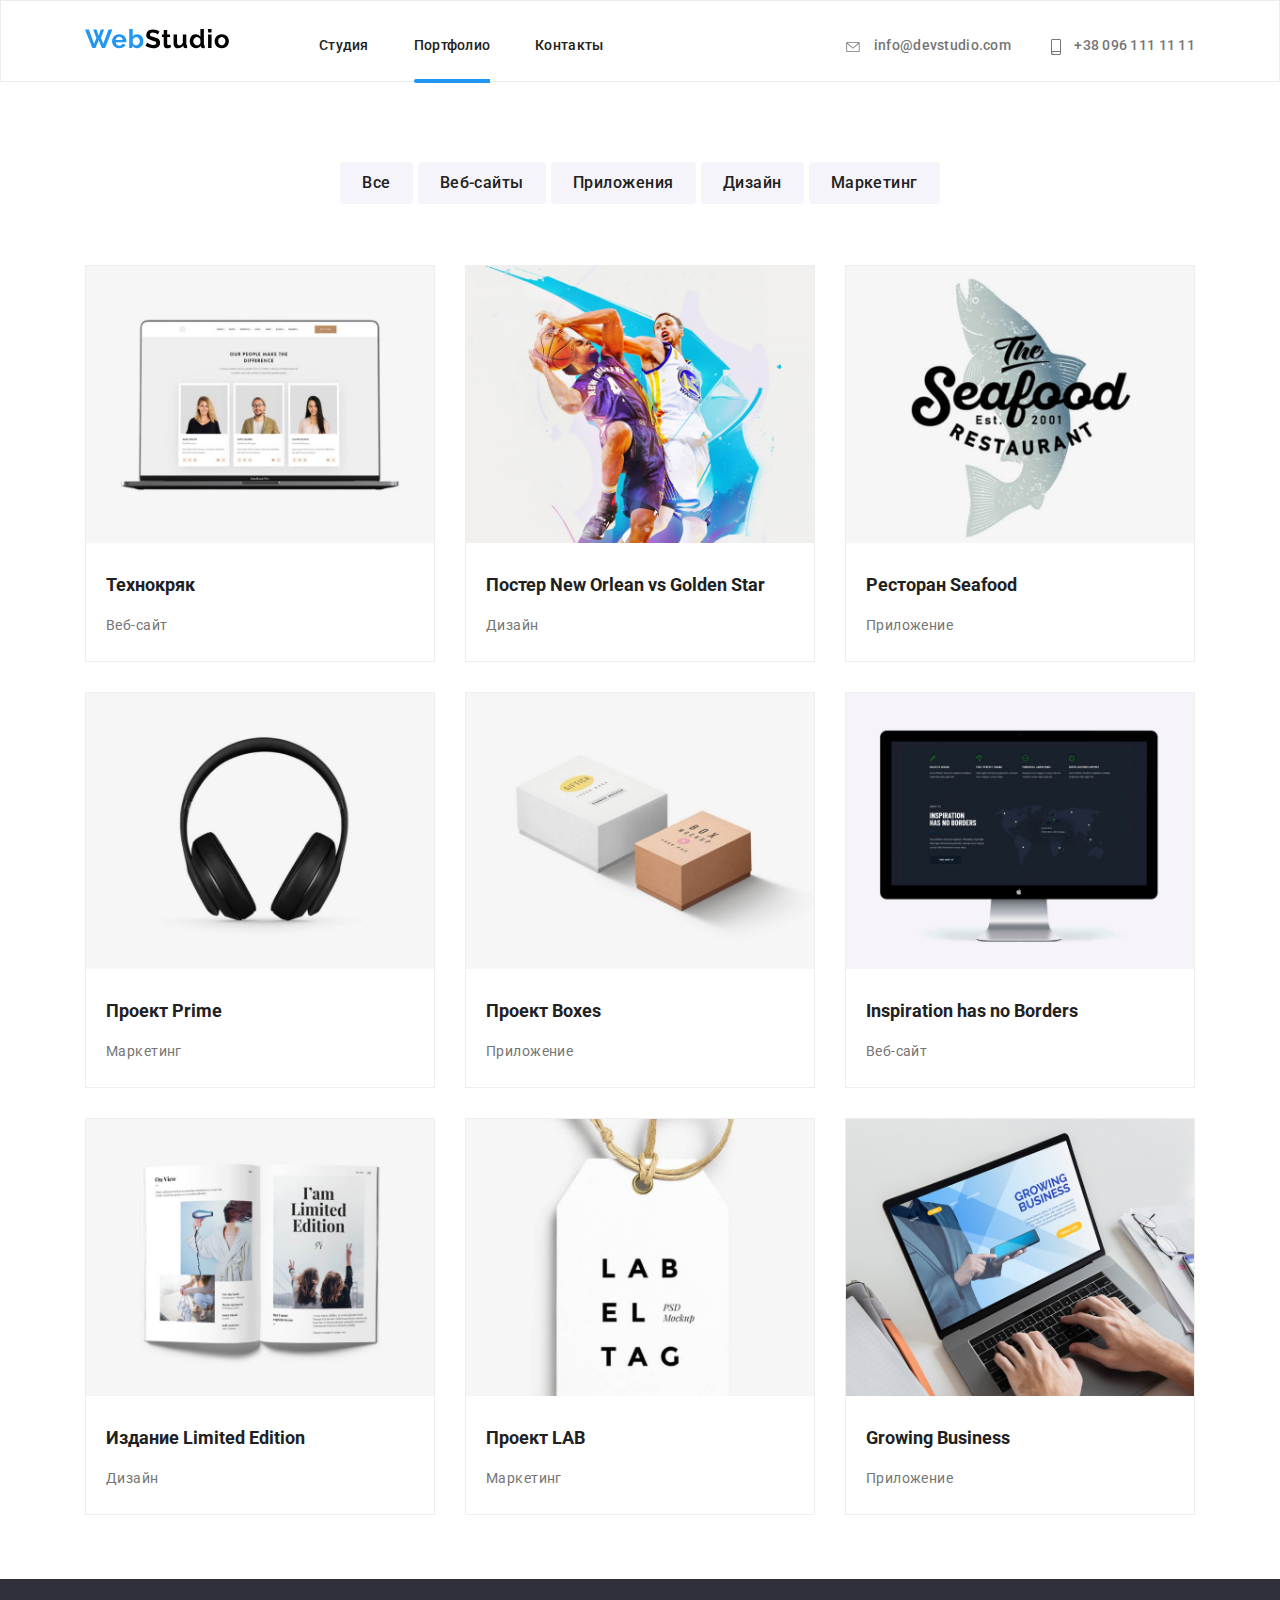
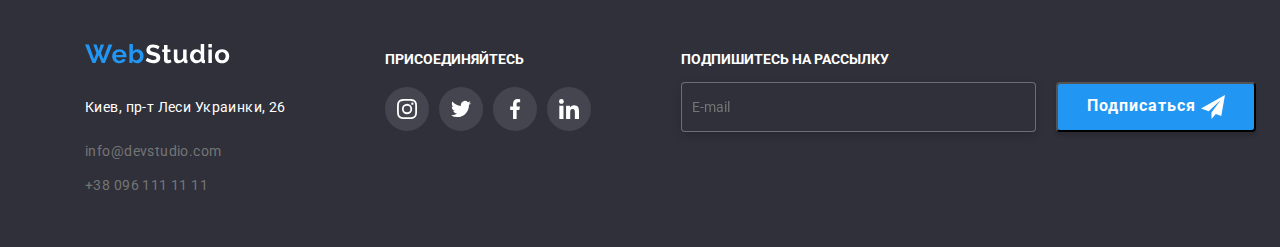
==== commit 670ac85f: "scss" ====
--- a/portfolio.html
+++ b/portfolio.html
@@ -105,7 +105,7 @@
                 ./images/Технокряк_740.jpg 740w,
                 "  
                  src="./images/Технокряк.jpg" alt="Технокряк" 
-                sizes="(min-width: 601px) 300px, (min-width: 901px) 600px, 100vw"> 
+                sizes="(min-width: 768px) 50vw, 100vw"> 
                    <div class="overlay">
                         <div class="project-item-description">Технокряк это современная площадка распространения коронавируса. Компании используют эту платформу для цифрового шпионажа и атак на защищённые сервера конкурентов.</div>
                    </div>
@@ -127,7 +127,7 @@
                     ./images/Постер_New_Orlean_vs_Golden_Star_740.jpg 740w,
                     "  
                      src="./images/Постер_New_Orlean_vs_Golden_Star.jpg" alt="Постер_New_Orlean_vs_Golden_Star" 
-                     sizes="(min-width: 601px) 300px, (min-width: 901px) 600px, 100vw">
+                     sizes="(min-width: 768px) 50vw, 100vw"> 
                     <div class="overlay">
                         <div class="project-item-description">Технокряк это современная площадка распространения коронавируса. Компании используют эту платформу для цифрового шпионажа и атак на защищённые сервера конкурентов.</div>
                    </div>
@@ -149,7 +149,7 @@
                     ./images/Ресторан_Seafood_740.jpg 740w,
                     "  
                      src="./images/Ресторан_Seafood.jpg" alt="Ресторан_Seafood" 
-                    sizes="(min-width: 601px) 300px, (min-width: 901px) 600px, 100vw">
+                     sizes="(min-width: 768px) 50vw, 100vw"> 
                     <div class="overlay">
                         <div class="project-item-description">Технокряк это современная площадка распространения коронавируса. Компании используют эту платформу для цифрового шпионажа и атак на защищённые сервера конкурентов.</div>
                    </div>
@@ -170,7 +170,7 @@
                     ./images/Проект_Prime_740.jpg 740w,
                     "  
                      src="./images/Проект_Prime.jpg" alt="Проект_Prime" 
-                     sizes="(min-width: 601px) 300px, (min-width: 901px) 600px, 100vw">
+                     sizes="(min-width: 768px) 50vw, 100vw"> 
                         <div class="overlay">
                             <div class="project-item-description">Технокряк это современная площадка распространения коронавируса. Компании используют эту платформу для цифрового шпионажа и атак на защищённые сервера конкурентов.</div>
                        </div>
@@ -191,7 +191,7 @@
                     ./images/Проект_Boxes_740.jpg 740w,
                     "  
                     src="./images/Проект_Boxes.jpg" alt="Проект_Boxes" 
-                        sizes="(min-width: 601px) 300px, (min-width: 901px) 600px, 100vw">
+                    sizes="(min-width: 768px) 50vw, 100vw"> 
                         <div class="overlay">
                             <div class="project-item-description">Технокряк это современная площадка распространения коронавируса. Компании используют эту платформу для цифрового шпионажа и атак на защищённые сервера конкурентов.</div>
                        </div>
@@ -212,7 +212,7 @@
                     ./images/Inspiration_has_no_Borders_740.jpg 740w,
                     "  
                          src="./images/Inspiration_has_no_Borders.jpg" alt="Inspiration_has_no_Borders" 
-                         sizes="(min-width: 601px) 300px, (min-width: 901px) 600px, 100vw">
+                         sizes="(min-width: 768px) 50vw, 100vw"> 
                         <div class="overlay">
                             <div class="project-item-description">Технокряк это современная площадка распространения коронавируса. Компании используют эту платформу для цифрового шпионажа и атак на защищённые сервера конкурентов.</div>
                        </div>
@@ -233,7 +233,7 @@
                     ./images/Издание_Limited_Edition_740.jpg 740w,
                     "  
                         src="./images/Издание_Limited_Edition.jpg" alt="Издание_Limited_Edition" 
-                        sizes="(min-width: 601px) 300px, (min-width: 901px) 600px, 100vw">
+                        sizes="(min-width: 768px) 50vw, 100vw"> 
                         <div class="overlay">
                             <div class="project-item-description">Технокряк это современная площадка распространения коронавируса. Компании используют эту платформу для цифрового шпионажа и атак на защищённые сервера конкурентов.</div>
                        </div>
@@ -254,7 +254,7 @@
                     ./images/Проект_LAB_740.jpg 740w,
                     " 
                     src="./images/Проект_LAB.jpg" alt="Проект_LAB" 
-                    sizes="(min-width: 601px) 300px, (min-width: 901px) 600px, 100vw">
+                    sizes="(min-width: 768px) 50vw, 100vw"> 
                     <div class="overlay">
                         <div class="project-item-description">Технокряк это современная площадка распространения коронавируса. Компании используют эту платформу для цифрового шпионажа и атак на защищённые сервера конкурентов.</div>
                    </div>
@@ -276,7 +276,7 @@
                     "
                         src="./images/Growing_Business.jpg" 
                         alt="Growing_Business" 
-                        sizes="(min-width: 601px) 300px, (min-width: 901px) 600px, 100vw">
+                        sizes="(min-width: 768px) 50vw, 100vw"
                         >
                         <div class="overlay">
                             <div class="project-item-description">Технокряк это современная площадка распространения коронавируса. Компании используют эту платформу для цифрового шпионажа и атак на защищённые сервера конкурентов.</div>
--- a/css/main.min.css
+++ b/css/main.min.css
@@ -1,2 +1,2 @@
-.container{padding-left:15px;padding-right:15px;margin-left:auto;margin-right:auto}@media screen and (min-width: 480px){.container{width:480px}}@media screen and (min-width: 768px){.container{width:768px}}@media screen and (min-width: 1140px){.container{width:1140px}}*,*::before,*::after{-webkit-box-sizing:border-box;box-sizing:border-box}html{-webkit-box-sizing:border-box;box-sizing:border-box}img{display:block;height:auto;max-width:100%;margin-right:auto;margin-left:auto}.list{display:block;text-align:center;padding:0px;margin:0px;-webkit-box-align:center;-ms-flex-align:center;align-items:center}@media screen and (min-width: 480px){.list{display:-webkit-box;display:-ms-flexbox;display:flex}}ul{list-style:none}header{background-color:#fff;border:1px;border:1px solid #ECECEC;position:relative}.menu-container a{color:#212121;font-weight:500;font-size:14px;line-height:16px;letter-spacing:0.02em;text-decoration:none;-webkit-transition-property:color;transition-property:color;-webkit-transition-duration:250ms;transition-duration:250ms;-webkit-transition-timing-function:cubic-bezier(0.4, 0, 0.2, 1);transition-timing-function:cubic-bezier(0.4, 0, 0.2, 1)}.header .nav{display:-webkit-box;display:-ms-flexbox;display:flex;-webkit-box-align:center;-ms-flex-align:center;align-items:center;-webkit-box-pack:justify;-ms-flex-pack:justify;justify-content:space-between;min-height:60px}@media screen and (min-width: 768px){.header .nav{min-height:80px}}.menu-button{display:-webkit-inline-box;display:-ms-inline-flexbox;display:inline-flex;margin:0;padding:0;border:none;background-color:transparent}@media screen and (min-width: 768px){.menu-button{display:none}}.menu-button:hover,.menu-button:focus{fill:#2196F3}.menu-button .icon-cross{display:none}.menu-button.is-open .icon-cross{display:block}.menu-button.is-open .icon-menu{display:none}.menu-container{-webkit-box-align:baseline;-ms-flex-align:baseline;align-items:baseline;-webkit-box-pack:center;-ms-flex-pack:center;justify-content:center;text-align:center;background-color:#fff}@media screen and (max-width: 767px){.menu-container{display:none;position:absolute;top:100%;left:0;width:100%}.menu-container.is-open{display:block}}@media screen and (min-width: 768px){.menu-container{display:-webkit-box;display:-ms-flexbox;display:flex;-webkit-box-pack:justify;-ms-flex-pack:justify;justify-content:space-between;-webkit-box-align:baseline;-ms-flex-align:baseline;align-items:baseline;-webkit-box-flex:1;-ms-flex-positive:1;flex-grow:1}}.navigation,.contacts{width:100%}.current{color:#2196F3;position:relative}.current::after{content:"";bottom:-5px;left:0px;position:absolute;background-repeat:no-repeat;display:inline-block;height:4px;width:100%}@media screen and (min-width: 768px){.current::after{bottom:-32px;display:block}}@media screen and (min-width: 1140px){.current::after{bottom:-30px}}.header-logo img{display:inline-block}.studio::after{background-image:url(../svg/hover-studio.svg)}.portfolio::after{background-image:url(../svg/hover-portfolio.svg)}.header-list{padding:0px;margin-top:60px;margin-bottom:60px}@media screen and (min-width: 768px){.header-list{display:-webkit-box;display:-ms-flexbox;display:flex;-webkit-box-align:baseline;-ms-flex-align:baseline;align-items:baseline;-webkit-box-pack:center;-ms-flex-pack:center;justify-content:center;padding-left:90px;margin:0px}}@media screen and (min-width: 1140px){.header-list{-webkit-box-pack:start;-ms-flex-pack:start;justify-content:flex-start}}@media screen and (min-width: 768px){.header-list a{position:relative}}.header-list .item{margin-right:0px;margin-bottom:30px}@media screen and (min-width: 768px){.header-list .item{margin-right:45px;margin-bottom:0px}}.header-list .item:last-child{margin:0px}.header-adres{padding:0px;margin-top:60px;margin-bottom:60px;color:#757575;z-index:150}@media screen and (min-width: 768px){.header-adres{display:-webkit-box;display:-ms-flexbox;display:flex;-webkit-box-orient:vertical;-webkit-box-direction:normal;-ms-flex-direction:column;flex-direction:column;-webkit-box-align:baseline;-ms-flex-align:baseline;align-items:baseline;-webkit-box-pack:center;-ms-flex-pack:center;justify-content:center;margin:0px;padding-left:50px}}@media screen and (min-width: 1140px){.header-adres{-webkit-box-pack:end;-ms-flex-pack:end;justify-content:flex-end;-webkit-box-orient:horizontal;-webkit-box-direction:normal;-ms-flex-direction:row;flex-direction:row;padding-left:0px}}.header-adres .email-phone{color:#757575;font-weight:500}.header-adres .item{color:#757575}@media screen and (max-width: 767px){.header-adres .item{margin-bottom:15px}}@media screen and (min-width: 1140px){.header-adres .item+.item{margin-left:40px}}.envelope{width:16px;height:10px;margin-right:10px;vertical-align:middle;fill:currentColor;-webkit-transition-property:fill;transition-property:fill;-webkit-transition-duration:250ms;transition-duration:250ms;-webkit-transition-timing-function:cubic-bezier(0.4, 0, 0.2, 1);transition-timing-function:cubic-bezier(0.4, 0, 0.2, 1)}.phone-icon{width:10px;height:16px;margin-right:10px;vertical-align:middle;fill:currentColor;-webkit-transition-property:fill;transition-property:fill;-webkit-transition-duration:250ms;transition-duration:250ms;-webkit-transition-timing-function:cubic-bezier(0.4, 0, 0.2, 1);transition-timing-function:cubic-bezier(0.4, 0, 0.2, 1)}.header a:hover,.header a:hover svg,.header a:focus,.header a:focus svg{color:#2196F3;fill:#2196F3}body{margin:0;background:#fff;font-family:Roboto;font-style:normal;color:#757575}h1{font-weight:900;font-size:26px;text-transform:uppercase;line-height:60px;color:#fff;text-align:center;margin:0%;letter-spacing:0.06em}@media screen and (min-width: 768px){h1{font-size:44px}}h2{color:#212121;text-align:center;font-weight:bold;font-size:36px;line-height:42px;margin:0%}h3{color:#212121;margin:0%;padding-bottom:10px;text-align:center}.main-banner{background-size:cover;background-repeat:no-repeat;background-image:-webkit-gradient(linear, left top, right top, from(rgba(47,48,58,0.4)), to(rgba(47,48,58,0.4))),url(../images/main_banner.jpg);background-image:linear-gradient(to right, rgba(47,48,58,0.4), rgba(47,48,58,0.4)),url(../images/main_banner.jpg);height:600px;text-align:center;padding-top:200px;padding-bottom:200px;margin:0%}@media screen and (max-width: 480px){.main-banner{display:block;height:400px;padding-top:120px;padding-bottom:120px;width:480px}}.to-order{display:inline-block;background:#2196F3;padding:0;-webkit-box-shadow:0px 4px 4px rgba(0,0,0,0.15);box-shadow:0px 4px 4px rgba(0,0,0,0.15);border-radius:4px;color:#fff;text-align:center;font-style:normal;font-weight:bold;font-size:16px;height:50px;min-width:200px;margin-top:30px}.to-order:hover,.to-order:focus{cursor:pointer}.what-we-do{display:none}@media screen and (min-width: 1140px){.what-we-do{display:block}}.what-we-do-title{padding-bottom:25px}@media screen and (min-width: 1140px){.what-we-do-title{padding-bottom:50px}}.project-item-link{text-decoration:none;margin:0px;padding:0px;display:-webkit-box;display:-ms-flexbox;display:flex}.project-thumb{position:relative}.project-thumb::before{display:inline-block;content:"";position:absolute;bottom:0;left:0;width:100%;height:70px;background:rgba(47,48,58,0.8);opacity:1}.product-actions{position:absolute;width:100%;bottom:19px;left:50%;-webkit-transform:translate(-50%, -50%);transform:translate(-50%, -50%);color:#fff;font-weight:bold;font-size:14px;line-height:16px;letter-spacing:0.03em;text-align:center;text-transform:uppercase}.backdrop{padding:15px;-webkit-transition-property:opacity;transition-property:opacity;-webkit-transition-duration:250ms;transition-duration:250ms;-webkit-transition-timing-function:cubic-bezier(0.4, 0, 0.2, 1);transition-timing-function:cubic-bezier(0.4, 0, 0.2, 1);position:fixed;top:0;left:0;z-index:5;background-color:rgba(0,0,0,0.2);width:100%;height:100%;opacity:1;overflow-y:scroll}@media (min-width: 768px){.backdrop{padding:0px}}.backdrop.is-hidden{opacity:0;pointer-events:none;display:none}.backdrop.is-hidden .modal{-webkit-transform:translate(-50%, -50%) scale(0.7);transform:translate(-50%, -50%) scale(0.7)}.modal{margin-top:70px;background-color:#fff;border-radius:5px;max-width:450px;min-height:610px;-webkit-transition:-webkit-transform 250ms cubic-bezier(0.4, 0, 0.2, 1);transition:-webkit-transform 250ms cubic-bezier(0.4, 0, 0.2, 1);transition:transform 250ms cubic-bezier(0.4, 0, 0.2, 1);transition:transform 250ms cubic-bezier(0.4, 0, 0.2, 1), -webkit-transform 250ms cubic-bezier(0.4, 0, 0.2, 1)}@media (min-width: 768px){.modal{position:absolute;margin-top:0px;-webkit-transform:translate(-50%, -50%) scale(1);transform:translate(-50%, -50%) scale(1);left:50%;top:60%;display:inline-block;min-height:590px}}@media (min-width: 768px) and (min-width: 1140px){.modal{-webkit-transform:translate(-50%, -50%) scale(1);transform:translate(-50%, -50%) scale(1);max-width:530px;left:50%;top:50%}}.close-modal{position:absolute;right:20px;top:90px;border:1px solid rgba(0,0,0,0.1);-webkit-box-sizing:border-box;box-sizing:border-box;border-radius:50%;background-color:#fff;background-repeat:no-repeat;background-position:center;width:30px;height:30px}@media (min-width: 768px){.close-modal{right:8px;top:8px}}.close-modal:hover{cursor:pointer;fill:#2196F3}.close-modal-svg{-webkit-transition-property:fill;transition-property:fill;-webkit-transition-duration:250ms;transition-duration:250ms;-webkit-transition-timing-function:cubic-bezier(0.4, 0, 0.2, 1);transition-timing-function:cubic-bezier(0.4, 0, 0.2, 1);position:absolute;top:6px;right:5px}.form-modal{outline:1px;margin-left:auto;margin-right:auto;padding-right:40px;padding-left:40px;padding-top:40px;padding-bottom:40px;font-weight:normal;font-size:12px;line-height:14px;letter-spacing:0.01em;color:#757575}.form-input:focus ~ .modal-svg{fill:#2196F3}.form-label+.form-input:focus{border-color:#2196F3;cursor:pointer}.form-modal-title{margin-bottom:12px;font-weight:bold;font-size:20px;line-height:23px;text-align:center;letter-spacing:0.03em;color:#212121}.form-field{position:relative;outline:1px;margin-bottom:10px;display:-webkit-box;display:-ms-flexbox;display:flex;-webkit-box-orient:vertical;-webkit-box-direction:normal;-ms-flex-direction:column;flex-direction:column;text-align:left}.form-field label{margin-bottom:4px;font-weight:normal;font-size:12px;line-height:14px;letter-spacing:0.01em;color:#757575}.form-field input{padding-left:40px}.form-field textarea{padding-left:16px;padding-right:16px;padding-top:12px;padding-bottom:12px;font-size:16px;height:120px}.form-field textarea::-webkit-input-placeholder{font-size:12px;color:rgba(117,117,117,0.5);font-weight:normal}.form-field textarea:-ms-input-placeholder{font-size:12px;color:rgba(117,117,117,0.5);font-weight:normal}.form-field textarea::-ms-input-placeholder{font-size:12px;color:rgba(117,117,117,0.5);font-weight:normal}.form-field textarea::placeholder{font-size:12px;color:rgba(117,117,117,0.5);font-weight:normal}.form-input{-webkit-transition-property:border-color;transition-property:border-color;-webkit-transition-duration:250ms;transition-duration:250ms;-webkit-transition-timing-function:cubic-bezier(0.4, 0, 0.2, 1);transition-timing-function:cubic-bezier(0.4, 0, 0.2, 1);outline:none;position:relative;margin:0;padding:0;border:1px solid rgba(33,33,33,0.2);border-radius:4px;height:40px}.comment-input{margin:0;padding:0;border:1px solid rgba(33,33,33,0.2);border-radius:4px}.checkbox-field{margin-top:20px;margin-bottom:30px;position:relative;outline:1px;font-size:12px}@media (min-width: 1140px){.checkbox-field{font-size:14px}}.checkbox-icon{display:inline-block;margin-right:5px;width:16px;height:15px;border:2px solid black;border-radius:2px}.checkbox-label{display:-webkit-box;display:-ms-flexbox;display:flex;-webkit-box-align:center;-ms-flex-align:center;align-items:center}.checkbox-label a{margin-left:2px;text-decoration:none;text-decoration:underline;color:#2196F3}.checkbox{-webkit-appearance:none;-moz-appearance:none;appearance:none;outline:none}.checkbox:checked+.checkbox-icon{background-color:#2196F3;border-color:#2196F3;background-image:url(../svg/icon\check\no\color.svg);background-size:contain;background-origin:border-box}.button-modal{display:inline-block;background:#2196F3;padding:0;-webkit-box-shadow:0px 4px 4px rgba(0,0,0,0.15);box-shadow:0px 4px 4px rgba(0,0,0,0.15);border-radius:4px;font-weight:bold;font-size:16px;-webkit-box-align:center;-ms-flex-align:center;align-items:center;text-align:center;letter-spacing:0.06em;color:#fff;height:50px;min-width:200px}.button-modal:hover{cursor:pointer}.modal-svg{-webkit-transition-property:fill;transition-property:fill;-webkit-transition-duration:250ms;transition-duration:250ms;-webkit-transition-timing-function:cubic-bezier(0.4, 0, 0.2, 1);transition-timing-function:cubic-bezier(0.4, 0, 0.2, 1);position:absolute;top:30px;margin-left:10px;fill:#212121;vertical-align:middle}.our-clients{padding-top:60px;padding-bottom:60px}@media screen and (min-width: 768px){.our-clients{padding-top:95px;padding-bottom:95px}}.our-clients-title{padding-bottom:20px}@media screen and (min-width: 1140px){.our-clients-title{padding-bottom:45px}}.clients{display:-webkit-box;display:-ms-flexbox;display:flex;padding:0px;margin:0px;-ms-flex-wrap:wrap;flex-wrap:wrap;margin:-15px}.clients-item{width:calc((100% - 4 * 15px) / 2);margin:15px}@media screen and (min-width: 768px){.clients-item{width:calc((100% - 6 * 15px) / 3);margin:15px}}@media screen and (min-width: 1140px){.clients-item{width:calc((100% - 12 * 15px) / 6);margin:15px}}.clients-item a{display:-webkit-box;display:-ms-flexbox;display:flex;-webkit-box-align:center;-ms-flex-align:center;align-items:center;-webkit-box-pack:center;-ms-flex-pack:center;justify-content:center;height:90px;border:1px solid;border-color:#AFB1B8;border-radius:4px;-webkit-transition-property:border-color;transition-property:border-color;-webkit-transition-duration:250ms;transition-duration:250ms;-webkit-transition-timing-function:cubic-bezier(0.4, 0, 0.2, 1);transition-timing-function:cubic-bezier(0.4, 0, 0.2, 1)}.clients-item a:hover,.clients-item a:hover svg,.clients-item a:focus,.clients-item a:focus svg{border-color:#2196F3;fill:#2196F3}.clients-icon{fill:#AFB1B8;-webkit-transition-property:fill;transition-property:fill;-webkit-transition-duration:250ms;transition-duration:250ms;-webkit-transition-timing-function:cubic-bezier(0.4, 0, 0.2, 1);transition-timing-function:cubic-bezier(0.4, 0, 0.2, 1)}.our-team{background:#fff;font-weight:normal;font-size:16px;line-height:19px;text-align:center;padding-top:60px;padding-bottom:60px}@media screen and (min-width: 1140px){.our-team{padding-top:90px;padding-bottom:90px}}.our-team-title{padding-bottom:25px}@media screen and (min-width: 1140px){.our-team-title{padding-bottom:50px}}.our-team-set{display:block}@media screen and (min-width: 768px){.our-team-set{display:-webkit-box;display:-ms-flexbox;display:flex;-ms-flex-wrap:wrap;flex-wrap:wrap;margin:-15px}}.team-player{letter-spacing:0.03em;font-weight:500;font-size:16px;line-height:19px;text-align:center;padding-top:30px}.team-player-item{background-color:#fff;border-color:#212121;border-radius:0px 0px 4px 4px;-webkit-box-shadow:0px 1px 3px rgba(0,0,0,0.12),0px 1px 1px rgba(0,0,0,0.14),0px 2px 1px rgba(0,0,0,0.2);box-shadow:0px 1px 3px rgba(0,0,0,0.12),0px 1px 1px rgba(0,0,0,0.14),0px 2px 1px rgba(0,0,0,0.2)}@media screen and (min-width: 768px){.team-player-item{width:calc((100% - 4 * 15px) / 2);margin:15px}}@media screen and (min-width: 1140px){.team-player-item{width:calc((100% - 8 * 15px) / 4);margin:15px}}@media screen and (max-width: 767px){.team-player-item:not(:last-child){margin-bottom:15px}}.team-player-photo{padding:0px}.sosial-media-list{display:-webkit-box;display:-ms-flexbox;display:flex;margin:0px;padding:0px;padding-bottom:30px;-webkit-box-pack:center;-ms-flex-pack:center;justify-content:center}.sosial-media-list a:hover,.sosial-media-list a:focus{background-color:#2196F3;fill:#fff}.sosial-media-item a{display:-webkit-box;display:-ms-flexbox;display:flex;height:44px;width:44px;-webkit-box-align:center;-ms-flex-align:center;align-items:center;border-radius:50%;margin-right:10px;fill:#AFB1B8;-webkit-transition-property:background-color;transition-property:background-color;-webkit-transition-duration:250ms;transition-duration:250ms;-webkit-transition-timing-function:cubic-bezier(0.4, 0, 0.2, 1);transition-timing-function:cubic-bezier(0.4, 0, 0.2, 1)}.media-icon{width:20px;height:20px;margin-left:auto;margin-right:auto;-webkit-transition-property:fill;transition-property:fill;-webkit-transition-duration:250ms;transition-duration:250ms;-webkit-transition-timing-function:cubic-bezier(0.4, 0, 0.2, 1);transition-timing-function:cubic-bezier(0.4, 0, 0.2, 1)}.profession{text-align:center;padding-bottom:25px}p{text-align:left;font-weight:normal;font-size:14px;line-height:24px;letter-spacing:0.03em;color:#757575;margin:0px}@media screen and (max-width: 768px){p{text-align:center}}.features{padding-top:60px;padding-bottom:60px}@media screen and (min-width: 768px){.features{padding-top:64px;padding-bottom:64px}}.features-item-title{font-weight:bold;font-size:14px;line-height:16px;letter-spacing:0.03em;text-transform:uppercase;color:#212121;padding-bottom:10px}@media screen and (min-width: 768px){.features-item-title{text-align:left}}.features-set{display:block}@media screen and (min-width: 768px){.features-set{display:-webkit-box;display:-ms-flexbox;display:flex;-ms-flex-wrap:wrap;flex-wrap:wrap;margin:-15px}}@media screen and (min-width: 768px){.features-set .features-item{width:calc((100% - 4 * 15px) / 2);margin:15px}}@media screen and (min-width: 1140px){.features-set .features-item{width:calc((100% - 8 * 15px) / 4);margin:15px}}@media screen and (max-width: 767px){.features-set .features-item:not(:last-child){margin-bottom:30px}}.features-set .features-item::before{display:block;content:"";height:120px;background-repeat:no-repeat;background-position:center;background-color:#F5F4FA;margin-bottom:30px}.features-set .antena::before{content:"";background-image:url(../svg/antenna.svg)}.features-set .clock::before{content:"";background-image:url(../svg/clock.svg)}.features-set .diagrama::before{content:"";background-image:url(../svg/diagram.svg)}.features-set .astronaut::before{content:"";background-image:url(../svg/astronaut.svg)}.section-projects{background-color:#fff;padding-top:60px;padding-bottom:60px}@media screen and (min-width: 768px){.section-projects{padding-top:64px;padding-bottom:64px}}.projects-set{display:block;font-weight:normal;font-size:16px;line-height:30px;text-align:center;color:#757575;padding-bottom:0px;padding-left:0px;padding-top:45px;margin:0px}@media screen and (min-width: 768px){.projects-set{display:-webkit-box;display:-ms-flexbox;display:flex;-ms-flex-wrap:wrap;flex-wrap:wrap;margin:-15px}}.projects-set a{text-decoration:none}.project-item{background:#fff;border:1px solid #EEEEEE;margin-bottom:0px}@media screen and (min-width: 768px){.project-item{width:calc((100% - 4 * 15px) / 2);margin:15px}}@media screen and (min-width: 1140px){.project-item{width:calc((100% - 6 * 15px) / 3);margin:15px}}@media screen and (max-width: 767px){.project-item:not(:last-child){margin-bottom:30px}}.project-item:not(:last-child):hover,.project-item:not(:last-child):focus{cursor:pointer;-webkit-box-shadow:0px 1px 3px rgba(0,0,0,0.12),0px 1px 1px rgba(0,0,0,0.14),0px 2px 1px rgba(0,0,0,0.2);box-shadow:0px 1px 3px rgba(0,0,0,0.12),0px 1px 1px rgba(0,0,0,0.14),0px 2px 1px rgba(0,0,0,0.2)}.project-item:not(:last-child):hover .project-item-photo::before,.project-item:not(:last-child):focus .project-item-photo::before{-webkit-transform:translateY(0);transform:translateY(0)}.project-item:not(:last-child):hover .overlay,.project-item:not(:last-child):focus .overlay{-webkit-transform:translateY(0);transform:translateY(0)}.project-item .project-name{font-weight:bold;font-size:18px;line-height:36px;color:#212121;text-align:left;padding:0px}.project-item .project-tipe{margin-top:10px}@media screen and (max-width: 768px){.project-item .project-tipe{text-align:left}}.project-item .description{padding:24px 20px 24px 20px}.project-item .project-item-photo{position:relative;margin:0px;padding:0px;overflow:hidden}.project-item .project-item-photo::before{display:inline-block;content:"";position:absolute;top:0;left:0;width:100%;height:100%;background-color:rgba(33,150,243,0.9);opacity:0;-webkit-transform:translateY(100%);transform:translateY(100%);-webkit-transition-duration:250ms;transition-duration:250ms;-webkit-transition-timing-function:cubic-bezier(0.4, 0, 0.2, 1);transition-timing-function:cubic-bezier(0.4, 0, 0.2, 1)}.project-item .project-item-photo:hover::before,.project-item .project-item-photo:focus::before{opacity:1;content:""}.project-item .overlay{position:absolute;top:0;left:0;width:100%;height:100%;opacity:1;-webkit-transform:translateY(100%);transform:translateY(100%);-webkit-transition-duration:250ms;transition-duration:250ms;-webkit-transition-timing-function:cubic-bezier(0.4, 0, 0.2, 1);transition-timing-function:cubic-bezier(0.4, 0, 0.2, 1)}.project-item .project-item-description{position:absolute;top:50%;left:50%;-webkit-transform:translate(-50%, -50%);transform:translate(-50%, -50%);display:-webkit-box;display:-ms-flexbox;display:flex;-webkit-box-align:center;-ms-flex-align:center;align-items:center;opacity:0;width:100%;height:100%;font-weight:normal;font-size:18px;line-height:28px;letter-spacing:0.03em;color:#fff}.project-item .project-item:hover,.project-item .project-item:focus,.project-item .project-item-description:hover{opacity:1}.filter{background-color:#fff;display:block;margin:0px}.filter .item{display:-webkit-box;display:-ms-flexbox;display:flex}.filter .filter-list{display:-webkit-box;display:-ms-flexbox;display:flex;-ms-flex-wrap:wrap;flex-wrap:wrap;-webkit-box-pack:left;-ms-flex-pack:left;justify-content:left;padding:0px}@media screen and (min-width: 768px){.filter .filter-list{-webkit-box-pack:center;-ms-flex-pack:center;justify-content:center;display:inlone}}.filter .item+.item{margin-left:5px}.button{background-color:#F5F4FA;color:#212121;font-weight:500;font-size:16px;line-height:26px;text-align:center;letter-spacing:0.03em;text-decoration:none;border:0px;border-radius:4px;padding-left:22px;padding-right:22px;padding-bottom:8px;padding-top:8px;cursor:pointer;-webkit-transition-property:background-color, color;transition-property:background-color, color;-webkit-transition-duration:250ms;transition-duration:250ms;-webkit-transition-timing-function:cubic-bezier(0.4, 0, 0.2, 1);transition-timing-function:cubic-bezier(0.4, 0, 0.2, 1)}.button:focus,.button:hover{color:#fff;background:#2196F3;font-style:normal;text-align:center}footer{background-color:#2F303A;color:#fff;border:1px}.container-footer{display:inline-block;margin-left:auto;margin-right:auto;width:100%}@media screen and (min-width: 768px){.container-footer{display:-webkit-box;display:-ms-flexbox;display:flex;-webkit-box-align:baseline;-ms-flex-align:baseline;align-items:baseline;-ms-flex-wrap:wrap;flex-wrap:wrap;width:auto}}@media screen and (min-width: 1140px){.container-footer{display:-webkit-box;display:-ms-flexbox;display:flex;-ms-flex-wrap:nowrap;flex-wrap:nowrap;-webkit-box-orient:horizontal;-webkit-box-direction:normal;-ms-flex-direction:row;flex-direction:row}}footer a{text-decoration:none;display:block;width:100%}.footer-contacts{display:inline-block;margin-left:auto;margin-right:auto;width:100%;text-align:center}@media screen and (min-width: 768px){.footer-contacts{width:auto}}.footer-logo{height:31px;display:inline-block;margin-top:60px;margin-bottom:20px;text-align:center}@media screen and (min-width: 1140px){.footer-logo{width:145px;display:block}}.footer-logo img{display:inline-block}address{font-style:normal;padding-bottom:50px;display:inline-block;text-align:center}@media screen and (min-width: 1140px){address{display:block;min-width:230px}}address p:last-child{margin-top:10px}.email-phone{color:#757575;font-size:14px;font-style:normal;font-weight:normal;line-height:24px;letter-spacing:0.03em;margin-top:10px;text-align:center}@media screen and (min-width: 1140px){.email-phone{text-align:left;display:block}}.city-adress{color:#fff;padding-bottom:10px;text-align:center}@media screen and (min-width: 1140px){.city-adress{text-align:left;display:block}}.subscribe{display:inline-block;margin-left:auto;margin-right:auto;width:100%;text-transform:uppercase;font-size:14px;font-weight:bold;line-height:16px;text-align:center;padding-bottom:35px;padding-top:40px}@media screen and (min-width: 1140px){.subscribe{text-align:left;-ms-flex-wrap:wrap;flex-wrap:wrap;width:100%;margin-left:90px;padding-top:72px;padding-bottom:0px}}.subscribe .subscribe-title{padding-bottom:15px}.footer-subscribe{display:block;margin-top:20px;-webkit-box-pack:center;-ms-flex-pack:center;justify-content:center}@media screen and (min-width: 1140px){.footer-subscribe{display:-webkit-box;display:-ms-flexbox;display:flex;text-align:right;-webkit-box-pack:justify;-ms-flex-pack:justify;justify-content:space-between;margin:0px;-webkit-box-align:start;-ms-flex-align:start;align-items:flex-start}}.subscribe-button{display:inline-block;background:#2196F3;-webkit-box-pack:center;-ms-flex-pack:center;justify-content:center;margin:20px;-webkit-box-shadow:0px 4px 4px rgba(0,0,0,0.15);box-shadow:0px 4px 4px rgba(0,0,0,0.15);border-radius:4px;font-weight:bold;font-size:16px;-webkit-box-align:center;-ms-flex-align:center;align-items:center;text-align:center;letter-spacing:0.06em;color:#fff;height:50px;min-width:200px}@media screen and (min-width: 1140px){.subscribe-button{margin:0px;margin-left:20px;padding:0px}}.subscribe-button:hover,.subscribe-button:focus{cursor:pointer}.subscribe-button-svg{fill:#fff;vertical-align:middle}.footer-subscribe input{padding:10px;border:1px solid rgba(255,255,255,0.3);background-color:#2F303A;-webkit-filter:drop-shadow(0px 4px 4px rgba(0,0,0,0.15));filter:drop-shadow(0px 4px 4px rgba(0,0,0,0.15));border-radius:4px;width:100%;height:50px;color:#fff}@media screen and (min-width: 768px){.footer-subscribe input{width:355px}}.join{display:inline-block;margin-left:auto;margin-right:auto;width:100%;text-align:center;text-transform:uppercase;font-size:14px;font-weight:bold;line-height:16px}@media screen and (min-width: 768px){.join{width:auto}}@media screen and (min-width: 1140px){.join{display:inline-block;-ms-flex-wrap:wrap;flex-wrap:wrap;min-width:206px;margin-left:70px;padding-top:72px;text-align:left;width:auto}}.join .join-us{display:block}@media screen and (min-width: 768px){.join .join-us{display:-webkit-box;display:-ms-flexbox;display:flex}}.join-us-item{display:inline-block}.media{display:inline-block;-webkit-box-align:center;-ms-flex-align:center;align-items:center;height:44px;width:44px;margin-right:10px;margin-top:20px;background-color:rgba(255,255,255,0.1);background-repeat:no-repeat;background-position:center;background-size:20px;border-radius:50%}.media:hover,.media:focus{background-color:#2196F3;-webkit-transition-duration:250ms;transition-duration:250ms;-webkit-transition-timing-function:cubic-bezier(0.4, 0, 0.2, 1);transition-timing-function:cubic-bezier(0.4, 0, 0.2, 1)}.instagram{background-image:url(../svg/instagram.svg)}.twiter{background-image:url(../svg/twitter.svg)}.facebook{background-image:url(../svg/facebook.svg)}.linkedin{background-image:url(../svg/linkedin.svg)}
+.container{padding-left:15px;padding-right:15px;margin-left:auto;margin-right:auto}@media screen and (min-width: 480px){.container{width:480px}}@media screen and (min-width: 768px){.container{width:768px}}@media screen and (min-width: 1140px){.container{width:1140px}}*,*::before,*::after{-webkit-box-sizing:border-box;box-sizing:border-box}html{-webkit-box-sizing:border-box;box-sizing:border-box}img{display:block;height:auto;max-width:100%;margin-right:auto;margin-left:auto}.list{display:block;text-align:center;padding:0px;margin:0px;-webkit-box-align:center;-ms-flex-align:center;align-items:center}@media screen and (min-width: 480px){.list{display:-webkit-box;display:-ms-flexbox;display:flex}}ul{list-style:none}header{background-color:#fff;border:1px;border:1px solid #ECECEC;position:relative}.menu-container a{color:#212121;font-weight:500;font-size:14px;line-height:16px;letter-spacing:0.02em;text-decoration:none;-webkit-transition-property:color;transition-property:color;-webkit-transition-duration:250ms;transition-duration:250ms;-webkit-transition-timing-function:cubic-bezier(0.4, 0, 0.2, 1);transition-timing-function:cubic-bezier(0.4, 0, 0.2, 1)}.header .nav{display:-webkit-box;display:-ms-flexbox;display:flex;-webkit-box-align:center;-ms-flex-align:center;align-items:center;-webkit-box-pack:justify;-ms-flex-pack:justify;justify-content:space-between;min-height:60px}@media screen and (min-width: 768px){.header .nav{min-height:80px}}.menu-button{display:-webkit-inline-box;display:-ms-inline-flexbox;display:inline-flex;margin:0;padding:0;border:none;background-color:transparent}@media screen and (min-width: 768px){.menu-button{display:none}}.menu-button:hover,.menu-button:focus{fill:#2196F3}.menu-button .icon-cross{display:none}.menu-button.is-open .icon-cross{display:block}.menu-button.is-open .icon-menu{display:none}.menu-container{-webkit-box-align:baseline;-ms-flex-align:baseline;align-items:baseline;-webkit-box-pack:center;-ms-flex-pack:center;justify-content:center;text-align:center;background-color:#fff}@media screen and (max-width: 767px){.menu-container{display:none;position:absolute;top:100%;left:0;width:100%;z-index:10}.menu-container.is-open{display:block}}@media screen and (min-width: 768px){.menu-container{display:-webkit-box;display:-ms-flexbox;display:flex;-webkit-box-pack:justify;-ms-flex-pack:justify;justify-content:space-between;-webkit-box-align:baseline;-ms-flex-align:baseline;align-items:baseline;-webkit-box-flex:1;-ms-flex-positive:1;flex-grow:1}}.navigation,.contacts{width:100%}.current{color:#2196F3;position:relative}.current::after{content:"";bottom:-5px;left:0px;position:absolute;background-repeat:no-repeat;display:inline-block;height:4px;width:100%}@media screen and (min-width: 768px){.current::after{bottom:-32px;display:block}}@media screen and (min-width: 1140px){.current::after{bottom:-30px}}.header-logo img{display:inline-block}.studio::after{background-image:url(../svg/hover-studio.svg)}.portfolio::after{background-image:url(../svg/hover-portfolio.svg)}.header-list{padding:0px;margin-top:60px;margin-bottom:60px}@media screen and (min-width: 768px){.header-list{display:-webkit-box;display:-ms-flexbox;display:flex;-webkit-box-align:baseline;-ms-flex-align:baseline;align-items:baseline;-webkit-box-pack:center;-ms-flex-pack:center;justify-content:center;padding-left:90px;margin:0px}}@media screen and (min-width: 1140px){.header-list{-webkit-box-pack:start;-ms-flex-pack:start;justify-content:flex-start}}@media screen and (min-width: 768px){.header-list a{position:relative}}.header-list .item{margin-right:0px;margin-bottom:30px}@media screen and (min-width: 768px){.header-list .item{margin-right:45px;margin-bottom:0px}}.header-list .item:last-child{margin:0px}.header-adres{padding:0px;margin-top:60px;margin-bottom:60px;color:#757575}@media screen and (min-width: 768px){.header-adres{display:-webkit-box;display:-ms-flexbox;display:flex;-webkit-box-orient:vertical;-webkit-box-direction:normal;-ms-flex-direction:column;flex-direction:column;-webkit-box-align:baseline;-ms-flex-align:baseline;align-items:baseline;-webkit-box-pack:center;-ms-flex-pack:center;justify-content:center;margin:0px;padding-left:50px}}@media screen and (min-width: 1140px){.header-adres{-webkit-box-pack:end;-ms-flex-pack:end;justify-content:flex-end;-webkit-box-orient:horizontal;-webkit-box-direction:normal;-ms-flex-direction:row;flex-direction:row;padding-left:0px}}.header-adres .email-phone{color:#757575;font-weight:500}.header-adres .item{color:#757575}@media screen and (max-width: 767px){.header-adres .item{margin-bottom:15px}}@media screen and (min-width: 1140px){.header-adres .item+.item{margin-left:40px}}.envelope{width:16px;height:10px;margin-right:10px;vertical-align:middle;fill:currentColor;-webkit-transition-property:fill;transition-property:fill;-webkit-transition-duration:250ms;transition-duration:250ms;-webkit-transition-timing-function:cubic-bezier(0.4, 0, 0.2, 1);transition-timing-function:cubic-bezier(0.4, 0, 0.2, 1)}.phone-icon{width:10px;height:16px;margin-right:10px;vertical-align:middle;fill:currentColor;-webkit-transition-property:fill;transition-property:fill;-webkit-transition-duration:250ms;transition-duration:250ms;-webkit-transition-timing-function:cubic-bezier(0.4, 0, 0.2, 1);transition-timing-function:cubic-bezier(0.4, 0, 0.2, 1)}.header a:hover,.header a:hover svg,.header a:focus,.header a:focus svg{color:#2196F3;fill:#2196F3}body{margin:0;background:#fff;font-family:Roboto;font-style:normal;color:#757575}h1{font-weight:900;font-size:26px;text-transform:uppercase;line-height:60px;color:#fff;text-align:center;margin:0%;letter-spacing:0.06em}@media screen and (min-width: 768px){h1{font-size:44px}}h2{color:#212121;text-align:center;font-weight:bold;font-size:36px;line-height:42px;margin:0%}h3{color:#212121;margin:0%;padding-bottom:10px;text-align:center}.main-banner{background-size:cover;background-repeat:no-repeat;background-image:-webkit-gradient(linear, left top, right top, from(rgba(47,48,58,0.4)), to(rgba(47,48,58,0.4))),url(../images/main_banner.jpg);background-image:linear-gradient(to right, rgba(47,48,58,0.4), rgba(47,48,58,0.4)),url(../images/main_banner.jpg);height:600px;text-align:center;padding-top:200px;padding-bottom:200px;margin:0%}@media screen and (max-width: 480px){.main-banner{display:block;height:400px;padding-top:120px;padding-bottom:120px;width:480px}}.to-order{display:inline-block;background:#2196F3;padding:0;-webkit-box-shadow:0px 4px 4px rgba(0,0,0,0.15);box-shadow:0px 4px 4px rgba(0,0,0,0.15);border-radius:4px;color:#fff;text-align:center;font-style:normal;font-weight:bold;font-size:16px;height:50px;min-width:200px;margin-top:30px}.to-order:hover,.to-order:focus{cursor:pointer}.what-we-do{display:none}@media screen and (min-width: 1140px){.what-we-do{display:block}}.what-we-do-title{padding-bottom:25px}@media screen and (min-width: 1140px){.what-we-do-title{padding-bottom:50px}}.project-item-link{text-decoration:none;margin:0px;padding:0px;display:-webkit-box;display:-ms-flexbox;display:flex}.project-thumb{position:relative}.project-thumb::before{display:inline-block;content:"";position:absolute;bottom:0;left:0;width:100%;height:70px;background:rgba(47,48,58,0.8);opacity:1}.product-actions{position:absolute;width:100%;bottom:19px;left:50%;-webkit-transform:translate(-50%, -50%);transform:translate(-50%, -50%);color:#fff;font-weight:bold;font-size:14px;line-height:16px;letter-spacing:0.03em;text-align:center;text-transform:uppercase}.backdrop{padding:15px;-webkit-transition-property:opacity;transition-property:opacity;-webkit-transition-duration:250ms;transition-duration:250ms;-webkit-transition-timing-function:cubic-bezier(0.4, 0, 0.2, 1);transition-timing-function:cubic-bezier(0.4, 0, 0.2, 1);position:fixed;top:0;left:0;z-index:5;background-color:rgba(0,0,0,0.2);width:100%;height:100%;opacity:1;overflow-y:scroll}@media (min-width: 768px){.backdrop{padding:0px}}.backdrop.is-hidden{opacity:0;pointer-events:none;display:none}.backdrop.is-hidden .modal{-webkit-transform:translate(-50%, -50%) scale(0.7);transform:translate(-50%, -50%) scale(0.7)}.modal{margin-top:70px;background-color:#fff;border-radius:5px;max-width:450px;min-height:610px;-webkit-transition:-webkit-transform 250ms cubic-bezier(0.4, 0, 0.2, 1);transition:-webkit-transform 250ms cubic-bezier(0.4, 0, 0.2, 1);transition:transform 250ms cubic-bezier(0.4, 0, 0.2, 1);transition:transform 250ms cubic-bezier(0.4, 0, 0.2, 1), -webkit-transform 250ms cubic-bezier(0.4, 0, 0.2, 1)}@media (min-width: 768px){.modal{position:absolute;margin-top:0px;-webkit-transform:translate(-50%, -50%) scale(1);transform:translate(-50%, -50%) scale(1);left:50%;top:60%;display:inline-block;min-height:590px}}@media (min-width: 768px) and (min-width: 1140px){.modal{-webkit-transform:translate(-50%, -50%) scale(1);transform:translate(-50%, -50%) scale(1);max-width:530px;left:50%;top:50%}}.close-modal{position:absolute;right:20px;top:90px;border:1px solid rgba(0,0,0,0.1);-webkit-box-sizing:border-box;box-sizing:border-box;border-radius:50%;background-color:#fff;background-repeat:no-repeat;background-position:center;width:30px;height:30px}@media (min-width: 768px){.close-modal{right:8px;top:8px}}.close-modal:hover{cursor:pointer;fill:#2196F3}.close-modal-svg{-webkit-transition-property:fill;transition-property:fill;-webkit-transition-duration:250ms;transition-duration:250ms;-webkit-transition-timing-function:cubic-bezier(0.4, 0, 0.2, 1);transition-timing-function:cubic-bezier(0.4, 0, 0.2, 1);position:absolute;top:6px;right:5px}.form-modal{outline:1px;margin-left:auto;margin-right:auto;padding-right:40px;padding-left:40px;padding-top:40px;padding-bottom:40px;font-weight:normal;font-size:12px;line-height:14px;letter-spacing:0.01em;color:#757575}.form-input:focus ~ .modal-svg{fill:#2196F3}.form-label+.form-input:focus{border-color:#2196F3;cursor:pointer}.form-modal-title{margin-bottom:12px;font-weight:bold;font-size:20px;line-height:23px;text-align:center;letter-spacing:0.03em;color:#212121}.form-field{position:relative;outline:1px;margin-bottom:10px;display:-webkit-box;display:-ms-flexbox;display:flex;-webkit-box-orient:vertical;-webkit-box-direction:normal;-ms-flex-direction:column;flex-direction:column;text-align:left}.form-field label{margin-bottom:4px;font-weight:normal;font-size:12px;line-height:14px;letter-spacing:0.01em;color:#757575}.form-field input{padding-left:40px}.form-field textarea{padding-left:16px;padding-right:16px;padding-top:12px;padding-bottom:12px;font-size:16px;height:120px}.form-field textarea::-webkit-input-placeholder{font-size:12px;color:rgba(117,117,117,0.5);font-weight:normal}.form-field textarea:-ms-input-placeholder{font-size:12px;color:rgba(117,117,117,0.5);font-weight:normal}.form-field textarea::-ms-input-placeholder{font-size:12px;color:rgba(117,117,117,0.5);font-weight:normal}.form-field textarea::placeholder{font-size:12px;color:rgba(117,117,117,0.5);font-weight:normal}.form-input{-webkit-transition-property:border-color;transition-property:border-color;-webkit-transition-duration:250ms;transition-duration:250ms;-webkit-transition-timing-function:cubic-bezier(0.4, 0, 0.2, 1);transition-timing-function:cubic-bezier(0.4, 0, 0.2, 1);outline:none;position:relative;margin:0;padding:0;border:1px solid rgba(33,33,33,0.2);border-radius:4px;height:40px}.comment-input{margin:0;padding:0;border:1px solid rgba(33,33,33,0.2);border-radius:4px}.checkbox-field{margin-top:20px;margin-bottom:30px;position:relative;outline:1px;font-size:12px}@media (min-width: 1140px){.checkbox-field{font-size:14px}}.checkbox-icon{display:inline-block;margin-right:5px;width:16px;height:15px;border:2px solid black;border-radius:2px}.checkbox-label{display:-webkit-box;display:-ms-flexbox;display:flex;-webkit-box-align:center;-ms-flex-align:center;align-items:center}.checkbox-label a{margin-left:2px;text-decoration:none;text-decoration:underline;color:#2196F3}.checkbox{-webkit-appearance:none;-moz-appearance:none;appearance:none;outline:none}.checkbox:checked+.checkbox-icon{background-color:#2196F3;border-color:#2196F3;background-image:url(../svg/icon\check\no\color.svg);background-size:contain;background-origin:border-box}.button-modal{display:inline-block;background:#2196F3;padding:0;-webkit-box-shadow:0px 4px 4px rgba(0,0,0,0.15);box-shadow:0px 4px 4px rgba(0,0,0,0.15);border-radius:4px;font-weight:bold;font-size:16px;-webkit-box-align:center;-ms-flex-align:center;align-items:center;text-align:center;letter-spacing:0.06em;color:#fff;height:50px;min-width:200px}.button-modal:hover{cursor:pointer}.modal-svg{-webkit-transition-property:fill;transition-property:fill;-webkit-transition-duration:250ms;transition-duration:250ms;-webkit-transition-timing-function:cubic-bezier(0.4, 0, 0.2, 1);transition-timing-function:cubic-bezier(0.4, 0, 0.2, 1);position:absolute;top:30px;margin-left:10px;fill:#212121;vertical-align:middle}.our-clients{padding-top:60px;padding-bottom:60px}@media screen and (min-width: 768px){.our-clients{padding-top:95px;padding-bottom:95px}}.our-clients-title{padding-bottom:20px}@media screen and (min-width: 1140px){.our-clients-title{padding-bottom:45px}}.clients{display:-webkit-box;display:-ms-flexbox;display:flex;padding:0px;margin:0px;-ms-flex-wrap:wrap;flex-wrap:wrap;margin:-15px}.clients-item{width:calc((100% - 4 * 15px) / 2);margin:15px}@media screen and (min-width: 768px){.clients-item{width:calc((100% - 6 * 15px) / 3);margin:15px}}@media screen and (min-width: 1140px){.clients-item{width:calc((100% - 12 * 15px) / 6);margin:15px}}.clients-item a{display:-webkit-box;display:-ms-flexbox;display:flex;-webkit-box-align:center;-ms-flex-align:center;align-items:center;-webkit-box-pack:center;-ms-flex-pack:center;justify-content:center;height:90px;border:1px solid;border-color:#AFB1B8;border-radius:4px;-webkit-transition-property:border-color;transition-property:border-color;-webkit-transition-duration:250ms;transition-duration:250ms;-webkit-transition-timing-function:cubic-bezier(0.4, 0, 0.2, 1);transition-timing-function:cubic-bezier(0.4, 0, 0.2, 1)}.clients-item a:hover,.clients-item a:hover svg,.clients-item a:focus,.clients-item a:focus svg{border-color:#2196F3;fill:#2196F3}.clients-icon{fill:#AFB1B8;-webkit-transition-property:fill;transition-property:fill;-webkit-transition-duration:250ms;transition-duration:250ms;-webkit-transition-timing-function:cubic-bezier(0.4, 0, 0.2, 1);transition-timing-function:cubic-bezier(0.4, 0, 0.2, 1)}.our-team{background:#fff;font-weight:normal;font-size:16px;line-height:19px;text-align:center;padding-top:60px;padding-bottom:60px}@media screen and (min-width: 1140px){.our-team{padding-top:90px;padding-bottom:90px}}.our-team-title{padding-bottom:25px}@media screen and (min-width: 1140px){.our-team-title{padding-bottom:50px}}.our-team-set{display:block}@media screen and (min-width: 768px){.our-team-set{display:-webkit-box;display:-ms-flexbox;display:flex;-ms-flex-wrap:wrap;flex-wrap:wrap;margin:-15px}}.team-player{letter-spacing:0.03em;font-weight:500;font-size:16px;line-height:19px;text-align:center;padding-top:30px}.team-player-item{background-color:#fff;border-color:#212121;border-radius:0px 0px 4px 4px;-webkit-box-shadow:0px 1px 3px rgba(0,0,0,0.12),0px 1px 1px rgba(0,0,0,0.14),0px 2px 1px rgba(0,0,0,0.2);box-shadow:0px 1px 3px rgba(0,0,0,0.12),0px 1px 1px rgba(0,0,0,0.14),0px 2px 1px rgba(0,0,0,0.2)}@media screen and (min-width: 768px){.team-player-item{width:calc((100% - 4 * 15px) / 2);margin:15px}}@media screen and (min-width: 1140px){.team-player-item{width:calc((100% - 8 * 15px) / 4);margin:15px}}@media screen and (max-width: 767px){.team-player-item:not(:last-child){margin-bottom:15px}}.team-player-photo{padding:0px}.sosial-media-list{display:-webkit-box;display:-ms-flexbox;display:flex;margin:0px;padding:0px;padding-bottom:30px;-webkit-box-pack:center;-ms-flex-pack:center;justify-content:center}.sosial-media-list a:hover,.sosial-media-list a:focus{background-color:#2196F3;fill:#fff}.sosial-media-item a{display:-webkit-box;display:-ms-flexbox;display:flex;height:44px;width:44px;-webkit-box-align:center;-ms-flex-align:center;align-items:center;border-radius:50%;margin-right:10px;fill:#AFB1B8;-webkit-transition-property:background-color;transition-property:background-color;-webkit-transition-duration:250ms;transition-duration:250ms;-webkit-transition-timing-function:cubic-bezier(0.4, 0, 0.2, 1);transition-timing-function:cubic-bezier(0.4, 0, 0.2, 1)}.media-icon{width:20px;height:20px;margin-left:auto;margin-right:auto;-webkit-transition-property:fill;transition-property:fill;-webkit-transition-duration:250ms;transition-duration:250ms;-webkit-transition-timing-function:cubic-bezier(0.4, 0, 0.2, 1);transition-timing-function:cubic-bezier(0.4, 0, 0.2, 1)}.profession{text-align:center;padding-bottom:25px}p{text-align:left;font-weight:normal;font-size:14px;line-height:24px;letter-spacing:0.03em;color:#757575;margin:0px}@media screen and (max-width: 768px){p{text-align:center}}.features{padding-top:60px;padding-bottom:60px}@media screen and (min-width: 768px){.features{padding-top:64px;padding-bottom:64px}}.features-item-title{font-weight:bold;font-size:14px;line-height:16px;letter-spacing:0.03em;text-transform:uppercase;color:#212121;padding-bottom:10px}@media screen and (min-width: 768px){.features-item-title{text-align:left}}.features-set{display:block}@media screen and (min-width: 768px){.features-set{display:-webkit-box;display:-ms-flexbox;display:flex;-ms-flex-wrap:wrap;flex-wrap:wrap;margin:-15px}}@media screen and (min-width: 768px){.features-set .features-item{width:calc((100% - 4 * 15px) / 2);margin:15px}}@media screen and (min-width: 1140px){.features-set .features-item{width:calc((100% - 8 * 15px) / 4);margin:15px}}@media screen and (max-width: 767px){.features-set .features-item:not(:last-child){margin-bottom:30px}}.features-set .features-item::before{display:block;content:"";height:120px;background-repeat:no-repeat;background-position:center;background-color:#F5F4FA;margin-bottom:30px}.features-set .antena::before{content:"";background-image:url(../svg/antenna.svg)}.features-set .clock::before{content:"";background-image:url(../svg/clock.svg)}.features-set .diagrama::before{content:"";background-image:url(../svg/diagram.svg)}.features-set .astronaut::before{content:"";background-image:url(../svg/astronaut.svg)}.section-projects{background-color:#fff;padding-top:60px;padding-bottom:60px}@media screen and (min-width: 768px){.section-projects{padding-top:64px;padding-bottom:64px}}.projects-set{display:block;font-weight:normal;font-size:16px;line-height:30px;text-align:center;color:#757575;padding-bottom:0px;padding-left:0px;padding-top:45px;margin:0px}@media screen and (min-width: 768px){.projects-set{display:-webkit-box;display:-ms-flexbox;display:flex;-ms-flex-wrap:wrap;flex-wrap:wrap;margin:-15px}}.projects-set a{text-decoration:none}.project-item{background:#fff;border:1px solid #EEEEEE;margin-bottom:0px}@media screen and (min-width: 768px){.project-item{width:calc((100% - 4 * 15px) / 2);margin:15px}}@media screen and (min-width: 1140px){.project-item{width:calc((100% - 6 * 15px) / 3);margin:15px}}@media screen and (max-width: 767px){.project-item:not(:last-child){margin-bottom:30px}}.project-item:not(:last-child):hover,.project-item:not(:last-child):focus{cursor:pointer;-webkit-box-shadow:0px 1px 3px rgba(0,0,0,0.12),0px 1px 1px rgba(0,0,0,0.14),0px 2px 1px rgba(0,0,0,0.2);box-shadow:0px 1px 3px rgba(0,0,0,0.12),0px 1px 1px rgba(0,0,0,0.14),0px 2px 1px rgba(0,0,0,0.2)}.project-item:not(:last-child):hover .project-item-photo::before,.project-item:not(:last-child):focus .project-item-photo::before{-webkit-transform:translateY(0);transform:translateY(0)}.project-item:not(:last-child):hover .overlay,.project-item:not(:last-child):focus .overlay{-webkit-transform:translateY(0);transform:translateY(0)}.project-item .project-name{font-weight:bold;font-size:18px;line-height:36px;color:#212121;text-align:left;padding:0px}.project-item .project-tipe{margin-top:10px}@media screen and (max-width: 768px){.project-item .project-tipe{text-align:left}}.project-item .description{padding:24px 20px 24px 20px}.project-item .project-item-photo{position:relative;margin:0px;padding:0px;overflow:hidden}.project-item .project-item-photo::before{display:inline-block;content:"";position:absolute;top:0;left:0;width:100%;height:100%;background-color:rgba(33,150,243,0.9);opacity:0;-webkit-transform:translateY(100%);transform:translateY(100%);-webkit-transition-duration:250ms;transition-duration:250ms;-webkit-transition-timing-function:cubic-bezier(0.4, 0, 0.2, 1);transition-timing-function:cubic-bezier(0.4, 0, 0.2, 1)}.project-item .project-item-photo:hover::before,.project-item .project-item-photo:focus::before{opacity:1;content:""}.project-item .overlay{position:absolute;top:0;left:0;width:100%;height:100%;opacity:1;-webkit-transform:translateY(100%);transform:translateY(100%);-webkit-transition-duration:250ms;transition-duration:250ms;-webkit-transition-timing-function:cubic-bezier(0.4, 0, 0.2, 1);transition-timing-function:cubic-bezier(0.4, 0, 0.2, 1)}.project-item .project-item-description{position:absolute;top:50%;left:50%;-webkit-transform:translate(-50%, -50%);transform:translate(-50%, -50%);display:-webkit-box;display:-ms-flexbox;display:flex;-webkit-box-align:center;-ms-flex-align:center;align-items:center;opacity:0;width:100%;height:100%;font-weight:normal;font-size:18px;line-height:28px;letter-spacing:0.03em;color:#fff}.project-item .project-item:hover,.project-item .project-item:focus,.project-item .project-item-description:hover{opacity:1}.filter{background-color:#fff;display:block;margin:0px}.filter .item{display:-webkit-box;display:-ms-flexbox;display:flex}.filter .filter-list{display:-webkit-box;display:-ms-flexbox;display:flex;-ms-flex-wrap:wrap;flex-wrap:wrap;-webkit-box-pack:left;-ms-flex-pack:left;justify-content:left;padding:0px}@media screen and (min-width: 768px){.filter .filter-list{-webkit-box-pack:center;-ms-flex-pack:center;justify-content:center;display:inlone}}.filter .item+.item{margin-left:5px}.button{background-color:#F5F4FA;color:#212121;font-weight:500;font-size:16px;line-height:26px;text-align:center;letter-spacing:0.03em;text-decoration:none;border:0px;border-radius:4px;padding-left:22px;padding-right:22px;padding-bottom:8px;padding-top:8px;cursor:pointer;-webkit-transition-property:background-color, color;transition-property:background-color, color;-webkit-transition-duration:250ms;transition-duration:250ms;-webkit-transition-timing-function:cubic-bezier(0.4, 0, 0.2, 1);transition-timing-function:cubic-bezier(0.4, 0, 0.2, 1)}.button:focus,.button:hover{color:#fff;background:#2196F3;font-style:normal;text-align:center}footer{background-color:#2F303A;color:#fff;border:1px}.container-footer{display:inline-block;margin-left:auto;margin-right:auto;width:100%}@media screen and (min-width: 768px){.container-footer{display:-webkit-box;display:-ms-flexbox;display:flex;-webkit-box-align:baseline;-ms-flex-align:baseline;align-items:baseline;-ms-flex-wrap:wrap;flex-wrap:wrap;width:auto}}@media screen and (min-width: 1140px){.container-footer{display:-webkit-box;display:-ms-flexbox;display:flex;-ms-flex-wrap:nowrap;flex-wrap:nowrap;-webkit-box-orient:horizontal;-webkit-box-direction:normal;-ms-flex-direction:row;flex-direction:row}}footer a{text-decoration:none;display:block;width:100%}.footer-contacts{display:inline-block;margin-left:auto;margin-right:auto;width:100%;text-align:center}@media screen and (min-width: 768px){.footer-contacts{width:auto}}.footer-logo{height:31px;display:inline-block;margin-top:60px;margin-bottom:20px;text-align:center}@media screen and (min-width: 1140px){.footer-logo{width:145px;display:block}}.footer-logo img{display:inline-block}address{font-style:normal;padding-bottom:50px;display:inline-block;text-align:center}@media screen and (min-width: 1140px){address{display:block;min-width:230px}}address p:last-child{margin-top:10px}.email-phone{color:#757575;font-size:14px;font-style:normal;font-weight:normal;line-height:24px;letter-spacing:0.03em;margin-top:10px;text-align:center}@media screen and (min-width: 1140px){.email-phone{text-align:left;display:block}}.city-adress{color:#fff;padding-bottom:10px;text-align:center}@media screen and (min-width: 1140px){.city-adress{text-align:left;display:block}}.subscribe{display:inline-block;margin-left:auto;margin-right:auto;width:100%;text-transform:uppercase;font-size:14px;font-weight:bold;line-height:16px;text-align:center;padding-bottom:35px;padding-top:40px}@media screen and (min-width: 1140px){.subscribe{text-align:left;-ms-flex-wrap:wrap;flex-wrap:wrap;width:100%;margin-left:90px;padding-top:72px;padding-bottom:0px}}.subscribe .subscribe-title{padding-bottom:15px}.footer-subscribe{display:block;margin-top:20px;-webkit-box-pack:center;-ms-flex-pack:center;justify-content:center}@media screen and (min-width: 1140px){.footer-subscribe{display:-webkit-box;display:-ms-flexbox;display:flex;text-align:right;-webkit-box-pack:justify;-ms-flex-pack:justify;justify-content:space-between;margin:0px;-webkit-box-align:start;-ms-flex-align:start;align-items:flex-start}}.subscribe-button{display:inline-block;background:#2196F3;-webkit-box-pack:center;-ms-flex-pack:center;justify-content:center;margin:20px;-webkit-box-shadow:0px 4px 4px rgba(0,0,0,0.15);box-shadow:0px 4px 4px rgba(0,0,0,0.15);border-radius:4px;font-weight:bold;font-size:16px;-webkit-box-align:center;-ms-flex-align:center;align-items:center;text-align:center;letter-spacing:0.06em;color:#fff;height:50px;min-width:200px}@media screen and (min-width: 1140px){.subscribe-button{margin:0px;margin-left:20px;padding:0px}}.subscribe-button:hover,.subscribe-button:focus{cursor:pointer}.subscribe-button-svg{fill:#fff;vertical-align:middle}.footer-subscribe input{padding:10px;border:1px solid rgba(255,255,255,0.3);background-color:#2F303A;-webkit-filter:drop-shadow(0px 4px 4px rgba(0,0,0,0.15));filter:drop-shadow(0px 4px 4px rgba(0,0,0,0.15));border-radius:4px;width:100%;height:50px;color:#fff}@media screen and (min-width: 768px){.footer-subscribe input{width:355px}}.join{display:inline-block;margin-left:auto;margin-right:auto;width:100%;text-align:center;text-transform:uppercase;font-size:14px;font-weight:bold;line-height:16px}@media screen and (min-width: 768px){.join{width:auto}}@media screen and (min-width: 1140px){.join{display:inline-block;-ms-flex-wrap:wrap;flex-wrap:wrap;min-width:206px;margin-left:70px;padding-top:72px;text-align:left;width:auto}}.join .join-us{display:block}@media screen and (min-width: 768px){.join .join-us{display:-webkit-box;display:-ms-flexbox;display:flex}}.join-us-item{display:inline-block}.media{display:inline-block;-webkit-box-align:center;-ms-flex-align:center;align-items:center;height:44px;width:44px;margin-right:10px;margin-top:20px;background-color:rgba(255,255,255,0.1);background-repeat:no-repeat;background-position:center;background-size:20px;border-radius:50%}.media:hover,.media:focus{background-color:#2196F3;-webkit-transition-duration:250ms;transition-duration:250ms;-webkit-transition-timing-function:cubic-bezier(0.4, 0, 0.2, 1);transition-timing-function:cubic-bezier(0.4, 0, 0.2, 1)}.instagram{background-image:url(../svg/instagram.svg)}.twiter{background-image:url(../svg/twitter.svg)}.facebook{background-image:url(../svg/facebook.svg)}.linkedin{background-image:url(../svg/linkedin.svg)}
 /*# sourceMappingURL=main.min.css.map */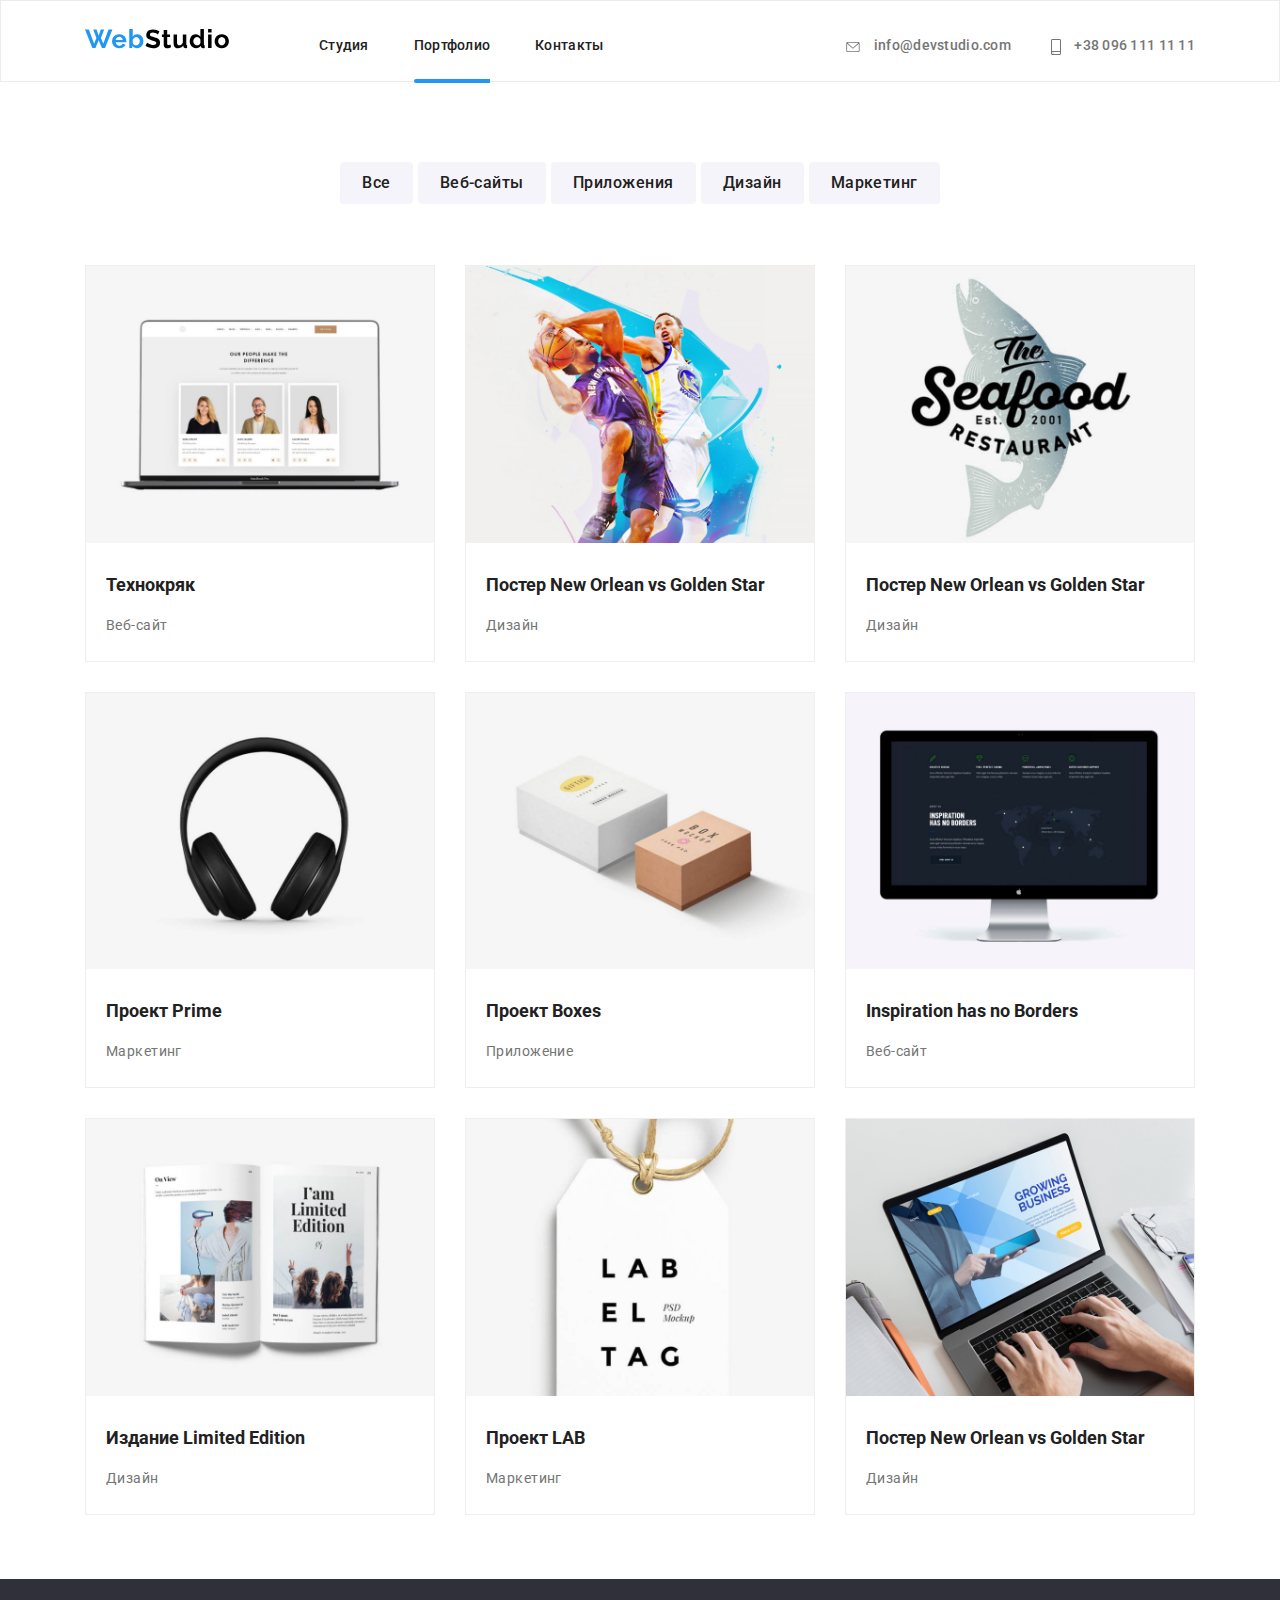
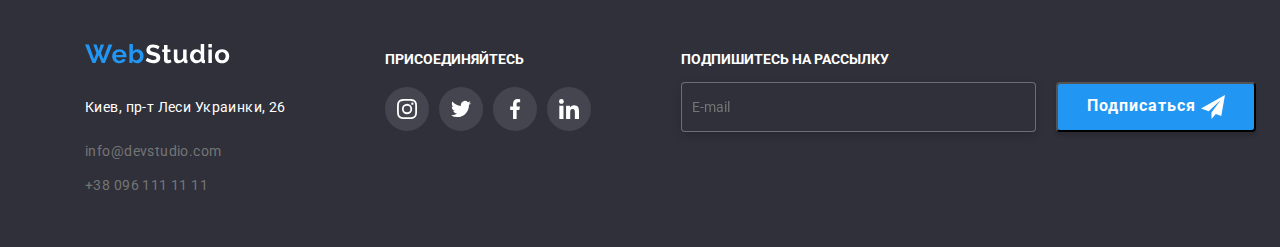
==== commit 4140cd1c: "scss" ====
--- a/portfolio.html
+++ b/portfolio.html
@@ -140,23 +140,22 @@
             </li>
             
             <li class="project-item">
-               <a href="">
-                <div class="project-item-photo">
-                    <div class="project-item-photo">
-                        <img 
-                        srcset="
+                <a href="">
+                 <div class="project-item-photo">
+                     <img 
+                         srcset="
                     ./images/Ресторан_Seafood_370.jpg 370w,
                     ./images/Ресторан_Seafood_740.jpg 740w,
                     "  
                      src="./images/Ресторан_Seafood.jpg" alt="Ресторан_Seafood" 
                      sizes="(min-width: 768px) 50vw, 100vw"> 
-                    <div class="overlay">
+                     <div class="overlay">
                         <div class="project-item-description">Технокряк это современная площадка распространения коронавируса. Компании используют эту платформу для цифрового шпионажа и атак на защищённые сервера конкурентов.</div>
                    </div>
                 </div>
                     <div class="description">
-                        <h3 class="project-name">Ресторан Seafood</h3>
-                         <p class="project-tipe">Приложение</p>
+                        <h3 class="project-name">Постер New Orlean vs Golden Star</h3>
+                        <p class="project-tipe">Дизайн</p>
                     </div>
                </a>
             </li>
@@ -268,9 +267,9 @@
 
             <li class="project-item">
                 <a href="">
-                    <div class="project-item-photo">
-                        <img 
-                        srcset="
+                 <div class="project-item-photo">
+                     <img 
+                         srcset="
                     ./images/Growing_Business_370.jpg 370w,
                     ./images/Growing_Business_740.jpg 740w,
                     "
@@ -283,11 +282,11 @@
                        </div>
                     </div>
                         <div class="description">
-                            <h3 class="project-name">Growing Business</h3>
-                            <p class="project-tipe">Приложение</p>
-                        </div>  
-                </a>              
-            </li>
+                            <h3 class="project-name">Постер New Orlean vs Golden Star</h3>
+                            <p class="project-tipe">Дизайн</p>
+                        </div>
+                   </a>
+                </li>
             
         </ul>
         </div>       
--- a/css/main.min.css
+++ b/css/main.min.css
@@ -1,2 +1,2 @@
-.container{padding-left:15px;padding-right:15px;margin-left:auto;margin-right:auto}@media screen and (min-width: 480px){.container{width:480px}}@media screen and (min-width: 768px){.container{width:768px}}@media screen and (min-width: 1140px){.container{width:1140px}}*,*::before,*::after{-webkit-box-sizing:border-box;box-sizing:border-box}html{-webkit-box-sizing:border-box;box-sizing:border-box}img{display:block;height:auto;max-width:100%;margin-right:auto;margin-left:auto}.list{display:block;text-align:center;padding:0px;margin:0px;-webkit-box-align:center;-ms-flex-align:center;align-items:center}@media screen and (min-width: 480px){.list{display:-webkit-box;display:-ms-flexbox;display:flex}}ul{list-style:none}header{background-color:#fff;border:1px;border:1px solid #ECECEC;position:relative}.menu-container a{color:#212121;font-weight:500;font-size:14px;line-height:16px;letter-spacing:0.02em;text-decoration:none;-webkit-transition-property:color;transition-property:color;-webkit-transition-duration:250ms;transition-duration:250ms;-webkit-transition-timing-function:cubic-bezier(0.4, 0, 0.2, 1);transition-timing-function:cubic-bezier(0.4, 0, 0.2, 1)}.header .nav{display:-webkit-box;display:-ms-flexbox;display:flex;-webkit-box-align:center;-ms-flex-align:center;align-items:center;-webkit-box-pack:justify;-ms-flex-pack:justify;justify-content:space-between;min-height:60px}@media screen and (min-width: 768px){.header .nav{min-height:80px}}.menu-button{display:-webkit-inline-box;display:-ms-inline-flexbox;display:inline-flex;margin:0;padding:0;border:none;background-color:transparent}@media screen and (min-width: 768px){.menu-button{display:none}}.menu-button:hover,.menu-button:focus{fill:#2196F3}.menu-button .icon-cross{display:none}.menu-button.is-open .icon-cross{display:block}.menu-button.is-open .icon-menu{display:none}.menu-container{-webkit-box-align:baseline;-ms-flex-align:baseline;align-items:baseline;-webkit-box-pack:center;-ms-flex-pack:center;justify-content:center;text-align:center;background-color:#fff}@media screen and (max-width: 767px){.menu-container{display:none;position:absolute;top:100%;left:0;width:100%;z-index:10}.menu-container.is-open{display:block}}@media screen and (min-width: 768px){.menu-container{display:-webkit-box;display:-ms-flexbox;display:flex;-webkit-box-pack:justify;-ms-flex-pack:justify;justify-content:space-between;-webkit-box-align:baseline;-ms-flex-align:baseline;align-items:baseline;-webkit-box-flex:1;-ms-flex-positive:1;flex-grow:1}}.navigation,.contacts{width:100%}.current{color:#2196F3;position:relative}.current::after{content:"";bottom:-5px;left:0px;position:absolute;background-repeat:no-repeat;display:inline-block;height:4px;width:100%}@media screen and (min-width: 768px){.current::after{bottom:-32px;display:block}}@media screen and (min-width: 1140px){.current::after{bottom:-30px}}.header-logo img{display:inline-block}.studio::after{background-image:url(../svg/hover-studio.svg)}.portfolio::after{background-image:url(../svg/hover-portfolio.svg)}.header-list{padding:0px;margin-top:60px;margin-bottom:60px}@media screen and (min-width: 768px){.header-list{display:-webkit-box;display:-ms-flexbox;display:flex;-webkit-box-align:baseline;-ms-flex-align:baseline;align-items:baseline;-webkit-box-pack:center;-ms-flex-pack:center;justify-content:center;padding-left:90px;margin:0px}}@media screen and (min-width: 1140px){.header-list{-webkit-box-pack:start;-ms-flex-pack:start;justify-content:flex-start}}@media screen and (min-width: 768px){.header-list a{position:relative}}.header-list .item{margin-right:0px;margin-bottom:30px}@media screen and (min-width: 768px){.header-list .item{margin-right:45px;margin-bottom:0px}}.header-list .item:last-child{margin:0px}.header-adres{padding:0px;margin-top:60px;margin-bottom:60px;color:#757575}@media screen and (min-width: 768px){.header-adres{display:-webkit-box;display:-ms-flexbox;display:flex;-webkit-box-orient:vertical;-webkit-box-direction:normal;-ms-flex-direction:column;flex-direction:column;-webkit-box-align:baseline;-ms-flex-align:baseline;align-items:baseline;-webkit-box-pack:center;-ms-flex-pack:center;justify-content:center;margin:0px;padding-left:50px}}@media screen and (min-width: 1140px){.header-adres{-webkit-box-pack:end;-ms-flex-pack:end;justify-content:flex-end;-webkit-box-orient:horizontal;-webkit-box-direction:normal;-ms-flex-direction:row;flex-direction:row;padding-left:0px}}.header-adres .email-phone{color:#757575;font-weight:500}.header-adres .item{color:#757575}@media screen and (max-width: 767px){.header-adres .item{margin-bottom:15px}}@media screen and (min-width: 1140px){.header-adres .item+.item{margin-left:40px}}.envelope{width:16px;height:10px;margin-right:10px;vertical-align:middle;fill:currentColor;-webkit-transition-property:fill;transition-property:fill;-webkit-transition-duration:250ms;transition-duration:250ms;-webkit-transition-timing-function:cubic-bezier(0.4, 0, 0.2, 1);transition-timing-function:cubic-bezier(0.4, 0, 0.2, 1)}.phone-icon{width:10px;height:16px;margin-right:10px;vertical-align:middle;fill:currentColor;-webkit-transition-property:fill;transition-property:fill;-webkit-transition-duration:250ms;transition-duration:250ms;-webkit-transition-timing-function:cubic-bezier(0.4, 0, 0.2, 1);transition-timing-function:cubic-bezier(0.4, 0, 0.2, 1)}.header a:hover,.header a:hover svg,.header a:focus,.header a:focus svg{color:#2196F3;fill:#2196F3}body{margin:0;background:#fff;font-family:Roboto;font-style:normal;color:#757575}h1{font-weight:900;font-size:26px;text-transform:uppercase;line-height:60px;color:#fff;text-align:center;margin:0%;letter-spacing:0.06em}@media screen and (min-width: 768px){h1{font-size:44px}}h2{color:#212121;text-align:center;font-weight:bold;font-size:36px;line-height:42px;margin:0%}h3{color:#212121;margin:0%;padding-bottom:10px;text-align:center}.main-banner{background-size:cover;background-repeat:no-repeat;background-image:-webkit-gradient(linear, left top, right top, from(rgba(47,48,58,0.4)), to(rgba(47,48,58,0.4))),url(../images/main_banner.jpg);background-image:linear-gradient(to right, rgba(47,48,58,0.4), rgba(47,48,58,0.4)),url(../images/main_banner.jpg);height:600px;text-align:center;padding-top:200px;padding-bottom:200px;margin:0%}@media screen and (max-width: 480px){.main-banner{display:block;height:400px;padding-top:120px;padding-bottom:120px;width:480px}}.to-order{display:inline-block;background:#2196F3;padding:0;-webkit-box-shadow:0px 4px 4px rgba(0,0,0,0.15);box-shadow:0px 4px 4px rgba(0,0,0,0.15);border-radius:4px;color:#fff;text-align:center;font-style:normal;font-weight:bold;font-size:16px;height:50px;min-width:200px;margin-top:30px}.to-order:hover,.to-order:focus{cursor:pointer}.what-we-do{display:none}@media screen and (min-width: 1140px){.what-we-do{display:block}}.what-we-do-title{padding-bottom:25px}@media screen and (min-width: 1140px){.what-we-do-title{padding-bottom:50px}}.project-item-link{text-decoration:none;margin:0px;padding:0px;display:-webkit-box;display:-ms-flexbox;display:flex}.project-thumb{position:relative}.project-thumb::before{display:inline-block;content:"";position:absolute;bottom:0;left:0;width:100%;height:70px;background:rgba(47,48,58,0.8);opacity:1}.product-actions{position:absolute;width:100%;bottom:19px;left:50%;-webkit-transform:translate(-50%, -50%);transform:translate(-50%, -50%);color:#fff;font-weight:bold;font-size:14px;line-height:16px;letter-spacing:0.03em;text-align:center;text-transform:uppercase}.backdrop{padding:15px;-webkit-transition-property:opacity;transition-property:opacity;-webkit-transition-duration:250ms;transition-duration:250ms;-webkit-transition-timing-function:cubic-bezier(0.4, 0, 0.2, 1);transition-timing-function:cubic-bezier(0.4, 0, 0.2, 1);position:fixed;top:0;left:0;z-index:5;background-color:rgba(0,0,0,0.2);width:100%;height:100%;opacity:1;overflow-y:scroll}@media (min-width: 768px){.backdrop{padding:0px}}.backdrop.is-hidden{opacity:0;pointer-events:none;display:none}.backdrop.is-hidden .modal{-webkit-transform:translate(-50%, -50%) scale(0.7);transform:translate(-50%, -50%) scale(0.7)}.modal{margin-top:70px;background-color:#fff;border-radius:5px;max-width:450px;min-height:610px;-webkit-transition:-webkit-transform 250ms cubic-bezier(0.4, 0, 0.2, 1);transition:-webkit-transform 250ms cubic-bezier(0.4, 0, 0.2, 1);transition:transform 250ms cubic-bezier(0.4, 0, 0.2, 1);transition:transform 250ms cubic-bezier(0.4, 0, 0.2, 1), -webkit-transform 250ms cubic-bezier(0.4, 0, 0.2, 1)}@media (min-width: 768px){.modal{position:absolute;margin-top:0px;-webkit-transform:translate(-50%, -50%) scale(1);transform:translate(-50%, -50%) scale(1);left:50%;top:60%;display:inline-block;min-height:590px}}@media (min-width: 768px) and (min-width: 1140px){.modal{-webkit-transform:translate(-50%, -50%) scale(1);transform:translate(-50%, -50%) scale(1);max-width:530px;left:50%;top:50%}}.close-modal{position:absolute;right:20px;top:90px;border:1px solid rgba(0,0,0,0.1);-webkit-box-sizing:border-box;box-sizing:border-box;border-radius:50%;background-color:#fff;background-repeat:no-repeat;background-position:center;width:30px;height:30px}@media (min-width: 768px){.close-modal{right:8px;top:8px}}.close-modal:hover{cursor:pointer;fill:#2196F3}.close-modal-svg{-webkit-transition-property:fill;transition-property:fill;-webkit-transition-duration:250ms;transition-duration:250ms;-webkit-transition-timing-function:cubic-bezier(0.4, 0, 0.2, 1);transition-timing-function:cubic-bezier(0.4, 0, 0.2, 1);position:absolute;top:6px;right:5px}.form-modal{outline:1px;margin-left:auto;margin-right:auto;padding-right:40px;padding-left:40px;padding-top:40px;padding-bottom:40px;font-weight:normal;font-size:12px;line-height:14px;letter-spacing:0.01em;color:#757575}.form-input:focus ~ .modal-svg{fill:#2196F3}.form-label+.form-input:focus{border-color:#2196F3;cursor:pointer}.form-modal-title{margin-bottom:12px;font-weight:bold;font-size:20px;line-height:23px;text-align:center;letter-spacing:0.03em;color:#212121}.form-field{position:relative;outline:1px;margin-bottom:10px;display:-webkit-box;display:-ms-flexbox;display:flex;-webkit-box-orient:vertical;-webkit-box-direction:normal;-ms-flex-direction:column;flex-direction:column;text-align:left}.form-field label{margin-bottom:4px;font-weight:normal;font-size:12px;line-height:14px;letter-spacing:0.01em;color:#757575}.form-field input{padding-left:40px}.form-field textarea{padding-left:16px;padding-right:16px;padding-top:12px;padding-bottom:12px;font-size:16px;height:120px}.form-field textarea::-webkit-input-placeholder{font-size:12px;color:rgba(117,117,117,0.5);font-weight:normal}.form-field textarea:-ms-input-placeholder{font-size:12px;color:rgba(117,117,117,0.5);font-weight:normal}.form-field textarea::-ms-input-placeholder{font-size:12px;color:rgba(117,117,117,0.5);font-weight:normal}.form-field textarea::placeholder{font-size:12px;color:rgba(117,117,117,0.5);font-weight:normal}.form-input{-webkit-transition-property:border-color;transition-property:border-color;-webkit-transition-duration:250ms;transition-duration:250ms;-webkit-transition-timing-function:cubic-bezier(0.4, 0, 0.2, 1);transition-timing-function:cubic-bezier(0.4, 0, 0.2, 1);outline:none;position:relative;margin:0;padding:0;border:1px solid rgba(33,33,33,0.2);border-radius:4px;height:40px}.comment-input{margin:0;padding:0;border:1px solid rgba(33,33,33,0.2);border-radius:4px}.checkbox-field{margin-top:20px;margin-bottom:30px;position:relative;outline:1px;font-size:12px}@media (min-width: 1140px){.checkbox-field{font-size:14px}}.checkbox-icon{display:inline-block;margin-right:5px;width:16px;height:15px;border:2px solid black;border-radius:2px}.checkbox-label{display:-webkit-box;display:-ms-flexbox;display:flex;-webkit-box-align:center;-ms-flex-align:center;align-items:center}.checkbox-label a{margin-left:2px;text-decoration:none;text-decoration:underline;color:#2196F3}.checkbox{-webkit-appearance:none;-moz-appearance:none;appearance:none;outline:none}.checkbox:checked+.checkbox-icon{background-color:#2196F3;border-color:#2196F3;background-image:url(../svg/icon\check\no\color.svg);background-size:contain;background-origin:border-box}.button-modal{display:inline-block;background:#2196F3;padding:0;-webkit-box-shadow:0px 4px 4px rgba(0,0,0,0.15);box-shadow:0px 4px 4px rgba(0,0,0,0.15);border-radius:4px;font-weight:bold;font-size:16px;-webkit-box-align:center;-ms-flex-align:center;align-items:center;text-align:center;letter-spacing:0.06em;color:#fff;height:50px;min-width:200px}.button-modal:hover{cursor:pointer}.modal-svg{-webkit-transition-property:fill;transition-property:fill;-webkit-transition-duration:250ms;transition-duration:250ms;-webkit-transition-timing-function:cubic-bezier(0.4, 0, 0.2, 1);transition-timing-function:cubic-bezier(0.4, 0, 0.2, 1);position:absolute;top:30px;margin-left:10px;fill:#212121;vertical-align:middle}.our-clients{padding-top:60px;padding-bottom:60px}@media screen and (min-width: 768px){.our-clients{padding-top:95px;padding-bottom:95px}}.our-clients-title{padding-bottom:20px}@media screen and (min-width: 1140px){.our-clients-title{padding-bottom:45px}}.clients{display:-webkit-box;display:-ms-flexbox;display:flex;padding:0px;margin:0px;-ms-flex-wrap:wrap;flex-wrap:wrap;margin:-15px}.clients-item{width:calc((100% - 4 * 15px) / 2);margin:15px}@media screen and (min-width: 768px){.clients-item{width:calc((100% - 6 * 15px) / 3);margin:15px}}@media screen and (min-width: 1140px){.clients-item{width:calc((100% - 12 * 15px) / 6);margin:15px}}.clients-item a{display:-webkit-box;display:-ms-flexbox;display:flex;-webkit-box-align:center;-ms-flex-align:center;align-items:center;-webkit-box-pack:center;-ms-flex-pack:center;justify-content:center;height:90px;border:1px solid;border-color:#AFB1B8;border-radius:4px;-webkit-transition-property:border-color;transition-property:border-color;-webkit-transition-duration:250ms;transition-duration:250ms;-webkit-transition-timing-function:cubic-bezier(0.4, 0, 0.2, 1);transition-timing-function:cubic-bezier(0.4, 0, 0.2, 1)}.clients-item a:hover,.clients-item a:hover svg,.clients-item a:focus,.clients-item a:focus svg{border-color:#2196F3;fill:#2196F3}.clients-icon{fill:#AFB1B8;-webkit-transition-property:fill;transition-property:fill;-webkit-transition-duration:250ms;transition-duration:250ms;-webkit-transition-timing-function:cubic-bezier(0.4, 0, 0.2, 1);transition-timing-function:cubic-bezier(0.4, 0, 0.2, 1)}.our-team{background:#fff;font-weight:normal;font-size:16px;line-height:19px;text-align:center;padding-top:60px;padding-bottom:60px}@media screen and (min-width: 1140px){.our-team{padding-top:90px;padding-bottom:90px}}.our-team-title{padding-bottom:25px}@media screen and (min-width: 1140px){.our-team-title{padding-bottom:50px}}.our-team-set{display:block}@media screen and (min-width: 768px){.our-team-set{display:-webkit-box;display:-ms-flexbox;display:flex;-ms-flex-wrap:wrap;flex-wrap:wrap;margin:-15px}}.team-player{letter-spacing:0.03em;font-weight:500;font-size:16px;line-height:19px;text-align:center;padding-top:30px}.team-player-item{background-color:#fff;border-color:#212121;border-radius:0px 0px 4px 4px;-webkit-box-shadow:0px 1px 3px rgba(0,0,0,0.12),0px 1px 1px rgba(0,0,0,0.14),0px 2px 1px rgba(0,0,0,0.2);box-shadow:0px 1px 3px rgba(0,0,0,0.12),0px 1px 1px rgba(0,0,0,0.14),0px 2px 1px rgba(0,0,0,0.2)}@media screen and (min-width: 768px){.team-player-item{width:calc((100% - 4 * 15px) / 2);margin:15px}}@media screen and (min-width: 1140px){.team-player-item{width:calc((100% - 8 * 15px) / 4);margin:15px}}@media screen and (max-width: 767px){.team-player-item:not(:last-child){margin-bottom:15px}}.team-player-photo{padding:0px}.sosial-media-list{display:-webkit-box;display:-ms-flexbox;display:flex;margin:0px;padding:0px;padding-bottom:30px;-webkit-box-pack:center;-ms-flex-pack:center;justify-content:center}.sosial-media-list a:hover,.sosial-media-list a:focus{background-color:#2196F3;fill:#fff}.sosial-media-item a{display:-webkit-box;display:-ms-flexbox;display:flex;height:44px;width:44px;-webkit-box-align:center;-ms-flex-align:center;align-items:center;border-radius:50%;margin-right:10px;fill:#AFB1B8;-webkit-transition-property:background-color;transition-property:background-color;-webkit-transition-duration:250ms;transition-duration:250ms;-webkit-transition-timing-function:cubic-bezier(0.4, 0, 0.2, 1);transition-timing-function:cubic-bezier(0.4, 0, 0.2, 1)}.media-icon{width:20px;height:20px;margin-left:auto;margin-right:auto;-webkit-transition-property:fill;transition-property:fill;-webkit-transition-duration:250ms;transition-duration:250ms;-webkit-transition-timing-function:cubic-bezier(0.4, 0, 0.2, 1);transition-timing-function:cubic-bezier(0.4, 0, 0.2, 1)}.profession{text-align:center;padding-bottom:25px}p{text-align:left;font-weight:normal;font-size:14px;line-height:24px;letter-spacing:0.03em;color:#757575;margin:0px}@media screen and (max-width: 768px){p{text-align:center}}.features{padding-top:60px;padding-bottom:60px}@media screen and (min-width: 768px){.features{padding-top:64px;padding-bottom:64px}}.features-item-title{font-weight:bold;font-size:14px;line-height:16px;letter-spacing:0.03em;text-transform:uppercase;color:#212121;padding-bottom:10px}@media screen and (min-width: 768px){.features-item-title{text-align:left}}.features-set{display:block}@media screen and (min-width: 768px){.features-set{display:-webkit-box;display:-ms-flexbox;display:flex;-ms-flex-wrap:wrap;flex-wrap:wrap;margin:-15px}}@media screen and (min-width: 768px){.features-set .features-item{width:calc((100% - 4 * 15px) / 2);margin:15px}}@media screen and (min-width: 1140px){.features-set .features-item{width:calc((100% - 8 * 15px) / 4);margin:15px}}@media screen and (max-width: 767px){.features-set .features-item:not(:last-child){margin-bottom:30px}}.features-set .features-item::before{display:block;content:"";height:120px;background-repeat:no-repeat;background-position:center;background-color:#F5F4FA;margin-bottom:30px}.features-set .antena::before{content:"";background-image:url(../svg/antenna.svg)}.features-set .clock::before{content:"";background-image:url(../svg/clock.svg)}.features-set .diagrama::before{content:"";background-image:url(../svg/diagram.svg)}.features-set .astronaut::before{content:"";background-image:url(../svg/astronaut.svg)}.section-projects{background-color:#fff;padding-top:60px;padding-bottom:60px}@media screen and (min-width: 768px){.section-projects{padding-top:64px;padding-bottom:64px}}.projects-set{display:block;font-weight:normal;font-size:16px;line-height:30px;text-align:center;color:#757575;padding-bottom:0px;padding-left:0px;padding-top:45px;margin:0px}@media screen and (min-width: 768px){.projects-set{display:-webkit-box;display:-ms-flexbox;display:flex;-ms-flex-wrap:wrap;flex-wrap:wrap;margin:-15px}}.projects-set a{text-decoration:none}.project-item{background:#fff;border:1px solid #EEEEEE;margin-bottom:0px}@media screen and (min-width: 768px){.project-item{width:calc((100% - 4 * 15px) / 2);margin:15px}}@media screen and (min-width: 1140px){.project-item{width:calc((100% - 6 * 15px) / 3);margin:15px}}@media screen and (max-width: 767px){.project-item:not(:last-child){margin-bottom:30px}}.project-item:not(:last-child):hover,.project-item:not(:last-child):focus{cursor:pointer;-webkit-box-shadow:0px 1px 3px rgba(0,0,0,0.12),0px 1px 1px rgba(0,0,0,0.14),0px 2px 1px rgba(0,0,0,0.2);box-shadow:0px 1px 3px rgba(0,0,0,0.12),0px 1px 1px rgba(0,0,0,0.14),0px 2px 1px rgba(0,0,0,0.2)}.project-item:not(:last-child):hover .project-item-photo::before,.project-item:not(:last-child):focus .project-item-photo::before{-webkit-transform:translateY(0);transform:translateY(0)}.project-item:not(:last-child):hover .overlay,.project-item:not(:last-child):focus .overlay{-webkit-transform:translateY(0);transform:translateY(0)}.project-item .project-name{font-weight:bold;font-size:18px;line-height:36px;color:#212121;text-align:left;padding:0px}.project-item .project-tipe{margin-top:10px}@media screen and (max-width: 768px){.project-item .project-tipe{text-align:left}}.project-item .description{padding:24px 20px 24px 20px}.project-item .project-item-photo{position:relative;margin:0px;padding:0px;overflow:hidden}.project-item .project-item-photo::before{display:inline-block;content:"";position:absolute;top:0;left:0;width:100%;height:100%;background-color:rgba(33,150,243,0.9);opacity:0;-webkit-transform:translateY(100%);transform:translateY(100%);-webkit-transition-duration:250ms;transition-duration:250ms;-webkit-transition-timing-function:cubic-bezier(0.4, 0, 0.2, 1);transition-timing-function:cubic-bezier(0.4, 0, 0.2, 1)}.project-item .project-item-photo:hover::before,.project-item .project-item-photo:focus::before{opacity:1;content:""}.project-item .overlay{position:absolute;top:0;left:0;width:100%;height:100%;opacity:1;-webkit-transform:translateY(100%);transform:translateY(100%);-webkit-transition-duration:250ms;transition-duration:250ms;-webkit-transition-timing-function:cubic-bezier(0.4, 0, 0.2, 1);transition-timing-function:cubic-bezier(0.4, 0, 0.2, 1)}.project-item .project-item-description{position:absolute;top:50%;left:50%;-webkit-transform:translate(-50%, -50%);transform:translate(-50%, -50%);display:-webkit-box;display:-ms-flexbox;display:flex;-webkit-box-align:center;-ms-flex-align:center;align-items:center;opacity:0;width:100%;height:100%;font-weight:normal;font-size:18px;line-height:28px;letter-spacing:0.03em;color:#fff}.project-item .project-item:hover,.project-item .project-item:focus,.project-item .project-item-description:hover{opacity:1}.filter{background-color:#fff;display:block;margin:0px}.filter .item{display:-webkit-box;display:-ms-flexbox;display:flex}.filter .filter-list{display:-webkit-box;display:-ms-flexbox;display:flex;-ms-flex-wrap:wrap;flex-wrap:wrap;-webkit-box-pack:left;-ms-flex-pack:left;justify-content:left;padding:0px}@media screen and (min-width: 768px){.filter .filter-list{-webkit-box-pack:center;-ms-flex-pack:center;justify-content:center;display:inlone}}.filter .item+.item{margin-left:5px}.button{background-color:#F5F4FA;color:#212121;font-weight:500;font-size:16px;line-height:26px;text-align:center;letter-spacing:0.03em;text-decoration:none;border:0px;border-radius:4px;padding-left:22px;padding-right:22px;padding-bottom:8px;padding-top:8px;cursor:pointer;-webkit-transition-property:background-color, color;transition-property:background-color, color;-webkit-transition-duration:250ms;transition-duration:250ms;-webkit-transition-timing-function:cubic-bezier(0.4, 0, 0.2, 1);transition-timing-function:cubic-bezier(0.4, 0, 0.2, 1)}.button:focus,.button:hover{color:#fff;background:#2196F3;font-style:normal;text-align:center}footer{background-color:#2F303A;color:#fff;border:1px}.container-footer{display:inline-block;margin-left:auto;margin-right:auto;width:100%}@media screen and (min-width: 768px){.container-footer{display:-webkit-box;display:-ms-flexbox;display:flex;-webkit-box-align:baseline;-ms-flex-align:baseline;align-items:baseline;-ms-flex-wrap:wrap;flex-wrap:wrap;width:auto}}@media screen and (min-width: 1140px){.container-footer{display:-webkit-box;display:-ms-flexbox;display:flex;-ms-flex-wrap:nowrap;flex-wrap:nowrap;-webkit-box-orient:horizontal;-webkit-box-direction:normal;-ms-flex-direction:row;flex-direction:row}}footer a{text-decoration:none;display:block;width:100%}.footer-contacts{display:inline-block;margin-left:auto;margin-right:auto;width:100%;text-align:center}@media screen and (min-width: 768px){.footer-contacts{width:auto}}.footer-logo{height:31px;display:inline-block;margin-top:60px;margin-bottom:20px;text-align:center}@media screen and (min-width: 1140px){.footer-logo{width:145px;display:block}}.footer-logo img{display:inline-block}address{font-style:normal;padding-bottom:50px;display:inline-block;text-align:center}@media screen and (min-width: 1140px){address{display:block;min-width:230px}}address p:last-child{margin-top:10px}.email-phone{color:#757575;font-size:14px;font-style:normal;font-weight:normal;line-height:24px;letter-spacing:0.03em;margin-top:10px;text-align:center}@media screen and (min-width: 1140px){.email-phone{text-align:left;display:block}}.city-adress{color:#fff;padding-bottom:10px;text-align:center}@media screen and (min-width: 1140px){.city-adress{text-align:left;display:block}}.subscribe{display:inline-block;margin-left:auto;margin-right:auto;width:100%;text-transform:uppercase;font-size:14px;font-weight:bold;line-height:16px;text-align:center;padding-bottom:35px;padding-top:40px}@media screen and (min-width: 1140px){.subscribe{text-align:left;-ms-flex-wrap:wrap;flex-wrap:wrap;width:100%;margin-left:90px;padding-top:72px;padding-bottom:0px}}.subscribe .subscribe-title{padding-bottom:15px}.footer-subscribe{display:block;margin-top:20px;-webkit-box-pack:center;-ms-flex-pack:center;justify-content:center}@media screen and (min-width: 1140px){.footer-subscribe{display:-webkit-box;display:-ms-flexbox;display:flex;text-align:right;-webkit-box-pack:justify;-ms-flex-pack:justify;justify-content:space-between;margin:0px;-webkit-box-align:start;-ms-flex-align:start;align-items:flex-start}}.subscribe-button{display:inline-block;background:#2196F3;-webkit-box-pack:center;-ms-flex-pack:center;justify-content:center;margin:20px;-webkit-box-shadow:0px 4px 4px rgba(0,0,0,0.15);box-shadow:0px 4px 4px rgba(0,0,0,0.15);border-radius:4px;font-weight:bold;font-size:16px;-webkit-box-align:center;-ms-flex-align:center;align-items:center;text-align:center;letter-spacing:0.06em;color:#fff;height:50px;min-width:200px}@media screen and (min-width: 1140px){.subscribe-button{margin:0px;margin-left:20px;padding:0px}}.subscribe-button:hover,.subscribe-button:focus{cursor:pointer}.subscribe-button-svg{fill:#fff;vertical-align:middle}.footer-subscribe input{padding:10px;border:1px solid rgba(255,255,255,0.3);background-color:#2F303A;-webkit-filter:drop-shadow(0px 4px 4px rgba(0,0,0,0.15));filter:drop-shadow(0px 4px 4px rgba(0,0,0,0.15));border-radius:4px;width:100%;height:50px;color:#fff}@media screen and (min-width: 768px){.footer-subscribe input{width:355px}}.join{display:inline-block;margin-left:auto;margin-right:auto;width:100%;text-align:center;text-transform:uppercase;font-size:14px;font-weight:bold;line-height:16px}@media screen and (min-width: 768px){.join{width:auto}}@media screen and (min-width: 1140px){.join{display:inline-block;-ms-flex-wrap:wrap;flex-wrap:wrap;min-width:206px;margin-left:70px;padding-top:72px;text-align:left;width:auto}}.join .join-us{display:block}@media screen and (min-width: 768px){.join .join-us{display:-webkit-box;display:-ms-flexbox;display:flex}}.join-us-item{display:inline-block}.media{display:inline-block;-webkit-box-align:center;-ms-flex-align:center;align-items:center;height:44px;width:44px;margin-right:10px;margin-top:20px;background-color:rgba(255,255,255,0.1);background-repeat:no-repeat;background-position:center;background-size:20px;border-radius:50%}.media:hover,.media:focus{background-color:#2196F3;-webkit-transition-duration:250ms;transition-duration:250ms;-webkit-transition-timing-function:cubic-bezier(0.4, 0, 0.2, 1);transition-timing-function:cubic-bezier(0.4, 0, 0.2, 1)}.instagram{background-image:url(../svg/instagram.svg)}.twiter{background-image:url(../svg/twitter.svg)}.facebook{background-image:url(../svg/facebook.svg)}.linkedin{background-image:url(../svg/linkedin.svg)}
+.container{padding-left:15px;padding-right:15px;margin-left:auto;margin-right:auto}@media screen and (min-width: 480px){.container{width:480px}}@media screen and (min-width: 768px){.container{width:768px}}@media screen and (min-width: 1140px){.container{width:1140px}}*,*::before,*::after{-webkit-box-sizing:border-box;box-sizing:border-box}html{-webkit-box-sizing:border-box;box-sizing:border-box}img{display:block;height:auto;max-width:100%;margin-right:auto;margin-left:auto}.list{display:block;text-align:center;padding:0px;margin:0px;-webkit-box-align:center;-ms-flex-align:center;align-items:center}@media screen and (min-width: 480px){.list{display:-webkit-box;display:-ms-flexbox;display:flex}}ul{list-style:none}header{background-color:#fff;border:1px;border:1px solid #ECECEC;position:relative}.menu-container a{color:#212121;font-weight:500;font-size:14px;line-height:16px;letter-spacing:0.02em;text-decoration:none;-webkit-transition-property:color;transition-property:color;-webkit-transition-duration:250ms;transition-duration:250ms;-webkit-transition-timing-function:cubic-bezier(0.4, 0, 0.2, 1);transition-timing-function:cubic-bezier(0.4, 0, 0.2, 1)}.header .nav{display:-webkit-box;display:-ms-flexbox;display:flex;-webkit-box-align:center;-ms-flex-align:center;align-items:center;-webkit-box-pack:justify;-ms-flex-pack:justify;justify-content:space-between;min-height:60px}@media screen and (min-width: 768px){.header .nav{min-height:80px}}.menu-button{display:-webkit-inline-box;display:-ms-inline-flexbox;display:inline-flex;margin:0;padding:0;border:none;background-color:transparent}@media screen and (min-width: 768px){.menu-button{display:none}}.menu-button:hover,.menu-button:focus{fill:#2196F3}.menu-button .icon-cross{display:none}.menu-button.is-open .icon-cross{display:block}.menu-button.is-open .icon-menu{display:none}.menu-container{-webkit-box-align:baseline;-ms-flex-align:baseline;align-items:baseline;-webkit-box-pack:center;-ms-flex-pack:center;justify-content:center;text-align:center;background-color:#fff}@media screen and (max-width: 767px){.menu-container{display:none;position:absolute;top:100%;left:0;width:100%;z-index:10}.menu-container.is-open{display:block}}@media screen and (min-width: 768px){.menu-container{display:-webkit-box;display:-ms-flexbox;display:flex;-webkit-box-pack:justify;-ms-flex-pack:justify;justify-content:space-between;-webkit-box-align:baseline;-ms-flex-align:baseline;align-items:baseline;-webkit-box-flex:1;-ms-flex-positive:1;flex-grow:1}}.navigation,.contacts{width:100%}.current{color:#2196F3;position:relative}.current::after{content:"";bottom:-5px;left:0px;position:absolute;background-repeat:no-repeat;display:inline-block;height:4px;width:100%}@media screen and (min-width: 768px){.current::after{bottom:-32px;display:block}}@media screen and (min-width: 1140px){.current::after{bottom:-30px}}.header-logo img{display:inline-block}.studio::after{background-image:url(../svg/hover-studio.svg)}.portfolio::after{background-image:url(../svg/hover-portfolio.svg)}.header-list{padding:0px;margin-top:60px;margin-bottom:60px}@media screen and (min-width: 768px){.header-list{display:-webkit-box;display:-ms-flexbox;display:flex;-webkit-box-align:baseline;-ms-flex-align:baseline;align-items:baseline;-webkit-box-pack:center;-ms-flex-pack:center;justify-content:center;padding-left:90px;margin:0px}}@media screen and (min-width: 1140px){.header-list{-webkit-box-pack:start;-ms-flex-pack:start;justify-content:flex-start}}@media screen and (min-width: 768px){.header-list a{position:relative}}.header-list .item{margin-right:0px;margin-bottom:30px}@media screen and (min-width: 768px){.header-list .item{margin-right:45px;margin-bottom:0px}}.header-list .item:last-child{margin:0px}.header-adres{padding:0px;margin-top:60px;margin-bottom:60px;color:#757575}@media screen and (min-width: 768px){.header-adres{display:-webkit-box;display:-ms-flexbox;display:flex;-webkit-box-orient:vertical;-webkit-box-direction:normal;-ms-flex-direction:column;flex-direction:column;-webkit-box-align:baseline;-ms-flex-align:baseline;align-items:baseline;-webkit-box-pack:center;-ms-flex-pack:center;justify-content:center;margin:0px;padding-left:50px}}@media screen and (min-width: 1140px){.header-adres{-webkit-box-pack:end;-ms-flex-pack:end;justify-content:flex-end;-webkit-box-orient:horizontal;-webkit-box-direction:normal;-ms-flex-direction:row;flex-direction:row;padding-left:0px}}.header-adres .email-phone{color:#757575;font-weight:500}.header-adres .item{color:#757575}@media screen and (max-width: 767px){.header-adres .item{margin-bottom:15px}}@media screen and (min-width: 1140px){.header-adres .item+.item{margin-left:40px}}.envelope{width:16px;height:10px;margin-right:10px;vertical-align:middle;fill:currentColor;-webkit-transition-property:fill;transition-property:fill;-webkit-transition-duration:250ms;transition-duration:250ms;-webkit-transition-timing-function:cubic-bezier(0.4, 0, 0.2, 1);transition-timing-function:cubic-bezier(0.4, 0, 0.2, 1)}.phone-icon{width:10px;height:16px;margin-right:10px;vertical-align:middle;fill:currentColor;-webkit-transition-property:fill;transition-property:fill;-webkit-transition-duration:250ms;transition-duration:250ms;-webkit-transition-timing-function:cubic-bezier(0.4, 0, 0.2, 1);transition-timing-function:cubic-bezier(0.4, 0, 0.2, 1)}.header a:hover,.header a:hover svg,.header a:focus,.header a:focus svg{color:#2196F3;fill:#2196F3}body{margin:0;background:#fff;font-family:Roboto;font-style:normal;color:#757575}h1{font-weight:900;font-size:26px;text-transform:uppercase;line-height:60px;color:#fff;text-align:center;margin:0%;letter-spacing:0.06em}@media screen and (min-width: 768px){h1{font-size:44px}}h2{color:#212121;text-align:center;font-weight:bold;font-size:36px;line-height:42px;margin:0%}h3{color:#212121;margin:0%;padding-bottom:10px;text-align:center}.main-banner{background-size:cover;background-repeat:no-repeat;background-image:-webkit-gradient(linear, left top, right top, from(rgba(47,48,58,0.4)), to(rgba(47,48,58,0.4))),url(../images/main_banner.jpg);background-image:linear-gradient(to right, rgba(47,48,58,0.4), rgba(47,48,58,0.4)),url(../images/main_banner.jpg);height:600px;text-align:center;padding-top:200px;padding-bottom:200px;margin:0%}@media screen and (max-width: 480px){.main-banner{display:block;height:400px;padding-top:120px;padding-bottom:120px;width:480px}}.to-order{display:inline-block;background:#2196F3;padding:0;-webkit-box-shadow:0px 4px 4px rgba(0,0,0,0.15);box-shadow:0px 4px 4px rgba(0,0,0,0.15);border-radius:4px;color:#fff;text-align:center;font-style:normal;font-weight:bold;font-size:16px;height:50px;min-width:200px;margin-top:30px}.to-order:hover,.to-order:focus{cursor:pointer}.what-we-do{display:none}@media screen and (min-width: 1140px){.what-we-do{display:block}}.what-we-do-title{padding-bottom:25px}@media screen and (min-width: 1140px){.what-we-do-title{padding-bottom:50px}}.project-item-link{text-decoration:none;margin:0px;padding:0px;display:-webkit-box;display:-ms-flexbox;display:flex}.project-thumb{position:relative}.project-thumb::before{display:inline-block;content:"";position:absolute;bottom:0;left:0;width:100%;height:70px;background:rgba(47,48,58,0.8);opacity:1}.product-actions{position:absolute;width:100%;bottom:19px;left:50%;-webkit-transform:translate(-50%, -50%);transform:translate(-50%, -50%);color:#fff;font-weight:bold;font-size:14px;line-height:16px;letter-spacing:0.03em;text-align:center;text-transform:uppercase}.backdrop{padding:15px;-webkit-transition-property:opacity;transition-property:opacity;-webkit-transition-duration:250ms;transition-duration:250ms;-webkit-transition-timing-function:cubic-bezier(0.4, 0, 0.2, 1);transition-timing-function:cubic-bezier(0.4, 0, 0.2, 1);position:fixed;top:0;left:0;z-index:5;background-color:rgba(0,0,0,0.2);width:100%;height:100%;opacity:1;overflow-y:scroll}@media (min-width: 768px){.backdrop{padding:0px}}.backdrop.is-hidden{opacity:0;pointer-events:none;display:none}.backdrop.is-hidden .modal{-webkit-transform:translate(-50%, -50%) scale(0.7);transform:translate(-50%, -50%) scale(0.7)}.modal{margin-top:70px;background-color:#fff;border-radius:5px;max-width:450px;min-height:610px;-webkit-transition:-webkit-transform 250ms cubic-bezier(0.4, 0, 0.2, 1);transition:-webkit-transform 250ms cubic-bezier(0.4, 0, 0.2, 1);transition:transform 250ms cubic-bezier(0.4, 0, 0.2, 1);transition:transform 250ms cubic-bezier(0.4, 0, 0.2, 1), -webkit-transform 250ms cubic-bezier(0.4, 0, 0.2, 1)}@media (min-width: 768px){.modal{position:absolute;margin-top:0px;-webkit-transform:translate(-50%, -50%) scale(1);transform:translate(-50%, -50%) scale(1);left:50%;top:60%;display:inline-block;min-height:590px}}@media (min-width: 768px) and (min-width: 1140px){.modal{-webkit-transform:translate(-50%, -50%) scale(1);transform:translate(-50%, -50%) scale(1);max-width:530px;left:50%;top:50%}}.close-modal{position:absolute;right:20px;top:90px;border:1px solid rgba(0,0,0,0.1);-webkit-box-sizing:border-box;box-sizing:border-box;border-radius:50%;background-color:#fff;background-repeat:no-repeat;background-position:center;width:30px;height:30px}@media (min-width: 768px){.close-modal{right:8px;top:8px}}.close-modal:hover{cursor:pointer;fill:#2196F3}.close-modal-svg{-webkit-transition-property:fill;transition-property:fill;-webkit-transition-duration:250ms;transition-duration:250ms;-webkit-transition-timing-function:cubic-bezier(0.4, 0, 0.2, 1);transition-timing-function:cubic-bezier(0.4, 0, 0.2, 1);position:absolute;top:6px;right:5px}.form-modal{outline:1px;margin-left:auto;margin-right:auto;padding-right:40px;padding-left:40px;padding-top:40px;padding-bottom:40px;font-weight:normal;font-size:12px;line-height:14px;letter-spacing:0.01em;color:#757575}.form-input:focus ~ .modal-svg{fill:#2196F3}.form-label+.form-input:focus{border-color:#2196F3;cursor:pointer}.form-modal-title{margin-bottom:12px;font-weight:bold;font-size:20px;line-height:23px;text-align:center;letter-spacing:0.03em;color:#212121}.form-field{position:relative;outline:1px;margin-bottom:10px;display:-webkit-box;display:-ms-flexbox;display:flex;-webkit-box-orient:vertical;-webkit-box-direction:normal;-ms-flex-direction:column;flex-direction:column;text-align:left}.form-field label{margin-bottom:4px;font-weight:normal;font-size:12px;line-height:14px;letter-spacing:0.01em;color:#757575}.form-field input{padding-left:40px}.form-field textarea{padding-left:16px;padding-right:16px;padding-top:12px;padding-bottom:12px;font-size:16px;height:120px}.form-field textarea::-webkit-input-placeholder{font-size:12px;color:rgba(117,117,117,0.5);font-weight:normal}.form-field textarea:-ms-input-placeholder{font-size:12px;color:rgba(117,117,117,0.5);font-weight:normal}.form-field textarea::-ms-input-placeholder{font-size:12px;color:rgba(117,117,117,0.5);font-weight:normal}.form-field textarea::placeholder{font-size:12px;color:rgba(117,117,117,0.5);font-weight:normal}.form-input{-webkit-transition-property:border-color;transition-property:border-color;-webkit-transition-duration:250ms;transition-duration:250ms;-webkit-transition-timing-function:cubic-bezier(0.4, 0, 0.2, 1);transition-timing-function:cubic-bezier(0.4, 0, 0.2, 1);outline:none;position:relative;margin:0;padding:0;border:1px solid rgba(33,33,33,0.2);border-radius:4px;height:40px}.comment-input{margin:0;padding:0;border:1px solid rgba(33,33,33,0.2);border-radius:4px}.checkbox-field{margin-top:20px;margin-bottom:30px;position:relative;outline:1px;font-size:12px}@media (min-width: 1140px){.checkbox-field{font-size:14px}}.checkbox-icon{display:inline-block;margin-right:5px;width:16px;height:15px;border:2px solid black;border-radius:2px}.checkbox-label{display:-webkit-box;display:-ms-flexbox;display:flex;-webkit-box-align:center;-ms-flex-align:center;align-items:center}.checkbox-label a{margin-left:2px;text-decoration:none;text-decoration:underline;color:#2196F3}.checkbox{-webkit-appearance:none;-moz-appearance:none;appearance:none;outline:none}.checkbox:checked+.checkbox-icon{background-color:#2196F3;border-color:#2196F3;background-image:url(../svg/icon\check\no\color.svg);background-size:contain;background-origin:border-box}.button-modal{display:inline-block;background:#2196F3;padding:0;-webkit-box-shadow:0px 4px 4px rgba(0,0,0,0.15);box-shadow:0px 4px 4px rgba(0,0,0,0.15);border-radius:4px;font-weight:bold;font-size:16px;-webkit-box-align:center;-ms-flex-align:center;align-items:center;text-align:center;letter-spacing:0.06em;color:#fff;height:50px;min-width:200px}.button-modal:hover{cursor:pointer}.modal-svg{-webkit-transition-property:fill;transition-property:fill;-webkit-transition-duration:250ms;transition-duration:250ms;-webkit-transition-timing-function:cubic-bezier(0.4, 0, 0.2, 1);transition-timing-function:cubic-bezier(0.4, 0, 0.2, 1);position:absolute;top:30px;margin-left:10px;fill:#212121;vertical-align:middle}.our-clients{padding-top:60px;padding-bottom:60px}@media screen and (min-width: 768px){.our-clients{padding-top:95px;padding-bottom:95px}}.our-clients-title{padding-bottom:20px}@media screen and (min-width: 1140px){.our-clients-title{padding-bottom:45px}}.clients{display:-webkit-box;display:-ms-flexbox;display:flex;padding:0px;margin:0px;-ms-flex-wrap:wrap;flex-wrap:wrap;margin:-15px}.clients-item{width:calc((100% - 4 * 15px) / 2);margin:15px}@media screen and (min-width: 768px){.clients-item{width:calc((100% - 6 * 15px) / 3);margin:15px}}@media screen and (min-width: 1140px){.clients-item{width:calc((100% - 12 * 15px) / 6);margin:15px}}.clients-item a{display:-webkit-box;display:-ms-flexbox;display:flex;-webkit-box-align:center;-ms-flex-align:center;align-items:center;-webkit-box-pack:center;-ms-flex-pack:center;justify-content:center;height:90px;border:1px solid;border-color:#AFB1B8;border-radius:4px;-webkit-transition-property:border-color;transition-property:border-color;-webkit-transition-duration:250ms;transition-duration:250ms;-webkit-transition-timing-function:cubic-bezier(0.4, 0, 0.2, 1);transition-timing-function:cubic-bezier(0.4, 0, 0.2, 1)}.clients-item a:hover,.clients-item a:hover svg,.clients-item a:focus,.clients-item a:focus svg{border-color:#2196F3;fill:#2196F3}.clients-icon{fill:#AFB1B8;-webkit-transition-property:fill;transition-property:fill;-webkit-transition-duration:250ms;transition-duration:250ms;-webkit-transition-timing-function:cubic-bezier(0.4, 0, 0.2, 1);transition-timing-function:cubic-bezier(0.4, 0, 0.2, 1)}.our-team{background:#fff;font-weight:normal;font-size:16px;line-height:19px;text-align:center;padding-top:60px;padding-bottom:60px}@media screen and (min-width: 1140px){.our-team{padding-top:90px;padding-bottom:90px}}.our-team-title{padding-bottom:25px}@media screen and (min-width: 1140px){.our-team-title{padding-bottom:50px}}.our-team-set{display:block}@media screen and (min-width: 768px){.our-team-set{display:-webkit-box;display:-ms-flexbox;display:flex;-ms-flex-wrap:wrap;flex-wrap:wrap;margin:-15px}}.team-player{letter-spacing:0.03em;font-weight:500;font-size:16px;line-height:19px;text-align:center;padding-top:30px}.team-player-item{background-color:#fff;border-color:#212121;border-radius:0px 0px 4px 4px;-webkit-box-shadow:0px 1px 3px rgba(0,0,0,0.12),0px 1px 1px rgba(0,0,0,0.14),0px 2px 1px rgba(0,0,0,0.2);box-shadow:0px 1px 3px rgba(0,0,0,0.12),0px 1px 1px rgba(0,0,0,0.14),0px 2px 1px rgba(0,0,0,0.2)}@media screen and (min-width: 768px){.team-player-item{width:calc((100% - 4 * 15px) / 2);margin:15px}}@media screen and (min-width: 1140px){.team-player-item{width:calc((100% - 8 * 15px) / 4);margin:15px}}@media screen and (max-width: 767px){.team-player-item:not(:last-child){margin-bottom:15px}}.team-player-photo{padding:0px}.sosial-media-list{display:-webkit-box;display:-ms-flexbox;display:flex;margin:0px;padding:0px;padding-bottom:30px;-webkit-box-pack:center;-ms-flex-pack:center;justify-content:center}.sosial-media-list a:hover,.sosial-media-list a:focus{background-color:#2196F3;fill:#fff}.sosial-media-item a{display:-webkit-box;display:-ms-flexbox;display:flex;height:44px;width:44px;-webkit-box-align:center;-ms-flex-align:center;align-items:center;border-radius:50%;margin-right:10px;fill:#AFB1B8;-webkit-transition-property:background-color;transition-property:background-color;-webkit-transition-duration:250ms;transition-duration:250ms;-webkit-transition-timing-function:cubic-bezier(0.4, 0, 0.2, 1);transition-timing-function:cubic-bezier(0.4, 0, 0.2, 1)}.media-icon{width:20px;height:20px;margin-left:auto;margin-right:auto;-webkit-transition-property:fill;transition-property:fill;-webkit-transition-duration:250ms;transition-duration:250ms;-webkit-transition-timing-function:cubic-bezier(0.4, 0, 0.2, 1);transition-timing-function:cubic-bezier(0.4, 0, 0.2, 1)}.profession{text-align:center;padding-bottom:25px}p{text-align:left;font-weight:normal;font-size:14px;line-height:24px;letter-spacing:0.03em;color:#757575;margin:0px}@media screen and (max-width: 768px){p{text-align:center}}.features{padding-top:60px;padding-bottom:60px}@media screen and (min-width: 768px){.features{padding-top:64px;padding-bottom:64px}}.features-item-title{font-weight:bold;font-size:14px;line-height:16px;letter-spacing:0.03em;text-transform:uppercase;color:#212121;padding-bottom:10px}@media screen and (min-width: 768px){.features-item-title{text-align:left}}.features-set{display:block}@media screen and (min-width: 768px){.features-set{display:-webkit-box;display:-ms-flexbox;display:flex;-ms-flex-wrap:wrap;flex-wrap:wrap;margin:-15px}}@media screen and (min-width: 768px){.features-set .features-item{width:calc((100% - 4 * 15px) / 2);margin:15px}}@media screen and (min-width: 1140px){.features-set .features-item{width:calc((100% - 8 * 15px) / 4);margin:15px}}@media screen and (max-width: 767px){.features-set .features-item:not(:last-child){margin-bottom:30px}}.features-set .features-item::before{display:block;content:"";height:120px;background-repeat:no-repeat;background-position:center;background-color:#F5F4FA;margin-bottom:30px}.features-set .antena::before{content:"";background-image:url(../svg/antenna.svg)}.features-set .clock::before{content:"";background-image:url(../svg/clock.svg)}.features-set .diagrama::before{content:"";background-image:url(../svg/diagram.svg)}.features-set .astronaut::before{content:"";background-image:url(../svg/astronaut.svg)}.section-projects{background-color:#fff;padding-top:60px;padding-bottom:60px}@media screen and (min-width: 768px){.section-projects{padding-top:64px;padding-bottom:64px}}.projects-set{display:block;font-weight:normal;font-size:16px;line-height:30px;text-align:center;color:#757575;padding-bottom:0px;padding-left:0px;padding-top:45px;margin:0px}@media screen and (min-width: 768px){.projects-set{display:-webkit-box;display:-ms-flexbox;display:flex;-ms-flex-wrap:wrap;flex-wrap:wrap;margin:-15px}}.projects-set a{text-decoration:none}.project-item{background:#fff;border:1px solid #EEEEEE;margin-bottom:0px;position:relative}@media screen and (min-width: 768px){.project-item{width:calc((100% - 4 * 15px) / 2);margin:15px}}@media screen and (min-width: 1140px){.project-item{width:calc((100% - 6 * 15px) / 3);margin:15px}}@media screen and (max-width: 767px){.project-item:not(:last-child){margin-bottom:30px}}.project-item:not(:last-child):hover,.project-item:not(:last-child):focus{cursor:pointer;-webkit-box-shadow:0px 1px 3px rgba(0,0,0,0.12),0px 1px 1px rgba(0,0,0,0.14),0px 2px 1px rgba(0,0,0,0.2);box-shadow:0px 1px 3px rgba(0,0,0,0.12),0px 1px 1px rgba(0,0,0,0.14),0px 2px 1px rgba(0,0,0,0.2)}.project-item:not(:last-child):hover .project-item-photo::before,.project-item:not(:last-child):focus .project-item-photo::before{-webkit-transform:translateY(0);transform:translateY(0)}.project-item:not(:last-child):hover .overlay,.project-item:not(:last-child):focus .overlay{-webkit-transform:translateY(0);transform:translateY(0)}.project-item .project-name{font-weight:bold;font-size:18px;line-height:36px;color:#212121;text-align:left;padding:0px}.project-item .project-tipe{margin-top:10px}@media screen and (max-width: 768px){.project-item .project-tipe{text-align:left}}.project-item .description{padding:24px 20px 24px 20px}.project-item .project-item-photo{margin:0px;padding:0px;overflow:hidden}.project-item .project-item-photo::before{display:inline-block;content:"";position:absolute;top:0;left:0;width:100%;height:70%;background-color:rgba(33,150,243,0.9);opacity:0;-webkit-transform:translateY(100%);transform:translateY(100%);-webkit-transition-duration:250ms;transition-duration:250ms;-webkit-transition-timing-function:cubic-bezier(0.4, 0, 0.2, 1);transition-timing-function:cubic-bezier(0.4, 0, 0.2, 1)}.project-item .project-item-photo:hover::before,.project-item .project-item-photo:focus::before{opacity:1;content:""}.project-item .overlay{position:absolute;top:0;left:0;width:100%;height:70%;opacity:1;-webkit-transform:translateY(100%);transform:translateY(100%);-webkit-transition-duration:250ms;transition-duration:250ms;-webkit-transition-timing-function:cubic-bezier(0.4, 0, 0.2, 1);transition-timing-function:cubic-bezier(0.4, 0, 0.2, 1)}.project-item .project-item-description{position:absolute;top:50%;left:50%;-webkit-transform:translate(-50%, -50%);transform:translate(-50%, -50%);display:-webkit-box;display:-ms-flexbox;display:flex;-webkit-box-align:center;-ms-flex-align:center;align-items:center;opacity:0;width:100%;height:100%;font-weight:normal;font-size:18px;line-height:28px;letter-spacing:0.03em;color:#fff}.project-item .project-item:hover,.project-item .project-item:focus,.project-item .project-item-description:hover{opacity:1}.filter{background-color:#fff;display:block;margin:0px}.filter .item{display:-webkit-box;display:-ms-flexbox;display:flex}.filter .filter-list{display:-webkit-box;display:-ms-flexbox;display:flex;-ms-flex-wrap:wrap;flex-wrap:wrap;-webkit-box-pack:left;-ms-flex-pack:left;justify-content:left;padding:0px}@media screen and (min-width: 768px){.filter .filter-list{-webkit-box-pack:center;-ms-flex-pack:center;justify-content:center;display:inlone}}.filter .item+.item{margin-left:5px}.button{background-color:#F5F4FA;color:#212121;font-weight:500;font-size:16px;line-height:26px;text-align:center;letter-spacing:0.03em;text-decoration:none;border:0px;border-radius:4px;padding-left:22px;padding-right:22px;padding-bottom:8px;padding-top:8px;cursor:pointer;-webkit-transition-property:background-color, color;transition-property:background-color, color;-webkit-transition-duration:250ms;transition-duration:250ms;-webkit-transition-timing-function:cubic-bezier(0.4, 0, 0.2, 1);transition-timing-function:cubic-bezier(0.4, 0, 0.2, 1)}.button:focus,.button:hover{color:#fff;background:#2196F3;font-style:normal;text-align:center}footer{background-color:#2F303A;color:#fff;border:1px}.container-footer{display:inline-block;margin-left:auto;margin-right:auto;width:100%}@media screen and (min-width: 768px){.container-footer{display:-webkit-box;display:-ms-flexbox;display:flex;-webkit-box-align:baseline;-ms-flex-align:baseline;align-items:baseline;-ms-flex-wrap:wrap;flex-wrap:wrap;width:auto}}@media screen and (min-width: 1140px){.container-footer{display:-webkit-box;display:-ms-flexbox;display:flex;-ms-flex-wrap:nowrap;flex-wrap:nowrap;-webkit-box-orient:horizontal;-webkit-box-direction:normal;-ms-flex-direction:row;flex-direction:row}}footer a{text-decoration:none;display:block;width:100%}.footer-contacts{display:inline-block;margin-left:auto;margin-right:auto;width:100%;text-align:center}@media screen and (min-width: 768px){.footer-contacts{width:auto}}.footer-logo{height:31px;display:inline-block;margin-top:60px;margin-bottom:20px;text-align:center}@media screen and (min-width: 1140px){.footer-logo{width:145px;display:block}}.footer-logo img{display:inline-block}address{font-style:normal;padding-bottom:50px;display:inline-block;text-align:center}@media screen and (min-width: 1140px){address{display:block;min-width:230px}}address p:last-child{margin-top:10px}.email-phone{color:#757575;font-size:14px;font-style:normal;font-weight:normal;line-height:24px;letter-spacing:0.03em;margin-top:10px;text-align:center}@media screen and (min-width: 1140px){.email-phone{text-align:left;display:block}}.city-adress{color:#fff;padding-bottom:10px;text-align:center}@media screen and (min-width: 1140px){.city-adress{text-align:left;display:block}}.subscribe{display:inline-block;margin-left:auto;margin-right:auto;width:100%;text-transform:uppercase;font-size:14px;font-weight:bold;line-height:16px;text-align:center;padding-bottom:35px;padding-top:40px}@media screen and (min-width: 1140px){.subscribe{text-align:left;-ms-flex-wrap:wrap;flex-wrap:wrap;width:100%;margin-left:90px;padding-top:72px;padding-bottom:0px}}.subscribe .subscribe-title{padding-bottom:15px}.footer-subscribe{display:block;margin-top:20px;-webkit-box-pack:center;-ms-flex-pack:center;justify-content:center}@media screen and (min-width: 1140px){.footer-subscribe{display:-webkit-box;display:-ms-flexbox;display:flex;text-align:right;-webkit-box-pack:justify;-ms-flex-pack:justify;justify-content:space-between;margin:0px;-webkit-box-align:start;-ms-flex-align:start;align-items:flex-start}}.subscribe-button{display:inline-block;background:#2196F3;-webkit-box-pack:center;-ms-flex-pack:center;justify-content:center;margin:20px;-webkit-box-shadow:0px 4px 4px rgba(0,0,0,0.15);box-shadow:0px 4px 4px rgba(0,0,0,0.15);border-radius:4px;font-weight:bold;font-size:16px;-webkit-box-align:center;-ms-flex-align:center;align-items:center;text-align:center;letter-spacing:0.06em;color:#fff;height:50px;min-width:200px}@media screen and (min-width: 1140px){.subscribe-button{margin:0px;margin-left:20px;padding:0px}}.subscribe-button:hover,.subscribe-button:focus{cursor:pointer}.subscribe-button-svg{fill:#fff;vertical-align:middle}.footer-subscribe input{padding:10px;border:1px solid rgba(255,255,255,0.3);background-color:#2F303A;-webkit-filter:drop-shadow(0px 4px 4px rgba(0,0,0,0.15));filter:drop-shadow(0px 4px 4px rgba(0,0,0,0.15));border-radius:4px;width:100%;height:50px;color:#fff}@media screen and (min-width: 768px){.footer-subscribe input{width:355px}}.join{display:inline-block;margin-left:auto;margin-right:auto;width:100%;text-align:center;text-transform:uppercase;font-size:14px;font-weight:bold;line-height:16px}@media screen and (min-width: 768px){.join{width:auto}}@media screen and (min-width: 1140px){.join{display:inline-block;-ms-flex-wrap:wrap;flex-wrap:wrap;min-width:206px;margin-left:70px;padding-top:72px;text-align:left;width:auto}}.join .join-us{display:block}@media screen and (min-width: 768px){.join .join-us{display:-webkit-box;display:-ms-flexbox;display:flex}}.join-us-item{display:inline-block}.media{display:inline-block;-webkit-box-align:center;-ms-flex-align:center;align-items:center;height:44px;width:44px;margin-right:10px;margin-top:20px;background-color:rgba(255,255,255,0.1);background-repeat:no-repeat;background-position:center;background-size:20px;border-radius:50%}.media:hover,.media:focus{background-color:#2196F3;-webkit-transition-duration:250ms;transition-duration:250ms;-webkit-transition-timing-function:cubic-bezier(0.4, 0, 0.2, 1);transition-timing-function:cubic-bezier(0.4, 0, 0.2, 1)}.instagram{background-image:url(../svg/instagram.svg)}.twiter{background-image:url(../svg/twitter.svg)}.facebook{background-image:url(../svg/facebook.svg)}.linkedin{background-image:url(../svg/linkedin.svg)}
 /*# sourceMappingURL=main.min.css.map */